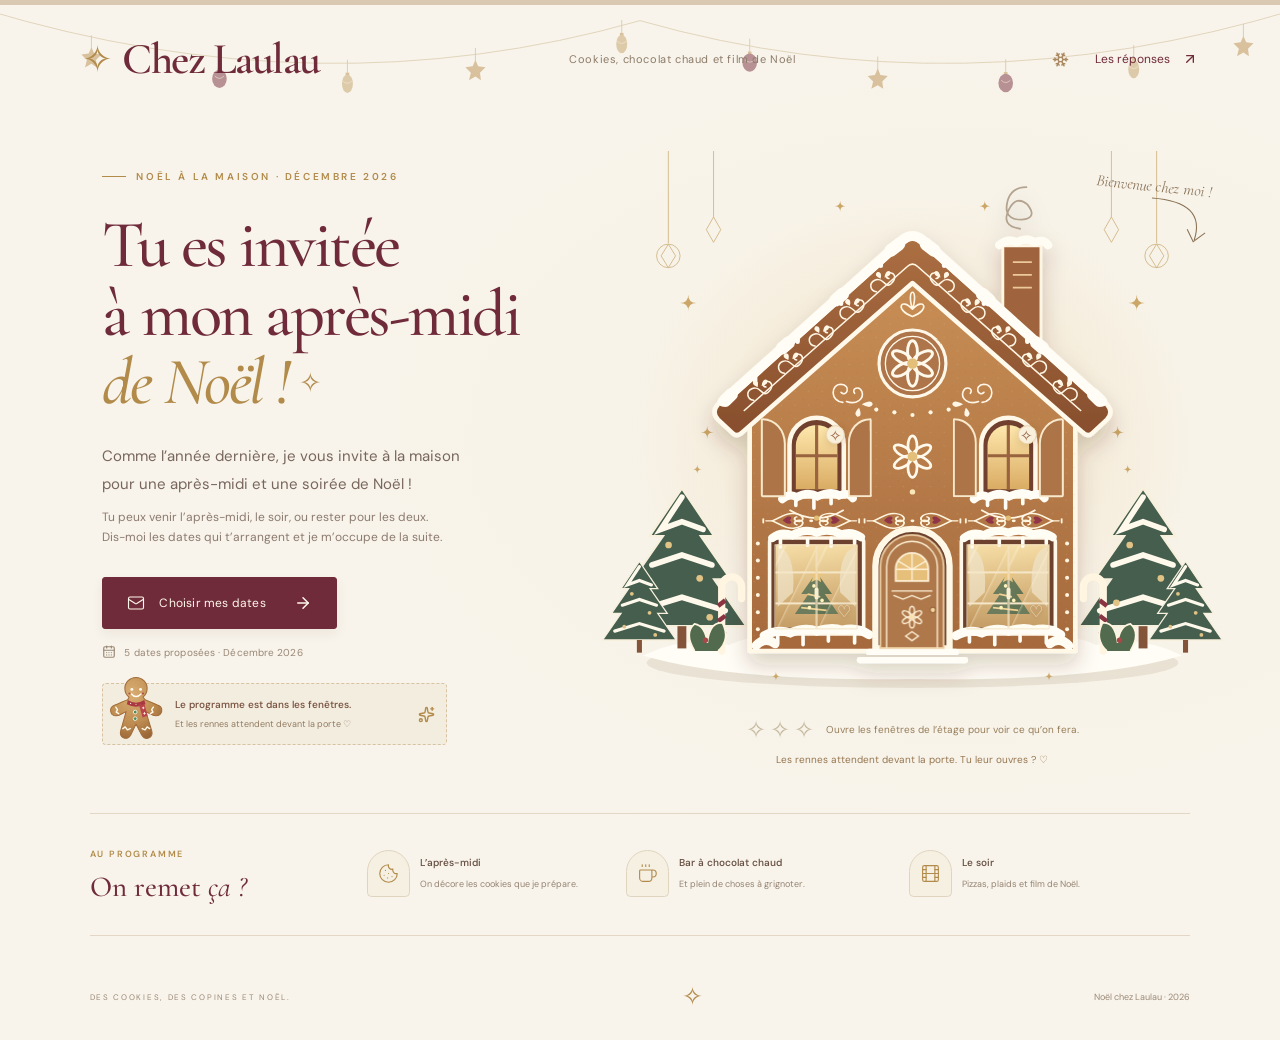
==== docs/index.html @ 314665aa "Preciser la decoration des cookies ensemble l apres midi" ====
<!doctype html>
<html lang="fr">
  <head>
    <meta charset="UTF-8" />
    <meta name="viewport" content="width=device-width, initial-scale=1.0" />
    <meta name="theme-color" content="#642237" />
    <title>Noël chez Laulau · Une soirée à partager</title>
    <meta name="description" content="Une maison en pain d’épices, de petits rennes et une invitation à partager. Choisis tes disponibilités pour Noël chez Laulau." />
    <link rel="icon" type="image/svg+xml" href="./favicon.svg" />
    <script type="module" crossorigin src="./assets/index-CCES9SuB.js"></script>
    <link rel="stylesheet" crossorigin href="./assets/index-BPavopDo.css">
  </head>
  <body>
    <div id="root"></div>
  </body>
</html>
---- docs/assets/index-BPavopDo.css ----
@import "https://fonts.googleapis.com/css2?family=Cormorant+Garamond:ital,wght@0,400;0,500;0,600;1,400;1,500;1,600&family=DM+Sans:wght@400;450;500;550;600;650;700&display=swap";:root{--paper:#f8f4eb;--burgundy:#702b3b;--burgundy-dark:#4d1c29;--gold:#b28b4b;--ink:#513d37;--muted:#87766a;--line:#e1d7c4}*{box-sizing:border-box}html{scroll-behavior:smooth}body{background:var(--paper);color:var(--ink);-webkit-font-smoothing:antialiased;margin:0;font-family:DM Sans,Arial,sans-serif;font-size:14px}button,a,input{-webkit-tap-highlight-color:transparent}button,input{font:inherit}button{cursor:pointer}button:disabled{cursor:wait;opacity:.65}a{color:inherit}button:focus-visible,a:focus-visible{outline:2px solid var(--gold);outline-offset:5px}input:focus-visible{outline:2px solid var(--burgundy);outline-offset:3px}::selection{color:var(--burgundy-dark);background:#e7cdd0}.christmas-site{background-image:radial-gradient(at 83% 37%,#e9dfc53d,#0000 50%),url("data:image/svg+xml,%3Csvg viewBox='0 0 140 140' xmlns='http://www.w3.org/2000/svg'%3E%3Cfilter id='n'%3E%3CfeTurbulence type='fractalNoise' baseFrequency='.8' numOctaves='3' stitchTiles='stitch'/%3E%3C/filter%3E%3Cpath fill='%238c6b50' filter='url(%23n)' opacity='.035' d='M0 0h140v140H0z'/%3E%3C/svg%3E");min-height:100svh;position:relative;overflow-x:clip}.top-rule{background:var(--burgundy);height:5px}.site-header{justify-content:space-between;align-items:center;gap:24px;max-width:1440px;height:108px;margin:auto;padding:0 6.4%;display:flex}.wordmark{letter-spacing:-1px;white-space:nowrap;color:var(--burgundy);align-items:center;font-family:Cormorant Garamond,Georgia,serif;font-size:30px;font-weight:600;text-decoration:none;display:flex}.brand-star{color:var(--gold);margin-right:11px;font-family:Georgia,serif;font-size:35px;font-weight:400}.brand-dot{color:var(--gold)}.header-season{color:#8c7b69;letter-spacing:.6px;font-size:11px}.header-link{color:var(--burgundy);background:0 0;border:0;align-items:center;gap:12px;padding:10px 0;font-size:12px;display:flex}.hero{grid-template-columns:.92fr 1.18fr;align-items:center;max-width:1440px;min-height:640px;margin:auto;padding:28px 4% 50px 8%;display:grid;position:relative}.hero-copy{z-index:1;padding:15px 0 30px;position:relative}.eyebrow{color:var(--gold);letter-spacing:2.6px;align-items:center;gap:10px;margin-bottom:28px;font-size:10px;font-weight:600;display:flex}.eyebrow span{background:var(--gold);width:24px;height:1px}.eyebrow span:last-child{display:none}h1{letter-spacing:-2.5px;color:var(--burgundy);margin:0 0 25px;font-family:Cormorant Garamond,Georgia,serif;font-size:clamp(58px,5.2vw,82px);font-weight:500;line-height:1.03}h1 em{color:var(--gold);font-weight:500}.title-star{color:var(--gold);vertical-align:middle;margin-left:10px;font-size:.4em;display:inline-block;transform:translateY(-7px)}.hero-description{color:#78665d;margin:0 0 8px;font-size:15px;line-height:1.9}.hero-subcopy{color:#8c7a6f;margin:0 0 30px;font-size:12px;line-height:1.7}.primary-button{background:var(--burgundy);border:1px solid var(--burgundy);color:#fff8eb;letter-spacing:.2px;border-radius:3px;justify-content:center;align-items:center;gap:14px;min-height:52px;padding:14px 24px;font-size:12px;transition:background .2s,transform .2s,box-shadow .2s;display:inline-flex;box-shadow:0 5px 12px #541c2510}.primary-button:hover{background:var(--burgundy-dark);transform:translateY(-2px);box-shadow:0 8px 20px #541c2520}.primary-button svg:last-child{margin-left:14px}.hero-note{color:#998775;letter-spacing:.1px;align-items:center;gap:8px;margin-top:16px;font-size:10px;display:flex}.house-scene{align-self:center;min-width:0;margin-top:-30px;position:relative}.house-button{background:0 0;border:none;width:100%;padding:0;transition:transform .5s;display:block;position:relative}.house-button:hover{transform:translateY(-6px)rotate(.5deg)}.house-button svg{width:100%;height:auto;display:block}.scene-caption{color:#8b7458;z-index:1;pointer-events:none;font-family:Cormorant Garamond,Georgia,serif;font-size:18px;font-style:italic;position:absolute;top:6%;right:3%;transform:rotate(6deg)}.scene-caption svg{width:62px;height:47px;margin-left:auto;display:block}.house-hint{letter-spacing:.5px;color:#a08053;justify-content:center;align-items:center;gap:12px;margin-top:-7px;font-size:10px;display:flex;position:relative}.tiny-sparkle{font-size:17px}.how-it-works{border-top:1px solid var(--line);border-bottom:1px solid var(--line);grid-template-columns:1.08fr 1fr 1.1fr 1.18fr;align-items:center;gap:25px;max-width:1212px;margin:0 auto 44px;padding:29px 0 31px;display:grid}.mini-label{letter-spacing:1.8px;color:var(--gold);margin:0 0 10px;font-size:9px;font-weight:600}.section-aside p{color:var(--burgundy);margin:8px 0 0;font-family:Cormorant Garamond,Georgia,serif;font-size:29px;font-weight:500}.section-aside p em{font-weight:400}.step{align-items:center;gap:14px;display:flex}.step-icon{color:var(--gold);background:#f6f0e3;border:1px solid #dfd4be;border-radius:24px 24px 5px 5px;flex-shrink:0;justify-content:center;align-items:center;width:43px;height:47px;display:flex}.step h2{color:#675043;margin:0 0 8px;font-size:11px;font-weight:550}.step p{color:#948372;margin:0;font-size:10px;line-height:1.6}.site-footer{color:#9b8976;justify-content:space-between;align-items:center;gap:20px;max-width:1212px;margin:auto;padding-bottom:27px;font-size:9px;display:flex}.site-footer>span:first-child{letter-spacing:1.7px;font-size:8px}.footer-flower{color:var(--gold);font-size:25px}.skip-link{background:var(--burgundy);color:#fff;z-index:100;padding:12px;position:fixed;top:-100px;left:10px}.skip-link:focus{top:10px}.invitation-dialog{color:var(--ink);width:min(560px,100vw - 32px);max-height:calc(100svh - 40px);box-shadow:none;background:0 0;border:0;margin:auto;padding:0;overflow:visible}.invitation-dialog::backdrop{-webkit-backdrop-filter:blur(7px);backdrop-filter:blur(7px);background:#30151bcc;animation:.3s backdrop-in}.letter{background:var(--paper);scrollbar-width:thin;scrollbar-color:#ccb794 transparent;border:1px solid #ddc9a5;border-radius:4px;max-height:calc(100svh - 40px);padding:31px 38px 27px;position:relative;overflow-y:auto;box-shadow:0 25px 90px #210c1940}.letter:before{content:"";pointer-events:none;border:1px solid #e3d8c2;border-radius:2px;position:absolute;inset:9px}.close-button{width:34px;height:34px;color:var(--burgundy);z-index:2;background:#eee5d8;border:0;border-radius:50%;place-items:center;display:grid;position:absolute;top:18px;right:18px}.close-button:hover{background:#e8d7c8}.letter-ornament{color:var(--gold);justify-content:center;align-items:center;gap:11px;margin-bottom:15px;font-size:24px;display:flex}.letter-ornament span{background:#d4b984;width:55px;height:1px}.letter>.mini-label,.letter>.letter-intro,.letter>h2{text-align:center}.letter h2{letter-spacing:-1px;color:var(--burgundy);margin:0 0 13px;font-family:Cormorant Garamond,Georgia,serif;font-size:39px;font-weight:500;line-height:1.1}.letter h2 em{color:var(--gold);font-weight:500}.letter-intro{color:#8a7465;margin:0 0 24px;font-size:12px;line-height:1.8}.name-fields{grid-template-columns:1fr 1fr;gap:14px;margin-bottom:22px;display:grid}.name-fields label{flex-direction:column;gap:8px;font-size:11px;font-weight:550;display:flex}.name-fields input{width:100%;min-width:0;color:var(--burgundy);background:#fffcf5;border:1px solid #ddcfb8;border-radius:3px;padding:11px 13px;font-size:13px}.name-fields input::placeholder{color:#af9e8c}fieldset{border:0;margin:0;padding:0}legend{margin-bottom:6px;padding:0;font-size:12px;font-weight:600}.field-help{color:#927c6b;margin:0 0 12px;font-size:11px}.date-choices{grid-template-columns:1fr 1fr;gap:8px;display:grid}.date-choice{cursor:pointer;background:#fdf9f1;border:1px solid #dfd2bd;border-radius:3px;align-items:center;gap:12px;min-height:64px;padding:11px 12px;transition:border .15s,background .15s;display:flex;position:relative}.date-choice:last-child{grid-column:1/-1}.date-choice.selected{border-color:var(--burgundy);background:#f0e4e1}.date-choice:hover{border-color:var(--gold)}.date-choice:focus-within{outline:2px solid var(--gold);outline-offset:2px}.date-choice input{opacity:0;width:1px;height:1px;position:absolute}.date-day{color:var(--burgundy);min-width:30px;font-family:Cormorant Garamond,Georgia,serif;font-size:33px;line-height:1}.date-details{flex-direction:column;gap:3px;display:flex}.date-details strong{text-transform:capitalize;font-size:11px;font-weight:550}.date-details>span{color:#947e6b;font-size:9px}.checkbox-art{color:#fff6e9;border:1px solid #c6b39a;border-radius:3px;flex-shrink:0;place-items:center;width:18px;height:18px;margin-left:auto;display:grid}.selected .checkbox-art{background:var(--burgundy);border-color:var(--burgundy)}.selection-count{color:#987b5d;min-height:16px;margin:13px 0 17px;font-size:10px}.submit-button{width:100%;min-height:47px;padding:12px;font-size:12px;display:flex}.privacy-note{color:#968677;text-align:center;max-width:340px;margin:12px auto 0;font-size:9px;line-height:1.7}.letter-signature{color:#98764b;text-align:center;margin-top:19px;font-family:Cormorant Garamond,Georgia,serif;font-size:17px}.letter-signature em{color:var(--burgundy);margin-left:4px;font-size:26px}.error-message{border-left:2px solid var(--burgundy);color:var(--burgundy);background:#f2e1df;margin:10px 0 16px;padding:11px 12px;font-size:11px;line-height:1.6}.text-button{text-underline-offset:4px;color:var(--burgundy);background:0 0;border:0;justify-content:center;align-items:center;gap:6px;margin:auto;padding:13px 10px;font-size:11px;text-decoration:underline;display:flex}.text-button:hover{color:var(--gold)}.success-content{text-align:center;padding-top:9px}.success-icon{width:56px;height:56px;color:var(--burgundy);background:#f0e6d2;border:1px solid #c9b189;border-radius:50%;place-items:center;margin:0 auto 25px;display:grid}.saved-dates{text-align:left;background:#f0e9db;border-radius:4px;flex-direction:column;gap:11px;margin:23px 0 27px;padding:20px 25px;display:flex}.saved-dates span{text-transform:capitalize;color:#795b46;align-items:center;gap:12px;font-size:12px;display:flex}.saved-dates svg{color:var(--gold)}.success-content h2{overflow-wrap:anywhere}.reply-total{color:#8b6e4b;border-top:1px solid var(--line);border-bottom:1px solid var(--line);justify-content:center;align-items:center;gap:9px;margin-bottom:20px;padding:12px 0;font-size:11px;display:flex}.results-list{flex-direction:column;gap:18px;margin:20px 0 25px;display:flex}.result-heading{text-transform:capitalize;justify-content:space-between;align-items:center;font-size:12px;display:flex}.result-heading strong{color:var(--burgundy);align-items:center;gap:6px;font-size:12px;display:flex}.result-bar{background:#e7ddca;border-radius:4px;height:4px;margin:9px 0 7px;overflow:hidden}.result-bar span{background:var(--burgundy);border-radius:4px;height:100%;transition:width .6s;display:block}.result-row p{color:#99816b;overflow-wrap:anywhere;margin:0;font-size:10px;line-height:1.5}.empty-note{color:#8a7465;text-align:center;font-size:12px;line-height:1.7}.results-state{text-align:center;color:var(--muted);flex-direction:column;align-items:center;gap:13px;padding:30px 0;font-size:12px;display:flex}.spinner{border:1.5px solid;border-right-color:#0000;border-radius:50%;width:16px;height:16px;animation:1s linear infinite spin;display:inline-block}.back-button{text-decoration:none}.envelope{perspective:1000px;pointer-events:none;z-index:3;width:100%;height:350px;animation:1.4s cubic-bezier(.2,.6,.3,1) both envelope-enter;position:absolute;top:calc(50% - 175px)}.envelope-back{background:#6b2739;border:1px solid #c6a15f;border-radius:5px;position:absolute;inset:0;box-shadow:0 30px 70px #210b2260}.envelope-flap{clip-path:polygon(0 0,100% 0,50% 57%);transform-origin:top;z-index:4;background:#84374a;border-top:1px solid #d1ac72;animation:1.4s both flap-open;position:absolute;inset:0}.envelope-front{clip-path:polygon(0 0,50% 55%,100% 0,100% 100%,0 100%);z-index:5;background:linear-gradient(25deg,#793246,#a05a66);border-radius:5px;position:absolute;inset:0}.envelope-seal{color:#fff4d8;z-index:6;background:#b68d4a;border:3px double #e5c186;border-radius:50%;place-items:center;width:52px;height:52px;font-family:Cormorant Garamond,Georgia,serif;font-size:30px;animation:1.4s both seal-disappear;display:grid;position:absolute;top:calc(50% - 9px);left:calc(50% - 26px)}.with-envelope .letter{animation:1.4s cubic-bezier(.2,.65,.3,1) both letter-emerge}.results-dialog .letter{animation:.3s both results-enter}@keyframes backdrop-in{0%{-webkit-backdrop-filter:blur();backdrop-filter:blur();background:0 0}to{-webkit-backdrop-filter:blur(7px);backdrop-filter:blur(7px);background:#30151bcc}}@keyframes envelope-enter{0%{opacity:0;transform:scale(.28)translateY(90px)}17%{opacity:1}35%{transform:scale(.9)}65%{opacity:1;transform:scale(1)}to{opacity:0;visibility:hidden;transform:scale(1.09)translateY(100px)}}@keyframes flap-open{0%,30%{transform:rotateX(0)}64%,to{transform:rotateX(180deg)}}@keyframes seal-disappear{0%,30%{opacity:1;transform:scale(1)}45%,to{opacity:0;transform:scale(.5)}}@keyframes letter-emerge{0%,40%{opacity:0;transform:scale(.52)translateY(100px)}58%{opacity:1;transform:scale(.76)translateY(60px)}to{opacity:1;transform:scale(1)translateY(0)}}@keyframes results-enter{0%{opacity:0;transform:translateY(20px)scale(.96)}to{opacity:1;transform:none}}@keyframes spin{to{transform:rotate(360deg)}}@media (width>=1600px){.hero{min-height:720px}.site-header{height:125px}}@media (width<=1300px){.how-it-works,.site-footer{margin-left:7%;margin-right:7%}.how-it-works{gap:20px}.step{gap:10px}.step p{font-size:9px}.step h2{font-size:10px}.hero{min-height:590px}.scene-caption{font-size:16px;top:4%;right:0}}@media (width<=1000px){.hero{grid-template-columns:1fr 1.08fr;min-height:550px;padding-left:6%;padding-right:3%}h1{font-size:64px}.hero-description{font-size:13px}.scene-caption{font-size:14px;top:-1%}.how-it-works{grid-template-columns:1fr 1fr;gap:27px;padding:25px 0}.section-aside{grid-row:span 1}.step p{font-size:10px}.step h2{font-size:12px}.house-hint{gap:6px;font-size:8px}.house-scene{margin-top:0}.hero-copy{padding-top:0}.header-season{display:none}}@media (width<=700px){.site-header{height:84px;padding:0 6%}.wordmark{font-size:26px}.brand-star{margin-right:8px;font-size:29px}.header-link{gap:5px;font-size:10px}.header-link svg{width:14px}.hero{flex-direction:column;gap:28px;min-height:0;padding:26px 6% 35px;display:flex}.hero-copy{text-align:center;width:100%;padding:0}.eyebrow{letter-spacing:2px;justify-content:center;margin-bottom:21px;font-size:9px}.eyebrow span:last-child{display:block}h1{letter-spacing:-2px;margin-bottom:20px;font-size:64px;line-height:1.01}.hero-description{font-size:13px;line-height:1.8}.hero-subcopy{margin-bottom:22px;font-size:11px}.hero-copy>.primary-button{min-height:49px;padding:13px 21px;font-size:11px}.hero-note{justify-content:center;margin-top:12px;font-size:9px}.house-scene{width:100%;max-width:480px;margin:-9px auto 0}.scene-caption{font-size:14px;top:4%;right:2%}.scene-caption svg{height:35px}.house-hint{margin-top:-6px;font-size:9px}.how-it-works{grid-template-columns:1fr;gap:23px;margin:0 7% 24px;padding:26px 7%}.section-aside{border-bottom:1px solid var(--line);padding-bottom:20px}.section-aside p{font-size:31px}.step h2{font-size:12px}.step p{font-size:11px}.step{gap:16px}.site-footer{flex-wrap:wrap;gap:12px;margin:0 7%;padding-bottom:20px;font-size:9px}.site-footer>span:first-child{letter-spacing:1.2px;font-size:7px}.footer-flower{display:none}}@media (width<=420px){h1{font-size:58px}.house-scene{margin-top:-10px}.scene-caption{font-size:12px;right:0}.letter{padding:28px 23px 23px}.letter h2{font-size:33px}.date-choice{gap:8px;padding:10px 9px}.date-details strong{font-size:10px}.date-details>span{font-size:8px}.date-day{min-width:26px;font-size:30px}.checkbox-art{width:16px;height:16px}.name-fields{gap:10px}.date-choices{gap:7px}.close-button{top:14px;right:14px}.letter-intro{font-size:11px}.envelope{height:260px;top:calc(50% - 130px)}}@media (prefers-reduced-motion:reduce){*,:before,:after{scroll-behavior:auto!important;transition-duration:.01ms!important;animation-duration:.01ms!important;animation-iteration-count:1!important}.envelope{display:none}.with-envelope .letter{animation:none}}.site-header{z-index:2;position:relative}.hero{padding-top:42px;padding-bottom:38px}.christmas-garland{opacity:.5;pointer-events:none;height:92px;position:absolute;inset:5px 0 auto;overflow:hidden}.christmas-garland svg{width:100%;min-width:700px;height:100%;position:absolute;left:50%;transform:translate(-50%)}.header-actions{align-items:center;gap:20px;display:flex}.snow-toggle{color:#ad977b;background:#f9f3e8;border:1px solid #d9c8ab;border-radius:50%;place-items:center;width:33px;height:33px;transition:background .2s,color .2s;display:grid}.snow-toggle.snow-on{color:var(--burgundy);background:#efe0da;border-color:#cdb397}.snow-toggle:hover{background:#e8d7c8}.snowfall{z-index:8;pointer-events:none;position:fixed;inset:0;overflow:hidden}.snowfall>span{color:#c6ac79;text-shadow:0 0 8px #fff8e6;animation:linear infinite snow-drift;position:absolute;top:-40px}.ginger-whisper{background:#ece3d170;border:1px dashed #d7c2a1;border-radius:4px;align-items:center;gap:6px;max-width:345px;margin-top:24px;padding:0 11px 0 0;text-decoration:none;transition:background .2s,transform .2s;display:flex}.ginger-whisper:hover{background:#eee0c7;transform:rotate(-1deg)}.ginger-whisper>.ginger-friend{flex-shrink:0;width:66px;height:76px;margin-top:-12px;margin-bottom:-4px;transition:transform .3s}.ginger-whisper:hover>.ginger-friend{transform:rotate(-12deg)}.ginger-whisper>span{text-align:left;flex-direction:column;gap:6px;line-height:1.4;display:flex}.ginger-whisper strong{color:#7a5341;font-size:10px;font-weight:550}.ginger-whisper>span>span{color:#927b60;font-size:9px}.ginger-whisper>svg:last-child{color:var(--gold);flex-shrink:0;margin-left:auto}.house-scene{margin-top:-12px}.house-playground{scroll-margin-top:25px;position:relative}.house-art{position:relative}.house-art>svg{width:100%;height:auto;transition:filter 1s;display:block}.house-enchanted .house-art>svg{filter:drop-shadow(0 0 30px #d4af6166)}.house-playground .scene-caption{top:4%;right:3%}.house-hotspot{color:#f8e7c3;isolation:isolate;background:0 0;border:0;min-width:40px;min-height:40px;padding:0;position:absolute;transform:translate(-50%,-50%)}.house-hotspot:focus-visible{outline-offset:3px;border-radius:4px;outline:2px solid #dbb66f}.cocoa-hotspot{width:9.5%;height:14.5%;top:59.2%;left:34.85%}.biscuit-hotspot{width:9.5%;height:14.5%;top:59.2%;left:65.15%}.gift-hotspot{border:1px solid #0000;border-radius:4px;width:8.5%;height:6.9%;top:81.2%;left:34.85%}.gift-hotspot:hover{background:#eedcaf22;border-color:#ffe2a4}.door-hotspot{border-radius:45% 45% 0 0;width:15%;height:23%;top:78.8%;left:50%}.door-hotspot:hover{background:#ffd47b1a;box-shadow:0 0 25px #f2cd8a44}.window-shutter{transform-origin:0;backface-visibility:visible;background:linear-gradient(90deg,#6a2939,#944958);border:1.5px solid #f4ddbb;border-radius:46% 46% 2px 2px;transition:transform .65s,box-shadow .4s;position:absolute;inset:3%;box-shadow:inset 0 0 0 4px #873d4d}.window-shutter:before{content:"";border:1px dashed #d7b77c;border-radius:45% 45% 2px 2px;position:absolute;inset:15% 16% 12%}.window-shutter:after{content:"";background:#f3d28d;border-radius:50%;width:4px;height:4px;position:absolute;top:55%;right:12%}.house-hotspot:hover .window-shutter{transform:perspective(250px)rotateY(-27deg)}.house-hotspot.found .window-shutter{transform:perspective(250px)rotateY(-110deg);box-shadow:0 0 20px #e1b97155}.hotspot-sparkle{color:#925a38;pointer-events:none;background:#f8efdc;border:1px solid #ecd6ac;border-radius:50%;place-items:center;width:25px;height:25px;font-size:19px;animation:3s ease-in-out infinite secret-beckon;display:grid;position:absolute;top:-5px;right:-5px;box-shadow:0 2px 8px #49211a22}.found .hotspot-sparkle{color:#6a2939;background:#d7b577;animation:none}.door-whisper{white-space:nowrap;color:#733140;background:#f7e7c8;border:1px solid #b58b59;align-items:center;gap:4px;padding:5px 7px;font-family:Cormorant Garamond,Georgia,serif;font-size:13px;display:flex;position:absolute;bottom:28%;left:50%;transform:translate(-50%)rotate(-8deg);box-shadow:0 2px 5px #371a2420}.secret-counter{color:#977e5a;text-align:center;justify-content:center;align-items:center;gap:12px;min-height:42px;margin-top:-3px;font-size:10px;line-height:1.7;display:flex}.discovery-stars{color:#c5b99f;flex-shrink:0;gap:4px;font-size:24px;line-height:1;display:flex}.discovery-stars .is-found{color:#9a6c2e;text-shadow:0 0 12px #e7b95b88}.house-fairy-lights{pointer-events:none;position:absolute;inset:0}.house-fairy-lights i{opacity:0;background:#f5d693;border-radius:50%;width:6px;height:6px;transition:opacity 1s;position:absolute}.house-enchanted .house-fairy-lights i{opacity:1;animation:2.7s infinite alternate fairy-twinkle;box-shadow:0 0 12px 3px #ffdb9b}.secret-note{z-index:4;background:#fff9ed;border:1px solid #d7be91;border-radius:5px;align-items:center;gap:6px;width:min(380px,94%);padding:19px 23px 19px 13px;animation:.4s secret-unfold;display:flex;position:absolute;bottom:54px;right:4%;transform:rotate(-1.5deg);box-shadow:0 13px 45px #56213233}.secret-note:before{content:"";pointer-events:none;border:1px solid #eadfc9;border-radius:2px;position:absolute;inset:5px}.secret-close{width:25px;height:25px;color:var(--burgundy);z-index:2;background:#f1e7d6;border:0;border-radius:50%;place-items:center;display:grid;position:absolute;top:9px;right:9px}.secret-illustration{flex:0 0 103px;place-items:center;display:grid}.secret-copy .mini-label{letter-spacing:1.3px;margin:0 0 7px;font-size:7px;line-height:1.5}.secret-copy h3{color:var(--burgundy);margin:0 0 8px;font-family:Cormorant Garamond,Georgia,serif;font-size:24px;font-weight:500;line-height:1.05}.secret-copy>p:not(.mini-label){color:#8c7059;min-height:34px;margin:0 0 7px;font-size:10px;line-height:1.7}.secret-action{color:var(--burgundy);text-align:left;background:0 0;border:0;border-bottom:1px solid #d6bc95;padding:5px 0;font-size:10px}.secret-action:hover{color:#ac8042}.cocoa-steam{animation:3s ease-in-out infinite steam-rise}.ginger-friend.waving{transform-origin:50% 90%;animation:.8s ease-in-out 2 ginger-wave}.fortune-star{color:#c3a265;font-size:105px;line-height:1;animation:3s ease-in-out infinite star-breathe;position:relative}.fortune-star span{color:#fff6e5;place-items:center;font-size:27px;display:grid;position:absolute;inset:0}.with-envelope{width:min(590px,100vw - 32px)}.letter h2{overflow-wrap:anywhere}.letter .letter-intro{margin-bottom:20px}.letter .name-fields{margin-bottom:19px}.date-tree{aspect-ratio:460/400;width:100%;max-width:460px;margin:-3px auto 0;position:relative}.tree-drawing{width:100%;height:100%;display:block;overflow:visible}.tree-lights circle{fill:#9aa181;transition:fill .3s,filter .3s}.tree-awake .tree-lights circle{fill:#ffe1a0;filter:drop-shadow(0 0 4px #ffe1a0);animation:3s infinite alternate fairy-twinkle}.tree-top-star{transition:fill .4s,filter .4s}.tree-awake .tree-top-star{fill:#e4ba68;filter:drop-shadow(0 0 8px #f7d48b)}.tree-gifts{opacity:.45;transition:opacity .5s}.tree-awake .tree-gifts{opacity:1}.date-bauble{z-index:1;background:0 0;border:0;flex-direction:column;align-items:center;gap:5px;width:68px;min-height:90px;padding:0;display:flex;position:absolute;transform:translate(-50%,-50%)}.date-bauble:hover .bauble-ball{transform:rotate(9deg);box-shadow:0 3px 20px #fce6ae88}.date-bauble:focus-visible{outline-offset:3px;border-radius:25px;outline:2px solid #c39a55}.bauble-ball{color:#fff2d8;background:radial-gradient(circle at 28% 23%,#ab5a68,#682438 80%);border:1.5px solid #f5dca6;border-radius:50%;flex-direction:column;justify-content:center;align-items:center;width:62px;height:63px;transition:background .25s,box-shadow .25s,transform .25s;display:flex;position:relative;box-shadow:inset -7px -5px 10px #46192466,0 5px 6px #1e2e251f}.bauble-ball:before{content:"";border:1px dashed #e9cf9880;border-radius:50%;position:absolute;inset:5px}.bauble-cap{background:#d2b174;border:1px solid #f2d9a5;border-radius:2px 2px 0 0;width:13px;height:7px;margin-bottom:-5px;position:relative}.bauble-cap:before{content:"";background:#e0c38d;width:1px;height:18px;position:absolute;bottom:7px;left:5px}.bauble-number{font-family:Cormorant Garamond,Georgia,serif;font-size:30px;line-height:.95}.bauble-month{letter-spacing:1.4px;font-size:7px;line-height:1.7}.bauble-weekday{text-transform:capitalize;color:#5f3d33;white-space:nowrap;background:#f9f1de;border:1px solid #deca9e;border-radius:10px;padding:3px 8px;font-size:9px;box-shadow:0 2px 3px #324e3b12}.is-lit .bauble-ball{color:#5b2931;background:radial-gradient(circle at 28% 23%,#ffe9ad,#c89a47 85%);border-color:#ffefb9;animation:.4s bauble-pop;box-shadow:0 0 22px 5px #f5d28877,inset -4px -5px 10px #c7944622}.is-lit .bauble-ball:before{border-color:#99733e88}.is-lit .bauble-weekday{background:#eed49f;border-color:#c39b54}.bauble-check{color:#fff0ce;background:#713043;border:1px solid #f8db99;border-radius:50%;width:18px;height:18px;padding:2px;position:absolute;top:0;right:-2px}.tree-whisper{text-align:center;color:#a1855b;font-family:Cormorant Garamond,Georgia,serif;font-size:17px;font-style:italic;position:absolute;bottom:0;left:0;right:0}.letter .selection-count{text-align:center;min-height:19px;margin:10px 0 18px;font-size:11px;line-height:1.7}.success-friend{max-width:155px;margin:-5px auto 8px;position:relative}.success-friend svg{width:105px;height:120px;margin:auto;display:block}.success-bubble{color:var(--burgundy);background:#f0e3c9;border:1px solid #d4ba89;border-radius:15px 15px 15px 0;padding:8px 11px;font-family:Cormorant Garamond,Georgia,serif;font-size:16px;position:absolute;top:10px;right:-40px;transform:rotate(6deg)}.delivery-content{text-align:center;padding:12px 0 20px}.delivery-content h2{font-size:36px}.delivery-content .letter-intro{margin:0}.delivery-stage{aspect-ratio:320/220;width:min(320px,100%);margin:24px auto 16px;position:relative;overflow:hidden}.mailbox-drawing{width:100%;height:100%}.travelling-letter{color:#a27a47;background:#fff3da;border:1px solid #c29858;place-items:center;width:65px;height:46px;animation:2.1s cubic-bezier(.4,0,.4,1) forwards deliver-letter;display:grid;position:absolute;top:30%;left:6%}.travelling-letter>span{color:#ffe5bf;background:#7b3043;border-radius:50%;padding:0 3px;font-size:12px;position:absolute;top:16px;left:26px}.delivery-heart{color:#ad7b42;opacity:0;animation:1.4s ease-out .8s both delivery-hearts;position:absolute}.heart-one{font-size:30px;top:25%;left:58%}.heart-two{font-size:21px;animation-delay:1s;top:15%;left:38%}.heart-three{font-size:25px;animation-delay:1.2s;top:10%;left:72%}.festive-table{isolation:isolate;height:200px;margin:0 0 12px;position:relative}.table-cloth{background:#823c49;border:6px solid #efe0be;border-radius:65px;outline:1px solid #c8b28d;position:absolute;inset:41px 8px 39px;overflow:hidden;box-shadow:0 9px #dfd2b9,0 12px 20px #6b42221a}.table-cloth:before{content:"";border:1px dashed #d1ad7a;border-radius:60px;position:absolute;inset:8px}.table-runner{background:#efe3c7;border-left:2px solid #c7b28e;border-right:2px solid #c7b28e;width:56px;position:absolute;top:0;bottom:0;left:calc(50% - 28px)}.table-centrepiece{color:#e2bf80;background:#4d6549;border:3px dotted #c4b17a;border-radius:50%;place-items:center;width:46px;height:46px;font-size:29px;display:grid;position:absolute;top:calc(50% - 23px);left:calc(50% - 23px)}.table-candle{background:#fff1d2;border-bottom:3px solid #c9a66b;border-radius:3px;width:12px;height:25px;position:absolute;top:calc(50% - 12px)}.table-candle:before{content:"";background:#e5ba61;border-radius:60% 50% 50%;width:6px;height:10px;animation:2s infinite alternate candle-flicker;position:absolute;top:-9px;left:3px;box-shadow:0 0 10px #ffe1a0}.candle-left{left:calc(50% - 69px)}.candle-right{right:calc(50% - 69px)}.table-guest{z-index:1;flex-direction:column;align-items:center;width:26%;display:flex;position:absolute;transform:translate(-50%)}.guest-0,.guest-1,.guest-2{top:9px}.guest-3,.guest-4,.guest-5{flex-direction:column-reverse;bottom:6px}.guest-0,.guest-3{left:22%}.guest-1,.guest-4{left:50%}.guest-2,.guest-5{left:78%}.guest-plate{color:#a97d4a;background:#fbf3dd;border:3px double #d9c5a0;border-radius:50%;place-items:center;width:35px;height:35px;font-size:15px;display:grid}.guest-name{color:#752c3e;text-overflow:ellipsis;white-space:nowrap;background:#fffbef;border:1px solid #d8c4a1;max-width:100%;padding:5px 9px;font-family:Cormorant Garamond,Georgia,serif;font-size:15px;line-height:1.1;overflow:hidden;transform:rotate(-4deg);box-shadow:0 2px 3px #5224160a}.guest-1 .guest-name,.guest-5 .guest-name{transform:rotate(4deg)}.table-empty-note{text-align:center;color:#a18259;width:100%;font-family:Cormorant Garamond,Georgia,serif;font-size:19px;font-style:italic;position:absolute;bottom:3px}.table-extra{color:#92734e;font-size:10px;position:absolute;bottom:-12px;right:0}@keyframes snow-drift{0%{transform:translateY(-25px)rotate(0)}to{transform:translate(55px,calc(100svh + 80px))rotate(160deg)}}@keyframes secret-beckon{0%,70%,to{transform:scale(1)}85%{transform:scale(1.15)rotate(10deg)}}@keyframes secret-unfold{0%{opacity:0;transform:translateY(18px)rotate(3deg)scale(.94)}to{opacity:1;transform:translateY(0)rotate(-1.5deg)scale(1)}}@keyframes steam-rise{0%,to{opacity:.4;transform:translateY(2px)}50%{opacity:.85;transform:translateY(-5px)}}@keyframes ginger-wave{0%,to{transform:rotate(0)}25%{transform:rotate(-12deg)}75%{transform:rotate(12deg)}}@keyframes star-breathe{0%,to{transform:scale(.96)rotate(-6deg)}50%{transform:scale(1.04)rotate(6deg)}}@keyframes fairy-twinkle{0%{opacity:.5}to{opacity:1}}@keyframes bauble-pop{0%{transform:scale(.86)rotate(-8deg)}70%{transform:scale(1.12)rotate(5deg)}to{transform:scale(1)}}@keyframes deliver-letter{0%{opacity:0;transform:translate(-30px,70px)rotate(-18deg)scale(.8)}20%{opacity:1;transform:translate(0)rotate(-8deg)scale(1)}45%{transform:translate(65px,-20px)rotate(8deg)}75%{opacity:1;transform:translate(105px,8px)rotate(0)scale(.45)}90%,to{opacity:0;transform:translate(122px,15px)scale(.08)}}@keyframes delivery-hearts{0%{opacity:0;transform:translateY(18px)scale(.4)}35%{opacity:1}to{opacity:0;transform:translateY(-35px)scale(1.2)rotate(10deg)}}@keyframes candle-flicker{0%{transform:rotate(-6deg)scale(.9)}to{transform:rotate(6deg)scale(1.1)}}@media (width<=1000px){.ginger-whisper{max-width:320px}.ginger-whisper strong{font-size:9px}.ginger-whisper>span>span{font-size:8px}.secret-note{width:330px;max-width:98%;bottom:50px;right:0}.secret-illustration{flex-basis:85px}.secret-illustration>svg{width:90px;height:105px}.secret-copy h3{font-size:22px}.secret-copy>p:not(.mini-label){font-size:9px}.secret-copy .mini-label{font-size:6px}.secret-counter{gap:7px;font-size:9px}.hotspot-sparkle{width:21px;height:21px;font-size:16px}.scene-caption{top:2%}}@media (width<=700px){.hero{gap:36px;padding-top:35px}.header-actions{gap:10px}.snow-toggle{width:28px;height:28px}.snow-toggle svg{width:15px}.header-link{font-size:9px}.christmas-garland{opacity:.32;height:74px}.ginger-whisper{max-width:315px;margin:24px auto 0}.ginger-whisper strong{font-size:10px}.ginger-whisper>span>span{font-size:9px}.house-scene{margin-top:-15px}.house-playground .scene-caption{font-size:14px;top:2%;right:1%}.secret-counter{align-items:center;gap:8px;margin-top:3px;font-size:9px}.discovery-stars{gap:2px;font-size:23px}.secret-note{max-width:94%;padding:17px 21px 17px 10px;bottom:57px;right:3%}.secret-copy h3{font-size:23px}.secret-copy>p:not(.mini-label){font-size:10px}.secret-copy .mini-label{font-size:7px}.secret-action{font-size:10px}.secret-illustration{flex-basis:90px}.secret-illustration>svg{width:95px;height:112px}.house-hotspot{min-width:44px;min-height:44px}.door-whisper{padding:3px 5px;font-size:10px}.door-whisper svg{width:10px}.hotspot-sparkle{width:19px;height:19px;font-size:15px;top:-3px;right:-1px}}@media (width<=420px){.hero .eyebrow{letter-spacing:1.7px;font-size:8px}.letter .name-fields{margin-bottom:17px}.letter .field-help{font-size:10px;line-height:1.6}.date-bauble{gap:4px;width:56px;min-height:78px}.bauble-ball{width:48px;height:49px}.bauble-cap{width:11px;height:6px;margin-bottom:-4px}.bauble-number{font-size:25px}.bauble-month{letter-spacing:.9px;font-size:6px}.bauble-weekday{padding:3px 6px;font-size:8px}.bauble-check{width:17px;height:17px;top:-1px;right:-2px}.bauble-ball:before{inset:4px}.tree-whisper{font-size:15px;bottom:-2px}.letter .selection-count{margin-top:12px;font-size:10px}.secret-copy h3{font-size:22px}.scene-caption{font-size:12px}.secret-counter{font-size:8px}.success-bubble{font-size:15px;right:-23px}.festive-table{height:185px}.guest-name{padding:5px 7px;font-size:13px}.table-cloth{inset:39px 3px 36px}.guest-plate{width:32px;height:32px}.header-link svg{width:12px}}@media (prefers-reduced-motion:reduce){.snowfall{display:none}.cocoa-steam,.ginger-friend,.fortune-star,.tree-lights circle,.table-candle:before{animation:none!important}.travelling-letter,.delivery-heart{display:none}}@media (width<=420px){.site-header{gap:8px}.site-header .wordmark{font-size:23px}.header-actions{gap:6px}.date-tree{min-height:300px}}body{background:#fff;transition:background-color .9s}body.christmas-night{background:#642237}.christmas-site{background-color:#fff;background-image:radial-gradient(at 75% 42%,#f6ecd742,#0000 52%);transition:background-color .9s,color .6s}.christmas-site.night-mode{background-color:#642237;background-image:radial-gradient(at 78% 40%,#a6535640,#0000 52%)}.night-mode .top-rule{background:#d7b888}.night-mode .wordmark,.night-mode h1,.night-mode .header-link,.night-mode .section-aside p{color:#fff1dc}.night-mode h1 em,.night-mode .brand-star,.night-mode .brand-dot,.night-mode .eyebrow,.night-mode .title-star{color:#e7c38c}.night-mode .eyebrow span{background:#e7c38c}.night-mode .header-season,.night-mode .hero-description{color:#eddacf}.night-mode .hero-subcopy,.night-mode .hero-note,.night-mode .step p,.night-mode .site-footer{color:#dabdb0}.night-mode .step h2{color:#fff1dc}.night-mode .mini-label,.night-mode .scene-caption,.night-mode .secret-counter,.night-mode .bay-hint{color:#e0bc87}.night-mode .how-it-works{border-color:#aa768055}.night-mode .step-icon{color:#efd19a;background:#74394a;border-color:#a77870}.night-mode .hero-copy>.primary-button{color:#6c2a3d;background:#f4e2c3;border-color:#f4e2c3}.night-mode .hero-copy>.primary-button:hover{background:#fff2db}.night-mode .ginger-whisper{background:#813e4a66;border-color:#be9181}.night-mode .ginger-whisper strong{color:#f6e4cf}.night-mode .ginger-whisper>span>span{color:#dec1ac}.night-mode .ginger-whisper>svg:last-child{color:#e4c18a}.night-mode .ginger-whisper:hover{background:#944f5b77}.night-mode .footer-flower{color:#e5c18a}.night-mode .christmas-garland{opacity:.85}.night-mode .discovery-stars{color:#a97d78}.night-mode .discovery-stars .is-found{color:#ffe0a5}.night-mode .letter .mini-label,.night-mode .secret-copy .mini-label{color:var(--gold)}.night-mode .letter .primary-button,.night-mode .secret-action{color:#fff4dd}.night-mode .secret-action{color:var(--burgundy)}.snow-weather{color:#ab8a63;place-items:center;width:30px;height:30px;display:grid}.night-mode .snow-weather{color:#e8d1a9}.snowfall>span{color:#0000;background:#bccbd3;border-radius:50%;box-shadow:0 0 3px #dce5e8}.night-mode>.snowfall>span,.invitation-dialog>.snowfall>span{background:#fff;box-shadow:0 0 4px #fff8e5}.invitation-dialog::backdrop{background:#4f192cc9}.invitation-dialog>.snowfall{z-index:0}.invitation-dialog>.letter{z-index:1}.cocoa-hotspot,.biscuit-hotspot{perspective:350px;width:8.9%;height:14.2%;top:54.7%}.house-hotspot .window-shutter{backface-visibility:visible;background:linear-gradient(90deg,#a3653d,#b7804d);border:1.5px solid #fff1d8;border-radius:3px;width:40%;height:80%;inset:15% auto auto;transform:none;box-shadow:inset 0 0 0 3px #9c6038}.house-hotspot .shutter-left{transform-origin:100%;left:-41%}.house-hotspot .shutter-right{transform-origin:0;right:-41%}.window-shutter:before{background:repeating-linear-gradient(0deg,#0000,#0000 11px,#f5dfb52e 12px 13px);border:1px solid #efcf97;border-radius:0;inset:7px 4px}.window-shutter:after{width:3px;height:3px;top:49%;right:3px}.shutter-right:after{left:3px;right:auto}.house-hotspot.found .shutter-left{transform:rotateY(48deg)}.house-hotspot.found .shutter-right{transform:rotateY(-48deg)}.house-hotspot.found{filter:drop-shadow(0 0 12px #ffe3a766)}.hotspot-sparkle{width:19px;height:19px;font-size:15px;top:7px;right:0}.gift-hotspot{color:#b77d49;border:0;border-radius:50%;width:11%;height:8.5%;top:34.9%;left:50%}.gift-hotspot:hover{background:#fff5d31c;border:0}.heart-sparkle{color:#c08d51;font-size:14px;position:absolute;top:5%;right:9%}.door-hotspot{height:21%;top:79.3%}.door-whisper{font-size:11px;bottom:26%}.bay-hotspot{isolation:isolate;width:13.1%;height:15.2%;top:77.75%;overflow:visible}.bay-left{left:34.85%}.bay-right{left:65.15%}.bay-glass-pane{pointer-events:none;background:linear-gradient(116deg,#fff8de33 10%,#fff8de77 12%,#fff8de22 15%,#fff8de11 51%,#fff8de66 52%,#fff8de22 55%);border:1.5px solid #f4e4c5;width:50%;transition:transform 1s,opacity .8s;position:absolute;top:0;bottom:0}.pane-left{left:0}.pane-right{right:0}.bay-glass-pane:after{content:"";border-top:2px solid #f5e6c8;position:absolute;top:31%;left:0;right:0;box-shadow:0 31px #f5e6c8}.bay-is-open .pane-left{opacity:.45;transform:translate(-82%)}.bay-is-open .pane-right{opacity:.45;transform:translate(82%)}.bay-hotspot:hover{filter:drop-shadow(0 0 8px #ffe6abbb)}.bay-handle{pointer-events:none;background:#f9efd3;border-radius:2px;width:4px;height:12px;transition:opacity .5s;position:absolute;top:51%;left:calc(50% - 2px)}.bay-is-open .bay-handle{opacity:0}.bay-welcome{color:#f8e9c8;text-shadow:0 0 5px #693c27;pointer-events:none;font-family:Georgia,serif;font-size:16px;position:absolute;bottom:9%;right:8%}.bay-hint{text-align:center;color:#96754f;margin:1px 15px 0;font-size:10px;line-height:1.6}.sr-only{clip:rect(0,0,0,0);white-space:nowrap;border:0;width:1px;height:1px;margin:-1px;padding:0;position:absolute;overflow:hidden}.reindeer-parade{z-index:4;pointer-events:none;position:absolute;inset:0}.reindeer-actor{transform-origin:50%;will-change:transform,opacity;width:118px;height:118px;animation:2.65s cubic-bezier(.24,.42,.72,.9) both reindeer-arrive;position:absolute;top:0;left:0}.deer-direction,.little-reindeer{width:100%;height:100%;display:block}.from-right .deer-direction{transform:scaleX(-1)}.reindeer-actor .little-reindeer{animation:.28s ease-in-out infinite alternate deer-trot}.reindeer-actor .deer-legs-a{transform-origin:72px 88px;animation:.28s ease-in-out infinite alternate deer-steps}.reindeer-actor .deer-legs-b{transform-origin:85px 88px;animation:.28s ease-in-out infinite alternate-reverse deer-steps}.bay-indoor-guests{pointer-events:none;justify-content:center;align-items:flex-end;display:flex;position:absolute;inset:13% -3% 0;overflow:hidden}.bay-indoor-guests .little-reindeer{filter:drop-shadow(0 2px 2px #5f382c22);flex-shrink:0;width:60%;height:70%;margin:0 -8%;animation:.6s both indoor-welcome}.bay-indoor-guests .little-reindeer:last-child{transform:scaleX(-1)}.secret-note{background:#fff8e8;border:5px double #cfa576;border-radius:50px 50px 5px 5px;gap:17px;width:100%;max-width:100%;margin:21px auto 0;padding:29px 35px 25px 20px;animation:.4s secret-window-open;position:relative;bottom:auto;right:auto;transform:none;box-shadow:0 10px 30px #3c1b2920}.secret-note:before{border-color:#e2cfab;border-radius:40px 40px 2px 2px;inset:8px}.secret-note:after{content:"";background:#fffdf3;border-radius:50%;height:8px;position:absolute;top:-6px;left:12%;right:12%;box-shadow:0 3px #fffdf3}.secret-illustration{flex-basis:126px}.secret-illustration>svg{width:130px;height:145px}.secret-copy h3{font-size:28px}.secret-copy .mini-label{font-size:8px;line-height:1.5}.secret-action{font-size:11px}.secret-close{top:16px;right:18px}@keyframes reindeer-arrive{0%{opacity:0;transform:translate(var(--deer-from-x),var(--deer-from-y)) scale(1)}6%{opacity:1}60%{opacity:1;transform:translate(calc(var(--deer-to-x) - 12px),calc(var(--deer-to-y) + 20px)) scale(.8)}85%{opacity:1;transform:translate(var(--deer-to-x),var(--deer-to-y)) scale(.3)}to{opacity:0;transform:translate(var(--deer-to-x),var(--deer-to-y)) scale(.08)}}@keyframes deer-trot{0%{transform:translateY(0)rotate(-2deg)}to{transform:translateY(-5px)rotate(2deg)}}@keyframes deer-steps{0%{transform:rotate(-12deg)}to{transform:rotate(12deg)}}@keyframes indoor-welcome{0%{opacity:0}to{opacity:1}}@keyframes secret-window-open{0%{opacity:0;transform:translateY(-10px)scale(.97)}to{opacity:1;transform:none}}@media (width<=1000px){.secret-note{gap:11px;padding:25px 24px 22px 15px}.secret-illustration{flex-basis:95px}.secret-illustration>svg{width:100px;height:120px}.secret-copy h3{font-size:25px}.secret-copy .mini-label{font-size:7px}}@media (width<=700px){.reindeer-actor{width:82px;height:82px}.bay-hint{margin-top:6px;font-size:9px}.secret-note{gap:9px;margin-top:17px;padding:26px 22px 21px 13px}.secret-copy h3{font-size:24px}.secret-copy>p:not(.mini-label){font-size:10px}.secret-illustration{flex-basis:85px}.secret-illustration>svg{width:90px;height:114px}.secret-action{font-size:10px}.secret-close{top:12px;right:12px}.bay-glass-pane:after{box-shadow:0 17px #f5e6c8}.door-whisper{font-size:9px}.snow-weather{width:25px}.bay-hotspot{min-width:42px;min-height:42px}.cocoa-hotspot,.biscuit-hotspot{min-width:30px;min-height:42px}.gift-hotspot{min-width:42px;min-height:42px}}@media (prefers-reduced-motion:reduce){.snowfall{display:block}.snowfall>span{top:var(--static-top,30%);animation:none!important}.reindeer-parade{display:none}.bay-glass-pane,.night-mode,.christmas-site,body{transition:none}}.bay-indoor-guests .little-reindeer{width:46%;margin-left:-6%;margin-right:-6%}.house-hotspot .window-shutter{width:50%;height:100%;transition:transform .8s cubic-bezier(.2,.6,.3,1),box-shadow .4s;top:0}.house-hotspot .shutter-left{transform-origin:0;border-radius:90% 0 0/34% 0 0;left:0;right:auto}.house-hotspot .shutter-right{transform-origin:100%;border-radius:0 90% 0 0/0 34% 0 0;left:auto;right:0}.house-hotspot:hover .shutter-left{transform:rotateY(-18deg)}.house-hotspot:hover .shutter-right{transform:rotateY(18deg)}.house-hotspot.found .shutter-left{transform:rotateY(-155deg);box-shadow:inset 0 0 0 3px #9c6038}.house-hotspot.found .shutter-right{transform:rotateY(155deg);box-shadow:inset 0 0 0 3px #9c6038}.hotspot-sparkle{z-index:2}.secret-note .secret-copy{min-width:0}.secret-copy>p:not(.mini-label){font-size:12px;line-height:1.85}.cup-marshmallow{animation:.3s marshmallow-pop}.marshmallow-rain{pointer-events:none;z-index:100;position:fixed;inset:0;overflow:hidden}.falling-marshmallow{animation:linear both marshmallow-fall;position:absolute;top:-75px}.mallow-piece{width:37px;height:33px;transform:rotate(var(--mallow-tilt));background:linear-gradient(130deg,#fffdf7,#f2ddcf);border:1px solid #e6c5b2;border-radius:12px 11px 13px 10px;display:block;position:relative;box-shadow:inset -3px -3px 5px #edcabb44,0 3px 12px #5e28352b}.mallow-piece i{background:#785044;border-radius:50%;width:3px;height:3px;position:absolute;top:12px;left:11px}.mallow-piece i:nth-child(2){left:24px}.mallow-piece b{color:#a37166;font-size:11px;font-weight:400;line-height:1;position:absolute;top:16px;left:14px}.door-interior{opacity:0;pointer-events:none;background:radial-gradient(at 50% 0,#e4b25f,#6b412a 85%);border:1px solid #f5dfb8;border-radius:47% 47% 0 0;position:absolute;inset:0;overflow:hidden}.door-is-open .door-interior{opacity:1;transition:opacity .3s}.door-leaf{color:#eee1bd;transform-origin:0;opacity:0;pointer-events:none;background:#ad7348;border:2px solid #ebcda0;border-radius:47% 47% 0 0;place-items:center;font-size:23px;display:grid;position:absolute;inset:0}.door-indoor-guests{justify-content:center;align-items:flex-end;height:58%;display:flex;position:absolute;bottom:0;left:-9%;right:-9%}.door-indoor-guests .little-reindeer{flex-shrink:0;width:49%;height:100%;margin:0 -8%;animation:.8s indoor-welcome}.door-indoor-guests .little-reindeer:last-child{transform:scaleX(-1)}.door-is-open{filter:drop-shadow(0 0 10px #f4cf8370)}.door-whisper{font-family:Cormorant Garamond,Georgia,serif;font-size:14px}.hero-description{max-width:430px}.hero-subcopy{max-width:450px}.night-mode .letter .mini-label{color:var(--gold)}@keyframes marshmallow-fall{0%{opacity:0;transform:translateY(-50px)rotate(0)}7%{opacity:1}90%{opacity:1}to{opacity:0;transform:translate(70px,calc(100svh + 100px))rotate(230deg)}}@keyframes marshmallow-pop{0%{opacity:0}to{opacity:1}}@keyframes door-open{0%{transform:perspective(300px)rotateY(0)}to{transform:perspective(300px)rotateY(-116deg)}}@media (width<=1000px){.secret-copy>p:not(.mini-label){font-size:11px}.secret-illustration{flex-basis:95px}}@media (width<=700px){.hero-description,.hero-subcopy{margin-left:auto;margin-right:auto}.hero-description{max-width:360px}.hero-subcopy{max-width:345px}.secret-note{align-items:flex-start}.secret-copy>p:not(.mini-label){font-size:11px;line-height:1.8}.secret-illustration{flex-basis:72px}.secret-illustration>svg{width:80px}.door-whisper{font-size:10px}.mallow-piece{width:30px;height:27px}.mallow-piece i{top:9px;left:8px}.mallow-piece i:nth-child(2){left:20px}.mallow-piece b{top:13px;left:11px}}@media (prefers-reduced-motion:reduce){.marshmallow-rain{display:none}.house-hotspot .window-shutter{transition:none}.door-is-open .door-leaf{animation:none}}body{background:#f8f4eb}.christmas-site{background-color:#f8f4eb}.snow-white .top-rule{background:#d9c8b2}.house-hotspot .window-shutter{width:39%;height:83%;box-shadow:none;background:#ad7547;border:2px solid #f8e9cc;border-radius:3px;transition:none;top:12%}.house-hotspot .shutter-left{left:-46%;right:auto;transform:none}.house-hotspot .shutter-right{left:auto;right:-46%;transform:none}.house-hotspot:hover .shutter-left,.house-hotspot:hover .shutter-right,.house-hotspot.found .shutter-left,.house-hotspot.found .shutter-right{box-shadow:none;transform:none}.window-shutter:before,.window-shutter:after{content:none}.gift-hotspot{width:11%;height:12%;top:37.9%}.heart-sparkle{font-size:14px;top:3%;right:0}.secret-window-dialog{width:min(540px,60vw - 40px);height:fit-content;max-height:calc(100svh - 40px);color:var(--ink);background:0 0;border:0;margin:auto;padding:0;position:fixed;inset:0 0 0 40%;overflow:visible}.secret-window-dialog::backdrop{-webkit-backdrop-filter:blur(3px);backdrop-filter:blur(3px);background:#421b2b66}.secret-window-dialog .secret-note{z-index:1;background:#fff9ee;border:1px solid #d3b58a;border-radius:5px;gap:17px;width:100%;max-width:100%;max-height:calc(100svh - 40px);margin:0;padding:34px 30px 29px 22px;animation:.3s secret-window-open;display:flex;position:relative;overflow-y:auto;box-shadow:0 20px 70px #38132355}.secret-window-dialog .secret-note:before{border:1px solid #e5d4b7;border-radius:2px;inset:8px}.secret-window-dialog .secret-note:after{content:none}.secret-window-dialog .secret-illustration{flex:0 0 105px}.secret-window-dialog .secret-illustration>svg{width:105px;height:135px}.secret-window-dialog .secret-copy h3{margin-bottom:13px;font-size:29px;line-height:1.1}.secret-window-dialog .secret-copy .mini-label{letter-spacing:1.4px;color:#9f7641;font-size:8px}.secret-window-dialog .secret-copy p{color:#7a6251;font-size:12px;line-height:1.8}.secret-window-dialog .secret-copy p strong{font-weight:550}.secret-window-dialog .secret-action{color:#702b3b;min-height:40px;padding:9px 0;font-size:12px}.secret-window-dialog .secret-close{width:29px;height:29px;top:15px;right:15px}.secret-window-dialog>.snowfall{z-index:0}.secret-window-dialog>.snowfall>span{background:#fff}.cookie-supplies{color:#7b5b45;margin:8px 0 14px;padding-left:17px;font-size:12px;line-height:1.9}.marshmallow-rain{z-index:9}@media (width<=1000px){.secret-window-dialog{width:min(540px,70vw - 40px);inset:0 0 0 30%}.secret-window-dialog .secret-illustration{flex-basis:85px}.secret-window-dialog .secret-illustration>svg{width:90px}}@media (width<=700px){.secret-window-dialog{width:calc(100vw - 30px);inset:0}.secret-window-dialog .secret-note{align-items:center;gap:9px;padding:35px 22px 25px 16px}.secret-window-dialog .secret-illustration{flex-basis:75px}.secret-window-dialog .secret-illustration>svg{width:80px;height:110px}.secret-window-dialog .secret-copy h3{font-size:26px}.secret-window-dialog .secret-copy p,.cookie-supplies{font-size:11px}.secret-window-dialog .secret-close{top:12px;right:12px}}@media (width<=360px){.secret-window-dialog .secret-note{gap:7px;padding-left:12px;padding-right:17px}.secret-window-dialog .secret-illustration{flex-basis:57px}.secret-window-dialog .secret-illustration>svg{width:60px}.secret-window-dialog .secret-copy h3{font-size:24px}}@media (prefers-reduced-motion:reduce){.secret-window-dialog .secret-note{animation:none}.secret-window-dialog::backdrop{-webkit-backdrop-filter:none;backdrop-filter:none}}.site-header .wordmark{letter-spacing:-1.5px;font-size:44px;font-weight:600}.site-header .brand-star{font-size:37px}.house-hotspot .window-shutter{background:#ad7547;width:43%;height:100%;top:0}.house-hotspot .shutter-left{border-radius:2px 95% 2px 2px/2px 32% 2px 2px;left:-48%}.house-hotspot .shutter-right{border-radius:95% 2px 2px/32% 2px 2px;right:-48%}.bay-static{pointer-events:none}.bay-static .bay-glass-pane{transition:none!important;animation:none!important;transform:none!important}.bay-static:hover{filter:none}.door-leaf{opacity:0;transition:transform .85s,opacity .1s;transform:perspective(300px)rotateY(0)}.door-is-open .door-leaf{opacity:1;animation:none;transform:perspective(300px)rotateY(-116deg)}.door-has-guests .door-interior{opacity:1}.door-has-guests:not(.door-is-open) .door-leaf{opacity:1;animation:none;transform:perspective(300px)rotateY(0)}@media (width<=1000px){.site-header .wordmark{font-size:37px}}@media (width<=700px){.site-header .wordmark{letter-spacing:-1px;font-size:30px}.site-header .brand-star{font-size:28px}.header-actions{gap:5px}.snow-weather{display:none}}@media (width<=360px){.site-header .wordmark{font-size:28px}.site-header{padding-left:5%;padding-right:5%}}.door-hotspot{border-radius:50% 50% 0 0/28% 28% 0 0;width:10.3%;min-width:0;height:20.3%;min-height:0;top:78.55%;left:50%}.door-hotspot:after{content:"";position:absolute;inset:-7px}.door-leaf{opacity:1;box-shadow:none;background:0 0;border:0;border-radius:0;display:block;inset:0;transform:perspective(300px)rotateY(0)}.door-leaf>svg{width:100%;height:100%;display:block;overflow:visible}.door-interior{border:0;border-radius:50% 50% 0 0/28% 28% 0 0}.door-is-open .door-leaf{opacity:1;transform:perspective(300px)rotateY(-116deg)}.door-has-guests:not(.door-is-open) .door-leaf{opacity:1;transform:perspective(300px)rotateY(0)}.with-envelope .envelope{z-index:auto;perspective:none;opacity:1;visibility:visible;animation:none;transform:none}.with-envelope .envelope-back{z-index:0;animation:2s cubic-bezier(.22,.6,.3,1) both envelope-folds}.with-envelope .envelope-front{z-index:3;animation:2s cubic-bezier(.22,.6,.3,1) both envelope-folds}.with-envelope .envelope-flap{z-index:4;backface-visibility:hidden;animation:2s both envelope-flap-unfold}.with-envelope .envelope-seal{z-index:5;animation:2s both envelope-wax-release}.with-envelope .letter{z-index:2;transform-origin:50%;animation:2s cubic-bezier(.22,.6,.3,1) both invitation-pull-out}@keyframes envelope-folds{0%{opacity:0;visibility:visible;transform:scale(.45)}14%{opacity:1;transform:scale(.92)}24%,70%{opacity:1;transform:scale(1)}87%{opacity:.6;transform:translateY(140px)scale(1)}to{opacity:0;visibility:hidden;transform:translateY(230px)scale(1)}}@keyframes envelope-flap-unfold{0%{opacity:0;visibility:visible;transform:perspective(1000px)scale(.45)rotateX(0)}14%{opacity:1;transform:perspective(1000px)scale(.92)rotateX(0)}24%{opacity:1;transform:perspective(1000px)scale(1)rotateX(0)}43%,70%{opacity:1;transform:perspective(1000px)scale(1)rotateX(180deg)}to{opacity:0;visibility:hidden;transform:perspective(1000px)translateY(230px)rotateX(180deg)}}@keyframes envelope-wax-release{0%{opacity:0;visibility:visible;transform:scale(.5)}14%,24%{opacity:1;transform:scale(1)}34%,to{opacity:0;visibility:hidden;transform:scale(.6)}}@keyframes invitation-pull-out{0%,40%{opacity:0;visibility:hidden;transform:translateY(140px)scale(.5)}43%{opacity:1;visibility:visible;transform:translateY(140px)scale(.5)}70%{opacity:1;visibility:visible;transform:translateY(-170px)scale(.5)}to{opacity:1;visibility:visible;transform:translateY(0)scale(1)}}@media (prefers-reduced-motion:reduce){.with-envelope .letter{visibility:visible;opacity:1;animation:none;transform:none}.with-envelope .envelope{display:none}}.name-fields.first-name-only{grid-template-columns:minmax(0,1fr)}.with-envelope .envelope-back,.with-envelope .envelope-front,.with-envelope .envelope-flap,.with-envelope .envelope-seal,.with-envelope .letter{animation-duration:3.8s}
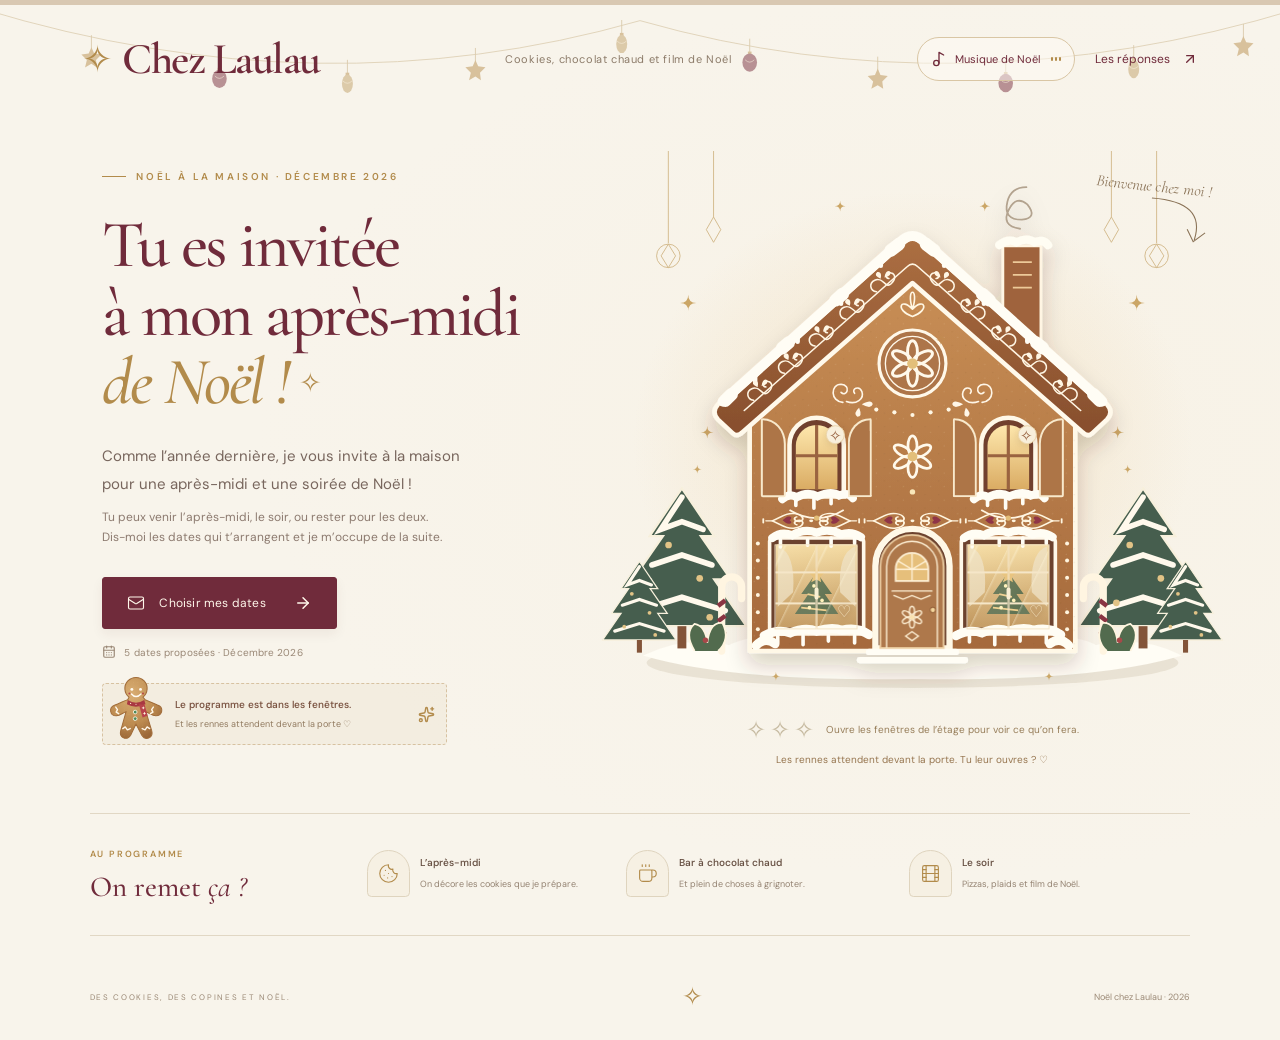
==== commit b95998a8: "Ajouter une musique de Noel instrumentale avec lecture au clic" ====
--- a/docs/index.html
+++ b/docs/index.html
@@ -7,8 +7,8 @@
     <title>Noël chez Laulau · Une soirée à partager</title>
     <meta name="description" content="Une maison en pain d’épices, de petits rennes et une invitation à partager. Choisis tes disponibilités pour Noël chez Laulau." />
     <link rel="icon" type="image/svg+xml" href="./favicon.svg" />
-    <script type="module" crossorigin src="./assets/index-CCES9SuB.js"></script>
-    <link rel="stylesheet" crossorigin href="./assets/index-BPavopDo.css">
+    <script type="module" crossorigin src="./assets/index-COkKijnD.js"></script>
+    <link rel="stylesheet" crossorigin href="./assets/index-D1hFAdyc.css">
   </head>
   <body>
     <div id="root"></div>
--- a/docs/assets/index-D1hFAdyc.css
+++ b/docs/assets/index-D1hFAdyc.css
@@ -0,0 +1 @@
+@import "https://fonts.googleapis.com/css2?family=Cormorant+Garamond:ital,wght@0,400;0,500;0,600;1,400;1,500;1,600&family=DM+Sans:wght@400;450;500;550;600;650;700&display=swap";:root{--paper:#f8f4eb;--burgundy:#702b3b;--burgundy-dark:#4d1c29;--gold:#b28b4b;--ink:#513d37;--muted:#87766a;--line:#e1d7c4}*{box-sizing:border-box}html{scroll-behavior:smooth}body{background:var(--paper);color:var(--ink);-webkit-font-smoothing:antialiased;margin:0;font-family:DM Sans,Arial,sans-serif;font-size:14px}button,a,input{-webkit-tap-highlight-color:transparent}button,input{font:inherit}button{cursor:pointer}button:disabled{cursor:wait;opacity:.65}a{color:inherit}button:focus-visible,a:focus-visible{outline:2px solid var(--gold);outline-offset:5px}input:focus-visible{outline:2px solid var(--burgundy);outline-offset:3px}::selection{color:var(--burgundy-dark);background:#e7cdd0}.christmas-site{background-image:radial-gradient(at 83% 37%,#e9dfc53d,#0000 50%),url("data:image/svg+xml,%3Csvg viewBox='0 0 140 140' xmlns='http://www.w3.org/2000/svg'%3E%3Cfilter id='n'%3E%3CfeTurbulence type='fractalNoise' baseFrequency='.8' numOctaves='3' stitchTiles='stitch'/%3E%3C/filter%3E%3Cpath fill='%238c6b50' filter='url(%23n)' opacity='.035' d='M0 0h140v140H0z'/%3E%3C/svg%3E");min-height:100svh;position:relative;overflow-x:clip}.top-rule{background:var(--burgundy);height:5px}.site-header{justify-content:space-between;align-items:center;gap:24px;max-width:1440px;height:108px;margin:auto;padding:0 6.4%;display:flex}.wordmark{letter-spacing:-1px;white-space:nowrap;color:var(--burgundy);align-items:center;font-family:Cormorant Garamond,Georgia,serif;font-size:30px;font-weight:600;text-decoration:none;display:flex}.brand-star{color:var(--gold);margin-right:11px;font-family:Georgia,serif;font-size:35px;font-weight:400}.brand-dot{color:var(--gold)}.header-season{color:#8c7b69;letter-spacing:.6px;font-size:11px}.header-link{color:var(--burgundy);background:0 0;border:0;align-items:center;gap:12px;padding:10px 0;font-size:12px;display:flex}.hero{grid-template-columns:.92fr 1.18fr;align-items:center;max-width:1440px;min-height:640px;margin:auto;padding:28px 4% 50px 8%;display:grid;position:relative}.hero-copy{z-index:1;padding:15px 0 30px;position:relative}.eyebrow{color:var(--gold);letter-spacing:2.6px;align-items:center;gap:10px;margin-bottom:28px;font-size:10px;font-weight:600;display:flex}.eyebrow span{background:var(--gold);width:24px;height:1px}.eyebrow span:last-child{display:none}h1{letter-spacing:-2.5px;color:var(--burgundy);margin:0 0 25px;font-family:Cormorant Garamond,Georgia,serif;font-size:clamp(58px,5.2vw,82px);font-weight:500;line-height:1.03}h1 em{color:var(--gold);font-weight:500}.title-star{color:var(--gold);vertical-align:middle;margin-left:10px;font-size:.4em;display:inline-block;transform:translateY(-7px)}.hero-description{color:#78665d;margin:0 0 8px;font-size:15px;line-height:1.9}.hero-subcopy{color:#8c7a6f;margin:0 0 30px;font-size:12px;line-height:1.7}.primary-button{background:var(--burgundy);border:1px solid var(--burgundy);color:#fff8eb;letter-spacing:.2px;border-radius:3px;justify-content:center;align-items:center;gap:14px;min-height:52px;padding:14px 24px;font-size:12px;transition:background .2s,transform .2s,box-shadow .2s;display:inline-flex;box-shadow:0 5px 12px #541c2510}.primary-button:hover{background:var(--burgundy-dark);transform:translateY(-2px);box-shadow:0 8px 20px #541c2520}.primary-button svg:last-child{margin-left:14px}.hero-note{color:#998775;letter-spacing:.1px;align-items:center;gap:8px;margin-top:16px;font-size:10px;display:flex}.house-scene{align-self:center;min-width:0;margin-top:-30px;position:relative}.house-button{background:0 0;border:none;width:100%;padding:0;transition:transform .5s;display:block;position:relative}.house-button:hover{transform:translateY(-6px)rotate(.5deg)}.house-button svg{width:100%;height:auto;display:block}.scene-caption{color:#8b7458;z-index:1;pointer-events:none;font-family:Cormorant Garamond,Georgia,serif;font-size:18px;font-style:italic;position:absolute;top:6%;right:3%;transform:rotate(6deg)}.scene-caption svg{width:62px;height:47px;margin-left:auto;display:block}.house-hint{letter-spacing:.5px;color:#a08053;justify-content:center;align-items:center;gap:12px;margin-top:-7px;font-size:10px;display:flex;position:relative}.tiny-sparkle{font-size:17px}.how-it-works{border-top:1px solid var(--line);border-bottom:1px solid var(--line);grid-template-columns:1.08fr 1fr 1.1fr 1.18fr;align-items:center;gap:25px;max-width:1212px;margin:0 auto 44px;padding:29px 0 31px;display:grid}.mini-label{letter-spacing:1.8px;color:var(--gold);margin:0 0 10px;font-size:9px;font-weight:600}.section-aside p{color:var(--burgundy);margin:8px 0 0;font-family:Cormorant Garamond,Georgia,serif;font-size:29px;font-weight:500}.section-aside p em{font-weight:400}.step{align-items:center;gap:14px;display:flex}.step-icon{color:var(--gold);background:#f6f0e3;border:1px solid #dfd4be;border-radius:24px 24px 5px 5px;flex-shrink:0;justify-content:center;align-items:center;width:43px;height:47px;display:flex}.step h2{color:#675043;margin:0 0 8px;font-size:11px;font-weight:550}.step p{color:#948372;margin:0;font-size:10px;line-height:1.6}.site-footer{color:#9b8976;justify-content:space-between;align-items:center;gap:20px;max-width:1212px;margin:auto;padding-bottom:27px;font-size:9px;display:flex}.site-footer>span:first-child{letter-spacing:1.7px;font-size:8px}.footer-flower{color:var(--gold);font-size:25px}.skip-link{background:var(--burgundy);color:#fff;z-index:100;padding:12px;position:fixed;top:-100px;left:10px}.skip-link:focus{top:10px}.invitation-dialog{color:var(--ink);width:min(560px,100vw - 32px);max-height:calc(100svh - 40px);box-shadow:none;background:0 0;border:0;margin:auto;padding:0;overflow:visible}.invitation-dialog::backdrop{-webkit-backdrop-filter:blur(7px);backdrop-filter:blur(7px);background:#30151bcc;animation:.3s backdrop-in}.letter{background:var(--paper);scrollbar-width:thin;scrollbar-color:#ccb794 transparent;border:1px solid #ddc9a5;border-radius:4px;max-height:calc(100svh - 40px);padding:31px 38px 27px;position:relative;overflow-y:auto;box-shadow:0 25px 90px #210c1940}.letter:before{content:"";pointer-events:none;border:1px solid #e3d8c2;border-radius:2px;position:absolute;inset:9px}.close-button{width:34px;height:34px;color:var(--burgundy);z-index:2;background:#eee5d8;border:0;border-radius:50%;place-items:center;display:grid;position:absolute;top:18px;right:18px}.close-button:hover{background:#e8d7c8}.letter-ornament{color:var(--gold);justify-content:center;align-items:center;gap:11px;margin-bottom:15px;font-size:24px;display:flex}.letter-ornament span{background:#d4b984;width:55px;height:1px}.letter>.mini-label,.letter>.letter-intro,.letter>h2{text-align:center}.letter h2{letter-spacing:-1px;color:var(--burgundy);margin:0 0 13px;font-family:Cormorant Garamond,Georgia,serif;font-size:39px;font-weight:500;line-height:1.1}.letter h2 em{color:var(--gold);font-weight:500}.letter-intro{color:#8a7465;margin:0 0 24px;font-size:12px;line-height:1.8}.name-fields{grid-template-columns:1fr 1fr;gap:14px;margin-bottom:22px;display:grid}.name-fields label{flex-direction:column;gap:8px;font-size:11px;font-weight:550;display:flex}.name-fields input{width:100%;min-width:0;color:var(--burgundy);background:#fffcf5;border:1px solid #ddcfb8;border-radius:3px;padding:11px 13px;font-size:13px}.name-fields input::placeholder{color:#af9e8c}fieldset{border:0;margin:0;padding:0}legend{margin-bottom:6px;padding:0;font-size:12px;font-weight:600}.field-help{color:#927c6b;margin:0 0 12px;font-size:11px}.date-choices{grid-template-columns:1fr 1fr;gap:8px;display:grid}.date-choice{cursor:pointer;background:#fdf9f1;border:1px solid #dfd2bd;border-radius:3px;align-items:center;gap:12px;min-height:64px;padding:11px 12px;transition:border .15s,background .15s;display:flex;position:relative}.date-choice:last-child{grid-column:1/-1}.date-choice.selected{border-color:var(--burgundy);background:#f0e4e1}.date-choice:hover{border-color:var(--gold)}.date-choice:focus-within{outline:2px solid var(--gold);outline-offset:2px}.date-choice input{opacity:0;width:1px;height:1px;position:absolute}.date-day{color:var(--burgundy);min-width:30px;font-family:Cormorant Garamond,Georgia,serif;font-size:33px;line-height:1}.date-details{flex-direction:column;gap:3px;display:flex}.date-details strong{text-transform:capitalize;font-size:11px;font-weight:550}.date-details>span{color:#947e6b;font-size:9px}.checkbox-art{color:#fff6e9;border:1px solid #c6b39a;border-radius:3px;flex-shrink:0;place-items:center;width:18px;height:18px;margin-left:auto;display:grid}.selected .checkbox-art{background:var(--burgundy);border-color:var(--burgundy)}.selection-count{color:#987b5d;min-height:16px;margin:13px 0 17px;font-size:10px}.submit-button{width:100%;min-height:47px;padding:12px;font-size:12px;display:flex}.privacy-note{color:#968677;text-align:center;max-width:340px;margin:12px auto 0;font-size:9px;line-height:1.7}.letter-signature{color:#98764b;text-align:center;margin-top:19px;font-family:Cormorant Garamond,Georgia,serif;font-size:17px}.letter-signature em{color:var(--burgundy);margin-left:4px;font-size:26px}.error-message{border-left:2px solid var(--burgundy);color:var(--burgundy);background:#f2e1df;margin:10px 0 16px;padding:11px 12px;font-size:11px;line-height:1.6}.text-button{text-underline-offset:4px;color:var(--burgundy);background:0 0;border:0;justify-content:center;align-items:center;gap:6px;margin:auto;padding:13px 10px;font-size:11px;text-decoration:underline;display:flex}.text-button:hover{color:var(--gold)}.success-content{text-align:center;padding-top:9px}.success-icon{width:56px;height:56px;color:var(--burgundy);background:#f0e6d2;border:1px solid #c9b189;border-radius:50%;place-items:center;margin:0 auto 25px;display:grid}.saved-dates{text-align:left;background:#f0e9db;border-radius:4px;flex-direction:column;gap:11px;margin:23px 0 27px;padding:20px 25px;display:flex}.saved-dates span{text-transform:capitalize;color:#795b46;align-items:center;gap:12px;font-size:12px;display:flex}.saved-dates svg{color:var(--gold)}.success-content h2{overflow-wrap:anywhere}.reply-total{color:#8b6e4b;border-top:1px solid var(--line);border-bottom:1px solid var(--line);justify-content:center;align-items:center;gap:9px;margin-bottom:20px;padding:12px 0;font-size:11px;display:flex}.results-list{flex-direction:column;gap:18px;margin:20px 0 25px;display:flex}.result-heading{text-transform:capitalize;justify-content:space-between;align-items:center;font-size:12px;display:flex}.result-heading strong{color:var(--burgundy);align-items:center;gap:6px;font-size:12px;display:flex}.result-bar{background:#e7ddca;border-radius:4px;height:4px;margin:9px 0 7px;overflow:hidden}.result-bar span{background:var(--burgundy);border-radius:4px;height:100%;transition:width .6s;display:block}.result-row p{color:#99816b;overflow-wrap:anywhere;margin:0;font-size:10px;line-height:1.5}.empty-note{color:#8a7465;text-align:center;font-size:12px;line-height:1.7}.results-state{text-align:center;color:var(--muted);flex-direction:column;align-items:center;gap:13px;padding:30px 0;font-size:12px;display:flex}.spinner{border:1.5px solid;border-right-color:#0000;border-radius:50%;width:16px;height:16px;animation:1s linear infinite spin;display:inline-block}.back-button{text-decoration:none}.envelope{perspective:1000px;pointer-events:none;z-index:3;width:100%;height:350px;animation:1.4s cubic-bezier(.2,.6,.3,1) both envelope-enter;position:absolute;top:calc(50% - 175px)}.envelope-back{background:#6b2739;border:1px solid #c6a15f;border-radius:5px;position:absolute;inset:0;box-shadow:0 30px 70px #210b2260}.envelope-flap{clip-path:polygon(0 0,100% 0,50% 57%);transform-origin:top;z-index:4;background:#84374a;border-top:1px solid #d1ac72;animation:1.4s both flap-open;position:absolute;inset:0}.envelope-front{clip-path:polygon(0 0,50% 55%,100% 0,100% 100%,0 100%);z-index:5;background:linear-gradient(25deg,#793246,#a05a66);border-radius:5px;position:absolute;inset:0}.envelope-seal{color:#fff4d8;z-index:6;background:#b68d4a;border:3px double #e5c186;border-radius:50%;place-items:center;width:52px;height:52px;font-family:Cormorant Garamond,Georgia,serif;font-size:30px;animation:1.4s both seal-disappear;display:grid;position:absolute;top:calc(50% - 9px);left:calc(50% - 26px)}.with-envelope .letter{animation:1.4s cubic-bezier(.2,.65,.3,1) both letter-emerge}.results-dialog .letter{animation:.3s both results-enter}@keyframes backdrop-in{0%{-webkit-backdrop-filter:blur();backdrop-filter:blur();background:0 0}to{-webkit-backdrop-filter:blur(7px);backdrop-filter:blur(7px);background:#30151bcc}}@keyframes envelope-enter{0%{opacity:0;transform:scale(.28)translateY(90px)}17%{opacity:1}35%{transform:scale(.9)}65%{opacity:1;transform:scale(1)}to{opacity:0;visibility:hidden;transform:scale(1.09)translateY(100px)}}@keyframes flap-open{0%,30%{transform:rotateX(0)}64%,to{transform:rotateX(180deg)}}@keyframes seal-disappear{0%,30%{opacity:1;transform:scale(1)}45%,to{opacity:0;transform:scale(.5)}}@keyframes letter-emerge{0%,40%{opacity:0;transform:scale(.52)translateY(100px)}58%{opacity:1;transform:scale(.76)translateY(60px)}to{opacity:1;transform:scale(1)translateY(0)}}@keyframes results-enter{0%{opacity:0;transform:translateY(20px)scale(.96)}to{opacity:1;transform:none}}@keyframes spin{to{transform:rotate(360deg)}}@media (width>=1600px){.hero{min-height:720px}.site-header{height:125px}}@media (width<=1300px){.how-it-works,.site-footer{margin-left:7%;margin-right:7%}.how-it-works{gap:20px}.step{gap:10px}.step p{font-size:9px}.step h2{font-size:10px}.hero{min-height:590px}.scene-caption{font-size:16px;top:4%;right:0}}@media (width<=1000px){.hero{grid-template-columns:1fr 1.08fr;min-height:550px;padding-left:6%;padding-right:3%}h1{font-size:64px}.hero-description{font-size:13px}.scene-caption{font-size:14px;top:-1%}.how-it-works{grid-template-columns:1fr 1fr;gap:27px;padding:25px 0}.section-aside{grid-row:span 1}.step p{font-size:10px}.step h2{font-size:12px}.house-hint{gap:6px;font-size:8px}.house-scene{margin-top:0}.hero-copy{padding-top:0}.header-season{display:none}}@media (width<=700px){.site-header{height:84px;padding:0 6%}.wordmark{font-size:26px}.brand-star{margin-right:8px;font-size:29px}.header-link{gap:5px;font-size:10px}.header-link svg{width:14px}.hero{flex-direction:column;gap:28px;min-height:0;padding:26px 6% 35px;display:flex}.hero-copy{text-align:center;width:100%;padding:0}.eyebrow{letter-spacing:2px;justify-content:center;margin-bottom:21px;font-size:9px}.eyebrow span:last-child{display:block}h1{letter-spacing:-2px;margin-bottom:20px;font-size:64px;line-height:1.01}.hero-description{font-size:13px;line-height:1.8}.hero-subcopy{margin-bottom:22px;font-size:11px}.hero-copy>.primary-button{min-height:49px;padding:13px 21px;font-size:11px}.hero-note{justify-content:center;margin-top:12px;font-size:9px}.house-scene{width:100%;max-width:480px;margin:-9px auto 0}.scene-caption{font-size:14px;top:4%;right:2%}.scene-caption svg{height:35px}.house-hint{margin-top:-6px;font-size:9px}.how-it-works{grid-template-columns:1fr;gap:23px;margin:0 7% 24px;padding:26px 7%}.section-aside{border-bottom:1px solid var(--line);padding-bottom:20px}.section-aside p{font-size:31px}.step h2{font-size:12px}.step p{font-size:11px}.step{gap:16px}.site-footer{flex-wrap:wrap;gap:12px;margin:0 7%;padding-bottom:20px;font-size:9px}.site-footer>span:first-child{letter-spacing:1.2px;font-size:7px}.footer-flower{display:none}}@media (width<=420px){h1{font-size:58px}.house-scene{margin-top:-10px}.scene-caption{font-size:12px;right:0}.letter{padding:28px 23px 23px}.letter h2{font-size:33px}.date-choice{gap:8px;padding:10px 9px}.date-details strong{font-size:10px}.date-details>span{font-size:8px}.date-day{min-width:26px;font-size:30px}.checkbox-art{width:16px;height:16px}.name-fields{gap:10px}.date-choices{gap:7px}.close-button{top:14px;right:14px}.letter-intro{font-size:11px}.envelope{height:260px;top:calc(50% - 130px)}}@media (prefers-reduced-motion:reduce){*,:before,:after{scroll-behavior:auto!important;transition-duration:.01ms!important;animation-duration:.01ms!important;animation-iteration-count:1!important}.envelope{display:none}.with-envelope .letter{animation:none}}.site-header{z-index:2;position:relative}.hero{padding-top:42px;padding-bottom:38px}.christmas-garland{opacity:.5;pointer-events:none;height:92px;position:absolute;inset:5px 0 auto;overflow:hidden}.christmas-garland svg{width:100%;min-width:700px;height:100%;position:absolute;left:50%;transform:translate(-50%)}.header-actions{align-items:center;gap:20px;display:flex}.snow-toggle{color:#ad977b;background:#f9f3e8;border:1px solid #d9c8ab;border-radius:50%;place-items:center;width:33px;height:33px;transition:background .2s,color .2s;display:grid}.snow-toggle.snow-on{color:var(--burgundy);background:#efe0da;border-color:#cdb397}.snow-toggle:hover{background:#e8d7c8}.snowfall{z-index:8;pointer-events:none;position:fixed;inset:0;overflow:hidden}.snowfall>span{color:#c6ac79;text-shadow:0 0 8px #fff8e6;animation:linear infinite snow-drift;position:absolute;top:-40px}.ginger-whisper{background:#ece3d170;border:1px dashed #d7c2a1;border-radius:4px;align-items:center;gap:6px;max-width:345px;margin-top:24px;padding:0 11px 0 0;text-decoration:none;transition:background .2s,transform .2s;display:flex}.ginger-whisper:hover{background:#eee0c7;transform:rotate(-1deg)}.ginger-whisper>.ginger-friend{flex-shrink:0;width:66px;height:76px;margin-top:-12px;margin-bottom:-4px;transition:transform .3s}.ginger-whisper:hover>.ginger-friend{transform:rotate(-12deg)}.ginger-whisper>span{text-align:left;flex-direction:column;gap:6px;line-height:1.4;display:flex}.ginger-whisper strong{color:#7a5341;font-size:10px;font-weight:550}.ginger-whisper>span>span{color:#927b60;font-size:9px}.ginger-whisper>svg:last-child{color:var(--gold);flex-shrink:0;margin-left:auto}.house-scene{margin-top:-12px}.house-playground{scroll-margin-top:25px;position:relative}.house-art{position:relative}.house-art>svg{width:100%;height:auto;transition:filter 1s;display:block}.house-enchanted .house-art>svg{filter:drop-shadow(0 0 30px #d4af6166)}.house-playground .scene-caption{top:4%;right:3%}.house-hotspot{color:#f8e7c3;isolation:isolate;background:0 0;border:0;min-width:40px;min-height:40px;padding:0;position:absolute;transform:translate(-50%,-50%)}.house-hotspot:focus-visible{outline-offset:3px;border-radius:4px;outline:2px solid #dbb66f}.cocoa-hotspot{width:9.5%;height:14.5%;top:59.2%;left:34.85%}.biscuit-hotspot{width:9.5%;height:14.5%;top:59.2%;left:65.15%}.gift-hotspot{border:1px solid #0000;border-radius:4px;width:8.5%;height:6.9%;top:81.2%;left:34.85%}.gift-hotspot:hover{background:#eedcaf22;border-color:#ffe2a4}.door-hotspot{border-radius:45% 45% 0 0;width:15%;height:23%;top:78.8%;left:50%}.door-hotspot:hover{background:#ffd47b1a;box-shadow:0 0 25px #f2cd8a44}.window-shutter{transform-origin:0;backface-visibility:visible;background:linear-gradient(90deg,#6a2939,#944958);border:1.5px solid #f4ddbb;border-radius:46% 46% 2px 2px;transition:transform .65s,box-shadow .4s;position:absolute;inset:3%;box-shadow:inset 0 0 0 4px #873d4d}.window-shutter:before{content:"";border:1px dashed #d7b77c;border-radius:45% 45% 2px 2px;position:absolute;inset:15% 16% 12%}.window-shutter:after{content:"";background:#f3d28d;border-radius:50%;width:4px;height:4px;position:absolute;top:55%;right:12%}.house-hotspot:hover .window-shutter{transform:perspective(250px)rotateY(-27deg)}.house-hotspot.found .window-shutter{transform:perspective(250px)rotateY(-110deg);box-shadow:0 0 20px #e1b97155}.hotspot-sparkle{color:#925a38;pointer-events:none;background:#f8efdc;border:1px solid #ecd6ac;border-radius:50%;place-items:center;width:25px;height:25px;font-size:19px;animation:3s ease-in-out infinite secret-beckon;display:grid;position:absolute;top:-5px;right:-5px;box-shadow:0 2px 8px #49211a22}.found .hotspot-sparkle{color:#6a2939;background:#d7b577;animation:none}.door-whisper{white-space:nowrap;color:#733140;background:#f7e7c8;border:1px solid #b58b59;align-items:center;gap:4px;padding:5px 7px;font-family:Cormorant Garamond,Georgia,serif;font-size:13px;display:flex;position:absolute;bottom:28%;left:50%;transform:translate(-50%)rotate(-8deg);box-shadow:0 2px 5px #371a2420}.secret-counter{color:#977e5a;text-align:center;justify-content:center;align-items:center;gap:12px;min-height:42px;margin-top:-3px;font-size:10px;line-height:1.7;display:flex}.discovery-stars{color:#c5b99f;flex-shrink:0;gap:4px;font-size:24px;line-height:1;display:flex}.discovery-stars .is-found{color:#9a6c2e;text-shadow:0 0 12px #e7b95b88}.house-fairy-lights{pointer-events:none;position:absolute;inset:0}.house-fairy-lights i{opacity:0;background:#f5d693;border-radius:50%;width:6px;height:6px;transition:opacity 1s;position:absolute}.house-enchanted .house-fairy-lights i{opacity:1;animation:2.7s infinite alternate fairy-twinkle;box-shadow:0 0 12px 3px #ffdb9b}.secret-note{z-index:4;background:#fff9ed;border:1px solid #d7be91;border-radius:5px;align-items:center;gap:6px;width:min(380px,94%);padding:19px 23px 19px 13px;animation:.4s secret-unfold;display:flex;position:absolute;bottom:54px;right:4%;transform:rotate(-1.5deg);box-shadow:0 13px 45px #56213233}.secret-note:before{content:"";pointer-events:none;border:1px solid #eadfc9;border-radius:2px;position:absolute;inset:5px}.secret-close{width:25px;height:25px;color:var(--burgundy);z-index:2;background:#f1e7d6;border:0;border-radius:50%;place-items:center;display:grid;position:absolute;top:9px;right:9px}.secret-illustration{flex:0 0 103px;place-items:center;display:grid}.secret-copy .mini-label{letter-spacing:1.3px;margin:0 0 7px;font-size:7px;line-height:1.5}.secret-copy h3{color:var(--burgundy);margin:0 0 8px;font-family:Cormorant Garamond,Georgia,serif;font-size:24px;font-weight:500;line-height:1.05}.secret-copy>p:not(.mini-label){color:#8c7059;min-height:34px;margin:0 0 7px;font-size:10px;line-height:1.7}.secret-action{color:var(--burgundy);text-align:left;background:0 0;border:0;border-bottom:1px solid #d6bc95;padding:5px 0;font-size:10px}.secret-action:hover{color:#ac8042}.cocoa-steam{animation:3s ease-in-out infinite steam-rise}.ginger-friend.waving{transform-origin:50% 90%;animation:.8s ease-in-out 2 ginger-wave}.fortune-star{color:#c3a265;font-size:105px;line-height:1;animation:3s ease-in-out infinite star-breathe;position:relative}.fortune-star span{color:#fff6e5;place-items:center;font-size:27px;display:grid;position:absolute;inset:0}.with-envelope{width:min(590px,100vw - 32px)}.letter h2{overflow-wrap:anywhere}.letter .letter-intro{margin-bottom:20px}.letter .name-fields{margin-bottom:19px}.date-tree{aspect-ratio:460/400;width:100%;max-width:460px;margin:-3px auto 0;position:relative}.tree-drawing{width:100%;height:100%;display:block;overflow:visible}.tree-lights circle{fill:#9aa181;transition:fill .3s,filter .3s}.tree-awake .tree-lights circle{fill:#ffe1a0;filter:drop-shadow(0 0 4px #ffe1a0);animation:3s infinite alternate fairy-twinkle}.tree-top-star{transition:fill .4s,filter .4s}.tree-awake .tree-top-star{fill:#e4ba68;filter:drop-shadow(0 0 8px #f7d48b)}.tree-gifts{opacity:.45;transition:opacity .5s}.tree-awake .tree-gifts{opacity:1}.date-bauble{z-index:1;background:0 0;border:0;flex-direction:column;align-items:center;gap:5px;width:68px;min-height:90px;padding:0;display:flex;position:absolute;transform:translate(-50%,-50%)}.date-bauble:hover .bauble-ball{transform:rotate(9deg);box-shadow:0 3px 20px #fce6ae88}.date-bauble:focus-visible{outline-offset:3px;border-radius:25px;outline:2px solid #c39a55}.bauble-ball{color:#fff2d8;background:radial-gradient(circle at 28% 23%,#ab5a68,#682438 80%);border:1.5px solid #f5dca6;border-radius:50%;flex-direction:column;justify-content:center;align-items:center;width:62px;height:63px;transition:background .25s,box-shadow .25s,transform .25s;display:flex;position:relative;box-shadow:inset -7px -5px 10px #46192466,0 5px 6px #1e2e251f}.bauble-ball:before{content:"";border:1px dashed #e9cf9880;border-radius:50%;position:absolute;inset:5px}.bauble-cap{background:#d2b174;border:1px solid #f2d9a5;border-radius:2px 2px 0 0;width:13px;height:7px;margin-bottom:-5px;position:relative}.bauble-cap:before{content:"";background:#e0c38d;width:1px;height:18px;position:absolute;bottom:7px;left:5px}.bauble-number{font-family:Cormorant Garamond,Georgia,serif;font-size:30px;line-height:.95}.bauble-month{letter-spacing:1.4px;font-size:7px;line-height:1.7}.bauble-weekday{text-transform:capitalize;color:#5f3d33;white-space:nowrap;background:#f9f1de;border:1px solid #deca9e;border-radius:10px;padding:3px 8px;font-size:9px;box-shadow:0 2px 3px #324e3b12}.is-lit .bauble-ball{color:#5b2931;background:radial-gradient(circle at 28% 23%,#ffe9ad,#c89a47 85%);border-color:#ffefb9;animation:.4s bauble-pop;box-shadow:0 0 22px 5px #f5d28877,inset -4px -5px 10px #c7944622}.is-lit .bauble-ball:before{border-color:#99733e88}.is-lit .bauble-weekday{background:#eed49f;border-color:#c39b54}.bauble-check{color:#fff0ce;background:#713043;border:1px solid #f8db99;border-radius:50%;width:18px;height:18px;padding:2px;position:absolute;top:0;right:-2px}.tree-whisper{text-align:center;color:#a1855b;font-family:Cormorant Garamond,Georgia,serif;font-size:17px;font-style:italic;position:absolute;bottom:0;left:0;right:0}.letter .selection-count{text-align:center;min-height:19px;margin:10px 0 18px;font-size:11px;line-height:1.7}.success-friend{max-width:155px;margin:-5px auto 8px;position:relative}.success-friend svg{width:105px;height:120px;margin:auto;display:block}.success-bubble{color:var(--burgundy);background:#f0e3c9;border:1px solid #d4ba89;border-radius:15px 15px 15px 0;padding:8px 11px;font-family:Cormorant Garamond,Georgia,serif;font-size:16px;position:absolute;top:10px;right:-40px;transform:rotate(6deg)}.delivery-content{text-align:center;padding:12px 0 20px}.delivery-content h2{font-size:36px}.delivery-content .letter-intro{margin:0}.delivery-stage{aspect-ratio:320/220;width:min(320px,100%);margin:24px auto 16px;position:relative;overflow:hidden}.mailbox-drawing{width:100%;height:100%}.travelling-letter{color:#a27a47;background:#fff3da;border:1px solid #c29858;place-items:center;width:65px;height:46px;animation:2.1s cubic-bezier(.4,0,.4,1) forwards deliver-letter;display:grid;position:absolute;top:30%;left:6%}.travelling-letter>span{color:#ffe5bf;background:#7b3043;border-radius:50%;padding:0 3px;font-size:12px;position:absolute;top:16px;left:26px}.delivery-heart{color:#ad7b42;opacity:0;animation:1.4s ease-out .8s both delivery-hearts;position:absolute}.heart-one{font-size:30px;top:25%;left:58%}.heart-two{font-size:21px;animation-delay:1s;top:15%;left:38%}.heart-three{font-size:25px;animation-delay:1.2s;top:10%;left:72%}.festive-table{isolation:isolate;height:200px;margin:0 0 12px;position:relative}.table-cloth{background:#823c49;border:6px solid #efe0be;border-radius:65px;outline:1px solid #c8b28d;position:absolute;inset:41px 8px 39px;overflow:hidden;box-shadow:0 9px #dfd2b9,0 12px 20px #6b42221a}.table-cloth:before{content:"";border:1px dashed #d1ad7a;border-radius:60px;position:absolute;inset:8px}.table-runner{background:#efe3c7;border-left:2px solid #c7b28e;border-right:2px solid #c7b28e;width:56px;position:absolute;top:0;bottom:0;left:calc(50% - 28px)}.table-centrepiece{color:#e2bf80;background:#4d6549;border:3px dotted #c4b17a;border-radius:50%;place-items:center;width:46px;height:46px;font-size:29px;display:grid;position:absolute;top:calc(50% - 23px);left:calc(50% - 23px)}.table-candle{background:#fff1d2;border-bottom:3px solid #c9a66b;border-radius:3px;width:12px;height:25px;position:absolute;top:calc(50% - 12px)}.table-candle:before{content:"";background:#e5ba61;border-radius:60% 50% 50%;width:6px;height:10px;animation:2s infinite alternate candle-flicker;position:absolute;top:-9px;left:3px;box-shadow:0 0 10px #ffe1a0}.candle-left{left:calc(50% - 69px)}.candle-right{right:calc(50% - 69px)}.table-guest{z-index:1;flex-direction:column;align-items:center;width:26%;display:flex;position:absolute;transform:translate(-50%)}.guest-0,.guest-1,.guest-2{top:9px}.guest-3,.guest-4,.guest-5{flex-direction:column-reverse;bottom:6px}.guest-0,.guest-3{left:22%}.guest-1,.guest-4{left:50%}.guest-2,.guest-5{left:78%}.guest-plate{color:#a97d4a;background:#fbf3dd;border:3px double #d9c5a0;border-radius:50%;place-items:center;width:35px;height:35px;font-size:15px;display:grid}.guest-name{color:#752c3e;text-overflow:ellipsis;white-space:nowrap;background:#fffbef;border:1px solid #d8c4a1;max-width:100%;padding:5px 9px;font-family:Cormorant Garamond,Georgia,serif;font-size:15px;line-height:1.1;overflow:hidden;transform:rotate(-4deg);box-shadow:0 2px 3px #5224160a}.guest-1 .guest-name,.guest-5 .guest-name{transform:rotate(4deg)}.table-empty-note{text-align:center;color:#a18259;width:100%;font-family:Cormorant Garamond,Georgia,serif;font-size:19px;font-style:italic;position:absolute;bottom:3px}.table-extra{color:#92734e;font-size:10px;position:absolute;bottom:-12px;right:0}@keyframes snow-drift{0%{transform:translateY(-25px)rotate(0)}to{transform:translate(55px,calc(100svh + 80px))rotate(160deg)}}@keyframes secret-beckon{0%,70%,to{transform:scale(1)}85%{transform:scale(1.15)rotate(10deg)}}@keyframes secret-unfold{0%{opacity:0;transform:translateY(18px)rotate(3deg)scale(.94)}to{opacity:1;transform:translateY(0)rotate(-1.5deg)scale(1)}}@keyframes steam-rise{0%,to{opacity:.4;transform:translateY(2px)}50%{opacity:.85;transform:translateY(-5px)}}@keyframes ginger-wave{0%,to{transform:rotate(0)}25%{transform:rotate(-12deg)}75%{transform:rotate(12deg)}}@keyframes star-breathe{0%,to{transform:scale(.96)rotate(-6deg)}50%{transform:scale(1.04)rotate(6deg)}}@keyframes fairy-twinkle{0%{opacity:.5}to{opacity:1}}@keyframes bauble-pop{0%{transform:scale(.86)rotate(-8deg)}70%{transform:scale(1.12)rotate(5deg)}to{transform:scale(1)}}@keyframes deliver-letter{0%{opacity:0;transform:translate(-30px,70px)rotate(-18deg)scale(.8)}20%{opacity:1;transform:translate(0)rotate(-8deg)scale(1)}45%{transform:translate(65px,-20px)rotate(8deg)}75%{opacity:1;transform:translate(105px,8px)rotate(0)scale(.45)}90%,to{opacity:0;transform:translate(122px,15px)scale(.08)}}@keyframes delivery-hearts{0%{opacity:0;transform:translateY(18px)scale(.4)}35%{opacity:1}to{opacity:0;transform:translateY(-35px)scale(1.2)rotate(10deg)}}@keyframes candle-flicker{0%{transform:rotate(-6deg)scale(.9)}to{transform:rotate(6deg)scale(1.1)}}@media (width<=1000px){.ginger-whisper{max-width:320px}.ginger-whisper strong{font-size:9px}.ginger-whisper>span>span{font-size:8px}.secret-note{width:330px;max-width:98%;bottom:50px;right:0}.secret-illustration{flex-basis:85px}.secret-illustration>svg{width:90px;height:105px}.secret-copy h3{font-size:22px}.secret-copy>p:not(.mini-label){font-size:9px}.secret-copy .mini-label{font-size:6px}.secret-counter{gap:7px;font-size:9px}.hotspot-sparkle{width:21px;height:21px;font-size:16px}.scene-caption{top:2%}}@media (width<=700px){.hero{gap:36px;padding-top:35px}.header-actions{gap:10px}.snow-toggle{width:28px;height:28px}.snow-toggle svg{width:15px}.header-link{font-size:9px}.christmas-garland{opacity:.32;height:74px}.ginger-whisper{max-width:315px;margin:24px auto 0}.ginger-whisper strong{font-size:10px}.ginger-whisper>span>span{font-size:9px}.house-scene{margin-top:-15px}.house-playground .scene-caption{font-size:14px;top:2%;right:1%}.secret-counter{align-items:center;gap:8px;margin-top:3px;font-size:9px}.discovery-stars{gap:2px;font-size:23px}.secret-note{max-width:94%;padding:17px 21px 17px 10px;bottom:57px;right:3%}.secret-copy h3{font-size:23px}.secret-copy>p:not(.mini-label){font-size:10px}.secret-copy .mini-label{font-size:7px}.secret-action{font-size:10px}.secret-illustration{flex-basis:90px}.secret-illustration>svg{width:95px;height:112px}.house-hotspot{min-width:44px;min-height:44px}.door-whisper{padding:3px 5px;font-size:10px}.door-whisper svg{width:10px}.hotspot-sparkle{width:19px;height:19px;font-size:15px;top:-3px;right:-1px}}@media (width<=420px){.hero .eyebrow{letter-spacing:1.7px;font-size:8px}.letter .name-fields{margin-bottom:17px}.letter .field-help{font-size:10px;line-height:1.6}.date-bauble{gap:4px;width:56px;min-height:78px}.bauble-ball{width:48px;height:49px}.bauble-cap{width:11px;height:6px;margin-bottom:-4px}.bauble-number{font-size:25px}.bauble-month{letter-spacing:.9px;font-size:6px}.bauble-weekday{padding:3px 6px;font-size:8px}.bauble-check{width:17px;height:17px;top:-1px;right:-2px}.bauble-ball:before{inset:4px}.tree-whisper{font-size:15px;bottom:-2px}.letter .selection-count{margin-top:12px;font-size:10px}.secret-copy h3{font-size:22px}.scene-caption{font-size:12px}.secret-counter{font-size:8px}.success-bubble{font-size:15px;right:-23px}.festive-table{height:185px}.guest-name{padding:5px 7px;font-size:13px}.table-cloth{inset:39px 3px 36px}.guest-plate{width:32px;height:32px}.header-link svg{width:12px}}@media (prefers-reduced-motion:reduce){.snowfall{display:none}.cocoa-steam,.ginger-friend,.fortune-star,.tree-lights circle,.table-candle:before{animation:none!important}.travelling-letter,.delivery-heart{display:none}}@media (width<=420px){.site-header{gap:8px}.site-header .wordmark{font-size:23px}.header-actions{gap:6px}.date-tree{min-height:300px}}body{background:#fff;transition:background-color .9s}body.christmas-night{background:#642237}.christmas-site{background-color:#fff;background-image:radial-gradient(at 75% 42%,#f6ecd742,#0000 52%);transition:background-color .9s,color .6s}.christmas-site.night-mode{background-color:#642237;background-image:radial-gradient(at 78% 40%,#a6535640,#0000 52%)}.night-mode .top-rule{background:#d7b888}.night-mode .wordmark,.night-mode h1,.night-mode .header-link,.night-mode .section-aside p{color:#fff1dc}.night-mode h1 em,.night-mode .brand-star,.night-mode .brand-dot,.night-mode .eyebrow,.night-mode .title-star{color:#e7c38c}.night-mode .eyebrow span{background:#e7c38c}.night-mode .header-season,.night-mode .hero-description{color:#eddacf}.night-mode .hero-subcopy,.night-mode .hero-note,.night-mode .step p,.night-mode .site-footer{color:#dabdb0}.night-mode .step h2{color:#fff1dc}.night-mode .mini-label,.night-mode .scene-caption,.night-mode .secret-counter,.night-mode .bay-hint{color:#e0bc87}.night-mode .how-it-works{border-color:#aa768055}.night-mode .step-icon{color:#efd19a;background:#74394a;border-color:#a77870}.night-mode .hero-copy>.primary-button{color:#6c2a3d;background:#f4e2c3;border-color:#f4e2c3}.night-mode .hero-copy>.primary-button:hover{background:#fff2db}.night-mode .ginger-whisper{background:#813e4a66;border-color:#be9181}.night-mode .ginger-whisper strong{color:#f6e4cf}.night-mode .ginger-whisper>span>span{color:#dec1ac}.night-mode .ginger-whisper>svg:last-child{color:#e4c18a}.night-mode .ginger-whisper:hover{background:#944f5b77}.night-mode .footer-flower{color:#e5c18a}.night-mode .christmas-garland{opacity:.85}.night-mode .discovery-stars{color:#a97d78}.night-mode .discovery-stars .is-found{color:#ffe0a5}.night-mode .letter .mini-label,.night-mode .secret-copy .mini-label{color:var(--gold)}.night-mode .letter .primary-button,.night-mode .secret-action{color:#fff4dd}.night-mode .secret-action{color:var(--burgundy)}.snow-weather{color:#ab8a63;place-items:center;width:30px;height:30px;display:grid}.night-mode .snow-weather{color:#e8d1a9}.snowfall>span{color:#0000;background:#bccbd3;border-radius:50%;box-shadow:0 0 3px #dce5e8}.night-mode>.snowfall>span,.invitation-dialog>.snowfall>span{background:#fff;box-shadow:0 0 4px #fff8e5}.invitation-dialog::backdrop{background:#4f192cc9}.invitation-dialog>.snowfall{z-index:0}.invitation-dialog>.letter{z-index:1}.cocoa-hotspot,.biscuit-hotspot{perspective:350px;width:8.9%;height:14.2%;top:54.7%}.house-hotspot .window-shutter{backface-visibility:visible;background:linear-gradient(90deg,#a3653d,#b7804d);border:1.5px solid #fff1d8;border-radius:3px;width:40%;height:80%;inset:15% auto auto;transform:none;box-shadow:inset 0 0 0 3px #9c6038}.house-hotspot .shutter-left{transform-origin:100%;left:-41%}.house-hotspot .shutter-right{transform-origin:0;right:-41%}.window-shutter:before{background:repeating-linear-gradient(0deg,#0000,#0000 11px,#f5dfb52e 12px 13px);border:1px solid #efcf97;border-radius:0;inset:7px 4px}.window-shutter:after{width:3px;height:3px;top:49%;right:3px}.shutter-right:after{left:3px;right:auto}.house-hotspot.found .shutter-left{transform:rotateY(48deg)}.house-hotspot.found .shutter-right{transform:rotateY(-48deg)}.house-hotspot.found{filter:drop-shadow(0 0 12px #ffe3a766)}.hotspot-sparkle{width:19px;height:19px;font-size:15px;top:7px;right:0}.gift-hotspot{color:#b77d49;border:0;border-radius:50%;width:11%;height:8.5%;top:34.9%;left:50%}.gift-hotspot:hover{background:#fff5d31c;border:0}.heart-sparkle{color:#c08d51;font-size:14px;position:absolute;top:5%;right:9%}.door-hotspot{height:21%;top:79.3%}.door-whisper{font-size:11px;bottom:26%}.bay-hotspot{isolation:isolate;width:13.1%;height:15.2%;top:77.75%;overflow:visible}.bay-left{left:34.85%}.bay-right{left:65.15%}.bay-glass-pane{pointer-events:none;background:linear-gradient(116deg,#fff8de33 10%,#fff8de77 12%,#fff8de22 15%,#fff8de11 51%,#fff8de66 52%,#fff8de22 55%);border:1.5px solid #f4e4c5;width:50%;transition:transform 1s,opacity .8s;position:absolute;top:0;bottom:0}.pane-left{left:0}.pane-right{right:0}.bay-glass-pane:after{content:"";border-top:2px solid #f5e6c8;position:absolute;top:31%;left:0;right:0;box-shadow:0 31px #f5e6c8}.bay-is-open .pane-left{opacity:.45;transform:translate(-82%)}.bay-is-open .pane-right{opacity:.45;transform:translate(82%)}.bay-hotspot:hover{filter:drop-shadow(0 0 8px #ffe6abbb)}.bay-handle{pointer-events:none;background:#f9efd3;border-radius:2px;width:4px;height:12px;transition:opacity .5s;position:absolute;top:51%;left:calc(50% - 2px)}.bay-is-open .bay-handle{opacity:0}.bay-welcome{color:#f8e9c8;text-shadow:0 0 5px #693c27;pointer-events:none;font-family:Georgia,serif;font-size:16px;position:absolute;bottom:9%;right:8%}.bay-hint{text-align:center;color:#96754f;margin:1px 15px 0;font-size:10px;line-height:1.6}.sr-only{clip:rect(0,0,0,0);white-space:nowrap;border:0;width:1px;height:1px;margin:-1px;padding:0;position:absolute;overflow:hidden}.reindeer-parade{z-index:4;pointer-events:none;position:absolute;inset:0}.reindeer-actor{transform-origin:50%;will-change:transform,opacity;width:118px;height:118px;animation:2.65s cubic-bezier(.24,.42,.72,.9) both reindeer-arrive;position:absolute;top:0;left:0}.deer-direction,.little-reindeer{width:100%;height:100%;display:block}.from-right .deer-direction{transform:scaleX(-1)}.reindeer-actor .little-reindeer{animation:.28s ease-in-out infinite alternate deer-trot}.reindeer-actor .deer-legs-a{transform-origin:72px 88px;animation:.28s ease-in-out infinite alternate deer-steps}.reindeer-actor .deer-legs-b{transform-origin:85px 88px;animation:.28s ease-in-out infinite alternate-reverse deer-steps}.bay-indoor-guests{pointer-events:none;justify-content:center;align-items:flex-end;display:flex;position:absolute;inset:13% -3% 0;overflow:hidden}.bay-indoor-guests .little-reindeer{filter:drop-shadow(0 2px 2px #5f382c22);flex-shrink:0;width:60%;height:70%;margin:0 -8%;animation:.6s both indoor-welcome}.bay-indoor-guests .little-reindeer:last-child{transform:scaleX(-1)}.secret-note{background:#fff8e8;border:5px double #cfa576;border-radius:50px 50px 5px 5px;gap:17px;width:100%;max-width:100%;margin:21px auto 0;padding:29px 35px 25px 20px;animation:.4s secret-window-open;position:relative;bottom:auto;right:auto;transform:none;box-shadow:0 10px 30px #3c1b2920}.secret-note:before{border-color:#e2cfab;border-radius:40px 40px 2px 2px;inset:8px}.secret-note:after{content:"";background:#fffdf3;border-radius:50%;height:8px;position:absolute;top:-6px;left:12%;right:12%;box-shadow:0 3px #fffdf3}.secret-illustration{flex-basis:126px}.secret-illustration>svg{width:130px;height:145px}.secret-copy h3{font-size:28px}.secret-copy .mini-label{font-size:8px;line-height:1.5}.secret-action{font-size:11px}.secret-close{top:16px;right:18px}@keyframes reindeer-arrive{0%{opacity:0;transform:translate(var(--deer-from-x),var(--deer-from-y)) scale(1)}6%{opacity:1}60%{opacity:1;transform:translate(calc(var(--deer-to-x) - 12px),calc(var(--deer-to-y) + 20px)) scale(.8)}85%{opacity:1;transform:translate(var(--deer-to-x),var(--deer-to-y)) scale(.3)}to{opacity:0;transform:translate(var(--deer-to-x),var(--deer-to-y)) scale(.08)}}@keyframes deer-trot{0%{transform:translateY(0)rotate(-2deg)}to{transform:translateY(-5px)rotate(2deg)}}@keyframes deer-steps{0%{transform:rotate(-12deg)}to{transform:rotate(12deg)}}@keyframes indoor-welcome{0%{opacity:0}to{opacity:1}}@keyframes secret-window-open{0%{opacity:0;transform:translateY(-10px)scale(.97)}to{opacity:1;transform:none}}@media (width<=1000px){.secret-note{gap:11px;padding:25px 24px 22px 15px}.secret-illustration{flex-basis:95px}.secret-illustration>svg{width:100px;height:120px}.secret-copy h3{font-size:25px}.secret-copy .mini-label{font-size:7px}}@media (width<=700px){.reindeer-actor{width:82px;height:82px}.bay-hint{margin-top:6px;font-size:9px}.secret-note{gap:9px;margin-top:17px;padding:26px 22px 21px 13px}.secret-copy h3{font-size:24px}.secret-copy>p:not(.mini-label){font-size:10px}.secret-illustration{flex-basis:85px}.secret-illustration>svg{width:90px;height:114px}.secret-action{font-size:10px}.secret-close{top:12px;right:12px}.bay-glass-pane:after{box-shadow:0 17px #f5e6c8}.door-whisper{font-size:9px}.snow-weather{width:25px}.bay-hotspot{min-width:42px;min-height:42px}.cocoa-hotspot,.biscuit-hotspot{min-width:30px;min-height:42px}.gift-hotspot{min-width:42px;min-height:42px}}@media (prefers-reduced-motion:reduce){.snowfall{display:block}.snowfall>span{top:var(--static-top,30%);animation:none!important}.reindeer-parade{display:none}.bay-glass-pane,.night-mode,.christmas-site,body{transition:none}}.bay-indoor-guests .little-reindeer{width:46%;margin-left:-6%;margin-right:-6%}.house-hotspot .window-shutter{width:50%;height:100%;transition:transform .8s cubic-bezier(.2,.6,.3,1),box-shadow .4s;top:0}.house-hotspot .shutter-left{transform-origin:0;border-radius:90% 0 0/34% 0 0;left:0;right:auto}.house-hotspot .shutter-right{transform-origin:100%;border-radius:0 90% 0 0/0 34% 0 0;left:auto;right:0}.house-hotspot:hover .shutter-left{transform:rotateY(-18deg)}.house-hotspot:hover .shutter-right{transform:rotateY(18deg)}.house-hotspot.found .shutter-left{transform:rotateY(-155deg);box-shadow:inset 0 0 0 3px #9c6038}.house-hotspot.found .shutter-right{transform:rotateY(155deg);box-shadow:inset 0 0 0 3px #9c6038}.hotspot-sparkle{z-index:2}.secret-note .secret-copy{min-width:0}.secret-copy>p:not(.mini-label){font-size:12px;line-height:1.85}.cup-marshmallow{animation:.3s marshmallow-pop}.marshmallow-rain{pointer-events:none;z-index:100;position:fixed;inset:0;overflow:hidden}.falling-marshmallow{animation:linear both marshmallow-fall;position:absolute;top:-75px}.mallow-piece{width:37px;height:33px;transform:rotate(var(--mallow-tilt));background:linear-gradient(130deg,#fffdf7,#f2ddcf);border:1px solid #e6c5b2;border-radius:12px 11px 13px 10px;display:block;position:relative;box-shadow:inset -3px -3px 5px #edcabb44,0 3px 12px #5e28352b}.mallow-piece i{background:#785044;border-radius:50%;width:3px;height:3px;position:absolute;top:12px;left:11px}.mallow-piece i:nth-child(2){left:24px}.mallow-piece b{color:#a37166;font-size:11px;font-weight:400;line-height:1;position:absolute;top:16px;left:14px}.door-interior{opacity:0;pointer-events:none;background:radial-gradient(at 50% 0,#e4b25f,#6b412a 85%);border:1px solid #f5dfb8;border-radius:47% 47% 0 0;position:absolute;inset:0;overflow:hidden}.door-is-open .door-interior{opacity:1;transition:opacity .3s}.door-leaf{color:#eee1bd;transform-origin:0;opacity:0;pointer-events:none;background:#ad7348;border:2px solid #ebcda0;border-radius:47% 47% 0 0;place-items:center;font-size:23px;display:grid;position:absolute;inset:0}.door-indoor-guests{justify-content:center;align-items:flex-end;height:58%;display:flex;position:absolute;bottom:0;left:-9%;right:-9%}.door-indoor-guests .little-reindeer{flex-shrink:0;width:49%;height:100%;margin:0 -8%;animation:.8s indoor-welcome}.door-indoor-guests .little-reindeer:last-child{transform:scaleX(-1)}.door-is-open{filter:drop-shadow(0 0 10px #f4cf8370)}.door-whisper{font-family:Cormorant Garamond,Georgia,serif;font-size:14px}.hero-description{max-width:430px}.hero-subcopy{max-width:450px}.night-mode .letter .mini-label{color:var(--gold)}@keyframes marshmallow-fall{0%{opacity:0;transform:translateY(-50px)rotate(0)}7%{opacity:1}90%{opacity:1}to{opacity:0;transform:translate(70px,calc(100svh + 100px))rotate(230deg)}}@keyframes marshmallow-pop{0%{opacity:0}to{opacity:1}}@keyframes door-open{0%{transform:perspective(300px)rotateY(0)}to{transform:perspective(300px)rotateY(-116deg)}}@media (width<=1000px){.secret-copy>p:not(.mini-label){font-size:11px}.secret-illustration{flex-basis:95px}}@media (width<=700px){.hero-description,.hero-subcopy{margin-left:auto;margin-right:auto}.hero-description{max-width:360px}.hero-subcopy{max-width:345px}.secret-note{align-items:flex-start}.secret-copy>p:not(.mini-label){font-size:11px;line-height:1.8}.secret-illustration{flex-basis:72px}.secret-illustration>svg{width:80px}.door-whisper{font-size:10px}.mallow-piece{width:30px;height:27px}.mallow-piece i{top:9px;left:8px}.mallow-piece i:nth-child(2){left:20px}.mallow-piece b{top:13px;left:11px}}@media (prefers-reduced-motion:reduce){.marshmallow-rain{display:none}.house-hotspot .window-shutter{transition:none}.door-is-open .door-leaf{animation:none}}body{background:#f8f4eb}.christmas-site{background-color:#f8f4eb}.snow-white .top-rule{background:#d9c8b2}.house-hotspot .window-shutter{width:39%;height:83%;box-shadow:none;background:#ad7547;border:2px solid #f8e9cc;border-radius:3px;transition:none;top:12%}.house-hotspot .shutter-left{left:-46%;right:auto;transform:none}.house-hotspot .shutter-right{left:auto;right:-46%;transform:none}.house-hotspot:hover .shutter-left,.house-hotspot:hover .shutter-right,.house-hotspot.found .shutter-left,.house-hotspot.found .shutter-right{box-shadow:none;transform:none}.window-shutter:before,.window-shutter:after{content:none}.gift-hotspot{width:11%;height:12%;top:37.9%}.heart-sparkle{font-size:14px;top:3%;right:0}.secret-window-dialog{width:min(540px,60vw - 40px);height:fit-content;max-height:calc(100svh - 40px);color:var(--ink);background:0 0;border:0;margin:auto;padding:0;position:fixed;inset:0 0 0 40%;overflow:visible}.secret-window-dialog::backdrop{-webkit-backdrop-filter:blur(3px);backdrop-filter:blur(3px);background:#421b2b66}.secret-window-dialog .secret-note{z-index:1;background:#fff9ee;border:1px solid #d3b58a;border-radius:5px;gap:17px;width:100%;max-width:100%;max-height:calc(100svh - 40px);margin:0;padding:34px 30px 29px 22px;animation:.3s secret-window-open;display:flex;position:relative;overflow-y:auto;box-shadow:0 20px 70px #38132355}.secret-window-dialog .secret-note:before{border:1px solid #e5d4b7;border-radius:2px;inset:8px}.secret-window-dialog .secret-note:after{content:none}.secret-window-dialog .secret-illustration{flex:0 0 105px}.secret-window-dialog .secret-illustration>svg{width:105px;height:135px}.secret-window-dialog .secret-copy h3{margin-bottom:13px;font-size:29px;line-height:1.1}.secret-window-dialog .secret-copy .mini-label{letter-spacing:1.4px;color:#9f7641;font-size:8px}.secret-window-dialog .secret-copy p{color:#7a6251;font-size:12px;line-height:1.8}.secret-window-dialog .secret-copy p strong{font-weight:550}.secret-window-dialog .secret-action{color:#702b3b;min-height:40px;padding:9px 0;font-size:12px}.secret-window-dialog .secret-close{width:29px;height:29px;top:15px;right:15px}.secret-window-dialog>.snowfall{z-index:0}.secret-window-dialog>.snowfall>span{background:#fff}.cookie-supplies{color:#7b5b45;margin:8px 0 14px;padding-left:17px;font-size:12px;line-height:1.9}.marshmallow-rain{z-index:9}@media (width<=1000px){.secret-window-dialog{width:min(540px,70vw - 40px);inset:0 0 0 30%}.secret-window-dialog .secret-illustration{flex-basis:85px}.secret-window-dialog .secret-illustration>svg{width:90px}}@media (width<=700px){.secret-window-dialog{width:calc(100vw - 30px);inset:0}.secret-window-dialog .secret-note{align-items:center;gap:9px;padding:35px 22px 25px 16px}.secret-window-dialog .secret-illustration{flex-basis:75px}.secret-window-dialog .secret-illustration>svg{width:80px;height:110px}.secret-window-dialog .secret-copy h3{font-size:26px}.secret-window-dialog .secret-copy p,.cookie-supplies{font-size:11px}.secret-window-dialog .secret-close{top:12px;right:12px}}@media (width<=360px){.secret-window-dialog .secret-note{gap:7px;padding-left:12px;padding-right:17px}.secret-window-dialog .secret-illustration{flex-basis:57px}.secret-window-dialog .secret-illustration>svg{width:60px}.secret-window-dialog .secret-copy h3{font-size:24px}}@media (prefers-reduced-motion:reduce){.secret-window-dialog .secret-note{animation:none}.secret-window-dialog::backdrop{-webkit-backdrop-filter:none;backdrop-filter:none}}.site-header .wordmark{letter-spacing:-1.5px;font-size:44px;font-weight:600}.site-header .brand-star{font-size:37px}.house-hotspot .window-shutter{background:#ad7547;width:43%;height:100%;top:0}.house-hotspot .shutter-left{border-radius:2px 95% 2px 2px/2px 32% 2px 2px;left:-48%}.house-hotspot .shutter-right{border-radius:95% 2px 2px/32% 2px 2px;right:-48%}.bay-static{pointer-events:none}.bay-static .bay-glass-pane{transition:none!important;animation:none!important;transform:none!important}.bay-static:hover{filter:none}.door-leaf{opacity:0;transition:transform .85s,opacity .1s;transform:perspective(300px)rotateY(0)}.door-is-open .door-leaf{opacity:1;animation:none;transform:perspective(300px)rotateY(-116deg)}.door-has-guests .door-interior{opacity:1}.door-has-guests:not(.door-is-open) .door-leaf{opacity:1;animation:none;transform:perspective(300px)rotateY(0)}@media (width<=1000px){.site-header .wordmark{font-size:37px}}@media (width<=700px){.site-header .wordmark{letter-spacing:-1px;font-size:30px}.site-header .brand-star{font-size:28px}.header-actions{gap:5px}.snow-weather{display:none}}@media (width<=360px){.site-header .wordmark{font-size:28px}.site-header{padding-left:5%;padding-right:5%}}.door-hotspot{border-radius:50% 50% 0 0/28% 28% 0 0;width:10.3%;min-width:0;height:20.3%;min-height:0;top:78.55%;left:50%}.door-hotspot:after{content:"";position:absolute;inset:-7px}.door-leaf{opacity:1;box-shadow:none;background:0 0;border:0;border-radius:0;display:block;inset:0;transform:perspective(300px)rotateY(0)}.door-leaf>svg{width:100%;height:100%;display:block;overflow:visible}.door-interior{border:0;border-radius:50% 50% 0 0/28% 28% 0 0}.door-is-open .door-leaf{opacity:1;transform:perspective(300px)rotateY(-116deg)}.door-has-guests:not(.door-is-open) .door-leaf{opacity:1;transform:perspective(300px)rotateY(0)}.with-envelope .envelope{z-index:auto;perspective:none;opacity:1;visibility:visible;animation:none;transform:none}.with-envelope .envelope-back{z-index:0;animation:2s cubic-bezier(.22,.6,.3,1) both envelope-folds}.with-envelope .envelope-front{z-index:3;animation:2s cubic-bezier(.22,.6,.3,1) both envelope-folds}.with-envelope .envelope-flap{z-index:4;backface-visibility:hidden;animation:2s both envelope-flap-unfold}.with-envelope .envelope-seal{z-index:5;animation:2s both envelope-wax-release}.with-envelope .letter{z-index:2;transform-origin:50%;animation:2s cubic-bezier(.22,.6,.3,1) both invitation-pull-out}@keyframes envelope-folds{0%{opacity:0;visibility:visible;transform:scale(.45)}14%{opacity:1;transform:scale(.92)}24%,70%{opacity:1;transform:scale(1)}87%{opacity:.6;transform:translateY(140px)scale(1)}to{opacity:0;visibility:hidden;transform:translateY(230px)scale(1)}}@keyframes envelope-flap-unfold{0%{opacity:0;visibility:visible;transform:perspective(1000px)scale(.45)rotateX(0)}14%{opacity:1;transform:perspective(1000px)scale(.92)rotateX(0)}24%{opacity:1;transform:perspective(1000px)scale(1)rotateX(0)}43%,70%{opacity:1;transform:perspective(1000px)scale(1)rotateX(180deg)}to{opacity:0;visibility:hidden;transform:perspective(1000px)translateY(230px)rotateX(180deg)}}@keyframes envelope-wax-release{0%{opacity:0;visibility:visible;transform:scale(.5)}14%,24%{opacity:1;transform:scale(1)}34%,to{opacity:0;visibility:hidden;transform:scale(.6)}}@keyframes invitation-pull-out{0%,40%{opacity:0;visibility:hidden;transform:translateY(140px)scale(.5)}43%{opacity:1;visibility:visible;transform:translateY(140px)scale(.5)}70%{opacity:1;visibility:visible;transform:translateY(-170px)scale(.5)}to{opacity:1;visibility:visible;transform:translateY(0)scale(1)}}@media (prefers-reduced-motion:reduce){.with-envelope .letter{visibility:visible;opacity:1;animation:none;transform:none}.with-envelope .envelope{display:none}}.name-fields.first-name-only{grid-template-columns:minmax(0,1fr)}.with-envelope .envelope-back,.with-envelope .envelope-front,.with-envelope .envelope-flap,.with-envelope .envelope-seal,.with-envelope .letter{animation-duration:3.8s}.edible-glitter{color:#9b6b2e;white-space:nowrap;margin:0 .25em;padding:.05em .25em;font-weight:600;display:inline-block;position:relative}.edible-glitter-sparks{pointer-events:none;position:absolute;inset:-7px -5px}.edible-glitter-sparks i{color:#c29a54;text-shadow:0 0 5px #e9c78080;font-size:9px;font-style:normal;line-height:1;animation:2.8s ease-in-out infinite alternate edible-sparkle;position:absolute}.edible-glitter-sparks i:first-child{top:4px;left:0}.edible-glitter-sparks i:nth-child(2){font-size:10px;animation-delay:-.8s;top:0;left:32%}.edible-glitter-sparks i:nth-child(3){animation-delay:-1.6s;top:5px;right:0}.edible-glitter-sparks i:nth-child(4){animation-delay:-1.1s;bottom:0;left:58%}.edible-glitter-sparks i:nth-child(5){font-size:14px;animation-delay:-2s;bottom:2px;left:8%}.edible-glitter-sparks i:nth-child(6){font-size:14px;animation-delay:-.4s;top:0;right:17%}.secret-window-dialog .glaze-note{background:#f2e9d8;border-radius:3px;padding:11px 12px;font-size:11px;line-height:1.7}@keyframes edible-sparkle{0%{opacity:.35;transform:scale(.8)rotate(-8deg)}to{opacity:1;transform:scale(1.12)rotate(8deg)}}@media (prefers-reduced-motion:reduce){.edible-glitter-sparks i{opacity:.85;animation:none}}.christmas-music-control{flex-shrink:0;position:relative}.christmas-music-button{min-height:44px;color:var(--burgundy);white-space:nowrap;background:#fffcf580;border:1px solid #d9c6a4;border-radius:24px;align-items:center;gap:8px;padding:9px 13px;font-size:11px;transition:background .2s,border-color .2s;display:flex}.christmas-music-button:hover{border-color:var(--gold);background:#fff9ed}.music-lights{align-items:center;gap:2px;height:15px;margin-left:3px;display:flex}.music-lights i{background:var(--gold);border-radius:2px;width:2px;height:4px;display:block}.is-playing .music-lights i{animation:.8s ease-in-out infinite alternate music-chime}.is-playing .music-lights i:nth-child(2){animation-delay:-.35s}.is-playing .music-lights i:nth-child(3){animation-delay:-.6s}.night-mode .christmas-music-button{color:#fff5e2;background:#fff6e810;border-color:#c9a76d70}.night-mode .christmas-music-button:hover{background:#fff6e820;border-color:#dfbf87}.music-error{z-index:10;color:#702b3b;background:#fff9ee;border:1px solid #dbc6a2;border-radius:5px;width:220px;padding:12px;font-size:11px;line-height:1.6;position:absolute;top:calc(100% + 8px);right:0;box-shadow:0 6px 20px #38132320}@keyframes music-chime{to{height:14px}}@media (width>=1001px) and (width<=1250px){.header-season{display:none}}@media (width<=700px){.site-header{flex-wrap:wrap;gap:10px;height:auto;min-height:108px;padding-top:21px;padding-bottom:16px}.site-header .header-actions{justify-content:space-between;gap:15px;width:100%}.christmas-music-button{padding-left:12px;padding-right:12px;font-size:11px}.music-error{left:0;right:auto}}@media (prefers-reduced-motion:reduce){.is-playing .music-lights i{height:10px;animation:none}.is-playing .music-lights i:nth-child(2){height:14px}}
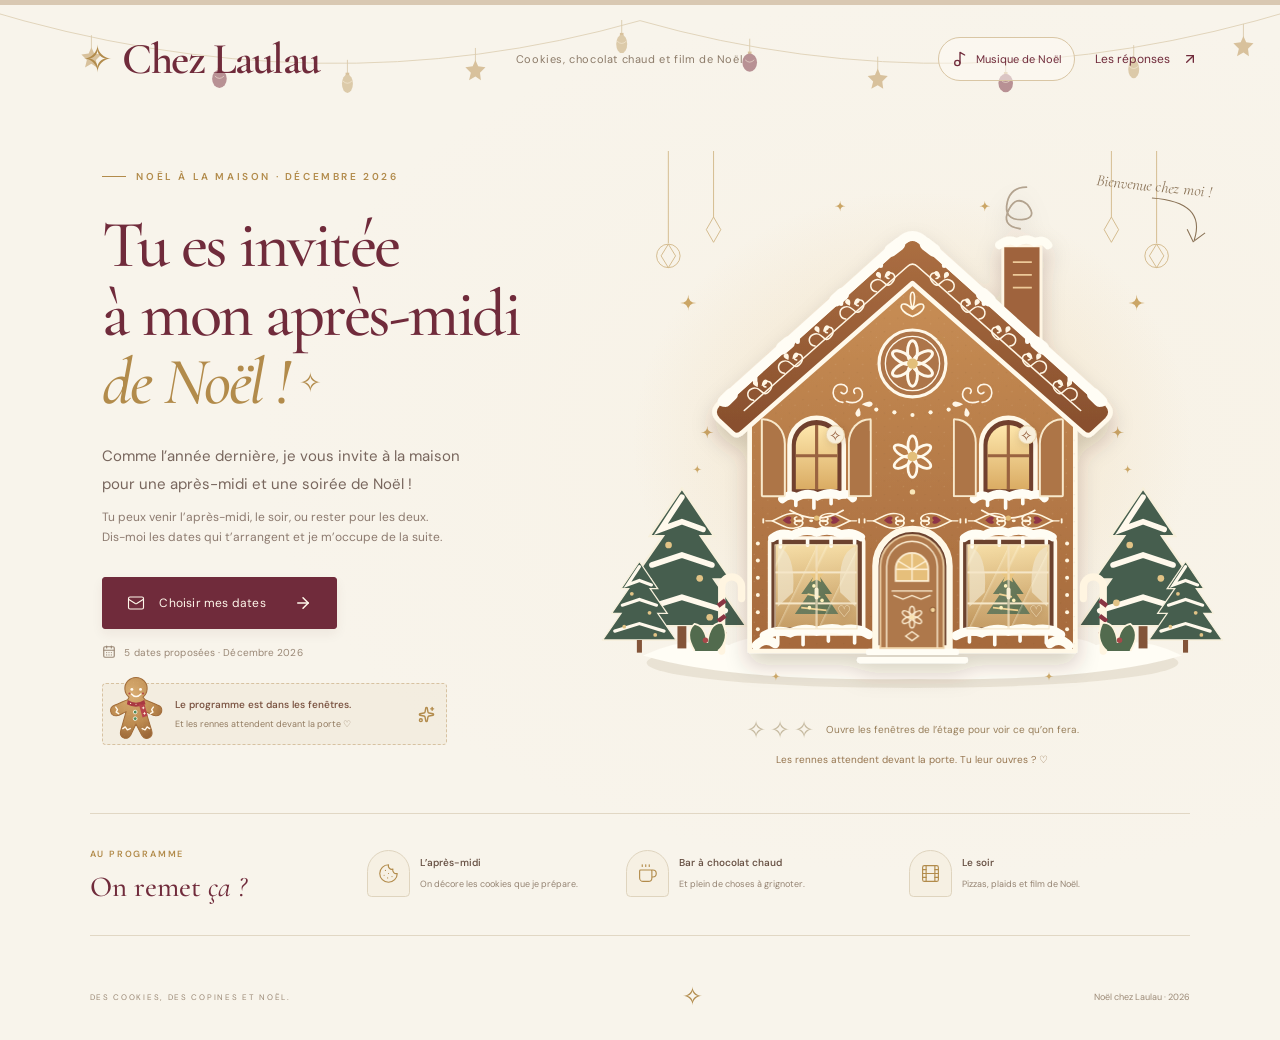
==== commit 44d7b4d4: "Integrer Santa Claus Is Coming to Town depuis YouTube de 08:41 a 11:20" ====
--- a/docs/index.html
+++ b/docs/index.html
@@ -7,8 +7,8 @@
     <title>Noël chez Laulau · Une soirée à partager</title>
     <meta name="description" content="Une maison en pain d’épices, de petits rennes et une invitation à partager. Choisis tes disponibilités pour Noël chez Laulau." />
     <link rel="icon" type="image/svg+xml" href="./favicon.svg" />
-    <script type="module" crossorigin src="./assets/index-COkKijnD.js"></script>
-    <link rel="stylesheet" crossorigin href="./assets/index-D1hFAdyc.css">
+    <script type="module" crossorigin src="./assets/index-D1_KEXuV.js"></script>
+    <link rel="stylesheet" crossorigin href="./assets/index-QEmzPHuP.css">
   </head>
   <body>
     <div id="root"></div>
--- a/docs/assets/index-QEmzPHuP.css
+++ b/docs/assets/index-QEmzPHuP.css
@@ -0,0 +1 @@
+@import "https://fonts.googleapis.com/css2?family=Cormorant+Garamond:ital,wght@0,400;0,500;0,600;1,400;1,500;1,600&family=DM+Sans:wght@400;450;500;550;600;650;700&display=swap";:root{--paper:#f8f4eb;--burgundy:#702b3b;--burgundy-dark:#4d1c29;--gold:#b28b4b;--ink:#513d37;--muted:#87766a;--line:#e1d7c4}*{box-sizing:border-box}html{scroll-behavior:smooth}body{background:var(--paper);color:var(--ink);-webkit-font-smoothing:antialiased;margin:0;font-family:DM Sans,Arial,sans-serif;font-size:14px}button,a,input{-webkit-tap-highlight-color:transparent}button,input{font:inherit}button{cursor:pointer}button:disabled{cursor:wait;opacity:.65}a{color:inherit}button:focus-visible,a:focus-visible{outline:2px solid var(--gold);outline-offset:5px}input:focus-visible{outline:2px solid var(--burgundy);outline-offset:3px}::selection{color:var(--burgundy-dark);background:#e7cdd0}.christmas-site{background-image:radial-gradient(at 83% 37%,#e9dfc53d,#0000 50%),url("data:image/svg+xml,%3Csvg viewBox='0 0 140 140' xmlns='http://www.w3.org/2000/svg'%3E%3Cfilter id='n'%3E%3CfeTurbulence type='fractalNoise' baseFrequency='.8' numOctaves='3' stitchTiles='stitch'/%3E%3C/filter%3E%3Cpath fill='%238c6b50' filter='url(%23n)' opacity='.035' d='M0 0h140v140H0z'/%3E%3C/svg%3E");min-height:100svh;position:relative;overflow-x:clip}.top-rule{background:var(--burgundy);height:5px}.site-header{justify-content:space-between;align-items:center;gap:24px;max-width:1440px;height:108px;margin:auto;padding:0 6.4%;display:flex}.wordmark{letter-spacing:-1px;white-space:nowrap;color:var(--burgundy);align-items:center;font-family:Cormorant Garamond,Georgia,serif;font-size:30px;font-weight:600;text-decoration:none;display:flex}.brand-star{color:var(--gold);margin-right:11px;font-family:Georgia,serif;font-size:35px;font-weight:400}.brand-dot{color:var(--gold)}.header-season{color:#8c7b69;letter-spacing:.6px;font-size:11px}.header-link{color:var(--burgundy);background:0 0;border:0;align-items:center;gap:12px;padding:10px 0;font-size:12px;display:flex}.hero{grid-template-columns:.92fr 1.18fr;align-items:center;max-width:1440px;min-height:640px;margin:auto;padding:28px 4% 50px 8%;display:grid;position:relative}.hero-copy{z-index:1;padding:15px 0 30px;position:relative}.eyebrow{color:var(--gold);letter-spacing:2.6px;align-items:center;gap:10px;margin-bottom:28px;font-size:10px;font-weight:600;display:flex}.eyebrow span{background:var(--gold);width:24px;height:1px}.eyebrow span:last-child{display:none}h1{letter-spacing:-2.5px;color:var(--burgundy);margin:0 0 25px;font-family:Cormorant Garamond,Georgia,serif;font-size:clamp(58px,5.2vw,82px);font-weight:500;line-height:1.03}h1 em{color:var(--gold);font-weight:500}.title-star{color:var(--gold);vertical-align:middle;margin-left:10px;font-size:.4em;display:inline-block;transform:translateY(-7px)}.hero-description{color:#78665d;margin:0 0 8px;font-size:15px;line-height:1.9}.hero-subcopy{color:#8c7a6f;margin:0 0 30px;font-size:12px;line-height:1.7}.primary-button{background:var(--burgundy);border:1px solid var(--burgundy);color:#fff8eb;letter-spacing:.2px;border-radius:3px;justify-content:center;align-items:center;gap:14px;min-height:52px;padding:14px 24px;font-size:12px;transition:background .2s,transform .2s,box-shadow .2s;display:inline-flex;box-shadow:0 5px 12px #541c2510}.primary-button:hover{background:var(--burgundy-dark);transform:translateY(-2px);box-shadow:0 8px 20px #541c2520}.primary-button svg:last-child{margin-left:14px}.hero-note{color:#998775;letter-spacing:.1px;align-items:center;gap:8px;margin-top:16px;font-size:10px;display:flex}.house-scene{align-self:center;min-width:0;margin-top:-30px;position:relative}.house-button{background:0 0;border:none;width:100%;padding:0;transition:transform .5s;display:block;position:relative}.house-button:hover{transform:translateY(-6px)rotate(.5deg)}.house-button svg{width:100%;height:auto;display:block}.scene-caption{color:#8b7458;z-index:1;pointer-events:none;font-family:Cormorant Garamond,Georgia,serif;font-size:18px;font-style:italic;position:absolute;top:6%;right:3%;transform:rotate(6deg)}.scene-caption svg{width:62px;height:47px;margin-left:auto;display:block}.house-hint{letter-spacing:.5px;color:#a08053;justify-content:center;align-items:center;gap:12px;margin-top:-7px;font-size:10px;display:flex;position:relative}.tiny-sparkle{font-size:17px}.how-it-works{border-top:1px solid var(--line);border-bottom:1px solid var(--line);grid-template-columns:1.08fr 1fr 1.1fr 1.18fr;align-items:center;gap:25px;max-width:1212px;margin:0 auto 44px;padding:29px 0 31px;display:grid}.mini-label{letter-spacing:1.8px;color:var(--gold);margin:0 0 10px;font-size:9px;font-weight:600}.section-aside p{color:var(--burgundy);margin:8px 0 0;font-family:Cormorant Garamond,Georgia,serif;font-size:29px;font-weight:500}.section-aside p em{font-weight:400}.step{align-items:center;gap:14px;display:flex}.step-icon{color:var(--gold);background:#f6f0e3;border:1px solid #dfd4be;border-radius:24px 24px 5px 5px;flex-shrink:0;justify-content:center;align-items:center;width:43px;height:47px;display:flex}.step h2{color:#675043;margin:0 0 8px;font-size:11px;font-weight:550}.step p{color:#948372;margin:0;font-size:10px;line-height:1.6}.site-footer{color:#9b8976;justify-content:space-between;align-items:center;gap:20px;max-width:1212px;margin:auto;padding-bottom:27px;font-size:9px;display:flex}.site-footer>span:first-child{letter-spacing:1.7px;font-size:8px}.footer-flower{color:var(--gold);font-size:25px}.skip-link{background:var(--burgundy);color:#fff;z-index:100;padding:12px;position:fixed;top:-100px;left:10px}.skip-link:focus{top:10px}.invitation-dialog{color:var(--ink);width:min(560px,100vw - 32px);max-height:calc(100svh - 40px);box-shadow:none;background:0 0;border:0;margin:auto;padding:0;overflow:visible}.invitation-dialog::backdrop{-webkit-backdrop-filter:blur(7px);backdrop-filter:blur(7px);background:#30151bcc;animation:.3s backdrop-in}.letter{background:var(--paper);scrollbar-width:thin;scrollbar-color:#ccb794 transparent;border:1px solid #ddc9a5;border-radius:4px;max-height:calc(100svh - 40px);padding:31px 38px 27px;position:relative;overflow-y:auto;box-shadow:0 25px 90px #210c1940}.letter:before{content:"";pointer-events:none;border:1px solid #e3d8c2;border-radius:2px;position:absolute;inset:9px}.close-button{width:34px;height:34px;color:var(--burgundy);z-index:2;background:#eee5d8;border:0;border-radius:50%;place-items:center;display:grid;position:absolute;top:18px;right:18px}.close-button:hover{background:#e8d7c8}.letter-ornament{color:var(--gold);justify-content:center;align-items:center;gap:11px;margin-bottom:15px;font-size:24px;display:flex}.letter-ornament span{background:#d4b984;width:55px;height:1px}.letter>.mini-label,.letter>.letter-intro,.letter>h2{text-align:center}.letter h2{letter-spacing:-1px;color:var(--burgundy);margin:0 0 13px;font-family:Cormorant Garamond,Georgia,serif;font-size:39px;font-weight:500;line-height:1.1}.letter h2 em{color:var(--gold);font-weight:500}.letter-intro{color:#8a7465;margin:0 0 24px;font-size:12px;line-height:1.8}.name-fields{grid-template-columns:1fr 1fr;gap:14px;margin-bottom:22px;display:grid}.name-fields label{flex-direction:column;gap:8px;font-size:11px;font-weight:550;display:flex}.name-fields input{width:100%;min-width:0;color:var(--burgundy);background:#fffcf5;border:1px solid #ddcfb8;border-radius:3px;padding:11px 13px;font-size:13px}.name-fields input::placeholder{color:#af9e8c}fieldset{border:0;margin:0;padding:0}legend{margin-bottom:6px;padding:0;font-size:12px;font-weight:600}.field-help{color:#927c6b;margin:0 0 12px;font-size:11px}.date-choices{grid-template-columns:1fr 1fr;gap:8px;display:grid}.date-choice{cursor:pointer;background:#fdf9f1;border:1px solid #dfd2bd;border-radius:3px;align-items:center;gap:12px;min-height:64px;padding:11px 12px;transition:border .15s,background .15s;display:flex;position:relative}.date-choice:last-child{grid-column:1/-1}.date-choice.selected{border-color:var(--burgundy);background:#f0e4e1}.date-choice:hover{border-color:var(--gold)}.date-choice:focus-within{outline:2px solid var(--gold);outline-offset:2px}.date-choice input{opacity:0;width:1px;height:1px;position:absolute}.date-day{color:var(--burgundy);min-width:30px;font-family:Cormorant Garamond,Georgia,serif;font-size:33px;line-height:1}.date-details{flex-direction:column;gap:3px;display:flex}.date-details strong{text-transform:capitalize;font-size:11px;font-weight:550}.date-details>span{color:#947e6b;font-size:9px}.checkbox-art{color:#fff6e9;border:1px solid #c6b39a;border-radius:3px;flex-shrink:0;place-items:center;width:18px;height:18px;margin-left:auto;display:grid}.selected .checkbox-art{background:var(--burgundy);border-color:var(--burgundy)}.selection-count{color:#987b5d;min-height:16px;margin:13px 0 17px;font-size:10px}.submit-button{width:100%;min-height:47px;padding:12px;font-size:12px;display:flex}.privacy-note{color:#968677;text-align:center;max-width:340px;margin:12px auto 0;font-size:9px;line-height:1.7}.letter-signature{color:#98764b;text-align:center;margin-top:19px;font-family:Cormorant Garamond,Georgia,serif;font-size:17px}.letter-signature em{color:var(--burgundy);margin-left:4px;font-size:26px}.error-message{border-left:2px solid var(--burgundy);color:var(--burgundy);background:#f2e1df;margin:10px 0 16px;padding:11px 12px;font-size:11px;line-height:1.6}.text-button{text-underline-offset:4px;color:var(--burgundy);background:0 0;border:0;justify-content:center;align-items:center;gap:6px;margin:auto;padding:13px 10px;font-size:11px;text-decoration:underline;display:flex}.text-button:hover{color:var(--gold)}.success-content{text-align:center;padding-top:9px}.success-icon{width:56px;height:56px;color:var(--burgundy);background:#f0e6d2;border:1px solid #c9b189;border-radius:50%;place-items:center;margin:0 auto 25px;display:grid}.saved-dates{text-align:left;background:#f0e9db;border-radius:4px;flex-direction:column;gap:11px;margin:23px 0 27px;padding:20px 25px;display:flex}.saved-dates span{text-transform:capitalize;color:#795b46;align-items:center;gap:12px;font-size:12px;display:flex}.saved-dates svg{color:var(--gold)}.success-content h2{overflow-wrap:anywhere}.reply-total{color:#8b6e4b;border-top:1px solid var(--line);border-bottom:1px solid var(--line);justify-content:center;align-items:center;gap:9px;margin-bottom:20px;padding:12px 0;font-size:11px;display:flex}.results-list{flex-direction:column;gap:18px;margin:20px 0 25px;display:flex}.result-heading{text-transform:capitalize;justify-content:space-between;align-items:center;font-size:12px;display:flex}.result-heading strong{color:var(--burgundy);align-items:center;gap:6px;font-size:12px;display:flex}.result-bar{background:#e7ddca;border-radius:4px;height:4px;margin:9px 0 7px;overflow:hidden}.result-bar span{background:var(--burgundy);border-radius:4px;height:100%;transition:width .6s;display:block}.result-row p{color:#99816b;overflow-wrap:anywhere;margin:0;font-size:10px;line-height:1.5}.empty-note{color:#8a7465;text-align:center;font-size:12px;line-height:1.7}.results-state{text-align:center;color:var(--muted);flex-direction:column;align-items:center;gap:13px;padding:30px 0;font-size:12px;display:flex}.spinner{border:1.5px solid;border-right-color:#0000;border-radius:50%;width:16px;height:16px;animation:1s linear infinite spin;display:inline-block}.back-button{text-decoration:none}.envelope{perspective:1000px;pointer-events:none;z-index:3;width:100%;height:350px;animation:1.4s cubic-bezier(.2,.6,.3,1) both envelope-enter;position:absolute;top:calc(50% - 175px)}.envelope-back{background:#6b2739;border:1px solid #c6a15f;border-radius:5px;position:absolute;inset:0;box-shadow:0 30px 70px #210b2260}.envelope-flap{clip-path:polygon(0 0,100% 0,50% 57%);transform-origin:top;z-index:4;background:#84374a;border-top:1px solid #d1ac72;animation:1.4s both flap-open;position:absolute;inset:0}.envelope-front{clip-path:polygon(0 0,50% 55%,100% 0,100% 100%,0 100%);z-index:5;background:linear-gradient(25deg,#793246,#a05a66);border-radius:5px;position:absolute;inset:0}.envelope-seal{color:#fff4d8;z-index:6;background:#b68d4a;border:3px double #e5c186;border-radius:50%;place-items:center;width:52px;height:52px;font-family:Cormorant Garamond,Georgia,serif;font-size:30px;animation:1.4s both seal-disappear;display:grid;position:absolute;top:calc(50% - 9px);left:calc(50% - 26px)}.with-envelope .letter{animation:1.4s cubic-bezier(.2,.65,.3,1) both letter-emerge}.results-dialog .letter{animation:.3s both results-enter}@keyframes backdrop-in{0%{-webkit-backdrop-filter:blur();backdrop-filter:blur();background:0 0}to{-webkit-backdrop-filter:blur(7px);backdrop-filter:blur(7px);background:#30151bcc}}@keyframes envelope-enter{0%{opacity:0;transform:scale(.28)translateY(90px)}17%{opacity:1}35%{transform:scale(.9)}65%{opacity:1;transform:scale(1)}to{opacity:0;visibility:hidden;transform:scale(1.09)translateY(100px)}}@keyframes flap-open{0%,30%{transform:rotateX(0)}64%,to{transform:rotateX(180deg)}}@keyframes seal-disappear{0%,30%{opacity:1;transform:scale(1)}45%,to{opacity:0;transform:scale(.5)}}@keyframes letter-emerge{0%,40%{opacity:0;transform:scale(.52)translateY(100px)}58%{opacity:1;transform:scale(.76)translateY(60px)}to{opacity:1;transform:scale(1)translateY(0)}}@keyframes results-enter{0%{opacity:0;transform:translateY(20px)scale(.96)}to{opacity:1;transform:none}}@keyframes spin{to{transform:rotate(360deg)}}@media (width>=1600px){.hero{min-height:720px}.site-header{height:125px}}@media (width<=1300px){.how-it-works,.site-footer{margin-left:7%;margin-right:7%}.how-it-works{gap:20px}.step{gap:10px}.step p{font-size:9px}.step h2{font-size:10px}.hero{min-height:590px}.scene-caption{font-size:16px;top:4%;right:0}}@media (width<=1000px){.hero{grid-template-columns:1fr 1.08fr;min-height:550px;padding-left:6%;padding-right:3%}h1{font-size:64px}.hero-description{font-size:13px}.scene-caption{font-size:14px;top:-1%}.how-it-works{grid-template-columns:1fr 1fr;gap:27px;padding:25px 0}.section-aside{grid-row:span 1}.step p{font-size:10px}.step h2{font-size:12px}.house-hint{gap:6px;font-size:8px}.house-scene{margin-top:0}.hero-copy{padding-top:0}.header-season{display:none}}@media (width<=700px){.site-header{height:84px;padding:0 6%}.wordmark{font-size:26px}.brand-star{margin-right:8px;font-size:29px}.header-link{gap:5px;font-size:10px}.header-link svg{width:14px}.hero{flex-direction:column;gap:28px;min-height:0;padding:26px 6% 35px;display:flex}.hero-copy{text-align:center;width:100%;padding:0}.eyebrow{letter-spacing:2px;justify-content:center;margin-bottom:21px;font-size:9px}.eyebrow span:last-child{display:block}h1{letter-spacing:-2px;margin-bottom:20px;font-size:64px;line-height:1.01}.hero-description{font-size:13px;line-height:1.8}.hero-subcopy{margin-bottom:22px;font-size:11px}.hero-copy>.primary-button{min-height:49px;padding:13px 21px;font-size:11px}.hero-note{justify-content:center;margin-top:12px;font-size:9px}.house-scene{width:100%;max-width:480px;margin:-9px auto 0}.scene-caption{font-size:14px;top:4%;right:2%}.scene-caption svg{height:35px}.house-hint{margin-top:-6px;font-size:9px}.how-it-works{grid-template-columns:1fr;gap:23px;margin:0 7% 24px;padding:26px 7%}.section-aside{border-bottom:1px solid var(--line);padding-bottom:20px}.section-aside p{font-size:31px}.step h2{font-size:12px}.step p{font-size:11px}.step{gap:16px}.site-footer{flex-wrap:wrap;gap:12px;margin:0 7%;padding-bottom:20px;font-size:9px}.site-footer>span:first-child{letter-spacing:1.2px;font-size:7px}.footer-flower{display:none}}@media (width<=420px){h1{font-size:58px}.house-scene{margin-top:-10px}.scene-caption{font-size:12px;right:0}.letter{padding:28px 23px 23px}.letter h2{font-size:33px}.date-choice{gap:8px;padding:10px 9px}.date-details strong{font-size:10px}.date-details>span{font-size:8px}.date-day{min-width:26px;font-size:30px}.checkbox-art{width:16px;height:16px}.name-fields{gap:10px}.date-choices{gap:7px}.close-button{top:14px;right:14px}.letter-intro{font-size:11px}.envelope{height:260px;top:calc(50% - 130px)}}@media (prefers-reduced-motion:reduce){*,:before,:after{scroll-behavior:auto!important;transition-duration:.01ms!important;animation-duration:.01ms!important;animation-iteration-count:1!important}.envelope{display:none}.with-envelope .letter{animation:none}}.site-header{z-index:2;position:relative}.hero{padding-top:42px;padding-bottom:38px}.christmas-garland{opacity:.5;pointer-events:none;height:92px;position:absolute;inset:5px 0 auto;overflow:hidden}.christmas-garland svg{width:100%;min-width:700px;height:100%;position:absolute;left:50%;transform:translate(-50%)}.header-actions{align-items:center;gap:20px;display:flex}.snow-toggle{color:#ad977b;background:#f9f3e8;border:1px solid #d9c8ab;border-radius:50%;place-items:center;width:33px;height:33px;transition:background .2s,color .2s;display:grid}.snow-toggle.snow-on{color:var(--burgundy);background:#efe0da;border-color:#cdb397}.snow-toggle:hover{background:#e8d7c8}.snowfall{z-index:8;pointer-events:none;position:fixed;inset:0;overflow:hidden}.snowfall>span{color:#c6ac79;text-shadow:0 0 8px #fff8e6;animation:linear infinite snow-drift;position:absolute;top:-40px}.ginger-whisper{background:#ece3d170;border:1px dashed #d7c2a1;border-radius:4px;align-items:center;gap:6px;max-width:345px;margin-top:24px;padding:0 11px 0 0;text-decoration:none;transition:background .2s,transform .2s;display:flex}.ginger-whisper:hover{background:#eee0c7;transform:rotate(-1deg)}.ginger-whisper>.ginger-friend{flex-shrink:0;width:66px;height:76px;margin-top:-12px;margin-bottom:-4px;transition:transform .3s}.ginger-whisper:hover>.ginger-friend{transform:rotate(-12deg)}.ginger-whisper>span{text-align:left;flex-direction:column;gap:6px;line-height:1.4;display:flex}.ginger-whisper strong{color:#7a5341;font-size:10px;font-weight:550}.ginger-whisper>span>span{color:#927b60;font-size:9px}.ginger-whisper>svg:last-child{color:var(--gold);flex-shrink:0;margin-left:auto}.house-scene{margin-top:-12px}.house-playground{scroll-margin-top:25px;position:relative}.house-art{position:relative}.house-art>svg{width:100%;height:auto;transition:filter 1s;display:block}.house-enchanted .house-art>svg{filter:drop-shadow(0 0 30px #d4af6166)}.house-playground .scene-caption{top:4%;right:3%}.house-hotspot{color:#f8e7c3;isolation:isolate;background:0 0;border:0;min-width:40px;min-height:40px;padding:0;position:absolute;transform:translate(-50%,-50%)}.house-hotspot:focus-visible{outline-offset:3px;border-radius:4px;outline:2px solid #dbb66f}.cocoa-hotspot{width:9.5%;height:14.5%;top:59.2%;left:34.85%}.biscuit-hotspot{width:9.5%;height:14.5%;top:59.2%;left:65.15%}.gift-hotspot{border:1px solid #0000;border-radius:4px;width:8.5%;height:6.9%;top:81.2%;left:34.85%}.gift-hotspot:hover{background:#eedcaf22;border-color:#ffe2a4}.door-hotspot{border-radius:45% 45% 0 0;width:15%;height:23%;top:78.8%;left:50%}.door-hotspot:hover{background:#ffd47b1a;box-shadow:0 0 25px #f2cd8a44}.window-shutter{transform-origin:0;backface-visibility:visible;background:linear-gradient(90deg,#6a2939,#944958);border:1.5px solid #f4ddbb;border-radius:46% 46% 2px 2px;transition:transform .65s,box-shadow .4s;position:absolute;inset:3%;box-shadow:inset 0 0 0 4px #873d4d}.window-shutter:before{content:"";border:1px dashed #d7b77c;border-radius:45% 45% 2px 2px;position:absolute;inset:15% 16% 12%}.window-shutter:after{content:"";background:#f3d28d;border-radius:50%;width:4px;height:4px;position:absolute;top:55%;right:12%}.house-hotspot:hover .window-shutter{transform:perspective(250px)rotateY(-27deg)}.house-hotspot.found .window-shutter{transform:perspective(250px)rotateY(-110deg);box-shadow:0 0 20px #e1b97155}.hotspot-sparkle{color:#925a38;pointer-events:none;background:#f8efdc;border:1px solid #ecd6ac;border-radius:50%;place-items:center;width:25px;height:25px;font-size:19px;animation:3s ease-in-out infinite secret-beckon;display:grid;position:absolute;top:-5px;right:-5px;box-shadow:0 2px 8px #49211a22}.found .hotspot-sparkle{color:#6a2939;background:#d7b577;animation:none}.door-whisper{white-space:nowrap;color:#733140;background:#f7e7c8;border:1px solid #b58b59;align-items:center;gap:4px;padding:5px 7px;font-family:Cormorant Garamond,Georgia,serif;font-size:13px;display:flex;position:absolute;bottom:28%;left:50%;transform:translate(-50%)rotate(-8deg);box-shadow:0 2px 5px #371a2420}.secret-counter{color:#977e5a;text-align:center;justify-content:center;align-items:center;gap:12px;min-height:42px;margin-top:-3px;font-size:10px;line-height:1.7;display:flex}.discovery-stars{color:#c5b99f;flex-shrink:0;gap:4px;font-size:24px;line-height:1;display:flex}.discovery-stars .is-found{color:#9a6c2e;text-shadow:0 0 12px #e7b95b88}.house-fairy-lights{pointer-events:none;position:absolute;inset:0}.house-fairy-lights i{opacity:0;background:#f5d693;border-radius:50%;width:6px;height:6px;transition:opacity 1s;position:absolute}.house-enchanted .house-fairy-lights i{opacity:1;animation:2.7s infinite alternate fairy-twinkle;box-shadow:0 0 12px 3px #ffdb9b}.secret-note{z-index:4;background:#fff9ed;border:1px solid #d7be91;border-radius:5px;align-items:center;gap:6px;width:min(380px,94%);padding:19px 23px 19px 13px;animation:.4s secret-unfold;display:flex;position:absolute;bottom:54px;right:4%;transform:rotate(-1.5deg);box-shadow:0 13px 45px #56213233}.secret-note:before{content:"";pointer-events:none;border:1px solid #eadfc9;border-radius:2px;position:absolute;inset:5px}.secret-close{width:25px;height:25px;color:var(--burgundy);z-index:2;background:#f1e7d6;border:0;border-radius:50%;place-items:center;display:grid;position:absolute;top:9px;right:9px}.secret-illustration{flex:0 0 103px;place-items:center;display:grid}.secret-copy .mini-label{letter-spacing:1.3px;margin:0 0 7px;font-size:7px;line-height:1.5}.secret-copy h3{color:var(--burgundy);margin:0 0 8px;font-family:Cormorant Garamond,Georgia,serif;font-size:24px;font-weight:500;line-height:1.05}.secret-copy>p:not(.mini-label){color:#8c7059;min-height:34px;margin:0 0 7px;font-size:10px;line-height:1.7}.secret-action{color:var(--burgundy);text-align:left;background:0 0;border:0;border-bottom:1px solid #d6bc95;padding:5px 0;font-size:10px}.secret-action:hover{color:#ac8042}.cocoa-steam{animation:3s ease-in-out infinite steam-rise}.ginger-friend.waving{transform-origin:50% 90%;animation:.8s ease-in-out 2 ginger-wave}.fortune-star{color:#c3a265;font-size:105px;line-height:1;animation:3s ease-in-out infinite star-breathe;position:relative}.fortune-star span{color:#fff6e5;place-items:center;font-size:27px;display:grid;position:absolute;inset:0}.with-envelope{width:min(590px,100vw - 32px)}.letter h2{overflow-wrap:anywhere}.letter .letter-intro{margin-bottom:20px}.letter .name-fields{margin-bottom:19px}.date-tree{aspect-ratio:460/400;width:100%;max-width:460px;margin:-3px auto 0;position:relative}.tree-drawing{width:100%;height:100%;display:block;overflow:visible}.tree-lights circle{fill:#9aa181;transition:fill .3s,filter .3s}.tree-awake .tree-lights circle{fill:#ffe1a0;filter:drop-shadow(0 0 4px #ffe1a0);animation:3s infinite alternate fairy-twinkle}.tree-top-star{transition:fill .4s,filter .4s}.tree-awake .tree-top-star{fill:#e4ba68;filter:drop-shadow(0 0 8px #f7d48b)}.tree-gifts{opacity:.45;transition:opacity .5s}.tree-awake .tree-gifts{opacity:1}.date-bauble{z-index:1;background:0 0;border:0;flex-direction:column;align-items:center;gap:5px;width:68px;min-height:90px;padding:0;display:flex;position:absolute;transform:translate(-50%,-50%)}.date-bauble:hover .bauble-ball{transform:rotate(9deg);box-shadow:0 3px 20px #fce6ae88}.date-bauble:focus-visible{outline-offset:3px;border-radius:25px;outline:2px solid #c39a55}.bauble-ball{color:#fff2d8;background:radial-gradient(circle at 28% 23%,#ab5a68,#682438 80%);border:1.5px solid #f5dca6;border-radius:50%;flex-direction:column;justify-content:center;align-items:center;width:62px;height:63px;transition:background .25s,box-shadow .25s,transform .25s;display:flex;position:relative;box-shadow:inset -7px -5px 10px #46192466,0 5px 6px #1e2e251f}.bauble-ball:before{content:"";border:1px dashed #e9cf9880;border-radius:50%;position:absolute;inset:5px}.bauble-cap{background:#d2b174;border:1px solid #f2d9a5;border-radius:2px 2px 0 0;width:13px;height:7px;margin-bottom:-5px;position:relative}.bauble-cap:before{content:"";background:#e0c38d;width:1px;height:18px;position:absolute;bottom:7px;left:5px}.bauble-number{font-family:Cormorant Garamond,Georgia,serif;font-size:30px;line-height:.95}.bauble-month{letter-spacing:1.4px;font-size:7px;line-height:1.7}.bauble-weekday{text-transform:capitalize;color:#5f3d33;white-space:nowrap;background:#f9f1de;border:1px solid #deca9e;border-radius:10px;padding:3px 8px;font-size:9px;box-shadow:0 2px 3px #324e3b12}.is-lit .bauble-ball{color:#5b2931;background:radial-gradient(circle at 28% 23%,#ffe9ad,#c89a47 85%);border-color:#ffefb9;animation:.4s bauble-pop;box-shadow:0 0 22px 5px #f5d28877,inset -4px -5px 10px #c7944622}.is-lit .bauble-ball:before{border-color:#99733e88}.is-lit .bauble-weekday{background:#eed49f;border-color:#c39b54}.bauble-check{color:#fff0ce;background:#713043;border:1px solid #f8db99;border-radius:50%;width:18px;height:18px;padding:2px;position:absolute;top:0;right:-2px}.tree-whisper{text-align:center;color:#a1855b;font-family:Cormorant Garamond,Georgia,serif;font-size:17px;font-style:italic;position:absolute;bottom:0;left:0;right:0}.letter .selection-count{text-align:center;min-height:19px;margin:10px 0 18px;font-size:11px;line-height:1.7}.success-friend{max-width:155px;margin:-5px auto 8px;position:relative}.success-friend svg{width:105px;height:120px;margin:auto;display:block}.success-bubble{color:var(--burgundy);background:#f0e3c9;border:1px solid #d4ba89;border-radius:15px 15px 15px 0;padding:8px 11px;font-family:Cormorant Garamond,Georgia,serif;font-size:16px;position:absolute;top:10px;right:-40px;transform:rotate(6deg)}.delivery-content{text-align:center;padding:12px 0 20px}.delivery-content h2{font-size:36px}.delivery-content .letter-intro{margin:0}.delivery-stage{aspect-ratio:320/220;width:min(320px,100%);margin:24px auto 16px;position:relative;overflow:hidden}.mailbox-drawing{width:100%;height:100%}.travelling-letter{color:#a27a47;background:#fff3da;border:1px solid #c29858;place-items:center;width:65px;height:46px;animation:2.1s cubic-bezier(.4,0,.4,1) forwards deliver-letter;display:grid;position:absolute;top:30%;left:6%}.travelling-letter>span{color:#ffe5bf;background:#7b3043;border-radius:50%;padding:0 3px;font-size:12px;position:absolute;top:16px;left:26px}.delivery-heart{color:#ad7b42;opacity:0;animation:1.4s ease-out .8s both delivery-hearts;position:absolute}.heart-one{font-size:30px;top:25%;left:58%}.heart-two{font-size:21px;animation-delay:1s;top:15%;left:38%}.heart-three{font-size:25px;animation-delay:1.2s;top:10%;left:72%}.festive-table{isolation:isolate;height:200px;margin:0 0 12px;position:relative}.table-cloth{background:#823c49;border:6px solid #efe0be;border-radius:65px;outline:1px solid #c8b28d;position:absolute;inset:41px 8px 39px;overflow:hidden;box-shadow:0 9px #dfd2b9,0 12px 20px #6b42221a}.table-cloth:before{content:"";border:1px dashed #d1ad7a;border-radius:60px;position:absolute;inset:8px}.table-runner{background:#efe3c7;border-left:2px solid #c7b28e;border-right:2px solid #c7b28e;width:56px;position:absolute;top:0;bottom:0;left:calc(50% - 28px)}.table-centrepiece{color:#e2bf80;background:#4d6549;border:3px dotted #c4b17a;border-radius:50%;place-items:center;width:46px;height:46px;font-size:29px;display:grid;position:absolute;top:calc(50% - 23px);left:calc(50% - 23px)}.table-candle{background:#fff1d2;border-bottom:3px solid #c9a66b;border-radius:3px;width:12px;height:25px;position:absolute;top:calc(50% - 12px)}.table-candle:before{content:"";background:#e5ba61;border-radius:60% 50% 50%;width:6px;height:10px;animation:2s infinite alternate candle-flicker;position:absolute;top:-9px;left:3px;box-shadow:0 0 10px #ffe1a0}.candle-left{left:calc(50% - 69px)}.candle-right{right:calc(50% - 69px)}.table-guest{z-index:1;flex-direction:column;align-items:center;width:26%;display:flex;position:absolute;transform:translate(-50%)}.guest-0,.guest-1,.guest-2{top:9px}.guest-3,.guest-4,.guest-5{flex-direction:column-reverse;bottom:6px}.guest-0,.guest-3{left:22%}.guest-1,.guest-4{left:50%}.guest-2,.guest-5{left:78%}.guest-plate{color:#a97d4a;background:#fbf3dd;border:3px double #d9c5a0;border-radius:50%;place-items:center;width:35px;height:35px;font-size:15px;display:grid}.guest-name{color:#752c3e;text-overflow:ellipsis;white-space:nowrap;background:#fffbef;border:1px solid #d8c4a1;max-width:100%;padding:5px 9px;font-family:Cormorant Garamond,Georgia,serif;font-size:15px;line-height:1.1;overflow:hidden;transform:rotate(-4deg);box-shadow:0 2px 3px #5224160a}.guest-1 .guest-name,.guest-5 .guest-name{transform:rotate(4deg)}.table-empty-note{text-align:center;color:#a18259;width:100%;font-family:Cormorant Garamond,Georgia,serif;font-size:19px;font-style:italic;position:absolute;bottom:3px}.table-extra{color:#92734e;font-size:10px;position:absolute;bottom:-12px;right:0}@keyframes snow-drift{0%{transform:translateY(-25px)rotate(0)}to{transform:translate(55px,calc(100svh + 80px))rotate(160deg)}}@keyframes secret-beckon{0%,70%,to{transform:scale(1)}85%{transform:scale(1.15)rotate(10deg)}}@keyframes secret-unfold{0%{opacity:0;transform:translateY(18px)rotate(3deg)scale(.94)}to{opacity:1;transform:translateY(0)rotate(-1.5deg)scale(1)}}@keyframes steam-rise{0%,to{opacity:.4;transform:translateY(2px)}50%{opacity:.85;transform:translateY(-5px)}}@keyframes ginger-wave{0%,to{transform:rotate(0)}25%{transform:rotate(-12deg)}75%{transform:rotate(12deg)}}@keyframes star-breathe{0%,to{transform:scale(.96)rotate(-6deg)}50%{transform:scale(1.04)rotate(6deg)}}@keyframes fairy-twinkle{0%{opacity:.5}to{opacity:1}}@keyframes bauble-pop{0%{transform:scale(.86)rotate(-8deg)}70%{transform:scale(1.12)rotate(5deg)}to{transform:scale(1)}}@keyframes deliver-letter{0%{opacity:0;transform:translate(-30px,70px)rotate(-18deg)scale(.8)}20%{opacity:1;transform:translate(0)rotate(-8deg)scale(1)}45%{transform:translate(65px,-20px)rotate(8deg)}75%{opacity:1;transform:translate(105px,8px)rotate(0)scale(.45)}90%,to{opacity:0;transform:translate(122px,15px)scale(.08)}}@keyframes delivery-hearts{0%{opacity:0;transform:translateY(18px)scale(.4)}35%{opacity:1}to{opacity:0;transform:translateY(-35px)scale(1.2)rotate(10deg)}}@keyframes candle-flicker{0%{transform:rotate(-6deg)scale(.9)}to{transform:rotate(6deg)scale(1.1)}}@media (width<=1000px){.ginger-whisper{max-width:320px}.ginger-whisper strong{font-size:9px}.ginger-whisper>span>span{font-size:8px}.secret-note{width:330px;max-width:98%;bottom:50px;right:0}.secret-illustration{flex-basis:85px}.secret-illustration>svg{width:90px;height:105px}.secret-copy h3{font-size:22px}.secret-copy>p:not(.mini-label){font-size:9px}.secret-copy .mini-label{font-size:6px}.secret-counter{gap:7px;font-size:9px}.hotspot-sparkle{width:21px;height:21px;font-size:16px}.scene-caption{top:2%}}@media (width<=700px){.hero{gap:36px;padding-top:35px}.header-actions{gap:10px}.snow-toggle{width:28px;height:28px}.snow-toggle svg{width:15px}.header-link{font-size:9px}.christmas-garland{opacity:.32;height:74px}.ginger-whisper{max-width:315px;margin:24px auto 0}.ginger-whisper strong{font-size:10px}.ginger-whisper>span>span{font-size:9px}.house-scene{margin-top:-15px}.house-playground .scene-caption{font-size:14px;top:2%;right:1%}.secret-counter{align-items:center;gap:8px;margin-top:3px;font-size:9px}.discovery-stars{gap:2px;font-size:23px}.secret-note{max-width:94%;padding:17px 21px 17px 10px;bottom:57px;right:3%}.secret-copy h3{font-size:23px}.secret-copy>p:not(.mini-label){font-size:10px}.secret-copy .mini-label{font-size:7px}.secret-action{font-size:10px}.secret-illustration{flex-basis:90px}.secret-illustration>svg{width:95px;height:112px}.house-hotspot{min-width:44px;min-height:44px}.door-whisper{padding:3px 5px;font-size:10px}.door-whisper svg{width:10px}.hotspot-sparkle{width:19px;height:19px;font-size:15px;top:-3px;right:-1px}}@media (width<=420px){.hero .eyebrow{letter-spacing:1.7px;font-size:8px}.letter .name-fields{margin-bottom:17px}.letter .field-help{font-size:10px;line-height:1.6}.date-bauble{gap:4px;width:56px;min-height:78px}.bauble-ball{width:48px;height:49px}.bauble-cap{width:11px;height:6px;margin-bottom:-4px}.bauble-number{font-size:25px}.bauble-month{letter-spacing:.9px;font-size:6px}.bauble-weekday{padding:3px 6px;font-size:8px}.bauble-check{width:17px;height:17px;top:-1px;right:-2px}.bauble-ball:before{inset:4px}.tree-whisper{font-size:15px;bottom:-2px}.letter .selection-count{margin-top:12px;font-size:10px}.secret-copy h3{font-size:22px}.scene-caption{font-size:12px}.secret-counter{font-size:8px}.success-bubble{font-size:15px;right:-23px}.festive-table{height:185px}.guest-name{padding:5px 7px;font-size:13px}.table-cloth{inset:39px 3px 36px}.guest-plate{width:32px;height:32px}.header-link svg{width:12px}}@media (prefers-reduced-motion:reduce){.snowfall{display:none}.cocoa-steam,.ginger-friend,.fortune-star,.tree-lights circle,.table-candle:before{animation:none!important}.travelling-letter,.delivery-heart{display:none}}@media (width<=420px){.site-header{gap:8px}.site-header .wordmark{font-size:23px}.header-actions{gap:6px}.date-tree{min-height:300px}}body{background:#fff;transition:background-color .9s}body.christmas-night{background:#642237}.christmas-site{background-color:#fff;background-image:radial-gradient(at 75% 42%,#f6ecd742,#0000 52%);transition:background-color .9s,color .6s}.christmas-site.night-mode{background-color:#642237;background-image:radial-gradient(at 78% 40%,#a6535640,#0000 52%)}.night-mode .top-rule{background:#d7b888}.night-mode .wordmark,.night-mode h1,.night-mode .header-link,.night-mode .section-aside p{color:#fff1dc}.night-mode h1 em,.night-mode .brand-star,.night-mode .brand-dot,.night-mode .eyebrow,.night-mode .title-star{color:#e7c38c}.night-mode .eyebrow span{background:#e7c38c}.night-mode .header-season,.night-mode .hero-description{color:#eddacf}.night-mode .hero-subcopy,.night-mode .hero-note,.night-mode .step p,.night-mode .site-footer{color:#dabdb0}.night-mode .step h2{color:#fff1dc}.night-mode .mini-label,.night-mode .scene-caption,.night-mode .secret-counter,.night-mode .bay-hint{color:#e0bc87}.night-mode .how-it-works{border-color:#aa768055}.night-mode .step-icon{color:#efd19a;background:#74394a;border-color:#a77870}.night-mode .hero-copy>.primary-button{color:#6c2a3d;background:#f4e2c3;border-color:#f4e2c3}.night-mode .hero-copy>.primary-button:hover{background:#fff2db}.night-mode .ginger-whisper{background:#813e4a66;border-color:#be9181}.night-mode .ginger-whisper strong{color:#f6e4cf}.night-mode .ginger-whisper>span>span{color:#dec1ac}.night-mode .ginger-whisper>svg:last-child{color:#e4c18a}.night-mode .ginger-whisper:hover{background:#944f5b77}.night-mode .footer-flower{color:#e5c18a}.night-mode .christmas-garland{opacity:.85}.night-mode .discovery-stars{color:#a97d78}.night-mode .discovery-stars .is-found{color:#ffe0a5}.night-mode .letter .mini-label,.night-mode .secret-copy .mini-label{color:var(--gold)}.night-mode .letter .primary-button,.night-mode .secret-action{color:#fff4dd}.night-mode .secret-action{color:var(--burgundy)}.snow-weather{color:#ab8a63;place-items:center;width:30px;height:30px;display:grid}.night-mode .snow-weather{color:#e8d1a9}.snowfall>span{color:#0000;background:#bccbd3;border-radius:50%;box-shadow:0 0 3px #dce5e8}.night-mode>.snowfall>span,.invitation-dialog>.snowfall>span{background:#fff;box-shadow:0 0 4px #fff8e5}.invitation-dialog::backdrop{background:#4f192cc9}.invitation-dialog>.snowfall{z-index:0}.invitation-dialog>.letter{z-index:1}.cocoa-hotspot,.biscuit-hotspot{perspective:350px;width:8.9%;height:14.2%;top:54.7%}.house-hotspot .window-shutter{backface-visibility:visible;background:linear-gradient(90deg,#a3653d,#b7804d);border:1.5px solid #fff1d8;border-radius:3px;width:40%;height:80%;inset:15% auto auto;transform:none;box-shadow:inset 0 0 0 3px #9c6038}.house-hotspot .shutter-left{transform-origin:100%;left:-41%}.house-hotspot .shutter-right{transform-origin:0;right:-41%}.window-shutter:before{background:repeating-linear-gradient(0deg,#0000,#0000 11px,#f5dfb52e 12px 13px);border:1px solid #efcf97;border-radius:0;inset:7px 4px}.window-shutter:after{width:3px;height:3px;top:49%;right:3px}.shutter-right:after{left:3px;right:auto}.house-hotspot.found .shutter-left{transform:rotateY(48deg)}.house-hotspot.found .shutter-right{transform:rotateY(-48deg)}.house-hotspot.found{filter:drop-shadow(0 0 12px #ffe3a766)}.hotspot-sparkle{width:19px;height:19px;font-size:15px;top:7px;right:0}.gift-hotspot{color:#b77d49;border:0;border-radius:50%;width:11%;height:8.5%;top:34.9%;left:50%}.gift-hotspot:hover{background:#fff5d31c;border:0}.heart-sparkle{color:#c08d51;font-size:14px;position:absolute;top:5%;right:9%}.door-hotspot{height:21%;top:79.3%}.door-whisper{font-size:11px;bottom:26%}.bay-hotspot{isolation:isolate;width:13.1%;height:15.2%;top:77.75%;overflow:visible}.bay-left{left:34.85%}.bay-right{left:65.15%}.bay-glass-pane{pointer-events:none;background:linear-gradient(116deg,#fff8de33 10%,#fff8de77 12%,#fff8de22 15%,#fff8de11 51%,#fff8de66 52%,#fff8de22 55%);border:1.5px solid #f4e4c5;width:50%;transition:transform 1s,opacity .8s;position:absolute;top:0;bottom:0}.pane-left{left:0}.pane-right{right:0}.bay-glass-pane:after{content:"";border-top:2px solid #f5e6c8;position:absolute;top:31%;left:0;right:0;box-shadow:0 31px #f5e6c8}.bay-is-open .pane-left{opacity:.45;transform:translate(-82%)}.bay-is-open .pane-right{opacity:.45;transform:translate(82%)}.bay-hotspot:hover{filter:drop-shadow(0 0 8px #ffe6abbb)}.bay-handle{pointer-events:none;background:#f9efd3;border-radius:2px;width:4px;height:12px;transition:opacity .5s;position:absolute;top:51%;left:calc(50% - 2px)}.bay-is-open .bay-handle{opacity:0}.bay-welcome{color:#f8e9c8;text-shadow:0 0 5px #693c27;pointer-events:none;font-family:Georgia,serif;font-size:16px;position:absolute;bottom:9%;right:8%}.bay-hint{text-align:center;color:#96754f;margin:1px 15px 0;font-size:10px;line-height:1.6}.sr-only{clip:rect(0,0,0,0);white-space:nowrap;border:0;width:1px;height:1px;margin:-1px;padding:0;position:absolute;overflow:hidden}.reindeer-parade{z-index:4;pointer-events:none;position:absolute;inset:0}.reindeer-actor{transform-origin:50%;will-change:transform,opacity;width:118px;height:118px;animation:2.65s cubic-bezier(.24,.42,.72,.9) both reindeer-arrive;position:absolute;top:0;left:0}.deer-direction,.little-reindeer{width:100%;height:100%;display:block}.from-right .deer-direction{transform:scaleX(-1)}.reindeer-actor .little-reindeer{animation:.28s ease-in-out infinite alternate deer-trot}.reindeer-actor .deer-legs-a{transform-origin:72px 88px;animation:.28s ease-in-out infinite alternate deer-steps}.reindeer-actor .deer-legs-b{transform-origin:85px 88px;animation:.28s ease-in-out infinite alternate-reverse deer-steps}.bay-indoor-guests{pointer-events:none;justify-content:center;align-items:flex-end;display:flex;position:absolute;inset:13% -3% 0;overflow:hidden}.bay-indoor-guests .little-reindeer{filter:drop-shadow(0 2px 2px #5f382c22);flex-shrink:0;width:60%;height:70%;margin:0 -8%;animation:.6s both indoor-welcome}.bay-indoor-guests .little-reindeer:last-child{transform:scaleX(-1)}.secret-note{background:#fff8e8;border:5px double #cfa576;border-radius:50px 50px 5px 5px;gap:17px;width:100%;max-width:100%;margin:21px auto 0;padding:29px 35px 25px 20px;animation:.4s secret-window-open;position:relative;bottom:auto;right:auto;transform:none;box-shadow:0 10px 30px #3c1b2920}.secret-note:before{border-color:#e2cfab;border-radius:40px 40px 2px 2px;inset:8px}.secret-note:after{content:"";background:#fffdf3;border-radius:50%;height:8px;position:absolute;top:-6px;left:12%;right:12%;box-shadow:0 3px #fffdf3}.secret-illustration{flex-basis:126px}.secret-illustration>svg{width:130px;height:145px}.secret-copy h3{font-size:28px}.secret-copy .mini-label{font-size:8px;line-height:1.5}.secret-action{font-size:11px}.secret-close{top:16px;right:18px}@keyframes reindeer-arrive{0%{opacity:0;transform:translate(var(--deer-from-x),var(--deer-from-y)) scale(1)}6%{opacity:1}60%{opacity:1;transform:translate(calc(var(--deer-to-x) - 12px),calc(var(--deer-to-y) + 20px)) scale(.8)}85%{opacity:1;transform:translate(var(--deer-to-x),var(--deer-to-y)) scale(.3)}to{opacity:0;transform:translate(var(--deer-to-x),var(--deer-to-y)) scale(.08)}}@keyframes deer-trot{0%{transform:translateY(0)rotate(-2deg)}to{transform:translateY(-5px)rotate(2deg)}}@keyframes deer-steps{0%{transform:rotate(-12deg)}to{transform:rotate(12deg)}}@keyframes indoor-welcome{0%{opacity:0}to{opacity:1}}@keyframes secret-window-open{0%{opacity:0;transform:translateY(-10px)scale(.97)}to{opacity:1;transform:none}}@media (width<=1000px){.secret-note{gap:11px;padding:25px 24px 22px 15px}.secret-illustration{flex-basis:95px}.secret-illustration>svg{width:100px;height:120px}.secret-copy h3{font-size:25px}.secret-copy .mini-label{font-size:7px}}@media (width<=700px){.reindeer-actor{width:82px;height:82px}.bay-hint{margin-top:6px;font-size:9px}.secret-note{gap:9px;margin-top:17px;padding:26px 22px 21px 13px}.secret-copy h3{font-size:24px}.secret-copy>p:not(.mini-label){font-size:10px}.secret-illustration{flex-basis:85px}.secret-illustration>svg{width:90px;height:114px}.secret-action{font-size:10px}.secret-close{top:12px;right:12px}.bay-glass-pane:after{box-shadow:0 17px #f5e6c8}.door-whisper{font-size:9px}.snow-weather{width:25px}.bay-hotspot{min-width:42px;min-height:42px}.cocoa-hotspot,.biscuit-hotspot{min-width:30px;min-height:42px}.gift-hotspot{min-width:42px;min-height:42px}}@media (prefers-reduced-motion:reduce){.snowfall{display:block}.snowfall>span{top:var(--static-top,30%);animation:none!important}.reindeer-parade{display:none}.bay-glass-pane,.night-mode,.christmas-site,body{transition:none}}.bay-indoor-guests .little-reindeer{width:46%;margin-left:-6%;margin-right:-6%}.house-hotspot .window-shutter{width:50%;height:100%;transition:transform .8s cubic-bezier(.2,.6,.3,1),box-shadow .4s;top:0}.house-hotspot .shutter-left{transform-origin:0;border-radius:90% 0 0/34% 0 0;left:0;right:auto}.house-hotspot .shutter-right{transform-origin:100%;border-radius:0 90% 0 0/0 34% 0 0;left:auto;right:0}.house-hotspot:hover .shutter-left{transform:rotateY(-18deg)}.house-hotspot:hover .shutter-right{transform:rotateY(18deg)}.house-hotspot.found .shutter-left{transform:rotateY(-155deg);box-shadow:inset 0 0 0 3px #9c6038}.house-hotspot.found .shutter-right{transform:rotateY(155deg);box-shadow:inset 0 0 0 3px #9c6038}.hotspot-sparkle{z-index:2}.secret-note .secret-copy{min-width:0}.secret-copy>p:not(.mini-label){font-size:12px;line-height:1.85}.cup-marshmallow{animation:.3s marshmallow-pop}.marshmallow-rain{pointer-events:none;z-index:100;position:fixed;inset:0;overflow:hidden}.falling-marshmallow{animation:linear both marshmallow-fall;position:absolute;top:-75px}.mallow-piece{width:37px;height:33px;transform:rotate(var(--mallow-tilt));background:linear-gradient(130deg,#fffdf7,#f2ddcf);border:1px solid #e6c5b2;border-radius:12px 11px 13px 10px;display:block;position:relative;box-shadow:inset -3px -3px 5px #edcabb44,0 3px 12px #5e28352b}.mallow-piece i{background:#785044;border-radius:50%;width:3px;height:3px;position:absolute;top:12px;left:11px}.mallow-piece i:nth-child(2){left:24px}.mallow-piece b{color:#a37166;font-size:11px;font-weight:400;line-height:1;position:absolute;top:16px;left:14px}.door-interior{opacity:0;pointer-events:none;background:radial-gradient(at 50% 0,#e4b25f,#6b412a 85%);border:1px solid #f5dfb8;border-radius:47% 47% 0 0;position:absolute;inset:0;overflow:hidden}.door-is-open .door-interior{opacity:1;transition:opacity .3s}.door-leaf{color:#eee1bd;transform-origin:0;opacity:0;pointer-events:none;background:#ad7348;border:2px solid #ebcda0;border-radius:47% 47% 0 0;place-items:center;font-size:23px;display:grid;position:absolute;inset:0}.door-indoor-guests{justify-content:center;align-items:flex-end;height:58%;display:flex;position:absolute;bottom:0;left:-9%;right:-9%}.door-indoor-guests .little-reindeer{flex-shrink:0;width:49%;height:100%;margin:0 -8%;animation:.8s indoor-welcome}.door-indoor-guests .little-reindeer:last-child{transform:scaleX(-1)}.door-is-open{filter:drop-shadow(0 0 10px #f4cf8370)}.door-whisper{font-family:Cormorant Garamond,Georgia,serif;font-size:14px}.hero-description{max-width:430px}.hero-subcopy{max-width:450px}.night-mode .letter .mini-label{color:var(--gold)}@keyframes marshmallow-fall{0%{opacity:0;transform:translateY(-50px)rotate(0)}7%{opacity:1}90%{opacity:1}to{opacity:0;transform:translate(70px,calc(100svh + 100px))rotate(230deg)}}@keyframes marshmallow-pop{0%{opacity:0}to{opacity:1}}@keyframes door-open{0%{transform:perspective(300px)rotateY(0)}to{transform:perspective(300px)rotateY(-116deg)}}@media (width<=1000px){.secret-copy>p:not(.mini-label){font-size:11px}.secret-illustration{flex-basis:95px}}@media (width<=700px){.hero-description,.hero-subcopy{margin-left:auto;margin-right:auto}.hero-description{max-width:360px}.hero-subcopy{max-width:345px}.secret-note{align-items:flex-start}.secret-copy>p:not(.mini-label){font-size:11px;line-height:1.8}.secret-illustration{flex-basis:72px}.secret-illustration>svg{width:80px}.door-whisper{font-size:10px}.mallow-piece{width:30px;height:27px}.mallow-piece i{top:9px;left:8px}.mallow-piece i:nth-child(2){left:20px}.mallow-piece b{top:13px;left:11px}}@media (prefers-reduced-motion:reduce){.marshmallow-rain{display:none}.house-hotspot .window-shutter{transition:none}.door-is-open .door-leaf{animation:none}}body{background:#f8f4eb}.christmas-site{background-color:#f8f4eb}.snow-white .top-rule{background:#d9c8b2}.house-hotspot .window-shutter{width:39%;height:83%;box-shadow:none;background:#ad7547;border:2px solid #f8e9cc;border-radius:3px;transition:none;top:12%}.house-hotspot .shutter-left{left:-46%;right:auto;transform:none}.house-hotspot .shutter-right{left:auto;right:-46%;transform:none}.house-hotspot:hover .shutter-left,.house-hotspot:hover .shutter-right,.house-hotspot.found .shutter-left,.house-hotspot.found .shutter-right{box-shadow:none;transform:none}.window-shutter:before,.window-shutter:after{content:none}.gift-hotspot{width:11%;height:12%;top:37.9%}.heart-sparkle{font-size:14px;top:3%;right:0}.secret-window-dialog{width:min(540px,60vw - 40px);height:fit-content;max-height:calc(100svh - 40px);color:var(--ink);background:0 0;border:0;margin:auto;padding:0;position:fixed;inset:0 0 0 40%;overflow:visible}.secret-window-dialog::backdrop{-webkit-backdrop-filter:blur(3px);backdrop-filter:blur(3px);background:#421b2b66}.secret-window-dialog .secret-note{z-index:1;background:#fff9ee;border:1px solid #d3b58a;border-radius:5px;gap:17px;width:100%;max-width:100%;max-height:calc(100svh - 40px);margin:0;padding:34px 30px 29px 22px;animation:.3s secret-window-open;display:flex;position:relative;overflow-y:auto;box-shadow:0 20px 70px #38132355}.secret-window-dialog .secret-note:before{border:1px solid #e5d4b7;border-radius:2px;inset:8px}.secret-window-dialog .secret-note:after{content:none}.secret-window-dialog .secret-illustration{flex:0 0 105px}.secret-window-dialog .secret-illustration>svg{width:105px;height:135px}.secret-window-dialog .secret-copy h3{margin-bottom:13px;font-size:29px;line-height:1.1}.secret-window-dialog .secret-copy .mini-label{letter-spacing:1.4px;color:#9f7641;font-size:8px}.secret-window-dialog .secret-copy p{color:#7a6251;font-size:12px;line-height:1.8}.secret-window-dialog .secret-copy p strong{font-weight:550}.secret-window-dialog .secret-action{color:#702b3b;min-height:40px;padding:9px 0;font-size:12px}.secret-window-dialog .secret-close{width:29px;height:29px;top:15px;right:15px}.secret-window-dialog>.snowfall{z-index:0}.secret-window-dialog>.snowfall>span{background:#fff}.cookie-supplies{color:#7b5b45;margin:8px 0 14px;padding-left:17px;font-size:12px;line-height:1.9}.marshmallow-rain{z-index:9}@media (width<=1000px){.secret-window-dialog{width:min(540px,70vw - 40px);inset:0 0 0 30%}.secret-window-dialog .secret-illustration{flex-basis:85px}.secret-window-dialog .secret-illustration>svg{width:90px}}@media (width<=700px){.secret-window-dialog{width:calc(100vw - 30px);inset:0}.secret-window-dialog .secret-note{align-items:center;gap:9px;padding:35px 22px 25px 16px}.secret-window-dialog .secret-illustration{flex-basis:75px}.secret-window-dialog .secret-illustration>svg{width:80px;height:110px}.secret-window-dialog .secret-copy h3{font-size:26px}.secret-window-dialog .secret-copy p,.cookie-supplies{font-size:11px}.secret-window-dialog .secret-close{top:12px;right:12px}}@media (width<=360px){.secret-window-dialog .secret-note{gap:7px;padding-left:12px;padding-right:17px}.secret-window-dialog .secret-illustration{flex-basis:57px}.secret-window-dialog .secret-illustration>svg{width:60px}.secret-window-dialog .secret-copy h3{font-size:24px}}@media (prefers-reduced-motion:reduce){.secret-window-dialog .secret-note{animation:none}.secret-window-dialog::backdrop{-webkit-backdrop-filter:none;backdrop-filter:none}}.site-header .wordmark{letter-spacing:-1.5px;font-size:44px;font-weight:600}.site-header .brand-star{font-size:37px}.house-hotspot .window-shutter{background:#ad7547;width:43%;height:100%;top:0}.house-hotspot .shutter-left{border-radius:2px 95% 2px 2px/2px 32% 2px 2px;left:-48%}.house-hotspot .shutter-right{border-radius:95% 2px 2px/32% 2px 2px;right:-48%}.bay-static{pointer-events:none}.bay-static .bay-glass-pane{transition:none!important;animation:none!important;transform:none!important}.bay-static:hover{filter:none}.door-leaf{opacity:0;transition:transform .85s,opacity .1s;transform:perspective(300px)rotateY(0)}.door-is-open .door-leaf{opacity:1;animation:none;transform:perspective(300px)rotateY(-116deg)}.door-has-guests .door-interior{opacity:1}.door-has-guests:not(.door-is-open) .door-leaf{opacity:1;animation:none;transform:perspective(300px)rotateY(0)}@media (width<=1000px){.site-header .wordmark{font-size:37px}}@media (width<=700px){.site-header .wordmark{letter-spacing:-1px;font-size:30px}.site-header .brand-star{font-size:28px}.header-actions{gap:5px}.snow-weather{display:none}}@media (width<=360px){.site-header .wordmark{font-size:28px}.site-header{padding-left:5%;padding-right:5%}}.door-hotspot{border-radius:50% 50% 0 0/28% 28% 0 0;width:10.3%;min-width:0;height:20.3%;min-height:0;top:78.55%;left:50%}.door-hotspot:after{content:"";position:absolute;inset:-7px}.door-leaf{opacity:1;box-shadow:none;background:0 0;border:0;border-radius:0;display:block;inset:0;transform:perspective(300px)rotateY(0)}.door-leaf>svg{width:100%;height:100%;display:block;overflow:visible}.door-interior{border:0;border-radius:50% 50% 0 0/28% 28% 0 0}.door-is-open .door-leaf{opacity:1;transform:perspective(300px)rotateY(-116deg)}.door-has-guests:not(.door-is-open) .door-leaf{opacity:1;transform:perspective(300px)rotateY(0)}.with-envelope .envelope{z-index:auto;perspective:none;opacity:1;visibility:visible;animation:none;transform:none}.with-envelope .envelope-back{z-index:0;animation:2s cubic-bezier(.22,.6,.3,1) both envelope-folds}.with-envelope .envelope-front{z-index:3;animation:2s cubic-bezier(.22,.6,.3,1) both envelope-folds}.with-envelope .envelope-flap{z-index:4;backface-visibility:hidden;animation:2s both envelope-flap-unfold}.with-envelope .envelope-seal{z-index:5;animation:2s both envelope-wax-release}.with-envelope .letter{z-index:2;transform-origin:50%;animation:2s cubic-bezier(.22,.6,.3,1) both invitation-pull-out}@keyframes envelope-folds{0%{opacity:0;visibility:visible;transform:scale(.45)}14%{opacity:1;transform:scale(.92)}24%,70%{opacity:1;transform:scale(1)}87%{opacity:.6;transform:translateY(140px)scale(1)}to{opacity:0;visibility:hidden;transform:translateY(230px)scale(1)}}@keyframes envelope-flap-unfold{0%{opacity:0;visibility:visible;transform:perspective(1000px)scale(.45)rotateX(0)}14%{opacity:1;transform:perspective(1000px)scale(.92)rotateX(0)}24%{opacity:1;transform:perspective(1000px)scale(1)rotateX(0)}43%,70%{opacity:1;transform:perspective(1000px)scale(1)rotateX(180deg)}to{opacity:0;visibility:hidden;transform:perspective(1000px)translateY(230px)rotateX(180deg)}}@keyframes envelope-wax-release{0%{opacity:0;visibility:visible;transform:scale(.5)}14%,24%{opacity:1;transform:scale(1)}34%,to{opacity:0;visibility:hidden;transform:scale(.6)}}@keyframes invitation-pull-out{0%,40%{opacity:0;visibility:hidden;transform:translateY(140px)scale(.5)}43%{opacity:1;visibility:visible;transform:translateY(140px)scale(.5)}70%{opacity:1;visibility:visible;transform:translateY(-170px)scale(.5)}to{opacity:1;visibility:visible;transform:translateY(0)scale(1)}}@media (prefers-reduced-motion:reduce){.with-envelope .letter{visibility:visible;opacity:1;animation:none;transform:none}.with-envelope .envelope{display:none}}.name-fields.first-name-only{grid-template-columns:minmax(0,1fr)}.with-envelope .envelope-back,.with-envelope .envelope-front,.with-envelope .envelope-flap,.with-envelope .envelope-seal,.with-envelope .letter{animation-duration:3.8s}.edible-glitter{color:#9b6b2e;white-space:nowrap;margin:0 .25em;padding:.05em .25em;font-weight:600;display:inline-block;position:relative}.edible-glitter-sparks{pointer-events:none;position:absolute;inset:-7px -5px}.edible-glitter-sparks i{color:#c29a54;text-shadow:0 0 5px #e9c78080;font-size:9px;font-style:normal;line-height:1;animation:2.8s ease-in-out infinite alternate edible-sparkle;position:absolute}.edible-glitter-sparks i:first-child{top:4px;left:0}.edible-glitter-sparks i:nth-child(2){font-size:10px;animation-delay:-.8s;top:0;left:32%}.edible-glitter-sparks i:nth-child(3){animation-delay:-1.6s;top:5px;right:0}.edible-glitter-sparks i:nth-child(4){animation-delay:-1.1s;bottom:0;left:58%}.edible-glitter-sparks i:nth-child(5){font-size:14px;animation-delay:-2s;bottom:2px;left:8%}.edible-glitter-sparks i:nth-child(6){font-size:14px;animation-delay:-.4s;top:0;right:17%}.secret-window-dialog .glaze-note{background:#f2e9d8;border-radius:3px;padding:11px 12px;font-size:11px;line-height:1.7}@keyframes edible-sparkle{0%{opacity:.35;transform:scale(.8)rotate(-8deg)}to{opacity:1;transform:scale(1.12)rotate(8deg)}}@media (prefers-reduced-motion:reduce){.edible-glitter-sparks i{opacity:.85;animation:none}}.christmas-music-control{flex-shrink:0;position:relative}.christmas-music-button{min-height:44px;color:var(--burgundy);white-space:nowrap;background:#fffcf580;border:1px solid #d9c6a4;border-radius:24px;align-items:center;gap:8px;padding:9px 13px;font-size:11px;transition:background .2s,border-color .2s;display:flex}.christmas-music-button:hover{border-color:var(--gold);background:#fff9ed}.night-mode .christmas-music-button{color:#fff5e2;background:#fff6e810;border-color:#c9a76d70}.night-mode .christmas-music-button:hover{background:#fff6e820;border-color:#dfbf87}.christmas-music-player{z-index:30;color:#702b3b;background:#fff9ee;border:1px solid #c9a76d;border-radius:8px;width:380px;max-width:calc(100vw - 24px);max-height:calc(100svh - 24px);padding:12px;position:fixed;bottom:24px;right:24px;overflow:auto;box-shadow:0 12px 45px #38132345}.music-player-heading{justify-content:space-between;align-items:flex-start;gap:10px;margin:0 0 10px;display:flex}.music-player-heading p{letter-spacing:1.4px;color:#9b713a;margin:3px 0 5px;font-size:8px}.music-player-heading h2{margin:0 0 3px;font-family:Cormorant Garamond,Georgia,serif;font-size:24px;font-weight:600;line-height:1.1}.music-player-heading span{color:#88715b;font-size:10px}.music-player-close{color:#702b3b;background:#f1e5d1;border:0;border-radius:50%;flex-shrink:0;place-items:center;width:44px;height:44px;display:grid}.music-player-close:hover{background:#e9d9bc}.christmas-music-player iframe{background:#17100e;border:0;border-radius:3px;width:100%;height:200px;display:block}.music-player-help{color:#88715b;margin:9px 0 4px;font-size:10px;line-height:1.7}.music-youtube-link{text-underline-offset:3px;color:#702b3b;align-items:center;gap:7px;min-height:32px;font-size:11px;display:inline-flex}@media (width>=1001px) and (width<=1250px){.header-season{display:none}}@media (width<=700px){.site-header{flex-wrap:wrap;gap:10px;height:auto;min-height:108px;padding-top:21px;padding-bottom:16px}.site-header .header-actions{justify-content:space-between;gap:15px;width:100%}.christmas-music-button{padding-left:12px;padding-right:12px;font-size:11px}.christmas-music-player{right:12px;bottom:max(12px,env(safe-area-inset-bottom))}.music-player-heading h2{font-size:22px}}
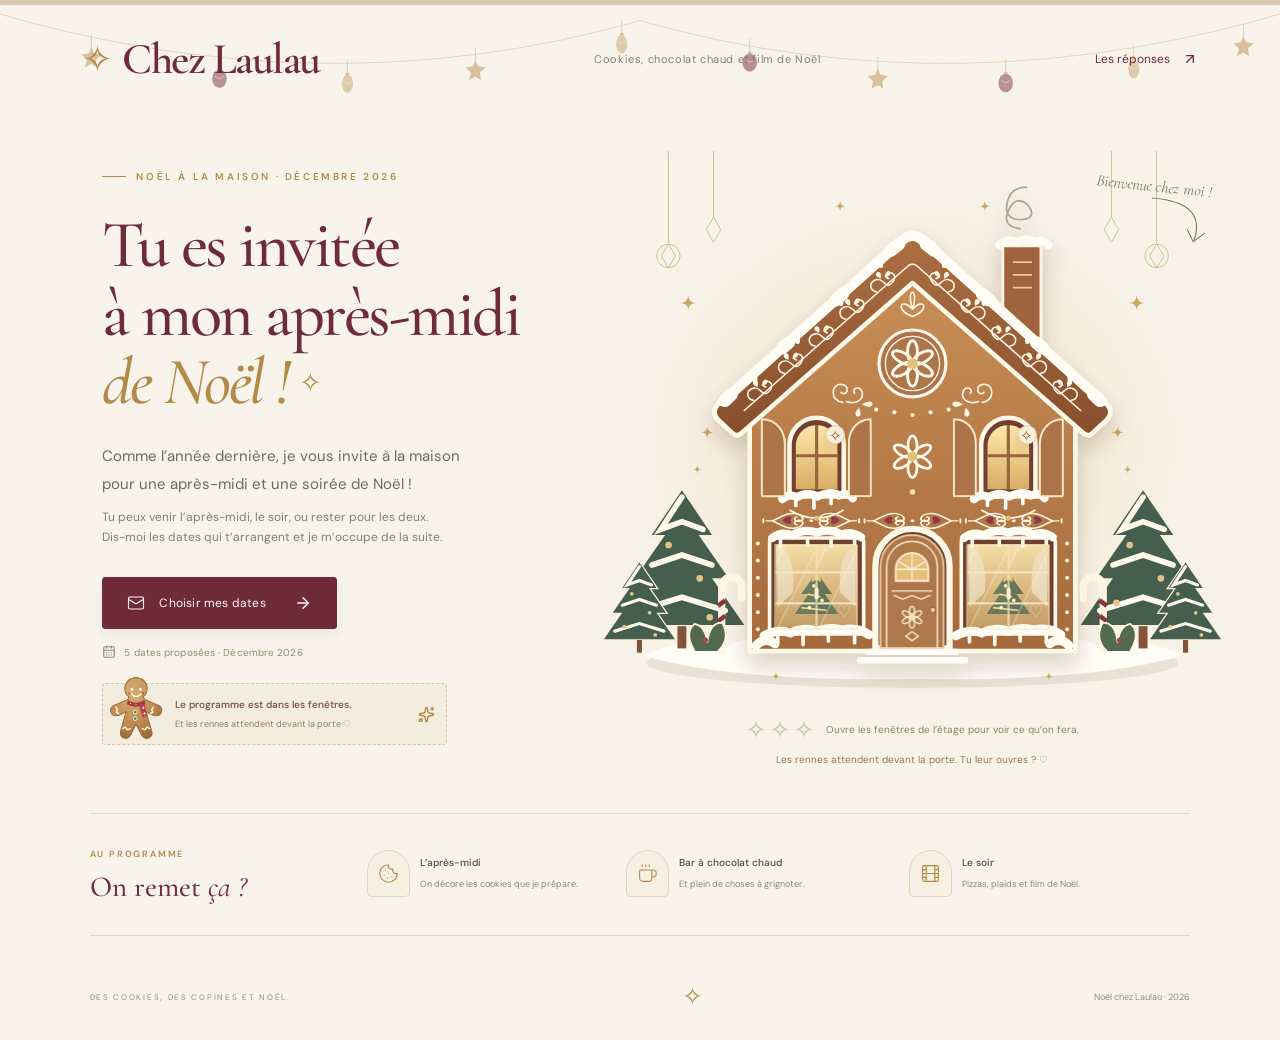
==== commit b56d04bf: "Retirer le lecteur YouTube et le bouton musique" ====
--- a/docs/index.html
+++ b/docs/index.html
@@ -7,8 +7,8 @@
     <title>Noël chez Laulau · Une soirée à partager</title>
     <meta name="description" content="Une maison en pain d’épices, de petits rennes et une invitation à partager. Choisis tes disponibilités pour Noël chez Laulau." />
     <link rel="icon" type="image/svg+xml" href="./favicon.svg" />
-    <script type="module" crossorigin src="./assets/index-D1_KEXuV.js"></script>
-    <link rel="stylesheet" crossorigin href="./assets/index-QEmzPHuP.css">
+    <script type="module" crossorigin src="./assets/index-DSHHg5c3.js"></script>
+    <link rel="stylesheet" crossorigin href="./assets/index-Ca5Y03nV.css">
   </head>
   <body>
     <div id="root"></div>
--- a/docs/assets/index-Ca5Y03nV.css
+++ b/docs/assets/index-Ca5Y03nV.css
@@ -0,0 +1 @@
+@import "https://fonts.googleapis.com/css2?family=Cormorant+Garamond:ital,wght@0,400;0,500;0,600;1,400;1,500;1,600&family=DM+Sans:wght@400;450;500;550;600;650;700&display=swap";:root{--paper:#f8f4eb;--burgundy:#702b3b;--burgundy-dark:#4d1c29;--gold:#b28b4b;--ink:#513d37;--muted:#87766a;--line:#e1d7c4}*{box-sizing:border-box}html{scroll-behavior:smooth}body{background:var(--paper);color:var(--ink);-webkit-font-smoothing:antialiased;margin:0;font-family:DM Sans,Arial,sans-serif;font-size:14px}button,a,input{-webkit-tap-highlight-color:transparent}button,input{font:inherit}button{cursor:pointer}button:disabled{cursor:wait;opacity:.65}a{color:inherit}button:focus-visible,a:focus-visible{outline:2px solid var(--gold);outline-offset:5px}input:focus-visible{outline:2px solid var(--burgundy);outline-offset:3px}::selection{color:var(--burgundy-dark);background:#e7cdd0}.christmas-site{background-image:radial-gradient(at 83% 37%,#e9dfc53d,#0000 50%),url("data:image/svg+xml,%3Csvg viewBox='0 0 140 140' xmlns='http://www.w3.org/2000/svg'%3E%3Cfilter id='n'%3E%3CfeTurbulence type='fractalNoise' baseFrequency='.8' numOctaves='3' stitchTiles='stitch'/%3E%3C/filter%3E%3Cpath fill='%238c6b50' filter='url(%23n)' opacity='.035' d='M0 0h140v140H0z'/%3E%3C/svg%3E");min-height:100svh;position:relative;overflow-x:clip}.top-rule{background:var(--burgundy);height:5px}.site-header{justify-content:space-between;align-items:center;gap:24px;max-width:1440px;height:108px;margin:auto;padding:0 6.4%;display:flex}.wordmark{letter-spacing:-1px;white-space:nowrap;color:var(--burgundy);align-items:center;font-family:Cormorant Garamond,Georgia,serif;font-size:30px;font-weight:600;text-decoration:none;display:flex}.brand-star{color:var(--gold);margin-right:11px;font-family:Georgia,serif;font-size:35px;font-weight:400}.brand-dot{color:var(--gold)}.header-season{color:#8c7b69;letter-spacing:.6px;font-size:11px}.header-link{color:var(--burgundy);background:0 0;border:0;align-items:center;gap:12px;padding:10px 0;font-size:12px;display:flex}.hero{grid-template-columns:.92fr 1.18fr;align-items:center;max-width:1440px;min-height:640px;margin:auto;padding:28px 4% 50px 8%;display:grid;position:relative}.hero-copy{z-index:1;padding:15px 0 30px;position:relative}.eyebrow{color:var(--gold);letter-spacing:2.6px;align-items:center;gap:10px;margin-bottom:28px;font-size:10px;font-weight:600;display:flex}.eyebrow span{background:var(--gold);width:24px;height:1px}.eyebrow span:last-child{display:none}h1{letter-spacing:-2.5px;color:var(--burgundy);margin:0 0 25px;font-family:Cormorant Garamond,Georgia,serif;font-size:clamp(58px,5.2vw,82px);font-weight:500;line-height:1.03}h1 em{color:var(--gold);font-weight:500}.title-star{color:var(--gold);vertical-align:middle;margin-left:10px;font-size:.4em;display:inline-block;transform:translateY(-7px)}.hero-description{color:#78665d;margin:0 0 8px;font-size:15px;line-height:1.9}.hero-subcopy{color:#8c7a6f;margin:0 0 30px;font-size:12px;line-height:1.7}.primary-button{background:var(--burgundy);border:1px solid var(--burgundy);color:#fff8eb;letter-spacing:.2px;border-radius:3px;justify-content:center;align-items:center;gap:14px;min-height:52px;padding:14px 24px;font-size:12px;transition:background .2s,transform .2s,box-shadow .2s;display:inline-flex;box-shadow:0 5px 12px #541c2510}.primary-button:hover{background:var(--burgundy-dark);transform:translateY(-2px);box-shadow:0 8px 20px #541c2520}.primary-button svg:last-child{margin-left:14px}.hero-note{color:#998775;letter-spacing:.1px;align-items:center;gap:8px;margin-top:16px;font-size:10px;display:flex}.house-scene{align-self:center;min-width:0;margin-top:-30px;position:relative}.house-button{background:0 0;border:none;width:100%;padding:0;transition:transform .5s;display:block;position:relative}.house-button:hover{transform:translateY(-6px)rotate(.5deg)}.house-button svg{width:100%;height:auto;display:block}.scene-caption{color:#8b7458;z-index:1;pointer-events:none;font-family:Cormorant Garamond,Georgia,serif;font-size:18px;font-style:italic;position:absolute;top:6%;right:3%;transform:rotate(6deg)}.scene-caption svg{width:62px;height:47px;margin-left:auto;display:block}.house-hint{letter-spacing:.5px;color:#a08053;justify-content:center;align-items:center;gap:12px;margin-top:-7px;font-size:10px;display:flex;position:relative}.tiny-sparkle{font-size:17px}.how-it-works{border-top:1px solid var(--line);border-bottom:1px solid var(--line);grid-template-columns:1.08fr 1fr 1.1fr 1.18fr;align-items:center;gap:25px;max-width:1212px;margin:0 auto 44px;padding:29px 0 31px;display:grid}.mini-label{letter-spacing:1.8px;color:var(--gold);margin:0 0 10px;font-size:9px;font-weight:600}.section-aside p{color:var(--burgundy);margin:8px 0 0;font-family:Cormorant Garamond,Georgia,serif;font-size:29px;font-weight:500}.section-aside p em{font-weight:400}.step{align-items:center;gap:14px;display:flex}.step-icon{color:var(--gold);background:#f6f0e3;border:1px solid #dfd4be;border-radius:24px 24px 5px 5px;flex-shrink:0;justify-content:center;align-items:center;width:43px;height:47px;display:flex}.step h2{color:#675043;margin:0 0 8px;font-size:11px;font-weight:550}.step p{color:#948372;margin:0;font-size:10px;line-height:1.6}.site-footer{color:#9b8976;justify-content:space-between;align-items:center;gap:20px;max-width:1212px;margin:auto;padding-bottom:27px;font-size:9px;display:flex}.site-footer>span:first-child{letter-spacing:1.7px;font-size:8px}.footer-flower{color:var(--gold);font-size:25px}.skip-link{background:var(--burgundy);color:#fff;z-index:100;padding:12px;position:fixed;top:-100px;left:10px}.skip-link:focus{top:10px}.invitation-dialog{color:var(--ink);width:min(560px,100vw - 32px);max-height:calc(100svh - 40px);box-shadow:none;background:0 0;border:0;margin:auto;padding:0;overflow:visible}.invitation-dialog::backdrop{-webkit-backdrop-filter:blur(7px);backdrop-filter:blur(7px);background:#30151bcc;animation:.3s backdrop-in}.letter{background:var(--paper);scrollbar-width:thin;scrollbar-color:#ccb794 transparent;border:1px solid #ddc9a5;border-radius:4px;max-height:calc(100svh - 40px);padding:31px 38px 27px;position:relative;overflow-y:auto;box-shadow:0 25px 90px #210c1940}.letter:before{content:"";pointer-events:none;border:1px solid #e3d8c2;border-radius:2px;position:absolute;inset:9px}.close-button{width:34px;height:34px;color:var(--burgundy);z-index:2;background:#eee5d8;border:0;border-radius:50%;place-items:center;display:grid;position:absolute;top:18px;right:18px}.close-button:hover{background:#e8d7c8}.letter-ornament{color:var(--gold);justify-content:center;align-items:center;gap:11px;margin-bottom:15px;font-size:24px;display:flex}.letter-ornament span{background:#d4b984;width:55px;height:1px}.letter>.mini-label,.letter>.letter-intro,.letter>h2{text-align:center}.letter h2{letter-spacing:-1px;color:var(--burgundy);margin:0 0 13px;font-family:Cormorant Garamond,Georgia,serif;font-size:39px;font-weight:500;line-height:1.1}.letter h2 em{color:var(--gold);font-weight:500}.letter-intro{color:#8a7465;margin:0 0 24px;font-size:12px;line-height:1.8}.name-fields{grid-template-columns:1fr 1fr;gap:14px;margin-bottom:22px;display:grid}.name-fields label{flex-direction:column;gap:8px;font-size:11px;font-weight:550;display:flex}.name-fields input{width:100%;min-width:0;color:var(--burgundy);background:#fffcf5;border:1px solid #ddcfb8;border-radius:3px;padding:11px 13px;font-size:13px}.name-fields input::placeholder{color:#af9e8c}fieldset{border:0;margin:0;padding:0}legend{margin-bottom:6px;padding:0;font-size:12px;font-weight:600}.field-help{color:#927c6b;margin:0 0 12px;font-size:11px}.date-choices{grid-template-columns:1fr 1fr;gap:8px;display:grid}.date-choice{cursor:pointer;background:#fdf9f1;border:1px solid #dfd2bd;border-radius:3px;align-items:center;gap:12px;min-height:64px;padding:11px 12px;transition:border .15s,background .15s;display:flex;position:relative}.date-choice:last-child{grid-column:1/-1}.date-choice.selected{border-color:var(--burgundy);background:#f0e4e1}.date-choice:hover{border-color:var(--gold)}.date-choice:focus-within{outline:2px solid var(--gold);outline-offset:2px}.date-choice input{opacity:0;width:1px;height:1px;position:absolute}.date-day{color:var(--burgundy);min-width:30px;font-family:Cormorant Garamond,Georgia,serif;font-size:33px;line-height:1}.date-details{flex-direction:column;gap:3px;display:flex}.date-details strong{text-transform:capitalize;font-size:11px;font-weight:550}.date-details>span{color:#947e6b;font-size:9px}.checkbox-art{color:#fff6e9;border:1px solid #c6b39a;border-radius:3px;flex-shrink:0;place-items:center;width:18px;height:18px;margin-left:auto;display:grid}.selected .checkbox-art{background:var(--burgundy);border-color:var(--burgundy)}.selection-count{color:#987b5d;min-height:16px;margin:13px 0 17px;font-size:10px}.submit-button{width:100%;min-height:47px;padding:12px;font-size:12px;display:flex}.privacy-note{color:#968677;text-align:center;max-width:340px;margin:12px auto 0;font-size:9px;line-height:1.7}.letter-signature{color:#98764b;text-align:center;margin-top:19px;font-family:Cormorant Garamond,Georgia,serif;font-size:17px}.letter-signature em{color:var(--burgundy);margin-left:4px;font-size:26px}.error-message{border-left:2px solid var(--burgundy);color:var(--burgundy);background:#f2e1df;margin:10px 0 16px;padding:11px 12px;font-size:11px;line-height:1.6}.text-button{text-underline-offset:4px;color:var(--burgundy);background:0 0;border:0;justify-content:center;align-items:center;gap:6px;margin:auto;padding:13px 10px;font-size:11px;text-decoration:underline;display:flex}.text-button:hover{color:var(--gold)}.success-content{text-align:center;padding-top:9px}.success-icon{width:56px;height:56px;color:var(--burgundy);background:#f0e6d2;border:1px solid #c9b189;border-radius:50%;place-items:center;margin:0 auto 25px;display:grid}.saved-dates{text-align:left;background:#f0e9db;border-radius:4px;flex-direction:column;gap:11px;margin:23px 0 27px;padding:20px 25px;display:flex}.saved-dates span{text-transform:capitalize;color:#795b46;align-items:center;gap:12px;font-size:12px;display:flex}.saved-dates svg{color:var(--gold)}.success-content h2{overflow-wrap:anywhere}.reply-total{color:#8b6e4b;border-top:1px solid var(--line);border-bottom:1px solid var(--line);justify-content:center;align-items:center;gap:9px;margin-bottom:20px;padding:12px 0;font-size:11px;display:flex}.results-list{flex-direction:column;gap:18px;margin:20px 0 25px;display:flex}.result-heading{text-transform:capitalize;justify-content:space-between;align-items:center;font-size:12px;display:flex}.result-heading strong{color:var(--burgundy);align-items:center;gap:6px;font-size:12px;display:flex}.result-bar{background:#e7ddca;border-radius:4px;height:4px;margin:9px 0 7px;overflow:hidden}.result-bar span{background:var(--burgundy);border-radius:4px;height:100%;transition:width .6s;display:block}.result-row p{color:#99816b;overflow-wrap:anywhere;margin:0;font-size:10px;line-height:1.5}.empty-note{color:#8a7465;text-align:center;font-size:12px;line-height:1.7}.results-state{text-align:center;color:var(--muted);flex-direction:column;align-items:center;gap:13px;padding:30px 0;font-size:12px;display:flex}.spinner{border:1.5px solid;border-right-color:#0000;border-radius:50%;width:16px;height:16px;animation:1s linear infinite spin;display:inline-block}.back-button{text-decoration:none}.envelope{perspective:1000px;pointer-events:none;z-index:3;width:100%;height:350px;animation:1.4s cubic-bezier(.2,.6,.3,1) both envelope-enter;position:absolute;top:calc(50% - 175px)}.envelope-back{background:#6b2739;border:1px solid #c6a15f;border-radius:5px;position:absolute;inset:0;box-shadow:0 30px 70px #210b2260}.envelope-flap{clip-path:polygon(0 0,100% 0,50% 57%);transform-origin:top;z-index:4;background:#84374a;border-top:1px solid #d1ac72;animation:1.4s both flap-open;position:absolute;inset:0}.envelope-front{clip-path:polygon(0 0,50% 55%,100% 0,100% 100%,0 100%);z-index:5;background:linear-gradient(25deg,#793246,#a05a66);border-radius:5px;position:absolute;inset:0}.envelope-seal{color:#fff4d8;z-index:6;background:#b68d4a;border:3px double #e5c186;border-radius:50%;place-items:center;width:52px;height:52px;font-family:Cormorant Garamond,Georgia,serif;font-size:30px;animation:1.4s both seal-disappear;display:grid;position:absolute;top:calc(50% - 9px);left:calc(50% - 26px)}.with-envelope .letter{animation:1.4s cubic-bezier(.2,.65,.3,1) both letter-emerge}.results-dialog .letter{animation:.3s both results-enter}@keyframes backdrop-in{0%{-webkit-backdrop-filter:blur();backdrop-filter:blur();background:0 0}to{-webkit-backdrop-filter:blur(7px);backdrop-filter:blur(7px);background:#30151bcc}}@keyframes envelope-enter{0%{opacity:0;transform:scale(.28)translateY(90px)}17%{opacity:1}35%{transform:scale(.9)}65%{opacity:1;transform:scale(1)}to{opacity:0;visibility:hidden;transform:scale(1.09)translateY(100px)}}@keyframes flap-open{0%,30%{transform:rotateX(0)}64%,to{transform:rotateX(180deg)}}@keyframes seal-disappear{0%,30%{opacity:1;transform:scale(1)}45%,to{opacity:0;transform:scale(.5)}}@keyframes letter-emerge{0%,40%{opacity:0;transform:scale(.52)translateY(100px)}58%{opacity:1;transform:scale(.76)translateY(60px)}to{opacity:1;transform:scale(1)translateY(0)}}@keyframes results-enter{0%{opacity:0;transform:translateY(20px)scale(.96)}to{opacity:1;transform:none}}@keyframes spin{to{transform:rotate(360deg)}}@media (width>=1600px){.hero{min-height:720px}.site-header{height:125px}}@media (width<=1300px){.how-it-works,.site-footer{margin-left:7%;margin-right:7%}.how-it-works{gap:20px}.step{gap:10px}.step p{font-size:9px}.step h2{font-size:10px}.hero{min-height:590px}.scene-caption{font-size:16px;top:4%;right:0}}@media (width<=1000px){.hero{grid-template-columns:1fr 1.08fr;min-height:550px;padding-left:6%;padding-right:3%}h1{font-size:64px}.hero-description{font-size:13px}.scene-caption{font-size:14px;top:-1%}.how-it-works{grid-template-columns:1fr 1fr;gap:27px;padding:25px 0}.section-aside{grid-row:span 1}.step p{font-size:10px}.step h2{font-size:12px}.house-hint{gap:6px;font-size:8px}.house-scene{margin-top:0}.hero-copy{padding-top:0}.header-season{display:none}}@media (width<=700px){.site-header{height:84px;padding:0 6%}.wordmark{font-size:26px}.brand-star{margin-right:8px;font-size:29px}.header-link{gap:5px;font-size:10px}.header-link svg{width:14px}.hero{flex-direction:column;gap:28px;min-height:0;padding:26px 6% 35px;display:flex}.hero-copy{text-align:center;width:100%;padding:0}.eyebrow{letter-spacing:2px;justify-content:center;margin-bottom:21px;font-size:9px}.eyebrow span:last-child{display:block}h1{letter-spacing:-2px;margin-bottom:20px;font-size:64px;line-height:1.01}.hero-description{font-size:13px;line-height:1.8}.hero-subcopy{margin-bottom:22px;font-size:11px}.hero-copy>.primary-button{min-height:49px;padding:13px 21px;font-size:11px}.hero-note{justify-content:center;margin-top:12px;font-size:9px}.house-scene{width:100%;max-width:480px;margin:-9px auto 0}.scene-caption{font-size:14px;top:4%;right:2%}.scene-caption svg{height:35px}.house-hint{margin-top:-6px;font-size:9px}.how-it-works{grid-template-columns:1fr;gap:23px;margin:0 7% 24px;padding:26px 7%}.section-aside{border-bottom:1px solid var(--line);padding-bottom:20px}.section-aside p{font-size:31px}.step h2{font-size:12px}.step p{font-size:11px}.step{gap:16px}.site-footer{flex-wrap:wrap;gap:12px;margin:0 7%;padding-bottom:20px;font-size:9px}.site-footer>span:first-child{letter-spacing:1.2px;font-size:7px}.footer-flower{display:none}}@media (width<=420px){h1{font-size:58px}.house-scene{margin-top:-10px}.scene-caption{font-size:12px;right:0}.letter{padding:28px 23px 23px}.letter h2{font-size:33px}.date-choice{gap:8px;padding:10px 9px}.date-details strong{font-size:10px}.date-details>span{font-size:8px}.date-day{min-width:26px;font-size:30px}.checkbox-art{width:16px;height:16px}.name-fields{gap:10px}.date-choices{gap:7px}.close-button{top:14px;right:14px}.letter-intro{font-size:11px}.envelope{height:260px;top:calc(50% - 130px)}}@media (prefers-reduced-motion:reduce){*,:before,:after{scroll-behavior:auto!important;transition-duration:.01ms!important;animation-duration:.01ms!important;animation-iteration-count:1!important}.envelope{display:none}.with-envelope .letter{animation:none}}.site-header{z-index:2;position:relative}.hero{padding-top:42px;padding-bottom:38px}.christmas-garland{opacity:.5;pointer-events:none;height:92px;position:absolute;inset:5px 0 auto;overflow:hidden}.christmas-garland svg{width:100%;min-width:700px;height:100%;position:absolute;left:50%;transform:translate(-50%)}.header-actions{align-items:center;gap:20px;display:flex}.snow-toggle{color:#ad977b;background:#f9f3e8;border:1px solid #d9c8ab;border-radius:50%;place-items:center;width:33px;height:33px;transition:background .2s,color .2s;display:grid}.snow-toggle.snow-on{color:var(--burgundy);background:#efe0da;border-color:#cdb397}.snow-toggle:hover{background:#e8d7c8}.snowfall{z-index:8;pointer-events:none;position:fixed;inset:0;overflow:hidden}.snowfall>span{color:#c6ac79;text-shadow:0 0 8px #fff8e6;animation:linear infinite snow-drift;position:absolute;top:-40px}.ginger-whisper{background:#ece3d170;border:1px dashed #d7c2a1;border-radius:4px;align-items:center;gap:6px;max-width:345px;margin-top:24px;padding:0 11px 0 0;text-decoration:none;transition:background .2s,transform .2s;display:flex}.ginger-whisper:hover{background:#eee0c7;transform:rotate(-1deg)}.ginger-whisper>.ginger-friend{flex-shrink:0;width:66px;height:76px;margin-top:-12px;margin-bottom:-4px;transition:transform .3s}.ginger-whisper:hover>.ginger-friend{transform:rotate(-12deg)}.ginger-whisper>span{text-align:left;flex-direction:column;gap:6px;line-height:1.4;display:flex}.ginger-whisper strong{color:#7a5341;font-size:10px;font-weight:550}.ginger-whisper>span>span{color:#927b60;font-size:9px}.ginger-whisper>svg:last-child{color:var(--gold);flex-shrink:0;margin-left:auto}.house-scene{margin-top:-12px}.house-playground{scroll-margin-top:25px;position:relative}.house-art{position:relative}.house-art>svg{width:100%;height:auto;transition:filter 1s;display:block}.house-enchanted .house-art>svg{filter:drop-shadow(0 0 30px #d4af6166)}.house-playground .scene-caption{top:4%;right:3%}.house-hotspot{color:#f8e7c3;isolation:isolate;background:0 0;border:0;min-width:40px;min-height:40px;padding:0;position:absolute;transform:translate(-50%,-50%)}.house-hotspot:focus-visible{outline-offset:3px;border-radius:4px;outline:2px solid #dbb66f}.cocoa-hotspot{width:9.5%;height:14.5%;top:59.2%;left:34.85%}.biscuit-hotspot{width:9.5%;height:14.5%;top:59.2%;left:65.15%}.gift-hotspot{border:1px solid #0000;border-radius:4px;width:8.5%;height:6.9%;top:81.2%;left:34.85%}.gift-hotspot:hover{background:#eedcaf22;border-color:#ffe2a4}.door-hotspot{border-radius:45% 45% 0 0;width:15%;height:23%;top:78.8%;left:50%}.door-hotspot:hover{background:#ffd47b1a;box-shadow:0 0 25px #f2cd8a44}.window-shutter{transform-origin:0;backface-visibility:visible;background:linear-gradient(90deg,#6a2939,#944958);border:1.5px solid #f4ddbb;border-radius:46% 46% 2px 2px;transition:transform .65s,box-shadow .4s;position:absolute;inset:3%;box-shadow:inset 0 0 0 4px #873d4d}.window-shutter:before{content:"";border:1px dashed #d7b77c;border-radius:45% 45% 2px 2px;position:absolute;inset:15% 16% 12%}.window-shutter:after{content:"";background:#f3d28d;border-radius:50%;width:4px;height:4px;position:absolute;top:55%;right:12%}.house-hotspot:hover .window-shutter{transform:perspective(250px)rotateY(-27deg)}.house-hotspot.found .window-shutter{transform:perspective(250px)rotateY(-110deg);box-shadow:0 0 20px #e1b97155}.hotspot-sparkle{color:#925a38;pointer-events:none;background:#f8efdc;border:1px solid #ecd6ac;border-radius:50%;place-items:center;width:25px;height:25px;font-size:19px;animation:3s ease-in-out infinite secret-beckon;display:grid;position:absolute;top:-5px;right:-5px;box-shadow:0 2px 8px #49211a22}.found .hotspot-sparkle{color:#6a2939;background:#d7b577;animation:none}.door-whisper{white-space:nowrap;color:#733140;background:#f7e7c8;border:1px solid #b58b59;align-items:center;gap:4px;padding:5px 7px;font-family:Cormorant Garamond,Georgia,serif;font-size:13px;display:flex;position:absolute;bottom:28%;left:50%;transform:translate(-50%)rotate(-8deg);box-shadow:0 2px 5px #371a2420}.secret-counter{color:#977e5a;text-align:center;justify-content:center;align-items:center;gap:12px;min-height:42px;margin-top:-3px;font-size:10px;line-height:1.7;display:flex}.discovery-stars{color:#c5b99f;flex-shrink:0;gap:4px;font-size:24px;line-height:1;display:flex}.discovery-stars .is-found{color:#9a6c2e;text-shadow:0 0 12px #e7b95b88}.house-fairy-lights{pointer-events:none;position:absolute;inset:0}.house-fairy-lights i{opacity:0;background:#f5d693;border-radius:50%;width:6px;height:6px;transition:opacity 1s;position:absolute}.house-enchanted .house-fairy-lights i{opacity:1;animation:2.7s infinite alternate fairy-twinkle;box-shadow:0 0 12px 3px #ffdb9b}.secret-note{z-index:4;background:#fff9ed;border:1px solid #d7be91;border-radius:5px;align-items:center;gap:6px;width:min(380px,94%);padding:19px 23px 19px 13px;animation:.4s secret-unfold;display:flex;position:absolute;bottom:54px;right:4%;transform:rotate(-1.5deg);box-shadow:0 13px 45px #56213233}.secret-note:before{content:"";pointer-events:none;border:1px solid #eadfc9;border-radius:2px;position:absolute;inset:5px}.secret-close{width:25px;height:25px;color:var(--burgundy);z-index:2;background:#f1e7d6;border:0;border-radius:50%;place-items:center;display:grid;position:absolute;top:9px;right:9px}.secret-illustration{flex:0 0 103px;place-items:center;display:grid}.secret-copy .mini-label{letter-spacing:1.3px;margin:0 0 7px;font-size:7px;line-height:1.5}.secret-copy h3{color:var(--burgundy);margin:0 0 8px;font-family:Cormorant Garamond,Georgia,serif;font-size:24px;font-weight:500;line-height:1.05}.secret-copy>p:not(.mini-label){color:#8c7059;min-height:34px;margin:0 0 7px;font-size:10px;line-height:1.7}.secret-action{color:var(--burgundy);text-align:left;background:0 0;border:0;border-bottom:1px solid #d6bc95;padding:5px 0;font-size:10px}.secret-action:hover{color:#ac8042}.cocoa-steam{animation:3s ease-in-out infinite steam-rise}.ginger-friend.waving{transform-origin:50% 90%;animation:.8s ease-in-out 2 ginger-wave}.fortune-star{color:#c3a265;font-size:105px;line-height:1;animation:3s ease-in-out infinite star-breathe;position:relative}.fortune-star span{color:#fff6e5;place-items:center;font-size:27px;display:grid;position:absolute;inset:0}.with-envelope{width:min(590px,100vw - 32px)}.letter h2{overflow-wrap:anywhere}.letter .letter-intro{margin-bottom:20px}.letter .name-fields{margin-bottom:19px}.date-tree{aspect-ratio:460/400;width:100%;max-width:460px;margin:-3px auto 0;position:relative}.tree-drawing{width:100%;height:100%;display:block;overflow:visible}.tree-lights circle{fill:#9aa181;transition:fill .3s,filter .3s}.tree-awake .tree-lights circle{fill:#ffe1a0;filter:drop-shadow(0 0 4px #ffe1a0);animation:3s infinite alternate fairy-twinkle}.tree-top-star{transition:fill .4s,filter .4s}.tree-awake .tree-top-star{fill:#e4ba68;filter:drop-shadow(0 0 8px #f7d48b)}.tree-gifts{opacity:.45;transition:opacity .5s}.tree-awake .tree-gifts{opacity:1}.date-bauble{z-index:1;background:0 0;border:0;flex-direction:column;align-items:center;gap:5px;width:68px;min-height:90px;padding:0;display:flex;position:absolute;transform:translate(-50%,-50%)}.date-bauble:hover .bauble-ball{transform:rotate(9deg);box-shadow:0 3px 20px #fce6ae88}.date-bauble:focus-visible{outline-offset:3px;border-radius:25px;outline:2px solid #c39a55}.bauble-ball{color:#fff2d8;background:radial-gradient(circle at 28% 23%,#ab5a68,#682438 80%);border:1.5px solid #f5dca6;border-radius:50%;flex-direction:column;justify-content:center;align-items:center;width:62px;height:63px;transition:background .25s,box-shadow .25s,transform .25s;display:flex;position:relative;box-shadow:inset -7px -5px 10px #46192466,0 5px 6px #1e2e251f}.bauble-ball:before{content:"";border:1px dashed #e9cf9880;border-radius:50%;position:absolute;inset:5px}.bauble-cap{background:#d2b174;border:1px solid #f2d9a5;border-radius:2px 2px 0 0;width:13px;height:7px;margin-bottom:-5px;position:relative}.bauble-cap:before{content:"";background:#e0c38d;width:1px;height:18px;position:absolute;bottom:7px;left:5px}.bauble-number{font-family:Cormorant Garamond,Georgia,serif;font-size:30px;line-height:.95}.bauble-month{letter-spacing:1.4px;font-size:7px;line-height:1.7}.bauble-weekday{text-transform:capitalize;color:#5f3d33;white-space:nowrap;background:#f9f1de;border:1px solid #deca9e;border-radius:10px;padding:3px 8px;font-size:9px;box-shadow:0 2px 3px #324e3b12}.is-lit .bauble-ball{color:#5b2931;background:radial-gradient(circle at 28% 23%,#ffe9ad,#c89a47 85%);border-color:#ffefb9;animation:.4s bauble-pop;box-shadow:0 0 22px 5px #f5d28877,inset -4px -5px 10px #c7944622}.is-lit .bauble-ball:before{border-color:#99733e88}.is-lit .bauble-weekday{background:#eed49f;border-color:#c39b54}.bauble-check{color:#fff0ce;background:#713043;border:1px solid #f8db99;border-radius:50%;width:18px;height:18px;padding:2px;position:absolute;top:0;right:-2px}.tree-whisper{text-align:center;color:#a1855b;font-family:Cormorant Garamond,Georgia,serif;font-size:17px;font-style:italic;position:absolute;bottom:0;left:0;right:0}.letter .selection-count{text-align:center;min-height:19px;margin:10px 0 18px;font-size:11px;line-height:1.7}.success-friend{max-width:155px;margin:-5px auto 8px;position:relative}.success-friend svg{width:105px;height:120px;margin:auto;display:block}.success-bubble{color:var(--burgundy);background:#f0e3c9;border:1px solid #d4ba89;border-radius:15px 15px 15px 0;padding:8px 11px;font-family:Cormorant Garamond,Georgia,serif;font-size:16px;position:absolute;top:10px;right:-40px;transform:rotate(6deg)}.delivery-content{text-align:center;padding:12px 0 20px}.delivery-content h2{font-size:36px}.delivery-content .letter-intro{margin:0}.delivery-stage{aspect-ratio:320/220;width:min(320px,100%);margin:24px auto 16px;position:relative;overflow:hidden}.mailbox-drawing{width:100%;height:100%}.travelling-letter{color:#a27a47;background:#fff3da;border:1px solid #c29858;place-items:center;width:65px;height:46px;animation:2.1s cubic-bezier(.4,0,.4,1) forwards deliver-letter;display:grid;position:absolute;top:30%;left:6%}.travelling-letter>span{color:#ffe5bf;background:#7b3043;border-radius:50%;padding:0 3px;font-size:12px;position:absolute;top:16px;left:26px}.delivery-heart{color:#ad7b42;opacity:0;animation:1.4s ease-out .8s both delivery-hearts;position:absolute}.heart-one{font-size:30px;top:25%;left:58%}.heart-two{font-size:21px;animation-delay:1s;top:15%;left:38%}.heart-three{font-size:25px;animation-delay:1.2s;top:10%;left:72%}.festive-table{isolation:isolate;height:200px;margin:0 0 12px;position:relative}.table-cloth{background:#823c49;border:6px solid #efe0be;border-radius:65px;outline:1px solid #c8b28d;position:absolute;inset:41px 8px 39px;overflow:hidden;box-shadow:0 9px #dfd2b9,0 12px 20px #6b42221a}.table-cloth:before{content:"";border:1px dashed #d1ad7a;border-radius:60px;position:absolute;inset:8px}.table-runner{background:#efe3c7;border-left:2px solid #c7b28e;border-right:2px solid #c7b28e;width:56px;position:absolute;top:0;bottom:0;left:calc(50% - 28px)}.table-centrepiece{color:#e2bf80;background:#4d6549;border:3px dotted #c4b17a;border-radius:50%;place-items:center;width:46px;height:46px;font-size:29px;display:grid;position:absolute;top:calc(50% - 23px);left:calc(50% - 23px)}.table-candle{background:#fff1d2;border-bottom:3px solid #c9a66b;border-radius:3px;width:12px;height:25px;position:absolute;top:calc(50% - 12px)}.table-candle:before{content:"";background:#e5ba61;border-radius:60% 50% 50%;width:6px;height:10px;animation:2s infinite alternate candle-flicker;position:absolute;top:-9px;left:3px;box-shadow:0 0 10px #ffe1a0}.candle-left{left:calc(50% - 69px)}.candle-right{right:calc(50% - 69px)}.table-guest{z-index:1;flex-direction:column;align-items:center;width:26%;display:flex;position:absolute;transform:translate(-50%)}.guest-0,.guest-1,.guest-2{top:9px}.guest-3,.guest-4,.guest-5{flex-direction:column-reverse;bottom:6px}.guest-0,.guest-3{left:22%}.guest-1,.guest-4{left:50%}.guest-2,.guest-5{left:78%}.guest-plate{color:#a97d4a;background:#fbf3dd;border:3px double #d9c5a0;border-radius:50%;place-items:center;width:35px;height:35px;font-size:15px;display:grid}.guest-name{color:#752c3e;text-overflow:ellipsis;white-space:nowrap;background:#fffbef;border:1px solid #d8c4a1;max-width:100%;padding:5px 9px;font-family:Cormorant Garamond,Georgia,serif;font-size:15px;line-height:1.1;overflow:hidden;transform:rotate(-4deg);box-shadow:0 2px 3px #5224160a}.guest-1 .guest-name,.guest-5 .guest-name{transform:rotate(4deg)}.table-empty-note{text-align:center;color:#a18259;width:100%;font-family:Cormorant Garamond,Georgia,serif;font-size:19px;font-style:italic;position:absolute;bottom:3px}.table-extra{color:#92734e;font-size:10px;position:absolute;bottom:-12px;right:0}@keyframes snow-drift{0%{transform:translateY(-25px)rotate(0)}to{transform:translate(55px,calc(100svh + 80px))rotate(160deg)}}@keyframes secret-beckon{0%,70%,to{transform:scale(1)}85%{transform:scale(1.15)rotate(10deg)}}@keyframes secret-unfold{0%{opacity:0;transform:translateY(18px)rotate(3deg)scale(.94)}to{opacity:1;transform:translateY(0)rotate(-1.5deg)scale(1)}}@keyframes steam-rise{0%,to{opacity:.4;transform:translateY(2px)}50%{opacity:.85;transform:translateY(-5px)}}@keyframes ginger-wave{0%,to{transform:rotate(0)}25%{transform:rotate(-12deg)}75%{transform:rotate(12deg)}}@keyframes star-breathe{0%,to{transform:scale(.96)rotate(-6deg)}50%{transform:scale(1.04)rotate(6deg)}}@keyframes fairy-twinkle{0%{opacity:.5}to{opacity:1}}@keyframes bauble-pop{0%{transform:scale(.86)rotate(-8deg)}70%{transform:scale(1.12)rotate(5deg)}to{transform:scale(1)}}@keyframes deliver-letter{0%{opacity:0;transform:translate(-30px,70px)rotate(-18deg)scale(.8)}20%{opacity:1;transform:translate(0)rotate(-8deg)scale(1)}45%{transform:translate(65px,-20px)rotate(8deg)}75%{opacity:1;transform:translate(105px,8px)rotate(0)scale(.45)}90%,to{opacity:0;transform:translate(122px,15px)scale(.08)}}@keyframes delivery-hearts{0%{opacity:0;transform:translateY(18px)scale(.4)}35%{opacity:1}to{opacity:0;transform:translateY(-35px)scale(1.2)rotate(10deg)}}@keyframes candle-flicker{0%{transform:rotate(-6deg)scale(.9)}to{transform:rotate(6deg)scale(1.1)}}@media (width<=1000px){.ginger-whisper{max-width:320px}.ginger-whisper strong{font-size:9px}.ginger-whisper>span>span{font-size:8px}.secret-note{width:330px;max-width:98%;bottom:50px;right:0}.secret-illustration{flex-basis:85px}.secret-illustration>svg{width:90px;height:105px}.secret-copy h3{font-size:22px}.secret-copy>p:not(.mini-label){font-size:9px}.secret-copy .mini-label{font-size:6px}.secret-counter{gap:7px;font-size:9px}.hotspot-sparkle{width:21px;height:21px;font-size:16px}.scene-caption{top:2%}}@media (width<=700px){.hero{gap:36px;padding-top:35px}.header-actions{gap:10px}.snow-toggle{width:28px;height:28px}.snow-toggle svg{width:15px}.header-link{font-size:9px}.christmas-garland{opacity:.32;height:74px}.ginger-whisper{max-width:315px;margin:24px auto 0}.ginger-whisper strong{font-size:10px}.ginger-whisper>span>span{font-size:9px}.house-scene{margin-top:-15px}.house-playground .scene-caption{font-size:14px;top:2%;right:1%}.secret-counter{align-items:center;gap:8px;margin-top:3px;font-size:9px}.discovery-stars{gap:2px;font-size:23px}.secret-note{max-width:94%;padding:17px 21px 17px 10px;bottom:57px;right:3%}.secret-copy h3{font-size:23px}.secret-copy>p:not(.mini-label){font-size:10px}.secret-copy .mini-label{font-size:7px}.secret-action{font-size:10px}.secret-illustration{flex-basis:90px}.secret-illustration>svg{width:95px;height:112px}.house-hotspot{min-width:44px;min-height:44px}.door-whisper{padding:3px 5px;font-size:10px}.door-whisper svg{width:10px}.hotspot-sparkle{width:19px;height:19px;font-size:15px;top:-3px;right:-1px}}@media (width<=420px){.hero .eyebrow{letter-spacing:1.7px;font-size:8px}.letter .name-fields{margin-bottom:17px}.letter .field-help{font-size:10px;line-height:1.6}.date-bauble{gap:4px;width:56px;min-height:78px}.bauble-ball{width:48px;height:49px}.bauble-cap{width:11px;height:6px;margin-bottom:-4px}.bauble-number{font-size:25px}.bauble-month{letter-spacing:.9px;font-size:6px}.bauble-weekday{padding:3px 6px;font-size:8px}.bauble-check{width:17px;height:17px;top:-1px;right:-2px}.bauble-ball:before{inset:4px}.tree-whisper{font-size:15px;bottom:-2px}.letter .selection-count{margin-top:12px;font-size:10px}.secret-copy h3{font-size:22px}.scene-caption{font-size:12px}.secret-counter{font-size:8px}.success-bubble{font-size:15px;right:-23px}.festive-table{height:185px}.guest-name{padding:5px 7px;font-size:13px}.table-cloth{inset:39px 3px 36px}.guest-plate{width:32px;height:32px}.header-link svg{width:12px}}@media (prefers-reduced-motion:reduce){.snowfall{display:none}.cocoa-steam,.ginger-friend,.fortune-star,.tree-lights circle,.table-candle:before{animation:none!important}.travelling-letter,.delivery-heart{display:none}}@media (width<=420px){.site-header{gap:8px}.site-header .wordmark{font-size:23px}.header-actions{gap:6px}.date-tree{min-height:300px}}body{background:#fff;transition:background-color .9s}body.christmas-night{background:#642237}.christmas-site{background-color:#fff;background-image:radial-gradient(at 75% 42%,#f6ecd742,#0000 52%);transition:background-color .9s,color .6s}.christmas-site.night-mode{background-color:#642237;background-image:radial-gradient(at 78% 40%,#a6535640,#0000 52%)}.night-mode .top-rule{background:#d7b888}.night-mode .wordmark,.night-mode h1,.night-mode .header-link,.night-mode .section-aside p{color:#fff1dc}.night-mode h1 em,.night-mode .brand-star,.night-mode .brand-dot,.night-mode .eyebrow,.night-mode .title-star{color:#e7c38c}.night-mode .eyebrow span{background:#e7c38c}.night-mode .header-season,.night-mode .hero-description{color:#eddacf}.night-mode .hero-subcopy,.night-mode .hero-note,.night-mode .step p,.night-mode .site-footer{color:#dabdb0}.night-mode .step h2{color:#fff1dc}.night-mode .mini-label,.night-mode .scene-caption,.night-mode .secret-counter,.night-mode .bay-hint{color:#e0bc87}.night-mode .how-it-works{border-color:#aa768055}.night-mode .step-icon{color:#efd19a;background:#74394a;border-color:#a77870}.night-mode .hero-copy>.primary-button{color:#6c2a3d;background:#f4e2c3;border-color:#f4e2c3}.night-mode .hero-copy>.primary-button:hover{background:#fff2db}.night-mode .ginger-whisper{background:#813e4a66;border-color:#be9181}.night-mode .ginger-whisper strong{color:#f6e4cf}.night-mode .ginger-whisper>span>span{color:#dec1ac}.night-mode .ginger-whisper>svg:last-child{color:#e4c18a}.night-mode .ginger-whisper:hover{background:#944f5b77}.night-mode .footer-flower{color:#e5c18a}.night-mode .christmas-garland{opacity:.85}.night-mode .discovery-stars{color:#a97d78}.night-mode .discovery-stars .is-found{color:#ffe0a5}.night-mode .letter .mini-label,.night-mode .secret-copy .mini-label{color:var(--gold)}.night-mode .letter .primary-button,.night-mode .secret-action{color:#fff4dd}.night-mode .secret-action{color:var(--burgundy)}.snow-weather{color:#ab8a63;place-items:center;width:30px;height:30px;display:grid}.night-mode .snow-weather{color:#e8d1a9}.snowfall>span{color:#0000;background:#bccbd3;border-radius:50%;box-shadow:0 0 3px #dce5e8}.night-mode>.snowfall>span,.invitation-dialog>.snowfall>span{background:#fff;box-shadow:0 0 4px #fff8e5}.invitation-dialog::backdrop{background:#4f192cc9}.invitation-dialog>.snowfall{z-index:0}.invitation-dialog>.letter{z-index:1}.cocoa-hotspot,.biscuit-hotspot{perspective:350px;width:8.9%;height:14.2%;top:54.7%}.house-hotspot .window-shutter{backface-visibility:visible;background:linear-gradient(90deg,#a3653d,#b7804d);border:1.5px solid #fff1d8;border-radius:3px;width:40%;height:80%;inset:15% auto auto;transform:none;box-shadow:inset 0 0 0 3px #9c6038}.house-hotspot .shutter-left{transform-origin:100%;left:-41%}.house-hotspot .shutter-right{transform-origin:0;right:-41%}.window-shutter:before{background:repeating-linear-gradient(0deg,#0000,#0000 11px,#f5dfb52e 12px 13px);border:1px solid #efcf97;border-radius:0;inset:7px 4px}.window-shutter:after{width:3px;height:3px;top:49%;right:3px}.shutter-right:after{left:3px;right:auto}.house-hotspot.found .shutter-left{transform:rotateY(48deg)}.house-hotspot.found .shutter-right{transform:rotateY(-48deg)}.house-hotspot.found{filter:drop-shadow(0 0 12px #ffe3a766)}.hotspot-sparkle{width:19px;height:19px;font-size:15px;top:7px;right:0}.gift-hotspot{color:#b77d49;border:0;border-radius:50%;width:11%;height:8.5%;top:34.9%;left:50%}.gift-hotspot:hover{background:#fff5d31c;border:0}.heart-sparkle{color:#c08d51;font-size:14px;position:absolute;top:5%;right:9%}.door-hotspot{height:21%;top:79.3%}.door-whisper{font-size:11px;bottom:26%}.bay-hotspot{isolation:isolate;width:13.1%;height:15.2%;top:77.75%;overflow:visible}.bay-left{left:34.85%}.bay-right{left:65.15%}.bay-glass-pane{pointer-events:none;background:linear-gradient(116deg,#fff8de33 10%,#fff8de77 12%,#fff8de22 15%,#fff8de11 51%,#fff8de66 52%,#fff8de22 55%);border:1.5px solid #f4e4c5;width:50%;transition:transform 1s,opacity .8s;position:absolute;top:0;bottom:0}.pane-left{left:0}.pane-right{right:0}.bay-glass-pane:after{content:"";border-top:2px solid #f5e6c8;position:absolute;top:31%;left:0;right:0;box-shadow:0 31px #f5e6c8}.bay-is-open .pane-left{opacity:.45;transform:translate(-82%)}.bay-is-open .pane-right{opacity:.45;transform:translate(82%)}.bay-hotspot:hover{filter:drop-shadow(0 0 8px #ffe6abbb)}.bay-handle{pointer-events:none;background:#f9efd3;border-radius:2px;width:4px;height:12px;transition:opacity .5s;position:absolute;top:51%;left:calc(50% - 2px)}.bay-is-open .bay-handle{opacity:0}.bay-welcome{color:#f8e9c8;text-shadow:0 0 5px #693c27;pointer-events:none;font-family:Georgia,serif;font-size:16px;position:absolute;bottom:9%;right:8%}.bay-hint{text-align:center;color:#96754f;margin:1px 15px 0;font-size:10px;line-height:1.6}.sr-only{clip:rect(0,0,0,0);white-space:nowrap;border:0;width:1px;height:1px;margin:-1px;padding:0;position:absolute;overflow:hidden}.reindeer-parade{z-index:4;pointer-events:none;position:absolute;inset:0}.reindeer-actor{transform-origin:50%;will-change:transform,opacity;width:118px;height:118px;animation:2.65s cubic-bezier(.24,.42,.72,.9) both reindeer-arrive;position:absolute;top:0;left:0}.deer-direction,.little-reindeer{width:100%;height:100%;display:block}.from-right .deer-direction{transform:scaleX(-1)}.reindeer-actor .little-reindeer{animation:.28s ease-in-out infinite alternate deer-trot}.reindeer-actor .deer-legs-a{transform-origin:72px 88px;animation:.28s ease-in-out infinite alternate deer-steps}.reindeer-actor .deer-legs-b{transform-origin:85px 88px;animation:.28s ease-in-out infinite alternate-reverse deer-steps}.bay-indoor-guests{pointer-events:none;justify-content:center;align-items:flex-end;display:flex;position:absolute;inset:13% -3% 0;overflow:hidden}.bay-indoor-guests .little-reindeer{filter:drop-shadow(0 2px 2px #5f382c22);flex-shrink:0;width:60%;height:70%;margin:0 -8%;animation:.6s both indoor-welcome}.bay-indoor-guests .little-reindeer:last-child{transform:scaleX(-1)}.secret-note{background:#fff8e8;border:5px double #cfa576;border-radius:50px 50px 5px 5px;gap:17px;width:100%;max-width:100%;margin:21px auto 0;padding:29px 35px 25px 20px;animation:.4s secret-window-open;position:relative;bottom:auto;right:auto;transform:none;box-shadow:0 10px 30px #3c1b2920}.secret-note:before{border-color:#e2cfab;border-radius:40px 40px 2px 2px;inset:8px}.secret-note:after{content:"";background:#fffdf3;border-radius:50%;height:8px;position:absolute;top:-6px;left:12%;right:12%;box-shadow:0 3px #fffdf3}.secret-illustration{flex-basis:126px}.secret-illustration>svg{width:130px;height:145px}.secret-copy h3{font-size:28px}.secret-copy .mini-label{font-size:8px;line-height:1.5}.secret-action{font-size:11px}.secret-close{top:16px;right:18px}@keyframes reindeer-arrive{0%{opacity:0;transform:translate(var(--deer-from-x),var(--deer-from-y)) scale(1)}6%{opacity:1}60%{opacity:1;transform:translate(calc(var(--deer-to-x) - 12px),calc(var(--deer-to-y) + 20px)) scale(.8)}85%{opacity:1;transform:translate(var(--deer-to-x),var(--deer-to-y)) scale(.3)}to{opacity:0;transform:translate(var(--deer-to-x),var(--deer-to-y)) scale(.08)}}@keyframes deer-trot{0%{transform:translateY(0)rotate(-2deg)}to{transform:translateY(-5px)rotate(2deg)}}@keyframes deer-steps{0%{transform:rotate(-12deg)}to{transform:rotate(12deg)}}@keyframes indoor-welcome{0%{opacity:0}to{opacity:1}}@keyframes secret-window-open{0%{opacity:0;transform:translateY(-10px)scale(.97)}to{opacity:1;transform:none}}@media (width<=1000px){.secret-note{gap:11px;padding:25px 24px 22px 15px}.secret-illustration{flex-basis:95px}.secret-illustration>svg{width:100px;height:120px}.secret-copy h3{font-size:25px}.secret-copy .mini-label{font-size:7px}}@media (width<=700px){.reindeer-actor{width:82px;height:82px}.bay-hint{margin-top:6px;font-size:9px}.secret-note{gap:9px;margin-top:17px;padding:26px 22px 21px 13px}.secret-copy h3{font-size:24px}.secret-copy>p:not(.mini-label){font-size:10px}.secret-illustration{flex-basis:85px}.secret-illustration>svg{width:90px;height:114px}.secret-action{font-size:10px}.secret-close{top:12px;right:12px}.bay-glass-pane:after{box-shadow:0 17px #f5e6c8}.door-whisper{font-size:9px}.snow-weather{width:25px}.bay-hotspot{min-width:42px;min-height:42px}.cocoa-hotspot,.biscuit-hotspot{min-width:30px;min-height:42px}.gift-hotspot{min-width:42px;min-height:42px}}@media (prefers-reduced-motion:reduce){.snowfall{display:block}.snowfall>span{top:var(--static-top,30%);animation:none!important}.reindeer-parade{display:none}.bay-glass-pane,.night-mode,.christmas-site,body{transition:none}}.bay-indoor-guests .little-reindeer{width:46%;margin-left:-6%;margin-right:-6%}.house-hotspot .window-shutter{width:50%;height:100%;transition:transform .8s cubic-bezier(.2,.6,.3,1),box-shadow .4s;top:0}.house-hotspot .shutter-left{transform-origin:0;border-radius:90% 0 0/34% 0 0;left:0;right:auto}.house-hotspot .shutter-right{transform-origin:100%;border-radius:0 90% 0 0/0 34% 0 0;left:auto;right:0}.house-hotspot:hover .shutter-left{transform:rotateY(-18deg)}.house-hotspot:hover .shutter-right{transform:rotateY(18deg)}.house-hotspot.found .shutter-left{transform:rotateY(-155deg);box-shadow:inset 0 0 0 3px #9c6038}.house-hotspot.found .shutter-right{transform:rotateY(155deg);box-shadow:inset 0 0 0 3px #9c6038}.hotspot-sparkle{z-index:2}.secret-note .secret-copy{min-width:0}.secret-copy>p:not(.mini-label){font-size:12px;line-height:1.85}.cup-marshmallow{animation:.3s marshmallow-pop}.marshmallow-rain{pointer-events:none;z-index:100;position:fixed;inset:0;overflow:hidden}.falling-marshmallow{animation:linear both marshmallow-fall;position:absolute;top:-75px}.mallow-piece{width:37px;height:33px;transform:rotate(var(--mallow-tilt));background:linear-gradient(130deg,#fffdf7,#f2ddcf);border:1px solid #e6c5b2;border-radius:12px 11px 13px 10px;display:block;position:relative;box-shadow:inset -3px -3px 5px #edcabb44,0 3px 12px #5e28352b}.mallow-piece i{background:#785044;border-radius:50%;width:3px;height:3px;position:absolute;top:12px;left:11px}.mallow-piece i:nth-child(2){left:24px}.mallow-piece b{color:#a37166;font-size:11px;font-weight:400;line-height:1;position:absolute;top:16px;left:14px}.door-interior{opacity:0;pointer-events:none;background:radial-gradient(at 50% 0,#e4b25f,#6b412a 85%);border:1px solid #f5dfb8;border-radius:47% 47% 0 0;position:absolute;inset:0;overflow:hidden}.door-is-open .door-interior{opacity:1;transition:opacity .3s}.door-leaf{color:#eee1bd;transform-origin:0;opacity:0;pointer-events:none;background:#ad7348;border:2px solid #ebcda0;border-radius:47% 47% 0 0;place-items:center;font-size:23px;display:grid;position:absolute;inset:0}.door-indoor-guests{justify-content:center;align-items:flex-end;height:58%;display:flex;position:absolute;bottom:0;left:-9%;right:-9%}.door-indoor-guests .little-reindeer{flex-shrink:0;width:49%;height:100%;margin:0 -8%;animation:.8s indoor-welcome}.door-indoor-guests .little-reindeer:last-child{transform:scaleX(-1)}.door-is-open{filter:drop-shadow(0 0 10px #f4cf8370)}.door-whisper{font-family:Cormorant Garamond,Georgia,serif;font-size:14px}.hero-description{max-width:430px}.hero-subcopy{max-width:450px}.night-mode .letter .mini-label{color:var(--gold)}@keyframes marshmallow-fall{0%{opacity:0;transform:translateY(-50px)rotate(0)}7%{opacity:1}90%{opacity:1}to{opacity:0;transform:translate(70px,calc(100svh + 100px))rotate(230deg)}}@keyframes marshmallow-pop{0%{opacity:0}to{opacity:1}}@keyframes door-open{0%{transform:perspective(300px)rotateY(0)}to{transform:perspective(300px)rotateY(-116deg)}}@media (width<=1000px){.secret-copy>p:not(.mini-label){font-size:11px}.secret-illustration{flex-basis:95px}}@media (width<=700px){.hero-description,.hero-subcopy{margin-left:auto;margin-right:auto}.hero-description{max-width:360px}.hero-subcopy{max-width:345px}.secret-note{align-items:flex-start}.secret-copy>p:not(.mini-label){font-size:11px;line-height:1.8}.secret-illustration{flex-basis:72px}.secret-illustration>svg{width:80px}.door-whisper{font-size:10px}.mallow-piece{width:30px;height:27px}.mallow-piece i{top:9px;left:8px}.mallow-piece i:nth-child(2){left:20px}.mallow-piece b{top:13px;left:11px}}@media (prefers-reduced-motion:reduce){.marshmallow-rain{display:none}.house-hotspot .window-shutter{transition:none}.door-is-open .door-leaf{animation:none}}body{background:#f8f4eb}.christmas-site{background-color:#f8f4eb}.snow-white .top-rule{background:#d9c8b2}.house-hotspot .window-shutter{width:39%;height:83%;box-shadow:none;background:#ad7547;border:2px solid #f8e9cc;border-radius:3px;transition:none;top:12%}.house-hotspot .shutter-left{left:-46%;right:auto;transform:none}.house-hotspot .shutter-right{left:auto;right:-46%;transform:none}.house-hotspot:hover .shutter-left,.house-hotspot:hover .shutter-right,.house-hotspot.found .shutter-left,.house-hotspot.found .shutter-right{box-shadow:none;transform:none}.window-shutter:before,.window-shutter:after{content:none}.gift-hotspot{width:11%;height:12%;top:37.9%}.heart-sparkle{font-size:14px;top:3%;right:0}.secret-window-dialog{width:min(540px,60vw - 40px);height:fit-content;max-height:calc(100svh - 40px);color:var(--ink);background:0 0;border:0;margin:auto;padding:0;position:fixed;inset:0 0 0 40%;overflow:visible}.secret-window-dialog::backdrop{-webkit-backdrop-filter:blur(3px);backdrop-filter:blur(3px);background:#421b2b66}.secret-window-dialog .secret-note{z-index:1;background:#fff9ee;border:1px solid #d3b58a;border-radius:5px;gap:17px;width:100%;max-width:100%;max-height:calc(100svh - 40px);margin:0;padding:34px 30px 29px 22px;animation:.3s secret-window-open;display:flex;position:relative;overflow-y:auto;box-shadow:0 20px 70px #38132355}.secret-window-dialog .secret-note:before{border:1px solid #e5d4b7;border-radius:2px;inset:8px}.secret-window-dialog .secret-note:after{content:none}.secret-window-dialog .secret-illustration{flex:0 0 105px}.secret-window-dialog .secret-illustration>svg{width:105px;height:135px}.secret-window-dialog .secret-copy h3{margin-bottom:13px;font-size:29px;line-height:1.1}.secret-window-dialog .secret-copy .mini-label{letter-spacing:1.4px;color:#9f7641;font-size:8px}.secret-window-dialog .secret-copy p{color:#7a6251;font-size:12px;line-height:1.8}.secret-window-dialog .secret-copy p strong{font-weight:550}.secret-window-dialog .secret-action{color:#702b3b;min-height:40px;padding:9px 0;font-size:12px}.secret-window-dialog .secret-close{width:29px;height:29px;top:15px;right:15px}.secret-window-dialog>.snowfall{z-index:0}.secret-window-dialog>.snowfall>span{background:#fff}.cookie-supplies{color:#7b5b45;margin:8px 0 14px;padding-left:17px;font-size:12px;line-height:1.9}.marshmallow-rain{z-index:9}@media (width<=1000px){.secret-window-dialog{width:min(540px,70vw - 40px);inset:0 0 0 30%}.secret-window-dialog .secret-illustration{flex-basis:85px}.secret-window-dialog .secret-illustration>svg{width:90px}}@media (width<=700px){.secret-window-dialog{width:calc(100vw - 30px);inset:0}.secret-window-dialog .secret-note{align-items:center;gap:9px;padding:35px 22px 25px 16px}.secret-window-dialog .secret-illustration{flex-basis:75px}.secret-window-dialog .secret-illustration>svg{width:80px;height:110px}.secret-window-dialog .secret-copy h3{font-size:26px}.secret-window-dialog .secret-copy p,.cookie-supplies{font-size:11px}.secret-window-dialog .secret-close{top:12px;right:12px}}@media (width<=360px){.secret-window-dialog .secret-note{gap:7px;padding-left:12px;padding-right:17px}.secret-window-dialog .secret-illustration{flex-basis:57px}.secret-window-dialog .secret-illustration>svg{width:60px}.secret-window-dialog .secret-copy h3{font-size:24px}}@media (prefers-reduced-motion:reduce){.secret-window-dialog .secret-note{animation:none}.secret-window-dialog::backdrop{-webkit-backdrop-filter:none;backdrop-filter:none}}.site-header .wordmark{letter-spacing:-1.5px;font-size:44px;font-weight:600}.site-header .brand-star{font-size:37px}.house-hotspot .window-shutter{background:#ad7547;width:43%;height:100%;top:0}.house-hotspot .shutter-left{border-radius:2px 95% 2px 2px/2px 32% 2px 2px;left:-48%}.house-hotspot .shutter-right{border-radius:95% 2px 2px/32% 2px 2px;right:-48%}.bay-static{pointer-events:none}.bay-static .bay-glass-pane{transition:none!important;animation:none!important;transform:none!important}.bay-static:hover{filter:none}.door-leaf{opacity:0;transition:transform .85s,opacity .1s;transform:perspective(300px)rotateY(0)}.door-is-open .door-leaf{opacity:1;animation:none;transform:perspective(300px)rotateY(-116deg)}.door-has-guests .door-interior{opacity:1}.door-has-guests:not(.door-is-open) .door-leaf{opacity:1;animation:none;transform:perspective(300px)rotateY(0)}@media (width<=1000px){.site-header .wordmark{font-size:37px}}@media (width<=700px){.site-header .wordmark{letter-spacing:-1px;font-size:30px}.site-header .brand-star{font-size:28px}.header-actions{gap:5px}.snow-weather{display:none}}@media (width<=360px){.site-header .wordmark{font-size:28px}.site-header{padding-left:5%;padding-right:5%}}.door-hotspot{border-radius:50% 50% 0 0/28% 28% 0 0;width:10.3%;min-width:0;height:20.3%;min-height:0;top:78.55%;left:50%}.door-hotspot:after{content:"";position:absolute;inset:-7px}.door-leaf{opacity:1;box-shadow:none;background:0 0;border:0;border-radius:0;display:block;inset:0;transform:perspective(300px)rotateY(0)}.door-leaf>svg{width:100%;height:100%;display:block;overflow:visible}.door-interior{border:0;border-radius:50% 50% 0 0/28% 28% 0 0}.door-is-open .door-leaf{opacity:1;transform:perspective(300px)rotateY(-116deg)}.door-has-guests:not(.door-is-open) .door-leaf{opacity:1;transform:perspective(300px)rotateY(0)}.with-envelope .envelope{z-index:auto;perspective:none;opacity:1;visibility:visible;animation:none;transform:none}.with-envelope .envelope-back{z-index:0;animation:2s cubic-bezier(.22,.6,.3,1) both envelope-folds}.with-envelope .envelope-front{z-index:3;animation:2s cubic-bezier(.22,.6,.3,1) both envelope-folds}.with-envelope .envelope-flap{z-index:4;backface-visibility:hidden;animation:2s both envelope-flap-unfold}.with-envelope .envelope-seal{z-index:5;animation:2s both envelope-wax-release}.with-envelope .letter{z-index:2;transform-origin:50%;animation:2s cubic-bezier(.22,.6,.3,1) both invitation-pull-out}@keyframes envelope-folds{0%{opacity:0;visibility:visible;transform:scale(.45)}14%{opacity:1;transform:scale(.92)}24%,70%{opacity:1;transform:scale(1)}87%{opacity:.6;transform:translateY(140px)scale(1)}to{opacity:0;visibility:hidden;transform:translateY(230px)scale(1)}}@keyframes envelope-flap-unfold{0%{opacity:0;visibility:visible;transform:perspective(1000px)scale(.45)rotateX(0)}14%{opacity:1;transform:perspective(1000px)scale(.92)rotateX(0)}24%{opacity:1;transform:perspective(1000px)scale(1)rotateX(0)}43%,70%{opacity:1;transform:perspective(1000px)scale(1)rotateX(180deg)}to{opacity:0;visibility:hidden;transform:perspective(1000px)translateY(230px)rotateX(180deg)}}@keyframes envelope-wax-release{0%{opacity:0;visibility:visible;transform:scale(.5)}14%,24%{opacity:1;transform:scale(1)}34%,to{opacity:0;visibility:hidden;transform:scale(.6)}}@keyframes invitation-pull-out{0%,40%{opacity:0;visibility:hidden;transform:translateY(140px)scale(.5)}43%{opacity:1;visibility:visible;transform:translateY(140px)scale(.5)}70%{opacity:1;visibility:visible;transform:translateY(-170px)scale(.5)}to{opacity:1;visibility:visible;transform:translateY(0)scale(1)}}@media (prefers-reduced-motion:reduce){.with-envelope .letter{visibility:visible;opacity:1;animation:none;transform:none}.with-envelope .envelope{display:none}}.name-fields.first-name-only{grid-template-columns:minmax(0,1fr)}.with-envelope .envelope-back,.with-envelope .envelope-front,.with-envelope .envelope-flap,.with-envelope .envelope-seal,.with-envelope .letter{animation-duration:3.8s}.edible-glitter{color:#9b6b2e;white-space:nowrap;margin:0 .25em;padding:.05em .25em;font-weight:600;display:inline-block;position:relative}.edible-glitter-sparks{pointer-events:none;position:absolute;inset:-7px -5px}.edible-glitter-sparks i{color:#c29a54;text-shadow:0 0 5px #e9c78080;font-size:9px;font-style:normal;line-height:1;animation:2.8s ease-in-out infinite alternate edible-sparkle;position:absolute}.edible-glitter-sparks i:first-child{top:4px;left:0}.edible-glitter-sparks i:nth-child(2){font-size:10px;animation-delay:-.8s;top:0;left:32%}.edible-glitter-sparks i:nth-child(3){animation-delay:-1.6s;top:5px;right:0}.edible-glitter-sparks i:nth-child(4){animation-delay:-1.1s;bottom:0;left:58%}.edible-glitter-sparks i:nth-child(5){font-size:14px;animation-delay:-2s;bottom:2px;left:8%}.edible-glitter-sparks i:nth-child(6){font-size:14px;animation-delay:-.4s;top:0;right:17%}.secret-window-dialog .glaze-note{background:#f2e9d8;border-radius:3px;padding:11px 12px;font-size:11px;line-height:1.7}@keyframes edible-sparkle{0%{opacity:.35;transform:scale(.8)rotate(-8deg)}to{opacity:1;transform:scale(1.12)rotate(8deg)}}@media (prefers-reduced-motion:reduce){.edible-glitter-sparks i{opacity:.85;animation:none}}
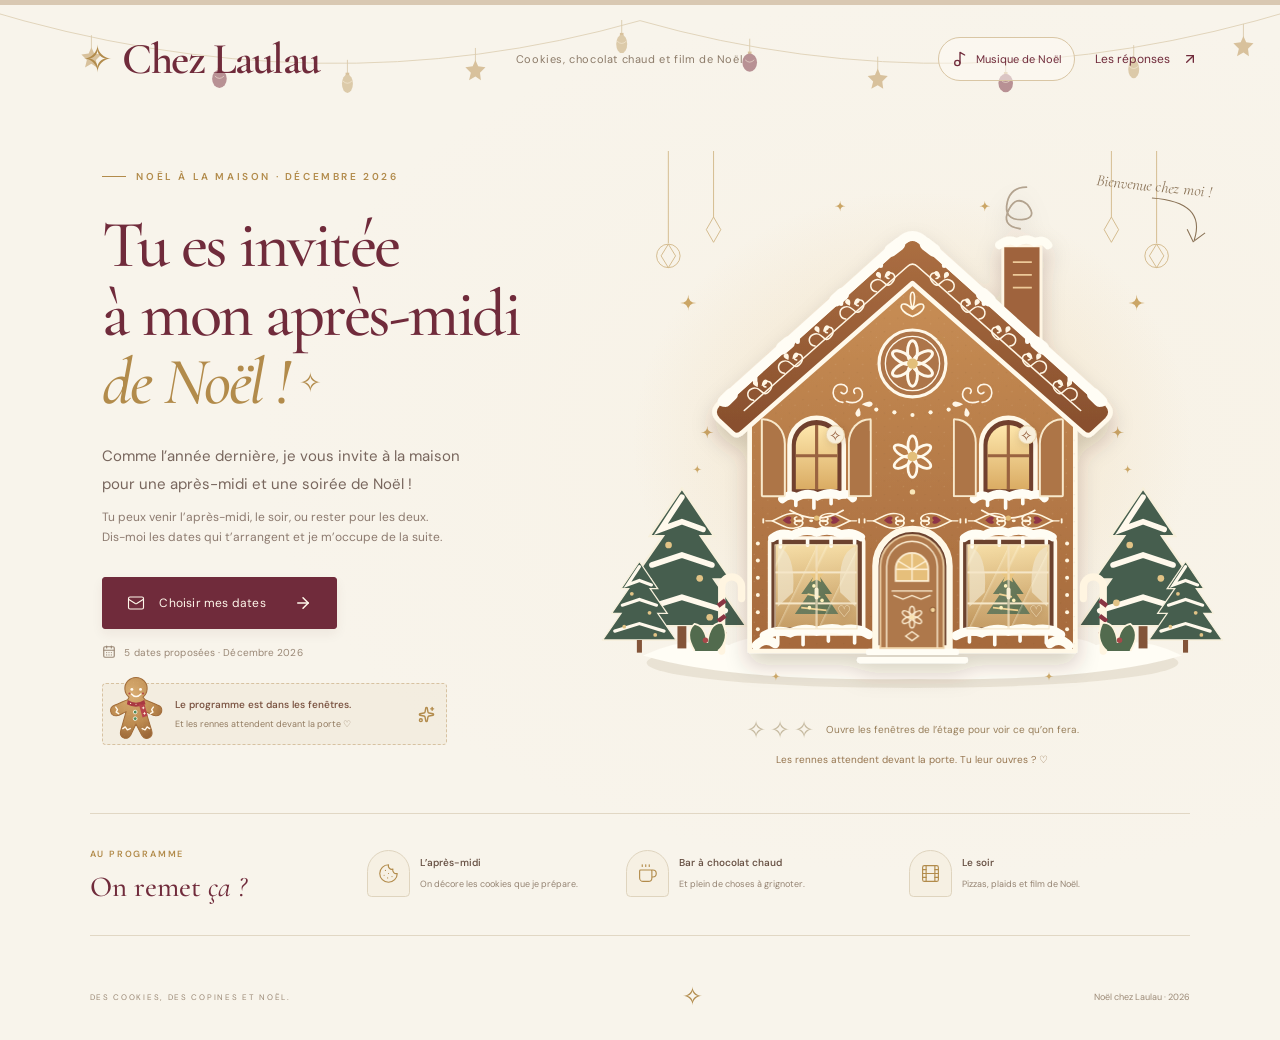
==== commit 8cf88010: "Revert "Retirer le lecteur YouTube et le bouton musique" This reverts commit b56d04bfea09132dc37b0b0" ====
--- a/docs/index.html
+++ b/docs/index.html
@@ -7,8 +7,8 @@
     <title>Noël chez Laulau · Une soirée à partager</title>
     <meta name="description" content="Une maison en pain d’épices, de petits rennes et une invitation à partager. Choisis tes disponibilités pour Noël chez Laulau." />
     <link rel="icon" type="image/svg+xml" href="./favicon.svg" />
-    <script type="module" crossorigin src="./assets/index-DSHHg5c3.js"></script>
-    <link rel="stylesheet" crossorigin href="./assets/index-Ca5Y03nV.css">
+    <script type="module" crossorigin src="./assets/index-D1_KEXuV.js"></script>
+    <link rel="stylesheet" crossorigin href="./assets/index-QEmzPHuP.css">
   </head>
   <body>
     <div id="root"></div>
--- a/docs/assets/index-QEmzPHuP.css
+++ b/docs/assets/index-QEmzPHuP.css
@@ -0,0 +1 @@
+@import "https://fonts.googleapis.com/css2?family=Cormorant+Garamond:ital,wght@0,400;0,500;0,600;1,400;1,500;1,600&family=DM+Sans:wght@400;450;500;550;600;650;700&display=swap";:root{--paper:#f8f4eb;--burgundy:#702b3b;--burgundy-dark:#4d1c29;--gold:#b28b4b;--ink:#513d37;--muted:#87766a;--line:#e1d7c4}*{box-sizing:border-box}html{scroll-behavior:smooth}body{background:var(--paper);color:var(--ink);-webkit-font-smoothing:antialiased;margin:0;font-family:DM Sans,Arial,sans-serif;font-size:14px}button,a,input{-webkit-tap-highlight-color:transparent}button,input{font:inherit}button{cursor:pointer}button:disabled{cursor:wait;opacity:.65}a{color:inherit}button:focus-visible,a:focus-visible{outline:2px solid var(--gold);outline-offset:5px}input:focus-visible{outline:2px solid var(--burgundy);outline-offset:3px}::selection{color:var(--burgundy-dark);background:#e7cdd0}.christmas-site{background-image:radial-gradient(at 83% 37%,#e9dfc53d,#0000 50%),url("data:image/svg+xml,%3Csvg viewBox='0 0 140 140' xmlns='http://www.w3.org/2000/svg'%3E%3Cfilter id='n'%3E%3CfeTurbulence type='fractalNoise' baseFrequency='.8' numOctaves='3' stitchTiles='stitch'/%3E%3C/filter%3E%3Cpath fill='%238c6b50' filter='url(%23n)' opacity='.035' d='M0 0h140v140H0z'/%3E%3C/svg%3E");min-height:100svh;position:relative;overflow-x:clip}.top-rule{background:var(--burgundy);height:5px}.site-header{justify-content:space-between;align-items:center;gap:24px;max-width:1440px;height:108px;margin:auto;padding:0 6.4%;display:flex}.wordmark{letter-spacing:-1px;white-space:nowrap;color:var(--burgundy);align-items:center;font-family:Cormorant Garamond,Georgia,serif;font-size:30px;font-weight:600;text-decoration:none;display:flex}.brand-star{color:var(--gold);margin-right:11px;font-family:Georgia,serif;font-size:35px;font-weight:400}.brand-dot{color:var(--gold)}.header-season{color:#8c7b69;letter-spacing:.6px;font-size:11px}.header-link{color:var(--burgundy);background:0 0;border:0;align-items:center;gap:12px;padding:10px 0;font-size:12px;display:flex}.hero{grid-template-columns:.92fr 1.18fr;align-items:center;max-width:1440px;min-height:640px;margin:auto;padding:28px 4% 50px 8%;display:grid;position:relative}.hero-copy{z-index:1;padding:15px 0 30px;position:relative}.eyebrow{color:var(--gold);letter-spacing:2.6px;align-items:center;gap:10px;margin-bottom:28px;font-size:10px;font-weight:600;display:flex}.eyebrow span{background:var(--gold);width:24px;height:1px}.eyebrow span:last-child{display:none}h1{letter-spacing:-2.5px;color:var(--burgundy);margin:0 0 25px;font-family:Cormorant Garamond,Georgia,serif;font-size:clamp(58px,5.2vw,82px);font-weight:500;line-height:1.03}h1 em{color:var(--gold);font-weight:500}.title-star{color:var(--gold);vertical-align:middle;margin-left:10px;font-size:.4em;display:inline-block;transform:translateY(-7px)}.hero-description{color:#78665d;margin:0 0 8px;font-size:15px;line-height:1.9}.hero-subcopy{color:#8c7a6f;margin:0 0 30px;font-size:12px;line-height:1.7}.primary-button{background:var(--burgundy);border:1px solid var(--burgundy);color:#fff8eb;letter-spacing:.2px;border-radius:3px;justify-content:center;align-items:center;gap:14px;min-height:52px;padding:14px 24px;font-size:12px;transition:background .2s,transform .2s,box-shadow .2s;display:inline-flex;box-shadow:0 5px 12px #541c2510}.primary-button:hover{background:var(--burgundy-dark);transform:translateY(-2px);box-shadow:0 8px 20px #541c2520}.primary-button svg:last-child{margin-left:14px}.hero-note{color:#998775;letter-spacing:.1px;align-items:center;gap:8px;margin-top:16px;font-size:10px;display:flex}.house-scene{align-self:center;min-width:0;margin-top:-30px;position:relative}.house-button{background:0 0;border:none;width:100%;padding:0;transition:transform .5s;display:block;position:relative}.house-button:hover{transform:translateY(-6px)rotate(.5deg)}.house-button svg{width:100%;height:auto;display:block}.scene-caption{color:#8b7458;z-index:1;pointer-events:none;font-family:Cormorant Garamond,Georgia,serif;font-size:18px;font-style:italic;position:absolute;top:6%;right:3%;transform:rotate(6deg)}.scene-caption svg{width:62px;height:47px;margin-left:auto;display:block}.house-hint{letter-spacing:.5px;color:#a08053;justify-content:center;align-items:center;gap:12px;margin-top:-7px;font-size:10px;display:flex;position:relative}.tiny-sparkle{font-size:17px}.how-it-works{border-top:1px solid var(--line);border-bottom:1px solid var(--line);grid-template-columns:1.08fr 1fr 1.1fr 1.18fr;align-items:center;gap:25px;max-width:1212px;margin:0 auto 44px;padding:29px 0 31px;display:grid}.mini-label{letter-spacing:1.8px;color:var(--gold);margin:0 0 10px;font-size:9px;font-weight:600}.section-aside p{color:var(--burgundy);margin:8px 0 0;font-family:Cormorant Garamond,Georgia,serif;font-size:29px;font-weight:500}.section-aside p em{font-weight:400}.step{align-items:center;gap:14px;display:flex}.step-icon{color:var(--gold);background:#f6f0e3;border:1px solid #dfd4be;border-radius:24px 24px 5px 5px;flex-shrink:0;justify-content:center;align-items:center;width:43px;height:47px;display:flex}.step h2{color:#675043;margin:0 0 8px;font-size:11px;font-weight:550}.step p{color:#948372;margin:0;font-size:10px;line-height:1.6}.site-footer{color:#9b8976;justify-content:space-between;align-items:center;gap:20px;max-width:1212px;margin:auto;padding-bottom:27px;font-size:9px;display:flex}.site-footer>span:first-child{letter-spacing:1.7px;font-size:8px}.footer-flower{color:var(--gold);font-size:25px}.skip-link{background:var(--burgundy);color:#fff;z-index:100;padding:12px;position:fixed;top:-100px;left:10px}.skip-link:focus{top:10px}.invitation-dialog{color:var(--ink);width:min(560px,100vw - 32px);max-height:calc(100svh - 40px);box-shadow:none;background:0 0;border:0;margin:auto;padding:0;overflow:visible}.invitation-dialog::backdrop{-webkit-backdrop-filter:blur(7px);backdrop-filter:blur(7px);background:#30151bcc;animation:.3s backdrop-in}.letter{background:var(--paper);scrollbar-width:thin;scrollbar-color:#ccb794 transparent;border:1px solid #ddc9a5;border-radius:4px;max-height:calc(100svh - 40px);padding:31px 38px 27px;position:relative;overflow-y:auto;box-shadow:0 25px 90px #210c1940}.letter:before{content:"";pointer-events:none;border:1px solid #e3d8c2;border-radius:2px;position:absolute;inset:9px}.close-button{width:34px;height:34px;color:var(--burgundy);z-index:2;background:#eee5d8;border:0;border-radius:50%;place-items:center;display:grid;position:absolute;top:18px;right:18px}.close-button:hover{background:#e8d7c8}.letter-ornament{color:var(--gold);justify-content:center;align-items:center;gap:11px;margin-bottom:15px;font-size:24px;display:flex}.letter-ornament span{background:#d4b984;width:55px;height:1px}.letter>.mini-label,.letter>.letter-intro,.letter>h2{text-align:center}.letter h2{letter-spacing:-1px;color:var(--burgundy);margin:0 0 13px;font-family:Cormorant Garamond,Georgia,serif;font-size:39px;font-weight:500;line-height:1.1}.letter h2 em{color:var(--gold);font-weight:500}.letter-intro{color:#8a7465;margin:0 0 24px;font-size:12px;line-height:1.8}.name-fields{grid-template-columns:1fr 1fr;gap:14px;margin-bottom:22px;display:grid}.name-fields label{flex-direction:column;gap:8px;font-size:11px;font-weight:550;display:flex}.name-fields input{width:100%;min-width:0;color:var(--burgundy);background:#fffcf5;border:1px solid #ddcfb8;border-radius:3px;padding:11px 13px;font-size:13px}.name-fields input::placeholder{color:#af9e8c}fieldset{border:0;margin:0;padding:0}legend{margin-bottom:6px;padding:0;font-size:12px;font-weight:600}.field-help{color:#927c6b;margin:0 0 12px;font-size:11px}.date-choices{grid-template-columns:1fr 1fr;gap:8px;display:grid}.date-choice{cursor:pointer;background:#fdf9f1;border:1px solid #dfd2bd;border-radius:3px;align-items:center;gap:12px;min-height:64px;padding:11px 12px;transition:border .15s,background .15s;display:flex;position:relative}.date-choice:last-child{grid-column:1/-1}.date-choice.selected{border-color:var(--burgundy);background:#f0e4e1}.date-choice:hover{border-color:var(--gold)}.date-choice:focus-within{outline:2px solid var(--gold);outline-offset:2px}.date-choice input{opacity:0;width:1px;height:1px;position:absolute}.date-day{color:var(--burgundy);min-width:30px;font-family:Cormorant Garamond,Georgia,serif;font-size:33px;line-height:1}.date-details{flex-direction:column;gap:3px;display:flex}.date-details strong{text-transform:capitalize;font-size:11px;font-weight:550}.date-details>span{color:#947e6b;font-size:9px}.checkbox-art{color:#fff6e9;border:1px solid #c6b39a;border-radius:3px;flex-shrink:0;place-items:center;width:18px;height:18px;margin-left:auto;display:grid}.selected .checkbox-art{background:var(--burgundy);border-color:var(--burgundy)}.selection-count{color:#987b5d;min-height:16px;margin:13px 0 17px;font-size:10px}.submit-button{width:100%;min-height:47px;padding:12px;font-size:12px;display:flex}.privacy-note{color:#968677;text-align:center;max-width:340px;margin:12px auto 0;font-size:9px;line-height:1.7}.letter-signature{color:#98764b;text-align:center;margin-top:19px;font-family:Cormorant Garamond,Georgia,serif;font-size:17px}.letter-signature em{color:var(--burgundy);margin-left:4px;font-size:26px}.error-message{border-left:2px solid var(--burgundy);color:var(--burgundy);background:#f2e1df;margin:10px 0 16px;padding:11px 12px;font-size:11px;line-height:1.6}.text-button{text-underline-offset:4px;color:var(--burgundy);background:0 0;border:0;justify-content:center;align-items:center;gap:6px;margin:auto;padding:13px 10px;font-size:11px;text-decoration:underline;display:flex}.text-button:hover{color:var(--gold)}.success-content{text-align:center;padding-top:9px}.success-icon{width:56px;height:56px;color:var(--burgundy);background:#f0e6d2;border:1px solid #c9b189;border-radius:50%;place-items:center;margin:0 auto 25px;display:grid}.saved-dates{text-align:left;background:#f0e9db;border-radius:4px;flex-direction:column;gap:11px;margin:23px 0 27px;padding:20px 25px;display:flex}.saved-dates span{text-transform:capitalize;color:#795b46;align-items:center;gap:12px;font-size:12px;display:flex}.saved-dates svg{color:var(--gold)}.success-content h2{overflow-wrap:anywhere}.reply-total{color:#8b6e4b;border-top:1px solid var(--line);border-bottom:1px solid var(--line);justify-content:center;align-items:center;gap:9px;margin-bottom:20px;padding:12px 0;font-size:11px;display:flex}.results-list{flex-direction:column;gap:18px;margin:20px 0 25px;display:flex}.result-heading{text-transform:capitalize;justify-content:space-between;align-items:center;font-size:12px;display:flex}.result-heading strong{color:var(--burgundy);align-items:center;gap:6px;font-size:12px;display:flex}.result-bar{background:#e7ddca;border-radius:4px;height:4px;margin:9px 0 7px;overflow:hidden}.result-bar span{background:var(--burgundy);border-radius:4px;height:100%;transition:width .6s;display:block}.result-row p{color:#99816b;overflow-wrap:anywhere;margin:0;font-size:10px;line-height:1.5}.empty-note{color:#8a7465;text-align:center;font-size:12px;line-height:1.7}.results-state{text-align:center;color:var(--muted);flex-direction:column;align-items:center;gap:13px;padding:30px 0;font-size:12px;display:flex}.spinner{border:1.5px solid;border-right-color:#0000;border-radius:50%;width:16px;height:16px;animation:1s linear infinite spin;display:inline-block}.back-button{text-decoration:none}.envelope{perspective:1000px;pointer-events:none;z-index:3;width:100%;height:350px;animation:1.4s cubic-bezier(.2,.6,.3,1) both envelope-enter;position:absolute;top:calc(50% - 175px)}.envelope-back{background:#6b2739;border:1px solid #c6a15f;border-radius:5px;position:absolute;inset:0;box-shadow:0 30px 70px #210b2260}.envelope-flap{clip-path:polygon(0 0,100% 0,50% 57%);transform-origin:top;z-index:4;background:#84374a;border-top:1px solid #d1ac72;animation:1.4s both flap-open;position:absolute;inset:0}.envelope-front{clip-path:polygon(0 0,50% 55%,100% 0,100% 100%,0 100%);z-index:5;background:linear-gradient(25deg,#793246,#a05a66);border-radius:5px;position:absolute;inset:0}.envelope-seal{color:#fff4d8;z-index:6;background:#b68d4a;border:3px double #e5c186;border-radius:50%;place-items:center;width:52px;height:52px;font-family:Cormorant Garamond,Georgia,serif;font-size:30px;animation:1.4s both seal-disappear;display:grid;position:absolute;top:calc(50% - 9px);left:calc(50% - 26px)}.with-envelope .letter{animation:1.4s cubic-bezier(.2,.65,.3,1) both letter-emerge}.results-dialog .letter{animation:.3s both results-enter}@keyframes backdrop-in{0%{-webkit-backdrop-filter:blur();backdrop-filter:blur();background:0 0}to{-webkit-backdrop-filter:blur(7px);backdrop-filter:blur(7px);background:#30151bcc}}@keyframes envelope-enter{0%{opacity:0;transform:scale(.28)translateY(90px)}17%{opacity:1}35%{transform:scale(.9)}65%{opacity:1;transform:scale(1)}to{opacity:0;visibility:hidden;transform:scale(1.09)translateY(100px)}}@keyframes flap-open{0%,30%{transform:rotateX(0)}64%,to{transform:rotateX(180deg)}}@keyframes seal-disappear{0%,30%{opacity:1;transform:scale(1)}45%,to{opacity:0;transform:scale(.5)}}@keyframes letter-emerge{0%,40%{opacity:0;transform:scale(.52)translateY(100px)}58%{opacity:1;transform:scale(.76)translateY(60px)}to{opacity:1;transform:scale(1)translateY(0)}}@keyframes results-enter{0%{opacity:0;transform:translateY(20px)scale(.96)}to{opacity:1;transform:none}}@keyframes spin{to{transform:rotate(360deg)}}@media (width>=1600px){.hero{min-height:720px}.site-header{height:125px}}@media (width<=1300px){.how-it-works,.site-footer{margin-left:7%;margin-right:7%}.how-it-works{gap:20px}.step{gap:10px}.step p{font-size:9px}.step h2{font-size:10px}.hero{min-height:590px}.scene-caption{font-size:16px;top:4%;right:0}}@media (width<=1000px){.hero{grid-template-columns:1fr 1.08fr;min-height:550px;padding-left:6%;padding-right:3%}h1{font-size:64px}.hero-description{font-size:13px}.scene-caption{font-size:14px;top:-1%}.how-it-works{grid-template-columns:1fr 1fr;gap:27px;padding:25px 0}.section-aside{grid-row:span 1}.step p{font-size:10px}.step h2{font-size:12px}.house-hint{gap:6px;font-size:8px}.house-scene{margin-top:0}.hero-copy{padding-top:0}.header-season{display:none}}@media (width<=700px){.site-header{height:84px;padding:0 6%}.wordmark{font-size:26px}.brand-star{margin-right:8px;font-size:29px}.header-link{gap:5px;font-size:10px}.header-link svg{width:14px}.hero{flex-direction:column;gap:28px;min-height:0;padding:26px 6% 35px;display:flex}.hero-copy{text-align:center;width:100%;padding:0}.eyebrow{letter-spacing:2px;justify-content:center;margin-bottom:21px;font-size:9px}.eyebrow span:last-child{display:block}h1{letter-spacing:-2px;margin-bottom:20px;font-size:64px;line-height:1.01}.hero-description{font-size:13px;line-height:1.8}.hero-subcopy{margin-bottom:22px;font-size:11px}.hero-copy>.primary-button{min-height:49px;padding:13px 21px;font-size:11px}.hero-note{justify-content:center;margin-top:12px;font-size:9px}.house-scene{width:100%;max-width:480px;margin:-9px auto 0}.scene-caption{font-size:14px;top:4%;right:2%}.scene-caption svg{height:35px}.house-hint{margin-top:-6px;font-size:9px}.how-it-works{grid-template-columns:1fr;gap:23px;margin:0 7% 24px;padding:26px 7%}.section-aside{border-bottom:1px solid var(--line);padding-bottom:20px}.section-aside p{font-size:31px}.step h2{font-size:12px}.step p{font-size:11px}.step{gap:16px}.site-footer{flex-wrap:wrap;gap:12px;margin:0 7%;padding-bottom:20px;font-size:9px}.site-footer>span:first-child{letter-spacing:1.2px;font-size:7px}.footer-flower{display:none}}@media (width<=420px){h1{font-size:58px}.house-scene{margin-top:-10px}.scene-caption{font-size:12px;right:0}.letter{padding:28px 23px 23px}.letter h2{font-size:33px}.date-choice{gap:8px;padding:10px 9px}.date-details strong{font-size:10px}.date-details>span{font-size:8px}.date-day{min-width:26px;font-size:30px}.checkbox-art{width:16px;height:16px}.name-fields{gap:10px}.date-choices{gap:7px}.close-button{top:14px;right:14px}.letter-intro{font-size:11px}.envelope{height:260px;top:calc(50% - 130px)}}@media (prefers-reduced-motion:reduce){*,:before,:after{scroll-behavior:auto!important;transition-duration:.01ms!important;animation-duration:.01ms!important;animation-iteration-count:1!important}.envelope{display:none}.with-envelope .letter{animation:none}}.site-header{z-index:2;position:relative}.hero{padding-top:42px;padding-bottom:38px}.christmas-garland{opacity:.5;pointer-events:none;height:92px;position:absolute;inset:5px 0 auto;overflow:hidden}.christmas-garland svg{width:100%;min-width:700px;height:100%;position:absolute;left:50%;transform:translate(-50%)}.header-actions{align-items:center;gap:20px;display:flex}.snow-toggle{color:#ad977b;background:#f9f3e8;border:1px solid #d9c8ab;border-radius:50%;place-items:center;width:33px;height:33px;transition:background .2s,color .2s;display:grid}.snow-toggle.snow-on{color:var(--burgundy);background:#efe0da;border-color:#cdb397}.snow-toggle:hover{background:#e8d7c8}.snowfall{z-index:8;pointer-events:none;position:fixed;inset:0;overflow:hidden}.snowfall>span{color:#c6ac79;text-shadow:0 0 8px #fff8e6;animation:linear infinite snow-drift;position:absolute;top:-40px}.ginger-whisper{background:#ece3d170;border:1px dashed #d7c2a1;border-radius:4px;align-items:center;gap:6px;max-width:345px;margin-top:24px;padding:0 11px 0 0;text-decoration:none;transition:background .2s,transform .2s;display:flex}.ginger-whisper:hover{background:#eee0c7;transform:rotate(-1deg)}.ginger-whisper>.ginger-friend{flex-shrink:0;width:66px;height:76px;margin-top:-12px;margin-bottom:-4px;transition:transform .3s}.ginger-whisper:hover>.ginger-friend{transform:rotate(-12deg)}.ginger-whisper>span{text-align:left;flex-direction:column;gap:6px;line-height:1.4;display:flex}.ginger-whisper strong{color:#7a5341;font-size:10px;font-weight:550}.ginger-whisper>span>span{color:#927b60;font-size:9px}.ginger-whisper>svg:last-child{color:var(--gold);flex-shrink:0;margin-left:auto}.house-scene{margin-top:-12px}.house-playground{scroll-margin-top:25px;position:relative}.house-art{position:relative}.house-art>svg{width:100%;height:auto;transition:filter 1s;display:block}.house-enchanted .house-art>svg{filter:drop-shadow(0 0 30px #d4af6166)}.house-playground .scene-caption{top:4%;right:3%}.house-hotspot{color:#f8e7c3;isolation:isolate;background:0 0;border:0;min-width:40px;min-height:40px;padding:0;position:absolute;transform:translate(-50%,-50%)}.house-hotspot:focus-visible{outline-offset:3px;border-radius:4px;outline:2px solid #dbb66f}.cocoa-hotspot{width:9.5%;height:14.5%;top:59.2%;left:34.85%}.biscuit-hotspot{width:9.5%;height:14.5%;top:59.2%;left:65.15%}.gift-hotspot{border:1px solid #0000;border-radius:4px;width:8.5%;height:6.9%;top:81.2%;left:34.85%}.gift-hotspot:hover{background:#eedcaf22;border-color:#ffe2a4}.door-hotspot{border-radius:45% 45% 0 0;width:15%;height:23%;top:78.8%;left:50%}.door-hotspot:hover{background:#ffd47b1a;box-shadow:0 0 25px #f2cd8a44}.window-shutter{transform-origin:0;backface-visibility:visible;background:linear-gradient(90deg,#6a2939,#944958);border:1.5px solid #f4ddbb;border-radius:46% 46% 2px 2px;transition:transform .65s,box-shadow .4s;position:absolute;inset:3%;box-shadow:inset 0 0 0 4px #873d4d}.window-shutter:before{content:"";border:1px dashed #d7b77c;border-radius:45% 45% 2px 2px;position:absolute;inset:15% 16% 12%}.window-shutter:after{content:"";background:#f3d28d;border-radius:50%;width:4px;height:4px;position:absolute;top:55%;right:12%}.house-hotspot:hover .window-shutter{transform:perspective(250px)rotateY(-27deg)}.house-hotspot.found .window-shutter{transform:perspective(250px)rotateY(-110deg);box-shadow:0 0 20px #e1b97155}.hotspot-sparkle{color:#925a38;pointer-events:none;background:#f8efdc;border:1px solid #ecd6ac;border-radius:50%;place-items:center;width:25px;height:25px;font-size:19px;animation:3s ease-in-out infinite secret-beckon;display:grid;position:absolute;top:-5px;right:-5px;box-shadow:0 2px 8px #49211a22}.found .hotspot-sparkle{color:#6a2939;background:#d7b577;animation:none}.door-whisper{white-space:nowrap;color:#733140;background:#f7e7c8;border:1px solid #b58b59;align-items:center;gap:4px;padding:5px 7px;font-family:Cormorant Garamond,Georgia,serif;font-size:13px;display:flex;position:absolute;bottom:28%;left:50%;transform:translate(-50%)rotate(-8deg);box-shadow:0 2px 5px #371a2420}.secret-counter{color:#977e5a;text-align:center;justify-content:center;align-items:center;gap:12px;min-height:42px;margin-top:-3px;font-size:10px;line-height:1.7;display:flex}.discovery-stars{color:#c5b99f;flex-shrink:0;gap:4px;font-size:24px;line-height:1;display:flex}.discovery-stars .is-found{color:#9a6c2e;text-shadow:0 0 12px #e7b95b88}.house-fairy-lights{pointer-events:none;position:absolute;inset:0}.house-fairy-lights i{opacity:0;background:#f5d693;border-radius:50%;width:6px;height:6px;transition:opacity 1s;position:absolute}.house-enchanted .house-fairy-lights i{opacity:1;animation:2.7s infinite alternate fairy-twinkle;box-shadow:0 0 12px 3px #ffdb9b}.secret-note{z-index:4;background:#fff9ed;border:1px solid #d7be91;border-radius:5px;align-items:center;gap:6px;width:min(380px,94%);padding:19px 23px 19px 13px;animation:.4s secret-unfold;display:flex;position:absolute;bottom:54px;right:4%;transform:rotate(-1.5deg);box-shadow:0 13px 45px #56213233}.secret-note:before{content:"";pointer-events:none;border:1px solid #eadfc9;border-radius:2px;position:absolute;inset:5px}.secret-close{width:25px;height:25px;color:var(--burgundy);z-index:2;background:#f1e7d6;border:0;border-radius:50%;place-items:center;display:grid;position:absolute;top:9px;right:9px}.secret-illustration{flex:0 0 103px;place-items:center;display:grid}.secret-copy .mini-label{letter-spacing:1.3px;margin:0 0 7px;font-size:7px;line-height:1.5}.secret-copy h3{color:var(--burgundy);margin:0 0 8px;font-family:Cormorant Garamond,Georgia,serif;font-size:24px;font-weight:500;line-height:1.05}.secret-copy>p:not(.mini-label){color:#8c7059;min-height:34px;margin:0 0 7px;font-size:10px;line-height:1.7}.secret-action{color:var(--burgundy);text-align:left;background:0 0;border:0;border-bottom:1px solid #d6bc95;padding:5px 0;font-size:10px}.secret-action:hover{color:#ac8042}.cocoa-steam{animation:3s ease-in-out infinite steam-rise}.ginger-friend.waving{transform-origin:50% 90%;animation:.8s ease-in-out 2 ginger-wave}.fortune-star{color:#c3a265;font-size:105px;line-height:1;animation:3s ease-in-out infinite star-breathe;position:relative}.fortune-star span{color:#fff6e5;place-items:center;font-size:27px;display:grid;position:absolute;inset:0}.with-envelope{width:min(590px,100vw - 32px)}.letter h2{overflow-wrap:anywhere}.letter .letter-intro{margin-bottom:20px}.letter .name-fields{margin-bottom:19px}.date-tree{aspect-ratio:460/400;width:100%;max-width:460px;margin:-3px auto 0;position:relative}.tree-drawing{width:100%;height:100%;display:block;overflow:visible}.tree-lights circle{fill:#9aa181;transition:fill .3s,filter .3s}.tree-awake .tree-lights circle{fill:#ffe1a0;filter:drop-shadow(0 0 4px #ffe1a0);animation:3s infinite alternate fairy-twinkle}.tree-top-star{transition:fill .4s,filter .4s}.tree-awake .tree-top-star{fill:#e4ba68;filter:drop-shadow(0 0 8px #f7d48b)}.tree-gifts{opacity:.45;transition:opacity .5s}.tree-awake .tree-gifts{opacity:1}.date-bauble{z-index:1;background:0 0;border:0;flex-direction:column;align-items:center;gap:5px;width:68px;min-height:90px;padding:0;display:flex;position:absolute;transform:translate(-50%,-50%)}.date-bauble:hover .bauble-ball{transform:rotate(9deg);box-shadow:0 3px 20px #fce6ae88}.date-bauble:focus-visible{outline-offset:3px;border-radius:25px;outline:2px solid #c39a55}.bauble-ball{color:#fff2d8;background:radial-gradient(circle at 28% 23%,#ab5a68,#682438 80%);border:1.5px solid #f5dca6;border-radius:50%;flex-direction:column;justify-content:center;align-items:center;width:62px;height:63px;transition:background .25s,box-shadow .25s,transform .25s;display:flex;position:relative;box-shadow:inset -7px -5px 10px #46192466,0 5px 6px #1e2e251f}.bauble-ball:before{content:"";border:1px dashed #e9cf9880;border-radius:50%;position:absolute;inset:5px}.bauble-cap{background:#d2b174;border:1px solid #f2d9a5;border-radius:2px 2px 0 0;width:13px;height:7px;margin-bottom:-5px;position:relative}.bauble-cap:before{content:"";background:#e0c38d;width:1px;height:18px;position:absolute;bottom:7px;left:5px}.bauble-number{font-family:Cormorant Garamond,Georgia,serif;font-size:30px;line-height:.95}.bauble-month{letter-spacing:1.4px;font-size:7px;line-height:1.7}.bauble-weekday{text-transform:capitalize;color:#5f3d33;white-space:nowrap;background:#f9f1de;border:1px solid #deca9e;border-radius:10px;padding:3px 8px;font-size:9px;box-shadow:0 2px 3px #324e3b12}.is-lit .bauble-ball{color:#5b2931;background:radial-gradient(circle at 28% 23%,#ffe9ad,#c89a47 85%);border-color:#ffefb9;animation:.4s bauble-pop;box-shadow:0 0 22px 5px #f5d28877,inset -4px -5px 10px #c7944622}.is-lit .bauble-ball:before{border-color:#99733e88}.is-lit .bauble-weekday{background:#eed49f;border-color:#c39b54}.bauble-check{color:#fff0ce;background:#713043;border:1px solid #f8db99;border-radius:50%;width:18px;height:18px;padding:2px;position:absolute;top:0;right:-2px}.tree-whisper{text-align:center;color:#a1855b;font-family:Cormorant Garamond,Georgia,serif;font-size:17px;font-style:italic;position:absolute;bottom:0;left:0;right:0}.letter .selection-count{text-align:center;min-height:19px;margin:10px 0 18px;font-size:11px;line-height:1.7}.success-friend{max-width:155px;margin:-5px auto 8px;position:relative}.success-friend svg{width:105px;height:120px;margin:auto;display:block}.success-bubble{color:var(--burgundy);background:#f0e3c9;border:1px solid #d4ba89;border-radius:15px 15px 15px 0;padding:8px 11px;font-family:Cormorant Garamond,Georgia,serif;font-size:16px;position:absolute;top:10px;right:-40px;transform:rotate(6deg)}.delivery-content{text-align:center;padding:12px 0 20px}.delivery-content h2{font-size:36px}.delivery-content .letter-intro{margin:0}.delivery-stage{aspect-ratio:320/220;width:min(320px,100%);margin:24px auto 16px;position:relative;overflow:hidden}.mailbox-drawing{width:100%;height:100%}.travelling-letter{color:#a27a47;background:#fff3da;border:1px solid #c29858;place-items:center;width:65px;height:46px;animation:2.1s cubic-bezier(.4,0,.4,1) forwards deliver-letter;display:grid;position:absolute;top:30%;left:6%}.travelling-letter>span{color:#ffe5bf;background:#7b3043;border-radius:50%;padding:0 3px;font-size:12px;position:absolute;top:16px;left:26px}.delivery-heart{color:#ad7b42;opacity:0;animation:1.4s ease-out .8s both delivery-hearts;position:absolute}.heart-one{font-size:30px;top:25%;left:58%}.heart-two{font-size:21px;animation-delay:1s;top:15%;left:38%}.heart-three{font-size:25px;animation-delay:1.2s;top:10%;left:72%}.festive-table{isolation:isolate;height:200px;margin:0 0 12px;position:relative}.table-cloth{background:#823c49;border:6px solid #efe0be;border-radius:65px;outline:1px solid #c8b28d;position:absolute;inset:41px 8px 39px;overflow:hidden;box-shadow:0 9px #dfd2b9,0 12px 20px #6b42221a}.table-cloth:before{content:"";border:1px dashed #d1ad7a;border-radius:60px;position:absolute;inset:8px}.table-runner{background:#efe3c7;border-left:2px solid #c7b28e;border-right:2px solid #c7b28e;width:56px;position:absolute;top:0;bottom:0;left:calc(50% - 28px)}.table-centrepiece{color:#e2bf80;background:#4d6549;border:3px dotted #c4b17a;border-radius:50%;place-items:center;width:46px;height:46px;font-size:29px;display:grid;position:absolute;top:calc(50% - 23px);left:calc(50% - 23px)}.table-candle{background:#fff1d2;border-bottom:3px solid #c9a66b;border-radius:3px;width:12px;height:25px;position:absolute;top:calc(50% - 12px)}.table-candle:before{content:"";background:#e5ba61;border-radius:60% 50% 50%;width:6px;height:10px;animation:2s infinite alternate candle-flicker;position:absolute;top:-9px;left:3px;box-shadow:0 0 10px #ffe1a0}.candle-left{left:calc(50% - 69px)}.candle-right{right:calc(50% - 69px)}.table-guest{z-index:1;flex-direction:column;align-items:center;width:26%;display:flex;position:absolute;transform:translate(-50%)}.guest-0,.guest-1,.guest-2{top:9px}.guest-3,.guest-4,.guest-5{flex-direction:column-reverse;bottom:6px}.guest-0,.guest-3{left:22%}.guest-1,.guest-4{left:50%}.guest-2,.guest-5{left:78%}.guest-plate{color:#a97d4a;background:#fbf3dd;border:3px double #d9c5a0;border-radius:50%;place-items:center;width:35px;height:35px;font-size:15px;display:grid}.guest-name{color:#752c3e;text-overflow:ellipsis;white-space:nowrap;background:#fffbef;border:1px solid #d8c4a1;max-width:100%;padding:5px 9px;font-family:Cormorant Garamond,Georgia,serif;font-size:15px;line-height:1.1;overflow:hidden;transform:rotate(-4deg);box-shadow:0 2px 3px #5224160a}.guest-1 .guest-name,.guest-5 .guest-name{transform:rotate(4deg)}.table-empty-note{text-align:center;color:#a18259;width:100%;font-family:Cormorant Garamond,Georgia,serif;font-size:19px;font-style:italic;position:absolute;bottom:3px}.table-extra{color:#92734e;font-size:10px;position:absolute;bottom:-12px;right:0}@keyframes snow-drift{0%{transform:translateY(-25px)rotate(0)}to{transform:translate(55px,calc(100svh + 80px))rotate(160deg)}}@keyframes secret-beckon{0%,70%,to{transform:scale(1)}85%{transform:scale(1.15)rotate(10deg)}}@keyframes secret-unfold{0%{opacity:0;transform:translateY(18px)rotate(3deg)scale(.94)}to{opacity:1;transform:translateY(0)rotate(-1.5deg)scale(1)}}@keyframes steam-rise{0%,to{opacity:.4;transform:translateY(2px)}50%{opacity:.85;transform:translateY(-5px)}}@keyframes ginger-wave{0%,to{transform:rotate(0)}25%{transform:rotate(-12deg)}75%{transform:rotate(12deg)}}@keyframes star-breathe{0%,to{transform:scale(.96)rotate(-6deg)}50%{transform:scale(1.04)rotate(6deg)}}@keyframes fairy-twinkle{0%{opacity:.5}to{opacity:1}}@keyframes bauble-pop{0%{transform:scale(.86)rotate(-8deg)}70%{transform:scale(1.12)rotate(5deg)}to{transform:scale(1)}}@keyframes deliver-letter{0%{opacity:0;transform:translate(-30px,70px)rotate(-18deg)scale(.8)}20%{opacity:1;transform:translate(0)rotate(-8deg)scale(1)}45%{transform:translate(65px,-20px)rotate(8deg)}75%{opacity:1;transform:translate(105px,8px)rotate(0)scale(.45)}90%,to{opacity:0;transform:translate(122px,15px)scale(.08)}}@keyframes delivery-hearts{0%{opacity:0;transform:translateY(18px)scale(.4)}35%{opacity:1}to{opacity:0;transform:translateY(-35px)scale(1.2)rotate(10deg)}}@keyframes candle-flicker{0%{transform:rotate(-6deg)scale(.9)}to{transform:rotate(6deg)scale(1.1)}}@media (width<=1000px){.ginger-whisper{max-width:320px}.ginger-whisper strong{font-size:9px}.ginger-whisper>span>span{font-size:8px}.secret-note{width:330px;max-width:98%;bottom:50px;right:0}.secret-illustration{flex-basis:85px}.secret-illustration>svg{width:90px;height:105px}.secret-copy h3{font-size:22px}.secret-copy>p:not(.mini-label){font-size:9px}.secret-copy .mini-label{font-size:6px}.secret-counter{gap:7px;font-size:9px}.hotspot-sparkle{width:21px;height:21px;font-size:16px}.scene-caption{top:2%}}@media (width<=700px){.hero{gap:36px;padding-top:35px}.header-actions{gap:10px}.snow-toggle{width:28px;height:28px}.snow-toggle svg{width:15px}.header-link{font-size:9px}.christmas-garland{opacity:.32;height:74px}.ginger-whisper{max-width:315px;margin:24px auto 0}.ginger-whisper strong{font-size:10px}.ginger-whisper>span>span{font-size:9px}.house-scene{margin-top:-15px}.house-playground .scene-caption{font-size:14px;top:2%;right:1%}.secret-counter{align-items:center;gap:8px;margin-top:3px;font-size:9px}.discovery-stars{gap:2px;font-size:23px}.secret-note{max-width:94%;padding:17px 21px 17px 10px;bottom:57px;right:3%}.secret-copy h3{font-size:23px}.secret-copy>p:not(.mini-label){font-size:10px}.secret-copy .mini-label{font-size:7px}.secret-action{font-size:10px}.secret-illustration{flex-basis:90px}.secret-illustration>svg{width:95px;height:112px}.house-hotspot{min-width:44px;min-height:44px}.door-whisper{padding:3px 5px;font-size:10px}.door-whisper svg{width:10px}.hotspot-sparkle{width:19px;height:19px;font-size:15px;top:-3px;right:-1px}}@media (width<=420px){.hero .eyebrow{letter-spacing:1.7px;font-size:8px}.letter .name-fields{margin-bottom:17px}.letter .field-help{font-size:10px;line-height:1.6}.date-bauble{gap:4px;width:56px;min-height:78px}.bauble-ball{width:48px;height:49px}.bauble-cap{width:11px;height:6px;margin-bottom:-4px}.bauble-number{font-size:25px}.bauble-month{letter-spacing:.9px;font-size:6px}.bauble-weekday{padding:3px 6px;font-size:8px}.bauble-check{width:17px;height:17px;top:-1px;right:-2px}.bauble-ball:before{inset:4px}.tree-whisper{font-size:15px;bottom:-2px}.letter .selection-count{margin-top:12px;font-size:10px}.secret-copy h3{font-size:22px}.scene-caption{font-size:12px}.secret-counter{font-size:8px}.success-bubble{font-size:15px;right:-23px}.festive-table{height:185px}.guest-name{padding:5px 7px;font-size:13px}.table-cloth{inset:39px 3px 36px}.guest-plate{width:32px;height:32px}.header-link svg{width:12px}}@media (prefers-reduced-motion:reduce){.snowfall{display:none}.cocoa-steam,.ginger-friend,.fortune-star,.tree-lights circle,.table-candle:before{animation:none!important}.travelling-letter,.delivery-heart{display:none}}@media (width<=420px){.site-header{gap:8px}.site-header .wordmark{font-size:23px}.header-actions{gap:6px}.date-tree{min-height:300px}}body{background:#fff;transition:background-color .9s}body.christmas-night{background:#642237}.christmas-site{background-color:#fff;background-image:radial-gradient(at 75% 42%,#f6ecd742,#0000 52%);transition:background-color .9s,color .6s}.christmas-site.night-mode{background-color:#642237;background-image:radial-gradient(at 78% 40%,#a6535640,#0000 52%)}.night-mode .top-rule{background:#d7b888}.night-mode .wordmark,.night-mode h1,.night-mode .header-link,.night-mode .section-aside p{color:#fff1dc}.night-mode h1 em,.night-mode .brand-star,.night-mode .brand-dot,.night-mode .eyebrow,.night-mode .title-star{color:#e7c38c}.night-mode .eyebrow span{background:#e7c38c}.night-mode .header-season,.night-mode .hero-description{color:#eddacf}.night-mode .hero-subcopy,.night-mode .hero-note,.night-mode .step p,.night-mode .site-footer{color:#dabdb0}.night-mode .step h2{color:#fff1dc}.night-mode .mini-label,.night-mode .scene-caption,.night-mode .secret-counter,.night-mode .bay-hint{color:#e0bc87}.night-mode .how-it-works{border-color:#aa768055}.night-mode .step-icon{color:#efd19a;background:#74394a;border-color:#a77870}.night-mode .hero-copy>.primary-button{color:#6c2a3d;background:#f4e2c3;border-color:#f4e2c3}.night-mode .hero-copy>.primary-button:hover{background:#fff2db}.night-mode .ginger-whisper{background:#813e4a66;border-color:#be9181}.night-mode .ginger-whisper strong{color:#f6e4cf}.night-mode .ginger-whisper>span>span{color:#dec1ac}.night-mode .ginger-whisper>svg:last-child{color:#e4c18a}.night-mode .ginger-whisper:hover{background:#944f5b77}.night-mode .footer-flower{color:#e5c18a}.night-mode .christmas-garland{opacity:.85}.night-mode .discovery-stars{color:#a97d78}.night-mode .discovery-stars .is-found{color:#ffe0a5}.night-mode .letter .mini-label,.night-mode .secret-copy .mini-label{color:var(--gold)}.night-mode .letter .primary-button,.night-mode .secret-action{color:#fff4dd}.night-mode .secret-action{color:var(--burgundy)}.snow-weather{color:#ab8a63;place-items:center;width:30px;height:30px;display:grid}.night-mode .snow-weather{color:#e8d1a9}.snowfall>span{color:#0000;background:#bccbd3;border-radius:50%;box-shadow:0 0 3px #dce5e8}.night-mode>.snowfall>span,.invitation-dialog>.snowfall>span{background:#fff;box-shadow:0 0 4px #fff8e5}.invitation-dialog::backdrop{background:#4f192cc9}.invitation-dialog>.snowfall{z-index:0}.invitation-dialog>.letter{z-index:1}.cocoa-hotspot,.biscuit-hotspot{perspective:350px;width:8.9%;height:14.2%;top:54.7%}.house-hotspot .window-shutter{backface-visibility:visible;background:linear-gradient(90deg,#a3653d,#b7804d);border:1.5px solid #fff1d8;border-radius:3px;width:40%;height:80%;inset:15% auto auto;transform:none;box-shadow:inset 0 0 0 3px #9c6038}.house-hotspot .shutter-left{transform-origin:100%;left:-41%}.house-hotspot .shutter-right{transform-origin:0;right:-41%}.window-shutter:before{background:repeating-linear-gradient(0deg,#0000,#0000 11px,#f5dfb52e 12px 13px);border:1px solid #efcf97;border-radius:0;inset:7px 4px}.window-shutter:after{width:3px;height:3px;top:49%;right:3px}.shutter-right:after{left:3px;right:auto}.house-hotspot.found .shutter-left{transform:rotateY(48deg)}.house-hotspot.found .shutter-right{transform:rotateY(-48deg)}.house-hotspot.found{filter:drop-shadow(0 0 12px #ffe3a766)}.hotspot-sparkle{width:19px;height:19px;font-size:15px;top:7px;right:0}.gift-hotspot{color:#b77d49;border:0;border-radius:50%;width:11%;height:8.5%;top:34.9%;left:50%}.gift-hotspot:hover{background:#fff5d31c;border:0}.heart-sparkle{color:#c08d51;font-size:14px;position:absolute;top:5%;right:9%}.door-hotspot{height:21%;top:79.3%}.door-whisper{font-size:11px;bottom:26%}.bay-hotspot{isolation:isolate;width:13.1%;height:15.2%;top:77.75%;overflow:visible}.bay-left{left:34.85%}.bay-right{left:65.15%}.bay-glass-pane{pointer-events:none;background:linear-gradient(116deg,#fff8de33 10%,#fff8de77 12%,#fff8de22 15%,#fff8de11 51%,#fff8de66 52%,#fff8de22 55%);border:1.5px solid #f4e4c5;width:50%;transition:transform 1s,opacity .8s;position:absolute;top:0;bottom:0}.pane-left{left:0}.pane-right{right:0}.bay-glass-pane:after{content:"";border-top:2px solid #f5e6c8;position:absolute;top:31%;left:0;right:0;box-shadow:0 31px #f5e6c8}.bay-is-open .pane-left{opacity:.45;transform:translate(-82%)}.bay-is-open .pane-right{opacity:.45;transform:translate(82%)}.bay-hotspot:hover{filter:drop-shadow(0 0 8px #ffe6abbb)}.bay-handle{pointer-events:none;background:#f9efd3;border-radius:2px;width:4px;height:12px;transition:opacity .5s;position:absolute;top:51%;left:calc(50% - 2px)}.bay-is-open .bay-handle{opacity:0}.bay-welcome{color:#f8e9c8;text-shadow:0 0 5px #693c27;pointer-events:none;font-family:Georgia,serif;font-size:16px;position:absolute;bottom:9%;right:8%}.bay-hint{text-align:center;color:#96754f;margin:1px 15px 0;font-size:10px;line-height:1.6}.sr-only{clip:rect(0,0,0,0);white-space:nowrap;border:0;width:1px;height:1px;margin:-1px;padding:0;position:absolute;overflow:hidden}.reindeer-parade{z-index:4;pointer-events:none;position:absolute;inset:0}.reindeer-actor{transform-origin:50%;will-change:transform,opacity;width:118px;height:118px;animation:2.65s cubic-bezier(.24,.42,.72,.9) both reindeer-arrive;position:absolute;top:0;left:0}.deer-direction,.little-reindeer{width:100%;height:100%;display:block}.from-right .deer-direction{transform:scaleX(-1)}.reindeer-actor .little-reindeer{animation:.28s ease-in-out infinite alternate deer-trot}.reindeer-actor .deer-legs-a{transform-origin:72px 88px;animation:.28s ease-in-out infinite alternate deer-steps}.reindeer-actor .deer-legs-b{transform-origin:85px 88px;animation:.28s ease-in-out infinite alternate-reverse deer-steps}.bay-indoor-guests{pointer-events:none;justify-content:center;align-items:flex-end;display:flex;position:absolute;inset:13% -3% 0;overflow:hidden}.bay-indoor-guests .little-reindeer{filter:drop-shadow(0 2px 2px #5f382c22);flex-shrink:0;width:60%;height:70%;margin:0 -8%;animation:.6s both indoor-welcome}.bay-indoor-guests .little-reindeer:last-child{transform:scaleX(-1)}.secret-note{background:#fff8e8;border:5px double #cfa576;border-radius:50px 50px 5px 5px;gap:17px;width:100%;max-width:100%;margin:21px auto 0;padding:29px 35px 25px 20px;animation:.4s secret-window-open;position:relative;bottom:auto;right:auto;transform:none;box-shadow:0 10px 30px #3c1b2920}.secret-note:before{border-color:#e2cfab;border-radius:40px 40px 2px 2px;inset:8px}.secret-note:after{content:"";background:#fffdf3;border-radius:50%;height:8px;position:absolute;top:-6px;left:12%;right:12%;box-shadow:0 3px #fffdf3}.secret-illustration{flex-basis:126px}.secret-illustration>svg{width:130px;height:145px}.secret-copy h3{font-size:28px}.secret-copy .mini-label{font-size:8px;line-height:1.5}.secret-action{font-size:11px}.secret-close{top:16px;right:18px}@keyframes reindeer-arrive{0%{opacity:0;transform:translate(var(--deer-from-x),var(--deer-from-y)) scale(1)}6%{opacity:1}60%{opacity:1;transform:translate(calc(var(--deer-to-x) - 12px),calc(var(--deer-to-y) + 20px)) scale(.8)}85%{opacity:1;transform:translate(var(--deer-to-x),var(--deer-to-y)) scale(.3)}to{opacity:0;transform:translate(var(--deer-to-x),var(--deer-to-y)) scale(.08)}}@keyframes deer-trot{0%{transform:translateY(0)rotate(-2deg)}to{transform:translateY(-5px)rotate(2deg)}}@keyframes deer-steps{0%{transform:rotate(-12deg)}to{transform:rotate(12deg)}}@keyframes indoor-welcome{0%{opacity:0}to{opacity:1}}@keyframes secret-window-open{0%{opacity:0;transform:translateY(-10px)scale(.97)}to{opacity:1;transform:none}}@media (width<=1000px){.secret-note{gap:11px;padding:25px 24px 22px 15px}.secret-illustration{flex-basis:95px}.secret-illustration>svg{width:100px;height:120px}.secret-copy h3{font-size:25px}.secret-copy .mini-label{font-size:7px}}@media (width<=700px){.reindeer-actor{width:82px;height:82px}.bay-hint{margin-top:6px;font-size:9px}.secret-note{gap:9px;margin-top:17px;padding:26px 22px 21px 13px}.secret-copy h3{font-size:24px}.secret-copy>p:not(.mini-label){font-size:10px}.secret-illustration{flex-basis:85px}.secret-illustration>svg{width:90px;height:114px}.secret-action{font-size:10px}.secret-close{top:12px;right:12px}.bay-glass-pane:after{box-shadow:0 17px #f5e6c8}.door-whisper{font-size:9px}.snow-weather{width:25px}.bay-hotspot{min-width:42px;min-height:42px}.cocoa-hotspot,.biscuit-hotspot{min-width:30px;min-height:42px}.gift-hotspot{min-width:42px;min-height:42px}}@media (prefers-reduced-motion:reduce){.snowfall{display:block}.snowfall>span{top:var(--static-top,30%);animation:none!important}.reindeer-parade{display:none}.bay-glass-pane,.night-mode,.christmas-site,body{transition:none}}.bay-indoor-guests .little-reindeer{width:46%;margin-left:-6%;margin-right:-6%}.house-hotspot .window-shutter{width:50%;height:100%;transition:transform .8s cubic-bezier(.2,.6,.3,1),box-shadow .4s;top:0}.house-hotspot .shutter-left{transform-origin:0;border-radius:90% 0 0/34% 0 0;left:0;right:auto}.house-hotspot .shutter-right{transform-origin:100%;border-radius:0 90% 0 0/0 34% 0 0;left:auto;right:0}.house-hotspot:hover .shutter-left{transform:rotateY(-18deg)}.house-hotspot:hover .shutter-right{transform:rotateY(18deg)}.house-hotspot.found .shutter-left{transform:rotateY(-155deg);box-shadow:inset 0 0 0 3px #9c6038}.house-hotspot.found .shutter-right{transform:rotateY(155deg);box-shadow:inset 0 0 0 3px #9c6038}.hotspot-sparkle{z-index:2}.secret-note .secret-copy{min-width:0}.secret-copy>p:not(.mini-label){font-size:12px;line-height:1.85}.cup-marshmallow{animation:.3s marshmallow-pop}.marshmallow-rain{pointer-events:none;z-index:100;position:fixed;inset:0;overflow:hidden}.falling-marshmallow{animation:linear both marshmallow-fall;position:absolute;top:-75px}.mallow-piece{width:37px;height:33px;transform:rotate(var(--mallow-tilt));background:linear-gradient(130deg,#fffdf7,#f2ddcf);border:1px solid #e6c5b2;border-radius:12px 11px 13px 10px;display:block;position:relative;box-shadow:inset -3px -3px 5px #edcabb44,0 3px 12px #5e28352b}.mallow-piece i{background:#785044;border-radius:50%;width:3px;height:3px;position:absolute;top:12px;left:11px}.mallow-piece i:nth-child(2){left:24px}.mallow-piece b{color:#a37166;font-size:11px;font-weight:400;line-height:1;position:absolute;top:16px;left:14px}.door-interior{opacity:0;pointer-events:none;background:radial-gradient(at 50% 0,#e4b25f,#6b412a 85%);border:1px solid #f5dfb8;border-radius:47% 47% 0 0;position:absolute;inset:0;overflow:hidden}.door-is-open .door-interior{opacity:1;transition:opacity .3s}.door-leaf{color:#eee1bd;transform-origin:0;opacity:0;pointer-events:none;background:#ad7348;border:2px solid #ebcda0;border-radius:47% 47% 0 0;place-items:center;font-size:23px;display:grid;position:absolute;inset:0}.door-indoor-guests{justify-content:center;align-items:flex-end;height:58%;display:flex;position:absolute;bottom:0;left:-9%;right:-9%}.door-indoor-guests .little-reindeer{flex-shrink:0;width:49%;height:100%;margin:0 -8%;animation:.8s indoor-welcome}.door-indoor-guests .little-reindeer:last-child{transform:scaleX(-1)}.door-is-open{filter:drop-shadow(0 0 10px #f4cf8370)}.door-whisper{font-family:Cormorant Garamond,Georgia,serif;font-size:14px}.hero-description{max-width:430px}.hero-subcopy{max-width:450px}.night-mode .letter .mini-label{color:var(--gold)}@keyframes marshmallow-fall{0%{opacity:0;transform:translateY(-50px)rotate(0)}7%{opacity:1}90%{opacity:1}to{opacity:0;transform:translate(70px,calc(100svh + 100px))rotate(230deg)}}@keyframes marshmallow-pop{0%{opacity:0}to{opacity:1}}@keyframes door-open{0%{transform:perspective(300px)rotateY(0)}to{transform:perspective(300px)rotateY(-116deg)}}@media (width<=1000px){.secret-copy>p:not(.mini-label){font-size:11px}.secret-illustration{flex-basis:95px}}@media (width<=700px){.hero-description,.hero-subcopy{margin-left:auto;margin-right:auto}.hero-description{max-width:360px}.hero-subcopy{max-width:345px}.secret-note{align-items:flex-start}.secret-copy>p:not(.mini-label){font-size:11px;line-height:1.8}.secret-illustration{flex-basis:72px}.secret-illustration>svg{width:80px}.door-whisper{font-size:10px}.mallow-piece{width:30px;height:27px}.mallow-piece i{top:9px;left:8px}.mallow-piece i:nth-child(2){left:20px}.mallow-piece b{top:13px;left:11px}}@media (prefers-reduced-motion:reduce){.marshmallow-rain{display:none}.house-hotspot .window-shutter{transition:none}.door-is-open .door-leaf{animation:none}}body{background:#f8f4eb}.christmas-site{background-color:#f8f4eb}.snow-white .top-rule{background:#d9c8b2}.house-hotspot .window-shutter{width:39%;height:83%;box-shadow:none;background:#ad7547;border:2px solid #f8e9cc;border-radius:3px;transition:none;top:12%}.house-hotspot .shutter-left{left:-46%;right:auto;transform:none}.house-hotspot .shutter-right{left:auto;right:-46%;transform:none}.house-hotspot:hover .shutter-left,.house-hotspot:hover .shutter-right,.house-hotspot.found .shutter-left,.house-hotspot.found .shutter-right{box-shadow:none;transform:none}.window-shutter:before,.window-shutter:after{content:none}.gift-hotspot{width:11%;height:12%;top:37.9%}.heart-sparkle{font-size:14px;top:3%;right:0}.secret-window-dialog{width:min(540px,60vw - 40px);height:fit-content;max-height:calc(100svh - 40px);color:var(--ink);background:0 0;border:0;margin:auto;padding:0;position:fixed;inset:0 0 0 40%;overflow:visible}.secret-window-dialog::backdrop{-webkit-backdrop-filter:blur(3px);backdrop-filter:blur(3px);background:#421b2b66}.secret-window-dialog .secret-note{z-index:1;background:#fff9ee;border:1px solid #d3b58a;border-radius:5px;gap:17px;width:100%;max-width:100%;max-height:calc(100svh - 40px);margin:0;padding:34px 30px 29px 22px;animation:.3s secret-window-open;display:flex;position:relative;overflow-y:auto;box-shadow:0 20px 70px #38132355}.secret-window-dialog .secret-note:before{border:1px solid #e5d4b7;border-radius:2px;inset:8px}.secret-window-dialog .secret-note:after{content:none}.secret-window-dialog .secret-illustration{flex:0 0 105px}.secret-window-dialog .secret-illustration>svg{width:105px;height:135px}.secret-window-dialog .secret-copy h3{margin-bottom:13px;font-size:29px;line-height:1.1}.secret-window-dialog .secret-copy .mini-label{letter-spacing:1.4px;color:#9f7641;font-size:8px}.secret-window-dialog .secret-copy p{color:#7a6251;font-size:12px;line-height:1.8}.secret-window-dialog .secret-copy p strong{font-weight:550}.secret-window-dialog .secret-action{color:#702b3b;min-height:40px;padding:9px 0;font-size:12px}.secret-window-dialog .secret-close{width:29px;height:29px;top:15px;right:15px}.secret-window-dialog>.snowfall{z-index:0}.secret-window-dialog>.snowfall>span{background:#fff}.cookie-supplies{color:#7b5b45;margin:8px 0 14px;padding-left:17px;font-size:12px;line-height:1.9}.marshmallow-rain{z-index:9}@media (width<=1000px){.secret-window-dialog{width:min(540px,70vw - 40px);inset:0 0 0 30%}.secret-window-dialog .secret-illustration{flex-basis:85px}.secret-window-dialog .secret-illustration>svg{width:90px}}@media (width<=700px){.secret-window-dialog{width:calc(100vw - 30px);inset:0}.secret-window-dialog .secret-note{align-items:center;gap:9px;padding:35px 22px 25px 16px}.secret-window-dialog .secret-illustration{flex-basis:75px}.secret-window-dialog .secret-illustration>svg{width:80px;height:110px}.secret-window-dialog .secret-copy h3{font-size:26px}.secret-window-dialog .secret-copy p,.cookie-supplies{font-size:11px}.secret-window-dialog .secret-close{top:12px;right:12px}}@media (width<=360px){.secret-window-dialog .secret-note{gap:7px;padding-left:12px;padding-right:17px}.secret-window-dialog .secret-illustration{flex-basis:57px}.secret-window-dialog .secret-illustration>svg{width:60px}.secret-window-dialog .secret-copy h3{font-size:24px}}@media (prefers-reduced-motion:reduce){.secret-window-dialog .secret-note{animation:none}.secret-window-dialog::backdrop{-webkit-backdrop-filter:none;backdrop-filter:none}}.site-header .wordmark{letter-spacing:-1.5px;font-size:44px;font-weight:600}.site-header .brand-star{font-size:37px}.house-hotspot .window-shutter{background:#ad7547;width:43%;height:100%;top:0}.house-hotspot .shutter-left{border-radius:2px 95% 2px 2px/2px 32% 2px 2px;left:-48%}.house-hotspot .shutter-right{border-radius:95% 2px 2px/32% 2px 2px;right:-48%}.bay-static{pointer-events:none}.bay-static .bay-glass-pane{transition:none!important;animation:none!important;transform:none!important}.bay-static:hover{filter:none}.door-leaf{opacity:0;transition:transform .85s,opacity .1s;transform:perspective(300px)rotateY(0)}.door-is-open .door-leaf{opacity:1;animation:none;transform:perspective(300px)rotateY(-116deg)}.door-has-guests .door-interior{opacity:1}.door-has-guests:not(.door-is-open) .door-leaf{opacity:1;animation:none;transform:perspective(300px)rotateY(0)}@media (width<=1000px){.site-header .wordmark{font-size:37px}}@media (width<=700px){.site-header .wordmark{letter-spacing:-1px;font-size:30px}.site-header .brand-star{font-size:28px}.header-actions{gap:5px}.snow-weather{display:none}}@media (width<=360px){.site-header .wordmark{font-size:28px}.site-header{padding-left:5%;padding-right:5%}}.door-hotspot{border-radius:50% 50% 0 0/28% 28% 0 0;width:10.3%;min-width:0;height:20.3%;min-height:0;top:78.55%;left:50%}.door-hotspot:after{content:"";position:absolute;inset:-7px}.door-leaf{opacity:1;box-shadow:none;background:0 0;border:0;border-radius:0;display:block;inset:0;transform:perspective(300px)rotateY(0)}.door-leaf>svg{width:100%;height:100%;display:block;overflow:visible}.door-interior{border:0;border-radius:50% 50% 0 0/28% 28% 0 0}.door-is-open .door-leaf{opacity:1;transform:perspective(300px)rotateY(-116deg)}.door-has-guests:not(.door-is-open) .door-leaf{opacity:1;transform:perspective(300px)rotateY(0)}.with-envelope .envelope{z-index:auto;perspective:none;opacity:1;visibility:visible;animation:none;transform:none}.with-envelope .envelope-back{z-index:0;animation:2s cubic-bezier(.22,.6,.3,1) both envelope-folds}.with-envelope .envelope-front{z-index:3;animation:2s cubic-bezier(.22,.6,.3,1) both envelope-folds}.with-envelope .envelope-flap{z-index:4;backface-visibility:hidden;animation:2s both envelope-flap-unfold}.with-envelope .envelope-seal{z-index:5;animation:2s both envelope-wax-release}.with-envelope .letter{z-index:2;transform-origin:50%;animation:2s cubic-bezier(.22,.6,.3,1) both invitation-pull-out}@keyframes envelope-folds{0%{opacity:0;visibility:visible;transform:scale(.45)}14%{opacity:1;transform:scale(.92)}24%,70%{opacity:1;transform:scale(1)}87%{opacity:.6;transform:translateY(140px)scale(1)}to{opacity:0;visibility:hidden;transform:translateY(230px)scale(1)}}@keyframes envelope-flap-unfold{0%{opacity:0;visibility:visible;transform:perspective(1000px)scale(.45)rotateX(0)}14%{opacity:1;transform:perspective(1000px)scale(.92)rotateX(0)}24%{opacity:1;transform:perspective(1000px)scale(1)rotateX(0)}43%,70%{opacity:1;transform:perspective(1000px)scale(1)rotateX(180deg)}to{opacity:0;visibility:hidden;transform:perspective(1000px)translateY(230px)rotateX(180deg)}}@keyframes envelope-wax-release{0%{opacity:0;visibility:visible;transform:scale(.5)}14%,24%{opacity:1;transform:scale(1)}34%,to{opacity:0;visibility:hidden;transform:scale(.6)}}@keyframes invitation-pull-out{0%,40%{opacity:0;visibility:hidden;transform:translateY(140px)scale(.5)}43%{opacity:1;visibility:visible;transform:translateY(140px)scale(.5)}70%{opacity:1;visibility:visible;transform:translateY(-170px)scale(.5)}to{opacity:1;visibility:visible;transform:translateY(0)scale(1)}}@media (prefers-reduced-motion:reduce){.with-envelope .letter{visibility:visible;opacity:1;animation:none;transform:none}.with-envelope .envelope{display:none}}.name-fields.first-name-only{grid-template-columns:minmax(0,1fr)}.with-envelope .envelope-back,.with-envelope .envelope-front,.with-envelope .envelope-flap,.with-envelope .envelope-seal,.with-envelope .letter{animation-duration:3.8s}.edible-glitter{color:#9b6b2e;white-space:nowrap;margin:0 .25em;padding:.05em .25em;font-weight:600;display:inline-block;position:relative}.edible-glitter-sparks{pointer-events:none;position:absolute;inset:-7px -5px}.edible-glitter-sparks i{color:#c29a54;text-shadow:0 0 5px #e9c78080;font-size:9px;font-style:normal;line-height:1;animation:2.8s ease-in-out infinite alternate edible-sparkle;position:absolute}.edible-glitter-sparks i:first-child{top:4px;left:0}.edible-glitter-sparks i:nth-child(2){font-size:10px;animation-delay:-.8s;top:0;left:32%}.edible-glitter-sparks i:nth-child(3){animation-delay:-1.6s;top:5px;right:0}.edible-glitter-sparks i:nth-child(4){animation-delay:-1.1s;bottom:0;left:58%}.edible-glitter-sparks i:nth-child(5){font-size:14px;animation-delay:-2s;bottom:2px;left:8%}.edible-glitter-sparks i:nth-child(6){font-size:14px;animation-delay:-.4s;top:0;right:17%}.secret-window-dialog .glaze-note{background:#f2e9d8;border-radius:3px;padding:11px 12px;font-size:11px;line-height:1.7}@keyframes edible-sparkle{0%{opacity:.35;transform:scale(.8)rotate(-8deg)}to{opacity:1;transform:scale(1.12)rotate(8deg)}}@media (prefers-reduced-motion:reduce){.edible-glitter-sparks i{opacity:.85;animation:none}}.christmas-music-control{flex-shrink:0;position:relative}.christmas-music-button{min-height:44px;color:var(--burgundy);white-space:nowrap;background:#fffcf580;border:1px solid #d9c6a4;border-radius:24px;align-items:center;gap:8px;padding:9px 13px;font-size:11px;transition:background .2s,border-color .2s;display:flex}.christmas-music-button:hover{border-color:var(--gold);background:#fff9ed}.night-mode .christmas-music-button{color:#fff5e2;background:#fff6e810;border-color:#c9a76d70}.night-mode .christmas-music-button:hover{background:#fff6e820;border-color:#dfbf87}.christmas-music-player{z-index:30;color:#702b3b;background:#fff9ee;border:1px solid #c9a76d;border-radius:8px;width:380px;max-width:calc(100vw - 24px);max-height:calc(100svh - 24px);padding:12px;position:fixed;bottom:24px;right:24px;overflow:auto;box-shadow:0 12px 45px #38132345}.music-player-heading{justify-content:space-between;align-items:flex-start;gap:10px;margin:0 0 10px;display:flex}.music-player-heading p{letter-spacing:1.4px;color:#9b713a;margin:3px 0 5px;font-size:8px}.music-player-heading h2{margin:0 0 3px;font-family:Cormorant Garamond,Georgia,serif;font-size:24px;font-weight:600;line-height:1.1}.music-player-heading span{color:#88715b;font-size:10px}.music-player-close{color:#702b3b;background:#f1e5d1;border:0;border-radius:50%;flex-shrink:0;place-items:center;width:44px;height:44px;display:grid}.music-player-close:hover{background:#e9d9bc}.christmas-music-player iframe{background:#17100e;border:0;border-radius:3px;width:100%;height:200px;display:block}.music-player-help{color:#88715b;margin:9px 0 4px;font-size:10px;line-height:1.7}.music-youtube-link{text-underline-offset:3px;color:#702b3b;align-items:center;gap:7px;min-height:32px;font-size:11px;display:inline-flex}@media (width>=1001px) and (width<=1250px){.header-season{display:none}}@media (width<=700px){.site-header{flex-wrap:wrap;gap:10px;height:auto;min-height:108px;padding-top:21px;padding-bottom:16px}.site-header .header-actions{justify-content:space-between;gap:15px;width:100%}.christmas-music-button{padding-left:12px;padding-right:12px;font-size:11px}.christmas-music-player{right:12px;bottom:max(12px,env(safe-area-inset-bottom))}.music-player-heading h2{font-size:22px}}
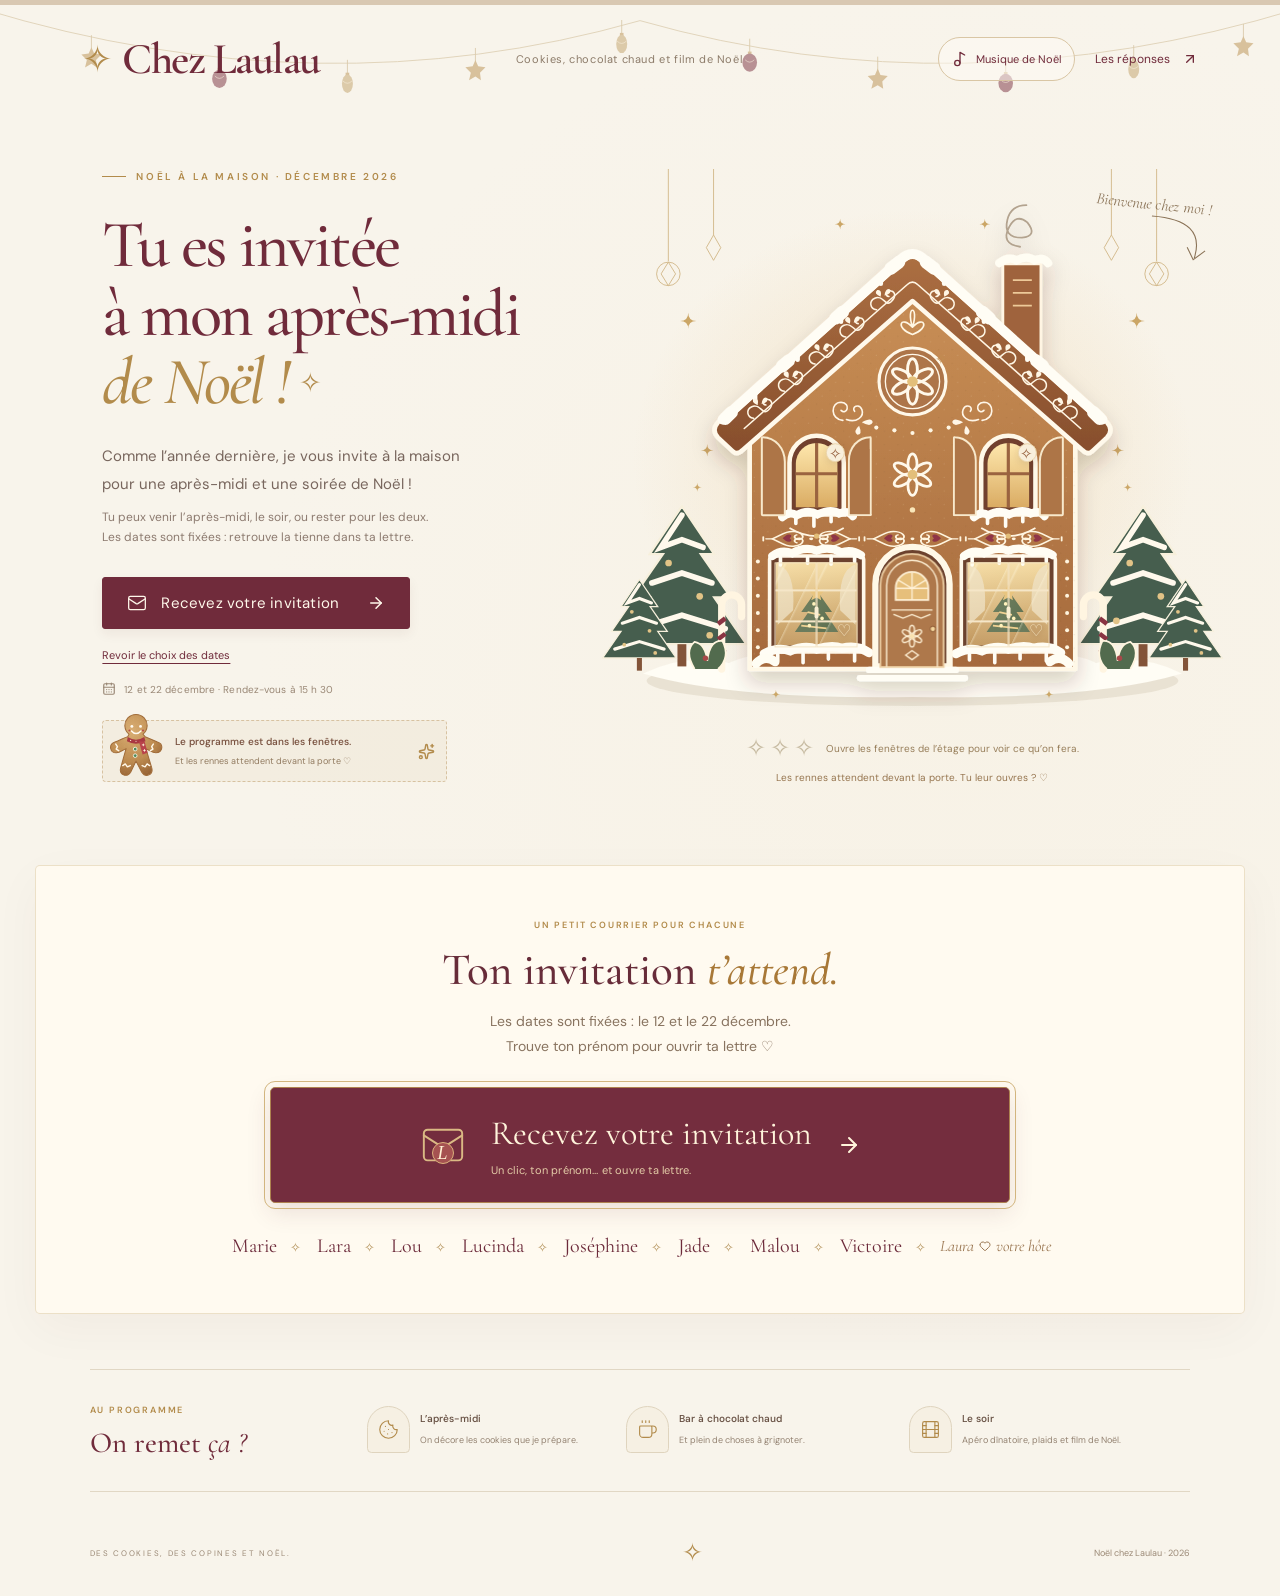
==== commit 4749f962: "Ajouter les invitations personnelles, les films et le carnet prive de Laura" ====
--- a/docs/index.html
+++ b/docs/index.html
@@ -7,8 +7,8 @@
     <title>Noël chez Laulau · Une soirée à partager</title>
     <meta name="description" content="Une maison en pain d’épices, de petits rennes et une invitation à partager. Choisis tes disponibilités pour Noël chez Laulau." />
     <link rel="icon" type="image/svg+xml" href="./favicon.svg" />
-    <script type="module" crossorigin src="./assets/index-D1_KEXuV.js"></script>
-    <link rel="stylesheet" crossorigin href="./assets/index-QEmzPHuP.css">
+    <script type="module" crossorigin src="./assets/index-Om1ZN_7N.js"></script>
+    <link rel="stylesheet" crossorigin href="./assets/index-DM9b_vme.css">
   </head>
   <body>
     <div id="root"></div>
--- a/docs/assets/index-DM9b_vme.css
+++ b/docs/assets/index-DM9b_vme.css
@@ -0,0 +1 @@
+@import "https://fonts.googleapis.com/css2?family=Cormorant+Garamond:ital,wght@0,400;0,500;0,600;1,400;1,500;1,600&family=Caveat:wght@400;500;600&family=DM+Sans:wght@400;450;500;550;600;650;700&display=swap";.personal-invitation-entry{color:#672c39;z-index:1;background:#fffaf0;border:1px solid #c9ae7959;border-radius:5px;max-width:1210px;margin:15px auto 55px;padding:48px 42px;position:relative;box-shadow:0 15px 50px #4018240a}.personal-entry-copy{text-align:center}.personal-entry-copy h2{margin:13px 0;font-family:Cormorant Garamond,Georgia,serif;font-size:45px;font-weight:500;line-height:1.1}.personal-entry-copy h2 em{color:#a87837}.personal-entry-copy p{color:#88735f;line-height:1.8}.receive-invitation{color:#fff4db;outline-offset:5px;background:#742d3e;border:1px solid #ad8250;border-radius:5px;outline:1px solid #d2b57e;justify-content:center;align-items:center;gap:25px;width:min(100%,740px);margin:28px auto 23px;padding:25px 28px;transition:transform .2s,background .2s;display:flex;box-shadow:0 9px 23px #62253920}.receive-invitation:hover{background:#5c2031;transform:translateY(-3px)}.receive-invitation>span:nth-child(2){text-align:left;font-family:Cormorant Garamond,Georgia,serif;font-size:34px}.receive-invitation small{letter-spacing:.2px;color:#e3cba7;margin-top:9px;font:11px DM Sans,sans-serif;display:block}.receive-envelope{color:#dab984;place-items:center;display:grid;position:relative}.receive-envelope>span{color:#fff1d4;background:#a55251;border:1px solid #dbb17c;border-radius:50%;place-items:center;width:22px;height:22px;font:italic 18px Georgia,serif;display:grid;position:absolute;top:20px}.invitation-name-preview{flex-wrap:wrap;justify-content:center;align-items:center;gap:4px 12px;margin-top:24px;display:flex}.invitation-name-preview button{color:#6d2b3b;background:0 0;border:0;padding:7px 2px;font-family:Cormorant Garamond,Georgia,serif;font-size:20px}.invitation-name-preview button:hover{text-underline-offset:5px;text-decoration:underline}.invitation-name-preview button span{color:#af8c52;margin-left:13px;font-size:13px}.host-place{color:#9a7651;align-items:center;gap:5px;font:italic 16px Cormorant Garamond,Georgia,serif;display:inline-flex}.personal-dialog{color:#f7e9cc;overscroll-behavior:contain;background:#682536;border:0;width:100vw;max-width:none;height:100dvh;max-height:none;margin:0;padding:0 24px 50px;position:fixed;inset:0;overflow:auto}.personal-dialog::backdrop{background:#682536}.personal-dialog[open]{display:block}.personal-dialog h2:focus{outline:none}.personal-dialog-nav{z-index:5;justify-content:space-between;align-items:center;gap:15px;max-width:1200px;min-height:80px;margin:0 auto;display:flex;position:relative}.personal-dialog-nav button{color:#f7e9cc;background:0 0;border:0;align-items:center;gap:9px;padding:14px 0;font-size:13px;display:flex}.personal-dialog-nav>span{color:#dfc49b;font-family:Cormorant Garamond,Georgia,serif;font-size:18px}.guest-picker{text-align:center;max-width:760px;margin:40px auto}.guest-picker>svg{color:#d7b87c;margin-bottom:20px}.personal-dialog .mini-label{color:#c3a36b;letter-spacing:2px;font-size:10px}.guest-picker h2,.preferences-card h2{letter-spacing:-1px;margin:16px 0 24px;font:500 54px/1.07 Cormorant Garamond,Georgia,serif}.guest-picker h2 em{color:#e4c393}.guest-picker>p{color:#e1c9b2;line-height:1.7}.guest-groups{grid-template-columns:1fr 1fr;gap:35px;margin:40px 0;display:grid}.guest-groups h3{color:#e3c99e;text-transform:capitalize;margin:0 0 20px;font:italic 400 24px Cormorant Garamond,Georgia,serif}.guest-groups button{color:#642936;background:#f3e6c9;border:1px solid #d2b784;border-radius:3px;align-items:center;gap:18px;width:100%;margin:12px 0;padding:14px 18px;font:500 25px Cormorant Garamond,Georgia,serif;transition:transform .2s,background .2s;display:flex}.guest-groups button:hover{background:#fff7e5;transform:translateY(-3px)}.guest-groups button>svg{color:#987442;margin-left:auto}.guest-initial{color:#927042;border:1px solid #b69b6d;border-radius:50%;place-items:center;width:34px;height:34px;font:italic 22px Cormorant Garamond,Georgia,serif;display:grid}.host-signoff{font:italic 21px Cormorant Garamond,Georgia,serif}.parchment-arrival{perspective:1400px;width:min(100%,710px);margin:16px auto 0;position:relative}.personal-parchment{z-index:2;color:#51351f;text-align:center;transform-origin:bottom;background-color:#ecdbb3;background-image:radial-gradient(at 0 0,#a46e3560,#0000 50%),radial-gradient(at 100% 100%,#aa71384d,#0000 45%),radial-gradient(at 95% 4%,#fff5d899,#0000 55%),url("data:image/svg+xml,%3Csvg xmlns='http://www.w3.org/2000/svg' width='120' height='120'%3E%3Cfilter id='p'%3E%3CfeTurbulence type='fractalNoise' baseFrequency='.7' numOctaves='3' stitchTiles='stitch'/%3E%3C/filter%3E%3Cpath fill='%23714a22' opacity='.09' filter='url(%23p)' d='M0 0h120v120H0z'/%3E%3C/svg%3E");border:1px solid #b7955a;border-radius:3px 9px 4px 7px;padding:40px 60px 30px;animation:2.7s cubic-bezier(.18,.65,.25,1) both parchment-unfold;position:relative;overflow:hidden;box-shadow:0 22px 65px #21061066,inset 0 0 55px #9e662b3d}.parchment-border{pointer-events:none;border:1px solid #9e7c435e;position:absolute;inset:15px}.parchment-border:after{content:"";border:1px solid #a17a3a30;position:absolute;inset:5px}.letter-crest{color:#996d38;justify-content:center;align-items:center;gap:17px;margin-bottom:13px;font-size:22px;display:flex}.letter-crest>span:nth-child(2){border:2px solid #9d733c;border-radius:50% 50% 45% 45%;place-items:center;width:57px;height:65px;font:italic 43px Cormorant Garamond,Georgia,serif;display:grid}.parchment-kicker{letter-spacing:3px;color:#88693e;margin:12px 0 21px;font:9px DM Sans,sans-serif}.personal-parchment h2{letter-spacing:0;color:#57381f;margin:14px 0 21px;font:500 48px/1.2 Caveat,Cormorant Garamond,cursive}.personal-parchment>p:not(.parchment-kicker){z-index:1;margin:18px 0;font:italic 23px/1.55 Cormorant Garamond,Georgia,serif;position:relative}.personal-parchment strong{font-size:29px;font-weight:600}.parchment-time{font-size:28px}.parchment-divider{color:#ac834c;letter-spacing:12px;margin:14px 0}.personal-parchment>p.parchment-small{color:#705032;max-width:450px;margin:24px auto;font-size:18px;line-height:1.5}.personal-parchment>p.parchment-signature{margin:25px 0 10px;font-size:21px}.parchment-signature span{font:500 35px/1.6 Caveat,Cormorant Garamond,cursive;display:inline-block}.invitation-quill{opacity:.5;pointer-events:none;width:115px;position:absolute;bottom:7px;right:5px;transform:rotate(9deg)}.invitation-sleeve{z-index:3;pointer-events:none;background:linear-gradient(145deg,#c6a574,#e6d1a5 48%,#bf9b69 49%,#d6b98a);border:1px solid #ddc89b;place-items:center;height:230px;animation:2.7s both sleeve-depart;display:grid;position:absolute;inset:auto -20px 0;box-shadow:0 15px 60px #21061077}.invitation-sleeve span{color:#dab578;background:#843244;border:5px double #aa645e;border-radius:50%;place-items:center;width:70px;height:70px;font:italic 42px Cormorant Garamond,Georgia,serif;display:grid}.letter-continue{color:#f9ead0;background:0 0;border:1px solid #ba9667;border-radius:3px;justify-content:center;align-items:center;gap:14px;margin:24px auto 8px;padding:16px 23px;font-size:12px;animation:2.9s both letter-action-in;display:flex}.preferences-card{color:#633543;text-align:center;background:#f8f0df;border:1px solid #d2b98a;border-radius:5px;max-width:610px;margin:20px auto 10px;padding:35px 45px;animation:.4s both preference-in;box-shadow:0 20px 70px #2d0c2840}.preferences-card .mini-label{color:#92703e}.preferences-card h2{margin:18px 0;font-size:49px}.preferences-card h2 em{color:#a27d42}.preferences-card>p{color:#82705d;font-size:13px;line-height:1.85}.preference-progress{color:#aa9883;justify-content:center;align-items:center;gap:12px;margin-bottom:30px;font-size:10px;display:flex}.preference-progress i{background:#cebc9a;width:35px;height:1px}.preference-progress .active{color:#713042;font-weight:600}.movie-marquee{color:#b19360;justify-content:center;align-items:center;gap:20px;padding:10px 0;display:flex;position:relative}.movie-popcorn{font-size:45px;animation:.65s cubic-bezier(.3,.7,.3,1) both popcorn-bounce;display:inline-block}.movie-marquee>span:first-child{animation:.8s both movie-spark}.movie-marquee>span:last-child{animation:.8s .12s both movie-spark}.film-suggestions{flex-wrap:wrap;justify-content:center;gap:8px;margin:24px 0;display:flex}.film-suggestions button{color:#745a45;background:#fffaf0;border:1px solid #d8c5a0;border-radius:25px;align-items:center;gap:7px;min-height:38px;padding:10px 12px;font-size:11px;line-height:1.3;display:flex}.film-suggestions button[aria-pressed=true]{color:#fff4db;background:#783347;border-color:#783347}.add-film{text-align:left;margin:24px 0 14px}.add-film label,.preference-field{color:#6f5243;font-size:12px;font-weight:500}.add-film>div{background:#fffaf1;border:1px solid #d5c3a2;border-radius:3px;margin-top:9px;display:flex}.add-film input{color:#5c3d32;background:0 0;border:0;flex:1;min-width:0;padding:13px;font-size:13px}.add-film button{color:#79474c;background:#eaddc3;border:0;border-left:1px solid #d5c3a2;place-items:center;min-width:46px;display:grid}.chosen-films{text-align:left;flex-wrap:wrap;gap:7px;margin:17px 0;display:flex}.chosen-films>span{color:#92774e;width:100%;margin-bottom:3px;font-size:10px}.chosen-films button{overflow-wrap:anywhere;color:#6c4247;background:#ede0c6;border:1px solid #ceb98f;border-radius:3px;align-items:center;gap:10px;max-width:100%;padding:7px 10px;font-size:11px;display:flex}.preferences-card .preference-next{justify-content:center;gap:15px;width:100%;min-height:48px;margin-top:24px;font-size:12px}.preference-link{color:#8b6b51;background:0 0;border:0;justify-content:center;align-items:center;gap:8px;margin:16px auto 0;padding:8px;font-size:11px;display:flex}.preference-heart{color:#aa7d51;margin:0 auto 15px}.preferences-card fieldset{text-align:left;border:0;margin:25px 0;padding:0}.preferences-card legend{color:#6e3d42;margin-bottom:12px;font-size:13px;font-weight:600}.attendance-options{grid-template-columns:1fr 1fr;gap:8px;display:grid}.attendance-options label{cursor:pointer;position:relative}.attendance-options input{opacity:0;width:1px;height:1px;position:absolute}.attendance-options span{text-align:center;background:#fffaf1;border:1px solid #d5c3a2;border-radius:3px;padding:12px 8px;font-size:11px;display:block}.attendance-options input:checked+span{color:#fff3dd;background:#7d3547;border-color:#7d3547}.attendance-options input:focus-visible+span{outline-offset:3px;outline:2px solid #b28b4b}.allergy-options{color:#70533f;flex-direction:column;gap:14px;font-size:12px;display:flex}.allergy-options label{cursor:pointer;align-items:center;gap:9px;display:flex}.allergy-options input{accent-color:#783347;width:16px;height:16px}.preference-field{text-align:left;margin:18px 0;line-height:1.7;display:block}.preference-field>span{color:#9e8b75;font-size:10px;font-weight:400}.preference-field textarea{color:#5c3d32;resize:vertical;background:#fffaf1;border:1px solid #d5c3a2;border-radius:3px;width:100%;min-height:90px;margin-top:9px;padding:12px;font:13px/1.6 DM Sans,sans-serif}.preference-field textarea:focus-visible{outline-offset:3px;outline:2px solid #a77f41}.preferences-card>p.preference-privacy{text-align:left;font-size:10px;line-height:1.7}.sent-wax{color:#f7dfac;background:#813246;border:6px double #b46b69;border-radius:50%;place-items:center;width:85px;height:85px;margin:5px auto 30px;display:grid;box-shadow:0 8px 20px #70344125}.preference-success{padding-top:50px;padding-bottom:40px}.festive-table.all-guests{grid-template-columns:repeat(3,minmax(0,1fr));align-items:center;gap:15px 6px;height:auto;min-height:240px;padding:20px 4px;display:grid}.all-guests .table-cloth{border-radius:40px;inset:8px 0 13px}.all-guests .table-cloth:before{border-radius:33px}.all-guests .table-runner{opacity:.7;width:42px;left:calc(50% - 21px)}.all-guests .table-candle,.all-guests .table-centrepiece{display:none}.all-guests .table-guest{flex-direction:column;gap:5px;width:auto;position:relative;inset:auto;transform:none}.all-guests .guest-name{white-space:normal;overflow-wrap:anywhere;text-align:center;max-width:100%;font-size:16px}.all-guests .guest-plate{width:30px;height:30px}.organizer-page{color:#623745;background:#f5edde;min-height:100svh;padding:45px max(20px,5vw);font-family:DM Sans,sans-serif}.organizer-page>header,.organizer-page>section{max-width:1200px;margin:0 auto}.organizer-page header{margin-bottom:35px}.organizer-page h1{letter-spacing:-1px;margin:18px 0;font-size:60px;line-height:1.1}.organizer-page header>p{color:#88705a;line-height:1.8}.organizer-actions{flex-wrap:wrap;gap:12px;margin:25px 0;display:flex}.organizer-actions button{color:#fff2da;background:#753246;border:1px solid #b49360;border-radius:3px;padding:12px 18px}.organizer-table-wrap{border:1px solid #dac7a6;border-radius:5px;margin-bottom:35px;overflow:auto}.organizer-page table{border-collapse:collapse;background:#fff9ee;width:100%;min-width:850px;font-size:12px}.organizer-page th,.organizer-page td{text-align:left;vertical-align:top;overflow-wrap:anywhere;border-bottom:1px solid #e6dac4;max-width:300px;padding:17px;line-height:1.7}.organizer-page th{background:#eadcc1;font-weight:600}.organizer-page td strong{display:block}.organizer-page .allergy-alert{color:#953d3e;background:#f9e3db}.organizer-page h2{margin-top:32px;font:500 32px Cormorant Garamond,Georgia,serif}.organizer-page .no-answer{color:#aa9076}.organizer-page .organizer-back{color:#835c4a;font-size:12px}.organizer-status{color:#80614a;min-height:24px;font-size:12px}@keyframes parchment-unfold{0%{opacity:0;transform:translateY(160px)rotateX(35deg)scale(.7)}28%{opacity:1;transform:translateY(75px)rotateX(15deg)scale(.83)}to{opacity:1;transform:translateY(0)rotateX(0)scale(1)}}@keyframes sleeve-depart{0%,22%{opacity:1;transform:translateY(-25px)}70%{opacity:1;transform:translateY(100px)}to{opacity:0;visibility:hidden;transform:translateY(230px)}}@keyframes letter-action-in{0%,80%{opacity:0}to{opacity:1}}@keyframes preference-in{0%{opacity:0;transform:translateY(18px)}to{opacity:1;transform:translateY(0)}}@keyframes popcorn-bounce{0%{transform:translateY(4px)scale(.65)rotate(-15deg)}50%{transform:translateY(-14px)scale(1.1)rotate(10deg)}to{transform:translateY(0)scale(1)rotate(-5deg)}}@keyframes movie-spark{0%{opacity:0;transform:scale(.4)}55%{opacity:1;transform:scale(1.6)}to{opacity:.7;transform:scale(1)}}@media (width<=700px){.personal-invitation-entry{margin:15px 20px 40px;padding:32px 20px}.personal-entry-copy h2{font-size:35px}.personal-entry-copy p{font-size:12px}.receive-invitation{gap:13px;padding:22px 16px}.receive-invitation>span:nth-child(2){font-size:26px}.receive-invitation>svg{flex-shrink:0;width:17px}.receive-invitation small{font-size:9px;line-height:1.6}.receive-envelope>svg{width:34px}.receive-envelope>span{width:18px;height:18px;font-size:14px}.invitation-name-preview{gap:2px 10px}.invitation-name-preview button{font-size:18px}.personal-dialog{padding:0 16px 30px}.personal-dialog-nav{min-height:65px}.personal-dialog-nav>span{text-align:right;max-width:48%;font-size:13px}.personal-dialog-nav button{font-size:11px}.guest-picker{margin:25px auto}.guest-picker h2{font-size:42px}.guest-groups{gap:18px}.guest-groups h3{font-size:21px}.guest-groups button{gap:10px;padding:12px 10px;font-size:22px}.guest-initial{width:28px;height:28px;font-size:18px}.guest-groups button>svg{width:14px}.personal-parchment{padding:28px 26px 27px}.personal-parchment h2{font-size:41px}.personal-parchment>p:not(.parchment-kicker){margin:19px 0;font-size:21px;line-height:1.5}.personal-parchment strong{font-size:25px}.personal-parchment>p.parchment-small{font-size:17px}.personal-parchment>p.parchment-signature{font-size:19px}.parchment-signature span{font-size:30px}.invitation-quill{opacity:.35;width:80px;right:-6px}.parchment-kicker{letter-spacing:2px;font-size:8px}.letter-crest{margin-bottom:10px}.letter-crest>span:nth-child(2){width:46px;height:53px;font-size:36px}.invitation-sleeve{left:-7px;right:-7px}.letter-continue{gap:10px;padding:15px;font-size:11px;line-height:1.6}.preferences-card{margin-top:12px;padding:28px 23px}.preferences-card h2{font-size:42px}.preference-progress{margin-bottom:25px}.film-suggestions button{font-size:10px}.organizer-page h1{font-size:45px}}@media (width<=380px){.guest-groups{grid-template-columns:1fr;gap:15px}.guest-groups h3{margin:0 0 10px}.personal-parchment{padding:25px 21px}.personal-parchment h2{font-size:37px}.personal-parchment>p:not(.parchment-kicker){font-size:20px}.receive-envelope{display:none}}@media (prefers-reduced-motion:reduce){.personal-parchment,.letter-continue,.preferences-card,.movie-popcorn,.movie-marquee>span{animation:none!important;transform:none!important}.invitation-sleeve{display:none}.receive-invitation,.guest-groups button{transition:none}}.personal-dialog-nav{background:#682536;position:sticky;top:0}.organizer-actions button{align-items:center;gap:8px;display:inline-flex}:root{--paper:#f8f4eb;--burgundy:#702b3b;--burgundy-dark:#4d1c29;--gold:#b28b4b;--ink:#513d37;--muted:#87766a;--line:#e1d7c4}*{box-sizing:border-box}html{scroll-behavior:smooth}body{background:var(--paper);color:var(--ink);-webkit-font-smoothing:antialiased;margin:0;font-family:DM Sans,Arial,sans-serif;font-size:14px}button,a,input{-webkit-tap-highlight-color:transparent}button,input{font:inherit}button{cursor:pointer}button:disabled{cursor:wait;opacity:.65}a{color:inherit}button:focus-visible,a:focus-visible{outline:2px solid var(--gold);outline-offset:5px}input:focus-visible{outline:2px solid var(--burgundy);outline-offset:3px}::selection{color:var(--burgundy-dark);background:#e7cdd0}.christmas-site{background-image:radial-gradient(at 83% 37%,#e9dfc53d,#0000 50%),url("data:image/svg+xml,%3Csvg viewBox='0 0 140 140' xmlns='http://www.w3.org/2000/svg'%3E%3Cfilter id='n'%3E%3CfeTurbulence type='fractalNoise' baseFrequency='.8' numOctaves='3' stitchTiles='stitch'/%3E%3C/filter%3E%3Cpath fill='%238c6b50' filter='url(%23n)' opacity='.035' d='M0 0h140v140H0z'/%3E%3C/svg%3E");min-height:100svh;position:relative;overflow-x:clip}.top-rule{background:var(--burgundy);height:5px}.site-header{justify-content:space-between;align-items:center;gap:24px;max-width:1440px;height:108px;margin:auto;padding:0 6.4%;display:flex}.wordmark{letter-spacing:-1px;white-space:nowrap;color:var(--burgundy);align-items:center;font-family:Cormorant Garamond,Georgia,serif;font-size:30px;font-weight:600;text-decoration:none;display:flex}.brand-star{color:var(--gold);margin-right:11px;font-family:Georgia,serif;font-size:35px;font-weight:400}.brand-dot{color:var(--gold)}.header-season{color:#8c7b69;letter-spacing:.6px;font-size:11px}.header-link{color:var(--burgundy);background:0 0;border:0;align-items:center;gap:12px;padding:10px 0;font-size:12px;display:flex}.hero{grid-template-columns:.92fr 1.18fr;align-items:center;max-width:1440px;min-height:640px;margin:auto;padding:28px 4% 50px 8%;display:grid;position:relative}.hero-copy{z-index:1;padding:15px 0 30px;position:relative}.eyebrow{color:var(--gold);letter-spacing:2.6px;align-items:center;gap:10px;margin-bottom:28px;font-size:10px;font-weight:600;display:flex}.eyebrow span{background:var(--gold);width:24px;height:1px}.eyebrow span:last-child{display:none}h1{letter-spacing:-2.5px;color:var(--burgundy);margin:0 0 25px;font-family:Cormorant Garamond,Georgia,serif;font-size:clamp(58px,5.2vw,82px);font-weight:500;line-height:1.03}h1 em{color:var(--gold);font-weight:500}.title-star{color:var(--gold);vertical-align:middle;margin-left:10px;font-size:.4em;display:inline-block;transform:translateY(-7px)}.hero-description{color:#78665d;margin:0 0 8px;font-size:15px;line-height:1.9}.hero-subcopy{color:#8c7a6f;margin:0 0 30px;font-size:12px;line-height:1.7}.primary-button{background:var(--burgundy);border:1px solid var(--burgundy);color:#fff8eb;letter-spacing:.2px;border-radius:3px;justify-content:center;align-items:center;gap:14px;min-height:52px;padding:14px 24px;font-size:12px;transition:background .2s,transform .2s,box-shadow .2s;display:inline-flex;box-shadow:0 5px 12px #541c2510}.primary-button:hover{background:var(--burgundy-dark);transform:translateY(-2px);box-shadow:0 8px 20px #541c2520}.primary-button svg:last-child{margin-left:14px}.hero-note{color:#998775;letter-spacing:.1px;align-items:center;gap:8px;margin-top:16px;font-size:10px;display:flex}.house-scene{align-self:center;min-width:0;margin-top:-30px;position:relative}.house-button{background:0 0;border:none;width:100%;padding:0;transition:transform .5s;display:block;position:relative}.house-button:hover{transform:translateY(-6px)rotate(.5deg)}.house-button svg{width:100%;height:auto;display:block}.scene-caption{color:#8b7458;z-index:1;pointer-events:none;font-family:Cormorant Garamond,Georgia,serif;font-size:18px;font-style:italic;position:absolute;top:6%;right:3%;transform:rotate(6deg)}.scene-caption svg{width:62px;height:47px;margin-left:auto;display:block}.house-hint{letter-spacing:.5px;color:#a08053;justify-content:center;align-items:center;gap:12px;margin-top:-7px;font-size:10px;display:flex;position:relative}.tiny-sparkle{font-size:17px}.how-it-works{border-top:1px solid var(--line);border-bottom:1px solid var(--line);grid-template-columns:1.08fr 1fr 1.1fr 1.18fr;align-items:center;gap:25px;max-width:1212px;margin:0 auto 44px;padding:29px 0 31px;display:grid}.mini-label{letter-spacing:1.8px;color:var(--gold);margin:0 0 10px;font-size:9px;font-weight:600}.section-aside p{color:var(--burgundy);margin:8px 0 0;font-family:Cormorant Garamond,Georgia,serif;font-size:29px;font-weight:500}.section-aside p em{font-weight:400}.step{align-items:center;gap:14px;display:flex}.step-icon{color:var(--gold);background:#f6f0e3;border:1px solid #dfd4be;border-radius:24px 24px 5px 5px;flex-shrink:0;justify-content:center;align-items:center;width:43px;height:47px;display:flex}.step h2{color:#675043;margin:0 0 8px;font-size:11px;font-weight:550}.step p{color:#948372;margin:0;font-size:10px;line-height:1.6}.site-footer{color:#9b8976;justify-content:space-between;align-items:center;gap:20px;max-width:1212px;margin:auto;padding-bottom:27px;font-size:9px;display:flex}.site-footer>span:first-child{letter-spacing:1.7px;font-size:8px}.footer-flower{color:var(--gold);font-size:25px}.skip-link{background:var(--burgundy);color:#fff;z-index:100;padding:12px;position:fixed;top:-100px;left:10px}.skip-link:focus{top:10px}.invitation-dialog{color:var(--ink);width:min(560px,100vw - 32px);max-height:calc(100svh - 40px);box-shadow:none;background:0 0;border:0;margin:auto;padding:0;overflow:visible}.invitation-dialog::backdrop{-webkit-backdrop-filter:blur(7px);backdrop-filter:blur(7px);background:#30151bcc;animation:.3s backdrop-in}.letter{background:var(--paper);scrollbar-width:thin;scrollbar-color:#ccb794 transparent;border:1px solid #ddc9a5;border-radius:4px;max-height:calc(100svh - 40px);padding:31px 38px 27px;position:relative;overflow-y:auto;box-shadow:0 25px 90px #210c1940}.letter:before{content:"";pointer-events:none;border:1px solid #e3d8c2;border-radius:2px;position:absolute;inset:9px}.close-button{width:34px;height:34px;color:var(--burgundy);z-index:2;background:#eee5d8;border:0;border-radius:50%;place-items:center;display:grid;position:absolute;top:18px;right:18px}.close-button:hover{background:#e8d7c8}.letter-ornament{color:var(--gold);justify-content:center;align-items:center;gap:11px;margin-bottom:15px;font-size:24px;display:flex}.letter-ornament span{background:#d4b984;width:55px;height:1px}.letter>.mini-label,.letter>.letter-intro,.letter>h2{text-align:center}.letter h2{letter-spacing:-1px;color:var(--burgundy);margin:0 0 13px;font-family:Cormorant Garamond,Georgia,serif;font-size:39px;font-weight:500;line-height:1.1}.letter h2 em{color:var(--gold);font-weight:500}.letter-intro{color:#8a7465;margin:0 0 24px;font-size:12px;line-height:1.8}.name-fields{grid-template-columns:1fr 1fr;gap:14px;margin-bottom:22px;display:grid}.name-fields label{flex-direction:column;gap:8px;font-size:11px;font-weight:550;display:flex}.name-fields input{width:100%;min-width:0;color:var(--burgundy);background:#fffcf5;border:1px solid #ddcfb8;border-radius:3px;padding:11px 13px;font-size:13px}.name-fields input::placeholder{color:#af9e8c}fieldset{border:0;margin:0;padding:0}legend{margin-bottom:6px;padding:0;font-size:12px;font-weight:600}.field-help{color:#927c6b;margin:0 0 12px;font-size:11px}.date-choices{grid-template-columns:1fr 1fr;gap:8px;display:grid}.date-choice{cursor:pointer;background:#fdf9f1;border:1px solid #dfd2bd;border-radius:3px;align-items:center;gap:12px;min-height:64px;padding:11px 12px;transition:border .15s,background .15s;display:flex;position:relative}.date-choice:last-child{grid-column:1/-1}.date-choice.selected{border-color:var(--burgundy);background:#f0e4e1}.date-choice:hover{border-color:var(--gold)}.date-choice:focus-within{outline:2px solid var(--gold);outline-offset:2px}.date-choice input{opacity:0;width:1px;height:1px;position:absolute}.date-day{color:var(--burgundy);min-width:30px;font-family:Cormorant Garamond,Georgia,serif;font-size:33px;line-height:1}.date-details{flex-direction:column;gap:3px;display:flex}.date-details strong{text-transform:capitalize;font-size:11px;font-weight:550}.date-details>span{color:#947e6b;font-size:9px}.checkbox-art{color:#fff6e9;border:1px solid #c6b39a;border-radius:3px;flex-shrink:0;place-items:center;width:18px;height:18px;margin-left:auto;display:grid}.selected .checkbox-art{background:var(--burgundy);border-color:var(--burgundy)}.selection-count{color:#987b5d;min-height:16px;margin:13px 0 17px;font-size:10px}.submit-button{width:100%;min-height:47px;padding:12px;font-size:12px;display:flex}.privacy-note{color:#968677;text-align:center;max-width:340px;margin:12px auto 0;font-size:9px;line-height:1.7}.letter-signature{color:#98764b;text-align:center;margin-top:19px;font-family:Cormorant Garamond,Georgia,serif;font-size:17px}.letter-signature em{color:var(--burgundy);margin-left:4px;font-size:26px}.error-message{border-left:2px solid var(--burgundy);color:var(--burgundy);background:#f2e1df;margin:10px 0 16px;padding:11px 12px;font-size:11px;line-height:1.6}.text-button{text-underline-offset:4px;color:var(--burgundy);background:0 0;border:0;justify-content:center;align-items:center;gap:6px;margin:auto;padding:13px 10px;font-size:11px;text-decoration:underline;display:flex}.text-button:hover{color:var(--gold)}.success-content{text-align:center;padding-top:9px}.success-icon{width:56px;height:56px;color:var(--burgundy);background:#f0e6d2;border:1px solid #c9b189;border-radius:50%;place-items:center;margin:0 auto 25px;display:grid}.saved-dates{text-align:left;background:#f0e9db;border-radius:4px;flex-direction:column;gap:11px;margin:23px 0 27px;padding:20px 25px;display:flex}.saved-dates span{text-transform:capitalize;color:#795b46;align-items:center;gap:12px;font-size:12px;display:flex}.saved-dates svg{color:var(--gold)}.success-content h2{overflow-wrap:anywhere}.reply-total{color:#8b6e4b;border-top:1px solid var(--line);border-bottom:1px solid var(--line);justify-content:center;align-items:center;gap:9px;margin-bottom:20px;padding:12px 0;font-size:11px;display:flex}.results-list{flex-direction:column;gap:18px;margin:20px 0 25px;display:flex}.result-heading{text-transform:capitalize;justify-content:space-between;align-items:center;font-size:12px;display:flex}.result-heading strong{color:var(--burgundy);align-items:center;gap:6px;font-size:12px;display:flex}.result-bar{background:#e7ddca;border-radius:4px;height:4px;margin:9px 0 7px;overflow:hidden}.result-bar span{background:var(--burgundy);border-radius:4px;height:100%;transition:width .6s;display:block}.result-row p{color:#99816b;overflow-wrap:anywhere;margin:0;font-size:10px;line-height:1.5}.empty-note{color:#8a7465;text-align:center;font-size:12px;line-height:1.7}.results-state{text-align:center;color:var(--muted);flex-direction:column;align-items:center;gap:13px;padding:30px 0;font-size:12px;display:flex}.spinner{border:1.5px solid;border-right-color:#0000;border-radius:50%;width:16px;height:16px;animation:1s linear infinite spin;display:inline-block}.back-button{text-decoration:none}.envelope{perspective:1000px;pointer-events:none;z-index:3;width:100%;height:350px;animation:1.4s cubic-bezier(.2,.6,.3,1) both envelope-enter;position:absolute;top:calc(50% - 175px)}.envelope-back{background:#6b2739;border:1px solid #c6a15f;border-radius:5px;position:absolute;inset:0;box-shadow:0 30px 70px #210b2260}.envelope-flap{clip-path:polygon(0 0,100% 0,50% 57%);transform-origin:top;z-index:4;background:#84374a;border-top:1px solid #d1ac72;animation:1.4s both flap-open;position:absolute;inset:0}.envelope-front{clip-path:polygon(0 0,50% 55%,100% 0,100% 100%,0 100%);z-index:5;background:linear-gradient(25deg,#793246,#a05a66);border-radius:5px;position:absolute;inset:0}.envelope-seal{color:#fff4d8;z-index:6;background:#b68d4a;border:3px double #e5c186;border-radius:50%;place-items:center;width:52px;height:52px;font-family:Cormorant Garamond,Georgia,serif;font-size:30px;animation:1.4s both seal-disappear;display:grid;position:absolute;top:calc(50% - 9px);left:calc(50% - 26px)}.with-envelope .letter{animation:1.4s cubic-bezier(.2,.65,.3,1) both letter-emerge}.results-dialog .letter{animation:.3s both results-enter}@keyframes backdrop-in{0%{-webkit-backdrop-filter:blur();backdrop-filter:blur();background:0 0}to{-webkit-backdrop-filter:blur(7px);backdrop-filter:blur(7px);background:#30151bcc}}@keyframes envelope-enter{0%{opacity:0;transform:scale(.28)translateY(90px)}17%{opacity:1}35%{transform:scale(.9)}65%{opacity:1;transform:scale(1)}to{opacity:0;visibility:hidden;transform:scale(1.09)translateY(100px)}}@keyframes flap-open{0%,30%{transform:rotateX(0)}64%,to{transform:rotateX(180deg)}}@keyframes seal-disappear{0%,30%{opacity:1;transform:scale(1)}45%,to{opacity:0;transform:scale(.5)}}@keyframes letter-emerge{0%,40%{opacity:0;transform:scale(.52)translateY(100px)}58%{opacity:1;transform:scale(.76)translateY(60px)}to{opacity:1;transform:scale(1)translateY(0)}}@keyframes results-enter{0%{opacity:0;transform:translateY(20px)scale(.96)}to{opacity:1;transform:none}}@keyframes spin{to{transform:rotate(360deg)}}@media (width>=1600px){.hero{min-height:720px}.site-header{height:125px}}@media (width<=1300px){.how-it-works,.site-footer{margin-left:7%;margin-right:7%}.how-it-works{gap:20px}.step{gap:10px}.step p{font-size:9px}.step h2{font-size:10px}.hero{min-height:590px}.scene-caption{font-size:16px;top:4%;right:0}}@media (width<=1000px){.hero{grid-template-columns:1fr 1.08fr;min-height:550px;padding-left:6%;padding-right:3%}h1{font-size:64px}.hero-description{font-size:13px}.scene-caption{font-size:14px;top:-1%}.how-it-works{grid-template-columns:1fr 1fr;gap:27px;padding:25px 0}.section-aside{grid-row:span 1}.step p{font-size:10px}.step h2{font-size:12px}.house-hint{gap:6px;font-size:8px}.house-scene{margin-top:0}.hero-copy{padding-top:0}.header-season{display:none}}@media (width<=700px){.site-header{height:84px;padding:0 6%}.wordmark{font-size:26px}.brand-star{margin-right:8px;font-size:29px}.header-link{gap:5px;font-size:10px}.header-link svg{width:14px}.hero{flex-direction:column;gap:28px;min-height:0;padding:26px 6% 35px;display:flex}.hero-copy{text-align:center;width:100%;padding:0}.eyebrow{letter-spacing:2px;justify-content:center;margin-bottom:21px;font-size:9px}.eyebrow span:last-child{display:block}h1{letter-spacing:-2px;margin-bottom:20px;font-size:64px;line-height:1.01}.hero-description{font-size:13px;line-height:1.8}.hero-subcopy{margin-bottom:22px;font-size:11px}.hero-copy>.primary-button{min-height:49px;padding:13px 21px;font-size:11px}.hero-note{justify-content:center;margin-top:12px;font-size:9px}.house-scene{width:100%;max-width:480px;margin:-9px auto 0}.scene-caption{font-size:14px;top:4%;right:2%}.scene-caption svg{height:35px}.house-hint{margin-top:-6px;font-size:9px}.how-it-works{grid-template-columns:1fr;gap:23px;margin:0 7% 24px;padding:26px 7%}.section-aside{border-bottom:1px solid var(--line);padding-bottom:20px}.section-aside p{font-size:31px}.step h2{font-size:12px}.step p{font-size:11px}.step{gap:16px}.site-footer{flex-wrap:wrap;gap:12px;margin:0 7%;padding-bottom:20px;font-size:9px}.site-footer>span:first-child{letter-spacing:1.2px;font-size:7px}.footer-flower{display:none}}@media (width<=420px){h1{font-size:58px}.house-scene{margin-top:-10px}.scene-caption{font-size:12px;right:0}.letter{padding:28px 23px 23px}.letter h2{font-size:33px}.date-choice{gap:8px;padding:10px 9px}.date-details strong{font-size:10px}.date-details>span{font-size:8px}.date-day{min-width:26px;font-size:30px}.checkbox-art{width:16px;height:16px}.name-fields{gap:10px}.date-choices{gap:7px}.close-button{top:14px;right:14px}.letter-intro{font-size:11px}.envelope{height:260px;top:calc(50% - 130px)}}@media (prefers-reduced-motion:reduce){*,:before,:after{scroll-behavior:auto!important;transition-duration:.01ms!important;animation-duration:.01ms!important;animation-iteration-count:1!important}.envelope{display:none}.with-envelope .letter{animation:none}}.site-header{z-index:2;position:relative}.hero{padding-top:42px;padding-bottom:38px}.christmas-garland{opacity:.5;pointer-events:none;height:92px;position:absolute;inset:5px 0 auto;overflow:hidden}.christmas-garland svg{width:100%;min-width:700px;height:100%;position:absolute;left:50%;transform:translate(-50%)}.header-actions{align-items:center;gap:20px;display:flex}.snow-toggle{color:#ad977b;background:#f9f3e8;border:1px solid #d9c8ab;border-radius:50%;place-items:center;width:33px;height:33px;transition:background .2s,color .2s;display:grid}.snow-toggle.snow-on{color:var(--burgundy);background:#efe0da;border-color:#cdb397}.snow-toggle:hover{background:#e8d7c8}.snowfall{z-index:8;pointer-events:none;position:fixed;inset:0;overflow:hidden}.snowfall>span{color:#c6ac79;text-shadow:0 0 8px #fff8e6;animation:linear infinite snow-drift;position:absolute;top:-40px}.ginger-whisper{background:#ece3d170;border:1px dashed #d7c2a1;border-radius:4px;align-items:center;gap:6px;max-width:345px;margin-top:24px;padding:0 11px 0 0;text-decoration:none;transition:background .2s,transform .2s;display:flex}.ginger-whisper:hover{background:#eee0c7;transform:rotate(-1deg)}.ginger-whisper>.ginger-friend{flex-shrink:0;width:66px;height:76px;margin-top:-12px;margin-bottom:-4px;transition:transform .3s}.ginger-whisper:hover>.ginger-friend{transform:rotate(-12deg)}.ginger-whisper>span{text-align:left;flex-direction:column;gap:6px;line-height:1.4;display:flex}.ginger-whisper strong{color:#7a5341;font-size:10px;font-weight:550}.ginger-whisper>span>span{color:#927b60;font-size:9px}.ginger-whisper>svg:last-child{color:var(--gold);flex-shrink:0;margin-left:auto}.house-scene{margin-top:-12px}.house-playground{scroll-margin-top:25px;position:relative}.house-art{position:relative}.house-art>svg{width:100%;height:auto;transition:filter 1s;display:block}.house-enchanted .house-art>svg{filter:drop-shadow(0 0 30px #d4af6166)}.house-playground .scene-caption{top:4%;right:3%}.house-hotspot{color:#f8e7c3;isolation:isolate;background:0 0;border:0;min-width:40px;min-height:40px;padding:0;position:absolute;transform:translate(-50%,-50%)}.house-hotspot:focus-visible{outline-offset:3px;border-radius:4px;outline:2px solid #dbb66f}.cocoa-hotspot{width:9.5%;height:14.5%;top:59.2%;left:34.85%}.biscuit-hotspot{width:9.5%;height:14.5%;top:59.2%;left:65.15%}.gift-hotspot{border:1px solid #0000;border-radius:4px;width:8.5%;height:6.9%;top:81.2%;left:34.85%}.gift-hotspot:hover{background:#eedcaf22;border-color:#ffe2a4}.door-hotspot{border-radius:45% 45% 0 0;width:15%;height:23%;top:78.8%;left:50%}.door-hotspot:hover{background:#ffd47b1a;box-shadow:0 0 25px #f2cd8a44}.window-shutter{transform-origin:0;backface-visibility:visible;background:linear-gradient(90deg,#6a2939,#944958);border:1.5px solid #f4ddbb;border-radius:46% 46% 2px 2px;transition:transform .65s,box-shadow .4s;position:absolute;inset:3%;box-shadow:inset 0 0 0 4px #873d4d}.window-shutter:before{content:"";border:1px dashed #d7b77c;border-radius:45% 45% 2px 2px;position:absolute;inset:15% 16% 12%}.window-shutter:after{content:"";background:#f3d28d;border-radius:50%;width:4px;height:4px;position:absolute;top:55%;right:12%}.house-hotspot:hover .window-shutter{transform:perspective(250px)rotateY(-27deg)}.house-hotspot.found .window-shutter{transform:perspective(250px)rotateY(-110deg);box-shadow:0 0 20px #e1b97155}.hotspot-sparkle{color:#925a38;pointer-events:none;background:#f8efdc;border:1px solid #ecd6ac;border-radius:50%;place-items:center;width:25px;height:25px;font-size:19px;animation:3s ease-in-out infinite secret-beckon;display:grid;position:absolute;top:-5px;right:-5px;box-shadow:0 2px 8px #49211a22}.found .hotspot-sparkle{color:#6a2939;background:#d7b577;animation:none}.door-whisper{white-space:nowrap;color:#733140;background:#f7e7c8;border:1px solid #b58b59;align-items:center;gap:4px;padding:5px 7px;font-family:Cormorant Garamond,Georgia,serif;font-size:13px;display:flex;position:absolute;bottom:28%;left:50%;transform:translate(-50%)rotate(-8deg);box-shadow:0 2px 5px #371a2420}.secret-counter{color:#977e5a;text-align:center;justify-content:center;align-items:center;gap:12px;min-height:42px;margin-top:-3px;font-size:10px;line-height:1.7;display:flex}.discovery-stars{color:#c5b99f;flex-shrink:0;gap:4px;font-size:24px;line-height:1;display:flex}.discovery-stars .is-found{color:#9a6c2e;text-shadow:0 0 12px #e7b95b88}.house-fairy-lights{pointer-events:none;position:absolute;inset:0}.house-fairy-lights i{opacity:0;background:#f5d693;border-radius:50%;width:6px;height:6px;transition:opacity 1s;position:absolute}.house-enchanted .house-fairy-lights i{opacity:1;animation:2.7s infinite alternate fairy-twinkle;box-shadow:0 0 12px 3px #ffdb9b}.secret-note{z-index:4;background:#fff9ed;border:1px solid #d7be91;border-radius:5px;align-items:center;gap:6px;width:min(380px,94%);padding:19px 23px 19px 13px;animation:.4s secret-unfold;display:flex;position:absolute;bottom:54px;right:4%;transform:rotate(-1.5deg);box-shadow:0 13px 45px #56213233}.secret-note:before{content:"";pointer-events:none;border:1px solid #eadfc9;border-radius:2px;position:absolute;inset:5px}.secret-close{width:25px;height:25px;color:var(--burgundy);z-index:2;background:#f1e7d6;border:0;border-radius:50%;place-items:center;display:grid;position:absolute;top:9px;right:9px}.secret-illustration{flex:0 0 103px;place-items:center;display:grid}.secret-copy .mini-label{letter-spacing:1.3px;margin:0 0 7px;font-size:7px;line-height:1.5}.secret-copy h3{color:var(--burgundy);margin:0 0 8px;font-family:Cormorant Garamond,Georgia,serif;font-size:24px;font-weight:500;line-height:1.05}.secret-copy>p:not(.mini-label){color:#8c7059;min-height:34px;margin:0 0 7px;font-size:10px;line-height:1.7}.secret-action{color:var(--burgundy);text-align:left;background:0 0;border:0;border-bottom:1px solid #d6bc95;padding:5px 0;font-size:10px}.secret-action:hover{color:#ac8042}.cocoa-steam{animation:3s ease-in-out infinite steam-rise}.ginger-friend.waving{transform-origin:50% 90%;animation:.8s ease-in-out 2 ginger-wave}.fortune-star{color:#c3a265;font-size:105px;line-height:1;animation:3s ease-in-out infinite star-breathe;position:relative}.fortune-star span{color:#fff6e5;place-items:center;font-size:27px;display:grid;position:absolute;inset:0}.with-envelope{width:min(590px,100vw - 32px)}.letter h2{overflow-wrap:anywhere}.letter .letter-intro{margin-bottom:20px}.letter .name-fields{margin-bottom:19px}.date-tree{aspect-ratio:460/400;width:100%;max-width:460px;margin:-3px auto 0;position:relative}.tree-drawing{width:100%;height:100%;display:block;overflow:visible}.tree-lights circle{fill:#9aa181;transition:fill .3s,filter .3s}.tree-awake .tree-lights circle{fill:#ffe1a0;filter:drop-shadow(0 0 4px #ffe1a0);animation:3s infinite alternate fairy-twinkle}.tree-top-star{transition:fill .4s,filter .4s}.tree-awake .tree-top-star{fill:#e4ba68;filter:drop-shadow(0 0 8px #f7d48b)}.tree-gifts{opacity:.45;transition:opacity .5s}.tree-awake .tree-gifts{opacity:1}.date-bauble{z-index:1;background:0 0;border:0;flex-direction:column;align-items:center;gap:5px;width:68px;min-height:90px;padding:0;display:flex;position:absolute;transform:translate(-50%,-50%)}.date-bauble:hover .bauble-ball{transform:rotate(9deg);box-shadow:0 3px 20px #fce6ae88}.date-bauble:focus-visible{outline-offset:3px;border-radius:25px;outline:2px solid #c39a55}.bauble-ball{color:#fff2d8;background:radial-gradient(circle at 28% 23%,#ab5a68,#682438 80%);border:1.5px solid #f5dca6;border-radius:50%;flex-direction:column;justify-content:center;align-items:center;width:62px;height:63px;transition:background .25s,box-shadow .25s,transform .25s;display:flex;position:relative;box-shadow:inset -7px -5px 10px #46192466,0 5px 6px #1e2e251f}.bauble-ball:before{content:"";border:1px dashed #e9cf9880;border-radius:50%;position:absolute;inset:5px}.bauble-cap{background:#d2b174;border:1px solid #f2d9a5;border-radius:2px 2px 0 0;width:13px;height:7px;margin-bottom:-5px;position:relative}.bauble-cap:before{content:"";background:#e0c38d;width:1px;height:18px;position:absolute;bottom:7px;left:5px}.bauble-number{font-family:Cormorant Garamond,Georgia,serif;font-size:30px;line-height:.95}.bauble-month{letter-spacing:1.4px;font-size:7px;line-height:1.7}.bauble-weekday{text-transform:capitalize;color:#5f3d33;white-space:nowrap;background:#f9f1de;border:1px solid #deca9e;border-radius:10px;padding:3px 8px;font-size:9px;box-shadow:0 2px 3px #324e3b12}.is-lit .bauble-ball{color:#5b2931;background:radial-gradient(circle at 28% 23%,#ffe9ad,#c89a47 85%);border-color:#ffefb9;animation:.4s bauble-pop;box-shadow:0 0 22px 5px #f5d28877,inset -4px -5px 10px #c7944622}.is-lit .bauble-ball:before{border-color:#99733e88}.is-lit .bauble-weekday{background:#eed49f;border-color:#c39b54}.bauble-check{color:#fff0ce;background:#713043;border:1px solid #f8db99;border-radius:50%;width:18px;height:18px;padding:2px;position:absolute;top:0;right:-2px}.tree-whisper{text-align:center;color:#a1855b;font-family:Cormorant Garamond,Georgia,serif;font-size:17px;font-style:italic;position:absolute;bottom:0;left:0;right:0}.letter .selection-count{text-align:center;min-height:19px;margin:10px 0 18px;font-size:11px;line-height:1.7}.success-friend{max-width:155px;margin:-5px auto 8px;position:relative}.success-friend svg{width:105px;height:120px;margin:auto;display:block}.success-bubble{color:var(--burgundy);background:#f0e3c9;border:1px solid #d4ba89;border-radius:15px 15px 15px 0;padding:8px 11px;font-family:Cormorant Garamond,Georgia,serif;font-size:16px;position:absolute;top:10px;right:-40px;transform:rotate(6deg)}.delivery-content{text-align:center;padding:12px 0 20px}.delivery-content h2{font-size:36px}.delivery-content .letter-intro{margin:0}.delivery-stage{aspect-ratio:320/220;width:min(320px,100%);margin:24px auto 16px;position:relative;overflow:hidden}.mailbox-drawing{width:100%;height:100%}.travelling-letter{color:#a27a47;background:#fff3da;border:1px solid #c29858;place-items:center;width:65px;height:46px;animation:2.1s cubic-bezier(.4,0,.4,1) forwards deliver-letter;display:grid;position:absolute;top:30%;left:6%}.travelling-letter>span{color:#ffe5bf;background:#7b3043;border-radius:50%;padding:0 3px;font-size:12px;position:absolute;top:16px;left:26px}.delivery-heart{color:#ad7b42;opacity:0;animation:1.4s ease-out .8s both delivery-hearts;position:absolute}.heart-one{font-size:30px;top:25%;left:58%}.heart-two{font-size:21px;animation-delay:1s;top:15%;left:38%}.heart-three{font-size:25px;animation-delay:1.2s;top:10%;left:72%}.festive-table{isolation:isolate;height:200px;margin:0 0 12px;position:relative}.table-cloth{background:#823c49;border:6px solid #efe0be;border-radius:65px;outline:1px solid #c8b28d;position:absolute;inset:41px 8px 39px;overflow:hidden;box-shadow:0 9px #dfd2b9,0 12px 20px #6b42221a}.table-cloth:before{content:"";border:1px dashed #d1ad7a;border-radius:60px;position:absolute;inset:8px}.table-runner{background:#efe3c7;border-left:2px solid #c7b28e;border-right:2px solid #c7b28e;width:56px;position:absolute;top:0;bottom:0;left:calc(50% - 28px)}.table-centrepiece{color:#e2bf80;background:#4d6549;border:3px dotted #c4b17a;border-radius:50%;place-items:center;width:46px;height:46px;font-size:29px;display:grid;position:absolute;top:calc(50% - 23px);left:calc(50% - 23px)}.table-candle{background:#fff1d2;border-bottom:3px solid #c9a66b;border-radius:3px;width:12px;height:25px;position:absolute;top:calc(50% - 12px)}.table-candle:before{content:"";background:#e5ba61;border-radius:60% 50% 50%;width:6px;height:10px;animation:2s infinite alternate candle-flicker;position:absolute;top:-9px;left:3px;box-shadow:0 0 10px #ffe1a0}.candle-left{left:calc(50% - 69px)}.candle-right{right:calc(50% - 69px)}.table-guest{z-index:1;flex-direction:column;align-items:center;width:26%;display:flex;position:absolute;transform:translate(-50%)}.guest-0,.guest-1,.guest-2{top:9px}.guest-3,.guest-4,.guest-5{flex-direction:column-reverse;bottom:6px}.guest-0,.guest-3{left:22%}.guest-1,.guest-4{left:50%}.guest-2,.guest-5{left:78%}.guest-plate{color:#a97d4a;background:#fbf3dd;border:3px double #d9c5a0;border-radius:50%;place-items:center;width:35px;height:35px;font-size:15px;display:grid}.guest-name{color:#752c3e;text-overflow:ellipsis;white-space:nowrap;background:#fffbef;border:1px solid #d8c4a1;max-width:100%;padding:5px 9px;font-family:Cormorant Garamond,Georgia,serif;font-size:15px;line-height:1.1;overflow:hidden;transform:rotate(-4deg);box-shadow:0 2px 3px #5224160a}.guest-1 .guest-name,.guest-5 .guest-name{transform:rotate(4deg)}.table-empty-note{text-align:center;color:#a18259;width:100%;font-family:Cormorant Garamond,Georgia,serif;font-size:19px;font-style:italic;position:absolute;bottom:3px}.table-extra{color:#92734e;font-size:10px;position:absolute;bottom:-12px;right:0}@keyframes snow-drift{0%{transform:translateY(-25px)rotate(0)}to{transform:translate(55px,calc(100svh + 80px))rotate(160deg)}}@keyframes secret-beckon{0%,70%,to{transform:scale(1)}85%{transform:scale(1.15)rotate(10deg)}}@keyframes secret-unfold{0%{opacity:0;transform:translateY(18px)rotate(3deg)scale(.94)}to{opacity:1;transform:translateY(0)rotate(-1.5deg)scale(1)}}@keyframes steam-rise{0%,to{opacity:.4;transform:translateY(2px)}50%{opacity:.85;transform:translateY(-5px)}}@keyframes ginger-wave{0%,to{transform:rotate(0)}25%{transform:rotate(-12deg)}75%{transform:rotate(12deg)}}@keyframes star-breathe{0%,to{transform:scale(.96)rotate(-6deg)}50%{transform:scale(1.04)rotate(6deg)}}@keyframes fairy-twinkle{0%{opacity:.5}to{opacity:1}}@keyframes bauble-pop{0%{transform:scale(.86)rotate(-8deg)}70%{transform:scale(1.12)rotate(5deg)}to{transform:scale(1)}}@keyframes deliver-letter{0%{opacity:0;transform:translate(-30px,70px)rotate(-18deg)scale(.8)}20%{opacity:1;transform:translate(0)rotate(-8deg)scale(1)}45%{transform:translate(65px,-20px)rotate(8deg)}75%{opacity:1;transform:translate(105px,8px)rotate(0)scale(.45)}90%,to{opacity:0;transform:translate(122px,15px)scale(.08)}}@keyframes delivery-hearts{0%{opacity:0;transform:translateY(18px)scale(.4)}35%{opacity:1}to{opacity:0;transform:translateY(-35px)scale(1.2)rotate(10deg)}}@keyframes candle-flicker{0%{transform:rotate(-6deg)scale(.9)}to{transform:rotate(6deg)scale(1.1)}}@media (width<=1000px){.ginger-whisper{max-width:320px}.ginger-whisper strong{font-size:9px}.ginger-whisper>span>span{font-size:8px}.secret-note{width:330px;max-width:98%;bottom:50px;right:0}.secret-illustration{flex-basis:85px}.secret-illustration>svg{width:90px;height:105px}.secret-copy h3{font-size:22px}.secret-copy>p:not(.mini-label){font-size:9px}.secret-copy .mini-label{font-size:6px}.secret-counter{gap:7px;font-size:9px}.hotspot-sparkle{width:21px;height:21px;font-size:16px}.scene-caption{top:2%}}@media (width<=700px){.hero{gap:36px;padding-top:35px}.header-actions{gap:10px}.snow-toggle{width:28px;height:28px}.snow-toggle svg{width:15px}.header-link{font-size:9px}.christmas-garland{opacity:.32;height:74px}.ginger-whisper{max-width:315px;margin:24px auto 0}.ginger-whisper strong{font-size:10px}.ginger-whisper>span>span{font-size:9px}.house-scene{margin-top:-15px}.house-playground .scene-caption{font-size:14px;top:2%;right:1%}.secret-counter{align-items:center;gap:8px;margin-top:3px;font-size:9px}.discovery-stars{gap:2px;font-size:23px}.secret-note{max-width:94%;padding:17px 21px 17px 10px;bottom:57px;right:3%}.secret-copy h3{font-size:23px}.secret-copy>p:not(.mini-label){font-size:10px}.secret-copy .mini-label{font-size:7px}.secret-action{font-size:10px}.secret-illustration{flex-basis:90px}.secret-illustration>svg{width:95px;height:112px}.house-hotspot{min-width:44px;min-height:44px}.door-whisper{padding:3px 5px;font-size:10px}.door-whisper svg{width:10px}.hotspot-sparkle{width:19px;height:19px;font-size:15px;top:-3px;right:-1px}}@media (width<=420px){.hero .eyebrow{letter-spacing:1.7px;font-size:8px}.letter .name-fields{margin-bottom:17px}.letter .field-help{font-size:10px;line-height:1.6}.date-bauble{gap:4px;width:56px;min-height:78px}.bauble-ball{width:48px;height:49px}.bauble-cap{width:11px;height:6px;margin-bottom:-4px}.bauble-number{font-size:25px}.bauble-month{letter-spacing:.9px;font-size:6px}.bauble-weekday{padding:3px 6px;font-size:8px}.bauble-check{width:17px;height:17px;top:-1px;right:-2px}.bauble-ball:before{inset:4px}.tree-whisper{font-size:15px;bottom:-2px}.letter .selection-count{margin-top:12px;font-size:10px}.secret-copy h3{font-size:22px}.scene-caption{font-size:12px}.secret-counter{font-size:8px}.success-bubble{font-size:15px;right:-23px}.festive-table{height:185px}.guest-name{padding:5px 7px;font-size:13px}.table-cloth{inset:39px 3px 36px}.guest-plate{width:32px;height:32px}.header-link svg{width:12px}}@media (prefers-reduced-motion:reduce){.snowfall{display:none}.cocoa-steam,.ginger-friend,.fortune-star,.tree-lights circle,.table-candle:before{animation:none!important}.travelling-letter,.delivery-heart{display:none}}@media (width<=420px){.site-header{gap:8px}.site-header .wordmark{font-size:23px}.header-actions{gap:6px}.date-tree{min-height:300px}}body{background:#fff;transition:background-color .9s}body.christmas-night{background:#642237}.christmas-site{background-color:#fff;background-image:radial-gradient(at 75% 42%,#f6ecd742,#0000 52%);transition:background-color .9s,color .6s}.christmas-site.night-mode{background-color:#642237;background-image:radial-gradient(at 78% 40%,#a6535640,#0000 52%)}.night-mode .top-rule{background:#d7b888}.night-mode .wordmark,.night-mode h1,.night-mode .header-link,.night-mode .section-aside p{color:#fff1dc}.night-mode h1 em,.night-mode .brand-star,.night-mode .brand-dot,.night-mode .eyebrow,.night-mode .title-star{color:#e7c38c}.night-mode .eyebrow span{background:#e7c38c}.night-mode .header-season,.night-mode .hero-description{color:#eddacf}.night-mode .hero-subcopy,.night-mode .hero-note,.night-mode .step p,.night-mode .site-footer{color:#dabdb0}.night-mode .step h2{color:#fff1dc}.night-mode .mini-label,.night-mode .scene-caption,.night-mode .secret-counter,.night-mode .bay-hint{color:#e0bc87}.night-mode .how-it-works{border-color:#aa768055}.night-mode .step-icon{color:#efd19a;background:#74394a;border-color:#a77870}.night-mode .hero-copy>.primary-button{color:#6c2a3d;background:#f4e2c3;border-color:#f4e2c3}.night-mode .hero-copy>.primary-button:hover{background:#fff2db}.night-mode .ginger-whisper{background:#813e4a66;border-color:#be9181}.night-mode .ginger-whisper strong{color:#f6e4cf}.night-mode .ginger-whisper>span>span{color:#dec1ac}.night-mode .ginger-whisper>svg:last-child{color:#e4c18a}.night-mode .ginger-whisper:hover{background:#944f5b77}.night-mode .footer-flower{color:#e5c18a}.night-mode .christmas-garland{opacity:.85}.night-mode .discovery-stars{color:#a97d78}.night-mode .discovery-stars .is-found{color:#ffe0a5}.night-mode .letter .mini-label,.night-mode .secret-copy .mini-label{color:var(--gold)}.night-mode .letter .primary-button,.night-mode .secret-action{color:#fff4dd}.night-mode .secret-action{color:var(--burgundy)}.snow-weather{color:#ab8a63;place-items:center;width:30px;height:30px;display:grid}.night-mode .snow-weather{color:#e8d1a9}.snowfall>span{color:#0000;background:#bccbd3;border-radius:50%;box-shadow:0 0 3px #dce5e8}.night-mode>.snowfall>span,.invitation-dialog>.snowfall>span{background:#fff;box-shadow:0 0 4px #fff8e5}.invitation-dialog::backdrop{background:#4f192cc9}.invitation-dialog>.snowfall{z-index:0}.invitation-dialog>.letter{z-index:1}.cocoa-hotspot,.biscuit-hotspot{perspective:350px;width:8.9%;height:14.2%;top:54.7%}.house-hotspot .window-shutter{backface-visibility:visible;background:linear-gradient(90deg,#a3653d,#b7804d);border:1.5px solid #fff1d8;border-radius:3px;width:40%;height:80%;inset:15% auto auto;transform:none;box-shadow:inset 0 0 0 3px #9c6038}.house-hotspot .shutter-left{transform-origin:100%;left:-41%}.house-hotspot .shutter-right{transform-origin:0;right:-41%}.window-shutter:before{background:repeating-linear-gradient(0deg,#0000,#0000 11px,#f5dfb52e 12px 13px);border:1px solid #efcf97;border-radius:0;inset:7px 4px}.window-shutter:after{width:3px;height:3px;top:49%;right:3px}.shutter-right:after{left:3px;right:auto}.house-hotspot.found .shutter-left{transform:rotateY(48deg)}.house-hotspot.found .shutter-right{transform:rotateY(-48deg)}.house-hotspot.found{filter:drop-shadow(0 0 12px #ffe3a766)}.hotspot-sparkle{width:19px;height:19px;font-size:15px;top:7px;right:0}.gift-hotspot{color:#b77d49;border:0;border-radius:50%;width:11%;height:8.5%;top:34.9%;left:50%}.gift-hotspot:hover{background:#fff5d31c;border:0}.heart-sparkle{color:#c08d51;font-size:14px;position:absolute;top:5%;right:9%}.door-hotspot{height:21%;top:79.3%}.door-whisper{font-size:11px;bottom:26%}.bay-hotspot{isolation:isolate;width:13.1%;height:15.2%;top:77.75%;overflow:visible}.bay-left{left:34.85%}.bay-right{left:65.15%}.bay-glass-pane{pointer-events:none;background:linear-gradient(116deg,#fff8de33 10%,#fff8de77 12%,#fff8de22 15%,#fff8de11 51%,#fff8de66 52%,#fff8de22 55%);border:1.5px solid #f4e4c5;width:50%;transition:transform 1s,opacity .8s;position:absolute;top:0;bottom:0}.pane-left{left:0}.pane-right{right:0}.bay-glass-pane:after{content:"";border-top:2px solid #f5e6c8;position:absolute;top:31%;left:0;right:0;box-shadow:0 31px #f5e6c8}.bay-is-open .pane-left{opacity:.45;transform:translate(-82%)}.bay-is-open .pane-right{opacity:.45;transform:translate(82%)}.bay-hotspot:hover{filter:drop-shadow(0 0 8px #ffe6abbb)}.bay-handle{pointer-events:none;background:#f9efd3;border-radius:2px;width:4px;height:12px;transition:opacity .5s;position:absolute;top:51%;left:calc(50% - 2px)}.bay-is-open .bay-handle{opacity:0}.bay-welcome{color:#f8e9c8;text-shadow:0 0 5px #693c27;pointer-events:none;font-family:Georgia,serif;font-size:16px;position:absolute;bottom:9%;right:8%}.bay-hint{text-align:center;color:#96754f;margin:1px 15px 0;font-size:10px;line-height:1.6}.sr-only{clip:rect(0,0,0,0);white-space:nowrap;border:0;width:1px;height:1px;margin:-1px;padding:0;position:absolute;overflow:hidden}.reindeer-parade{z-index:4;pointer-events:none;position:absolute;inset:0}.reindeer-actor{transform-origin:50%;will-change:transform,opacity;width:118px;height:118px;animation:2.65s cubic-bezier(.24,.42,.72,.9) both reindeer-arrive;position:absolute;top:0;left:0}.deer-direction,.little-reindeer{width:100%;height:100%;display:block}.from-right .deer-direction{transform:scaleX(-1)}.reindeer-actor .little-reindeer{animation:.28s ease-in-out infinite alternate deer-trot}.reindeer-actor .deer-legs-a{transform-origin:72px 88px;animation:.28s ease-in-out infinite alternate deer-steps}.reindeer-actor .deer-legs-b{transform-origin:85px 88px;animation:.28s ease-in-out infinite alternate-reverse deer-steps}.bay-indoor-guests{pointer-events:none;justify-content:center;align-items:flex-end;display:flex;position:absolute;inset:13% -3% 0;overflow:hidden}.bay-indoor-guests .little-reindeer{filter:drop-shadow(0 2px 2px #5f382c22);flex-shrink:0;width:60%;height:70%;margin:0 -8%;animation:.6s both indoor-welcome}.bay-indoor-guests .little-reindeer:last-child{transform:scaleX(-1)}.secret-note{background:#fff8e8;border:5px double #cfa576;border-radius:50px 50px 5px 5px;gap:17px;width:100%;max-width:100%;margin:21px auto 0;padding:29px 35px 25px 20px;animation:.4s secret-window-open;position:relative;bottom:auto;right:auto;transform:none;box-shadow:0 10px 30px #3c1b2920}.secret-note:before{border-color:#e2cfab;border-radius:40px 40px 2px 2px;inset:8px}.secret-note:after{content:"";background:#fffdf3;border-radius:50%;height:8px;position:absolute;top:-6px;left:12%;right:12%;box-shadow:0 3px #fffdf3}.secret-illustration{flex-basis:126px}.secret-illustration>svg{width:130px;height:145px}.secret-copy h3{font-size:28px}.secret-copy .mini-label{font-size:8px;line-height:1.5}.secret-action{font-size:11px}.secret-close{top:16px;right:18px}@keyframes reindeer-arrive{0%{opacity:0;transform:translate(var(--deer-from-x),var(--deer-from-y)) scale(1)}6%{opacity:1}60%{opacity:1;transform:translate(calc(var(--deer-to-x) - 12px),calc(var(--deer-to-y) + 20px)) scale(.8)}85%{opacity:1;transform:translate(var(--deer-to-x),var(--deer-to-y)) scale(.3)}to{opacity:0;transform:translate(var(--deer-to-x),var(--deer-to-y)) scale(.08)}}@keyframes deer-trot{0%{transform:translateY(0)rotate(-2deg)}to{transform:translateY(-5px)rotate(2deg)}}@keyframes deer-steps{0%{transform:rotate(-12deg)}to{transform:rotate(12deg)}}@keyframes indoor-welcome{0%{opacity:0}to{opacity:1}}@keyframes secret-window-open{0%{opacity:0;transform:translateY(-10px)scale(.97)}to{opacity:1;transform:none}}@media (width<=1000px){.secret-note{gap:11px;padding:25px 24px 22px 15px}.secret-illustration{flex-basis:95px}.secret-illustration>svg{width:100px;height:120px}.secret-copy h3{font-size:25px}.secret-copy .mini-label{font-size:7px}}@media (width<=700px){.reindeer-actor{width:82px;height:82px}.bay-hint{margin-top:6px;font-size:9px}.secret-note{gap:9px;margin-top:17px;padding:26px 22px 21px 13px}.secret-copy h3{font-size:24px}.secret-copy>p:not(.mini-label){font-size:10px}.secret-illustration{flex-basis:85px}.secret-illustration>svg{width:90px;height:114px}.secret-action{font-size:10px}.secret-close{top:12px;right:12px}.bay-glass-pane:after{box-shadow:0 17px #f5e6c8}.door-whisper{font-size:9px}.snow-weather{width:25px}.bay-hotspot{min-width:42px;min-height:42px}.cocoa-hotspot,.biscuit-hotspot{min-width:30px;min-height:42px}.gift-hotspot{min-width:42px;min-height:42px}}@media (prefers-reduced-motion:reduce){.snowfall{display:block}.snowfall>span{top:var(--static-top,30%);animation:none!important}.reindeer-parade{display:none}.bay-glass-pane,.night-mode,.christmas-site,body{transition:none}}.bay-indoor-guests .little-reindeer{width:46%;margin-left:-6%;margin-right:-6%}.house-hotspot .window-shutter{width:50%;height:100%;transition:transform .8s cubic-bezier(.2,.6,.3,1),box-shadow .4s;top:0}.house-hotspot .shutter-left{transform-origin:0;border-radius:90% 0 0/34% 0 0;left:0;right:auto}.house-hotspot .shutter-right{transform-origin:100%;border-radius:0 90% 0 0/0 34% 0 0;left:auto;right:0}.house-hotspot:hover .shutter-left{transform:rotateY(-18deg)}.house-hotspot:hover .shutter-right{transform:rotateY(18deg)}.house-hotspot.found .shutter-left{transform:rotateY(-155deg);box-shadow:inset 0 0 0 3px #9c6038}.house-hotspot.found .shutter-right{transform:rotateY(155deg);box-shadow:inset 0 0 0 3px #9c6038}.hotspot-sparkle{z-index:2}.secret-note .secret-copy{min-width:0}.secret-copy>p:not(.mini-label){font-size:12px;line-height:1.85}.cup-marshmallow{animation:.3s marshmallow-pop}.marshmallow-rain{pointer-events:none;z-index:100;position:fixed;inset:0;overflow:hidden}.falling-marshmallow{animation:linear both marshmallow-fall;position:absolute;top:-75px}.mallow-piece{width:37px;height:33px;transform:rotate(var(--mallow-tilt));background:linear-gradient(130deg,#fffdf7,#f2ddcf);border:1px solid #e6c5b2;border-radius:12px 11px 13px 10px;display:block;position:relative;box-shadow:inset -3px -3px 5px #edcabb44,0 3px 12px #5e28352b}.mallow-piece i{background:#785044;border-radius:50%;width:3px;height:3px;position:absolute;top:12px;left:11px}.mallow-piece i:nth-child(2){left:24px}.mallow-piece b{color:#a37166;font-size:11px;font-weight:400;line-height:1;position:absolute;top:16px;left:14px}.door-interior{opacity:0;pointer-events:none;background:radial-gradient(at 50% 0,#e4b25f,#6b412a 85%);border:1px solid #f5dfb8;border-radius:47% 47% 0 0;position:absolute;inset:0;overflow:hidden}.door-is-open .door-interior{opacity:1;transition:opacity .3s}.door-leaf{color:#eee1bd;transform-origin:0;opacity:0;pointer-events:none;background:#ad7348;border:2px solid #ebcda0;border-radius:47% 47% 0 0;place-items:center;font-size:23px;display:grid;position:absolute;inset:0}.door-indoor-guests{justify-content:center;align-items:flex-end;height:58%;display:flex;position:absolute;bottom:0;left:-9%;right:-9%}.door-indoor-guests .little-reindeer{flex-shrink:0;width:49%;height:100%;margin:0 -8%;animation:.8s indoor-welcome}.door-indoor-guests .little-reindeer:last-child{transform:scaleX(-1)}.door-is-open{filter:drop-shadow(0 0 10px #f4cf8370)}.door-whisper{font-family:Cormorant Garamond,Georgia,serif;font-size:14px}.hero-description{max-width:430px}.hero-subcopy{max-width:450px}.night-mode .letter .mini-label{color:var(--gold)}@keyframes marshmallow-fall{0%{opacity:0;transform:translateY(-50px)rotate(0)}7%{opacity:1}90%{opacity:1}to{opacity:0;transform:translate(70px,calc(100svh + 100px))rotate(230deg)}}@keyframes marshmallow-pop{0%{opacity:0}to{opacity:1}}@keyframes door-open{0%{transform:perspective(300px)rotateY(0)}to{transform:perspective(300px)rotateY(-116deg)}}@media (width<=1000px){.secret-copy>p:not(.mini-label){font-size:11px}.secret-illustration{flex-basis:95px}}@media (width<=700px){.hero-description,.hero-subcopy{margin-left:auto;margin-right:auto}.hero-description{max-width:360px}.hero-subcopy{max-width:345px}.secret-note{align-items:flex-start}.secret-copy>p:not(.mini-label){font-size:11px;line-height:1.8}.secret-illustration{flex-basis:72px}.secret-illustration>svg{width:80px}.door-whisper{font-size:10px}.mallow-piece{width:30px;height:27px}.mallow-piece i{top:9px;left:8px}.mallow-piece i:nth-child(2){left:20px}.mallow-piece b{top:13px;left:11px}}@media (prefers-reduced-motion:reduce){.marshmallow-rain{display:none}.house-hotspot .window-shutter{transition:none}.door-is-open .door-leaf{animation:none}}body{background:#f8f4eb}.christmas-site{background-color:#f8f4eb}.snow-white .top-rule{background:#d9c8b2}.house-hotspot .window-shutter{width:39%;height:83%;box-shadow:none;background:#ad7547;border:2px solid #f8e9cc;border-radius:3px;transition:none;top:12%}.house-hotspot .shutter-left{left:-46%;right:auto;transform:none}.house-hotspot .shutter-right{left:auto;right:-46%;transform:none}.house-hotspot:hover .shutter-left,.house-hotspot:hover .shutter-right,.house-hotspot.found .shutter-left,.house-hotspot.found .shutter-right{box-shadow:none;transform:none}.window-shutter:before,.window-shutter:after{content:none}.gift-hotspot{width:11%;height:12%;top:37.9%}.heart-sparkle{font-size:14px;top:3%;right:0}.secret-window-dialog{width:min(540px,60vw - 40px);height:fit-content;max-height:calc(100svh - 40px);color:var(--ink);background:0 0;border:0;margin:auto;padding:0;position:fixed;inset:0 0 0 40%;overflow:visible}.secret-window-dialog::backdrop{-webkit-backdrop-filter:blur(3px);backdrop-filter:blur(3px);background:#421b2b66}.secret-window-dialog .secret-note{z-index:1;background:#fff9ee;border:1px solid #d3b58a;border-radius:5px;gap:17px;width:100%;max-width:100%;max-height:calc(100svh - 40px);margin:0;padding:34px 30px 29px 22px;animation:.3s secret-window-open;display:flex;position:relative;overflow-y:auto;box-shadow:0 20px 70px #38132355}.secret-window-dialog .secret-note:before{border:1px solid #e5d4b7;border-radius:2px;inset:8px}.secret-window-dialog .secret-note:after{content:none}.secret-window-dialog .secret-illustration{flex:0 0 105px}.secret-window-dialog .secret-illustration>svg{width:105px;height:135px}.secret-window-dialog .secret-copy h3{margin-bottom:13px;font-size:29px;line-height:1.1}.secret-window-dialog .secret-copy .mini-label{letter-spacing:1.4px;color:#9f7641;font-size:8px}.secret-window-dialog .secret-copy p{color:#7a6251;font-size:12px;line-height:1.8}.secret-window-dialog .secret-copy p strong{font-weight:550}.secret-window-dialog .secret-action{color:#702b3b;min-height:40px;padding:9px 0;font-size:12px}.secret-window-dialog .secret-close{width:29px;height:29px;top:15px;right:15px}.secret-window-dialog>.snowfall{z-index:0}.secret-window-dialog>.snowfall>span{background:#fff}.cookie-supplies{color:#7b5b45;margin:8px 0 14px;padding-left:17px;font-size:12px;line-height:1.9}.marshmallow-rain{z-index:9}@media (width<=1000px){.secret-window-dialog{width:min(540px,70vw - 40px);inset:0 0 0 30%}.secret-window-dialog .secret-illustration{flex-basis:85px}.secret-window-dialog .secret-illustration>svg{width:90px}}@media (width<=700px){.secret-window-dialog{width:calc(100vw - 30px);inset:0}.secret-window-dialog .secret-note{align-items:center;gap:9px;padding:35px 22px 25px 16px}.secret-window-dialog .secret-illustration{flex-basis:75px}.secret-window-dialog .secret-illustration>svg{width:80px;height:110px}.secret-window-dialog .secret-copy h3{font-size:26px}.secret-window-dialog .secret-copy p,.cookie-supplies{font-size:11px}.secret-window-dialog .secret-close{top:12px;right:12px}}@media (width<=360px){.secret-window-dialog .secret-note{gap:7px;padding-left:12px;padding-right:17px}.secret-window-dialog .secret-illustration{flex-basis:57px}.secret-window-dialog .secret-illustration>svg{width:60px}.secret-window-dialog .secret-copy h3{font-size:24px}}@media (prefers-reduced-motion:reduce){.secret-window-dialog .secret-note{animation:none}.secret-window-dialog::backdrop{-webkit-backdrop-filter:none;backdrop-filter:none}}.site-header .wordmark{letter-spacing:-1.5px;font-size:44px;font-weight:600}.site-header .brand-star{font-size:37px}.house-hotspot .window-shutter{background:#ad7547;width:43%;height:100%;top:0}.house-hotspot .shutter-left{border-radius:2px 95% 2px 2px/2px 32% 2px 2px;left:-48%}.house-hotspot .shutter-right{border-radius:95% 2px 2px/32% 2px 2px;right:-48%}.bay-static{pointer-events:none}.bay-static .bay-glass-pane{transition:none!important;animation:none!important;transform:none!important}.bay-static:hover{filter:none}.door-leaf{opacity:0;transition:transform .85s,opacity .1s;transform:perspective(300px)rotateY(0)}.door-is-open .door-leaf{opacity:1;animation:none;transform:perspective(300px)rotateY(-116deg)}.door-has-guests .door-interior{opacity:1}.door-has-guests:not(.door-is-open) .door-leaf{opacity:1;animation:none;transform:perspective(300px)rotateY(0)}@media (width<=1000px){.site-header .wordmark{font-size:37px}}@media (width<=700px){.site-header .wordmark{letter-spacing:-1px;font-size:30px}.site-header .brand-star{font-size:28px}.header-actions{gap:5px}.snow-weather{display:none}}@media (width<=360px){.site-header .wordmark{font-size:28px}.site-header{padding-left:5%;padding-right:5%}}.door-hotspot{border-radius:50% 50% 0 0/28% 28% 0 0;width:10.3%;min-width:0;height:20.3%;min-height:0;top:78.55%;left:50%}.door-hotspot:after{content:"";position:absolute;inset:-7px}.door-leaf{opacity:1;box-shadow:none;background:0 0;border:0;border-radius:0;display:block;inset:0;transform:perspective(300px)rotateY(0)}.door-leaf>svg{width:100%;height:100%;display:block;overflow:visible}.door-interior{border:0;border-radius:50% 50% 0 0/28% 28% 0 0}.door-is-open .door-leaf{opacity:1;transform:perspective(300px)rotateY(-116deg)}.door-has-guests:not(.door-is-open) .door-leaf{opacity:1;transform:perspective(300px)rotateY(0)}.with-envelope .envelope{z-index:auto;perspective:none;opacity:1;visibility:visible;animation:none;transform:none}.with-envelope .envelope-back{z-index:0;animation:2s cubic-bezier(.22,.6,.3,1) both envelope-folds}.with-envelope .envelope-front{z-index:3;animation:2s cubic-bezier(.22,.6,.3,1) both envelope-folds}.with-envelope .envelope-flap{z-index:4;backface-visibility:hidden;animation:2s both envelope-flap-unfold}.with-envelope .envelope-seal{z-index:5;animation:2s both envelope-wax-release}.with-envelope .letter{z-index:2;transform-origin:50%;animation:2s cubic-bezier(.22,.6,.3,1) both invitation-pull-out}@keyframes envelope-folds{0%{opacity:0;visibility:visible;transform:scale(.45)}14%{opacity:1;transform:scale(.92)}24%,70%{opacity:1;transform:scale(1)}87%{opacity:.6;transform:translateY(140px)scale(1)}to{opacity:0;visibility:hidden;transform:translateY(230px)scale(1)}}@keyframes envelope-flap-unfold{0%{opacity:0;visibility:visible;transform:perspective(1000px)scale(.45)rotateX(0)}14%{opacity:1;transform:perspective(1000px)scale(.92)rotateX(0)}24%{opacity:1;transform:perspective(1000px)scale(1)rotateX(0)}43%,70%{opacity:1;transform:perspective(1000px)scale(1)rotateX(180deg)}to{opacity:0;visibility:hidden;transform:perspective(1000px)translateY(230px)rotateX(180deg)}}@keyframes envelope-wax-release{0%{opacity:0;visibility:visible;transform:scale(.5)}14%,24%{opacity:1;transform:scale(1)}34%,to{opacity:0;visibility:hidden;transform:scale(.6)}}@keyframes invitation-pull-out{0%,40%{opacity:0;visibility:hidden;transform:translateY(140px)scale(.5)}43%{opacity:1;visibility:visible;transform:translateY(140px)scale(.5)}70%{opacity:1;visibility:visible;transform:translateY(-170px)scale(.5)}to{opacity:1;visibility:visible;transform:translateY(0)scale(1)}}@media (prefers-reduced-motion:reduce){.with-envelope .letter{visibility:visible;opacity:1;animation:none;transform:none}.with-envelope .envelope{display:none}}.name-fields.first-name-only{grid-template-columns:minmax(0,1fr)}.with-envelope .envelope-back,.with-envelope .envelope-front,.with-envelope .envelope-flap,.with-envelope .envelope-seal,.with-envelope .letter{animation-duration:3.8s}.edible-glitter{color:#9b6b2e;white-space:nowrap;margin:0 .25em;padding:.05em .25em;font-weight:600;display:inline-block;position:relative}.edible-glitter-sparks{pointer-events:none;position:absolute;inset:-7px -5px}.edible-glitter-sparks i{color:#c29a54;text-shadow:0 0 5px #e9c78080;font-size:9px;font-style:normal;line-height:1;animation:2.8s ease-in-out infinite alternate edible-sparkle;position:absolute}.edible-glitter-sparks i:first-child{top:4px;left:0}.edible-glitter-sparks i:nth-child(2){font-size:10px;animation-delay:-.8s;top:0;left:32%}.edible-glitter-sparks i:nth-child(3){animation-delay:-1.6s;top:5px;right:0}.edible-glitter-sparks i:nth-child(4){animation-delay:-1.1s;bottom:0;left:58%}.edible-glitter-sparks i:nth-child(5){font-size:14px;animation-delay:-2s;bottom:2px;left:8%}.edible-glitter-sparks i:nth-child(6){font-size:14px;animation-delay:-.4s;top:0;right:17%}.secret-window-dialog .glaze-note{background:#f2e9d8;border-radius:3px;padding:11px 12px;font-size:11px;line-height:1.7}@keyframes edible-sparkle{0%{opacity:.35;transform:scale(.8)rotate(-8deg)}to{opacity:1;transform:scale(1.12)rotate(8deg)}}@media (prefers-reduced-motion:reduce){.edible-glitter-sparks i{opacity:.85;animation:none}}.christmas-music-control{flex-shrink:0;position:relative}.christmas-music-button{min-height:44px;color:var(--burgundy);white-space:nowrap;background:#fffcf580;border:1px solid #d9c6a4;border-radius:24px;align-items:center;gap:8px;padding:9px 13px;font-size:11px;transition:background .2s,border-color .2s;display:flex}.christmas-music-button:hover{border-color:var(--gold);background:#fff9ed}.night-mode .christmas-music-button{color:#fff5e2;background:#fff6e810;border-color:#c9a76d70}.night-mode .christmas-music-button:hover{background:#fff6e820;border-color:#dfbf87}.christmas-music-player{z-index:30;color:#702b3b;background:#fff9ee;border:1px solid #c9a76d;border-radius:8px;width:380px;max-width:calc(100vw - 24px);max-height:calc(100svh - 24px);padding:12px;position:fixed;bottom:24px;right:24px;overflow:auto;box-shadow:0 12px 45px #38132345}.music-player-heading{justify-content:space-between;align-items:flex-start;gap:10px;margin:0 0 10px;display:flex}.music-player-heading p{letter-spacing:1.4px;color:#9b713a;margin:3px 0 5px;font-size:8px}.music-player-heading h2{margin:0 0 3px;font-family:Cormorant Garamond,Georgia,serif;font-size:24px;font-weight:600;line-height:1.1}.music-player-heading span{color:#88715b;font-size:10px}.music-player-close{color:#702b3b;background:#f1e5d1;border:0;border-radius:50%;flex-shrink:0;place-items:center;width:44px;height:44px;display:grid}.music-player-close:hover{background:#e9d9bc}.christmas-music-player iframe{background:#17100e;border:0;border-radius:3px;width:100%;height:200px;display:block}.music-player-help{color:#88715b;margin:9px 0 4px;font-size:10px;line-height:1.7}.music-youtube-link{text-underline-offset:3px;color:#702b3b;align-items:center;gap:7px;min-height:32px;font-size:11px;display:inline-flex}@media (width>=1001px) and (width<=1250px){.header-season{display:none}}@media (width<=700px){.site-header{flex-wrap:wrap;gap:10px;height:auto;min-height:108px;padding-top:21px;padding-bottom:16px}.site-header .header-actions{justify-content:space-between;gap:15px;width:100%}.christmas-music-button{padding-left:12px;padding-right:12px;font-size:11px}.christmas-music-player{right:12px;bottom:max(12px,env(safe-area-inset-bottom))}.music-player-heading h2{font-size:22px}}.hero-availability{margin:15px 0 0;padding:4px 0;font-size:11px;display:block}.hero .primary-button{font-size:15px}
